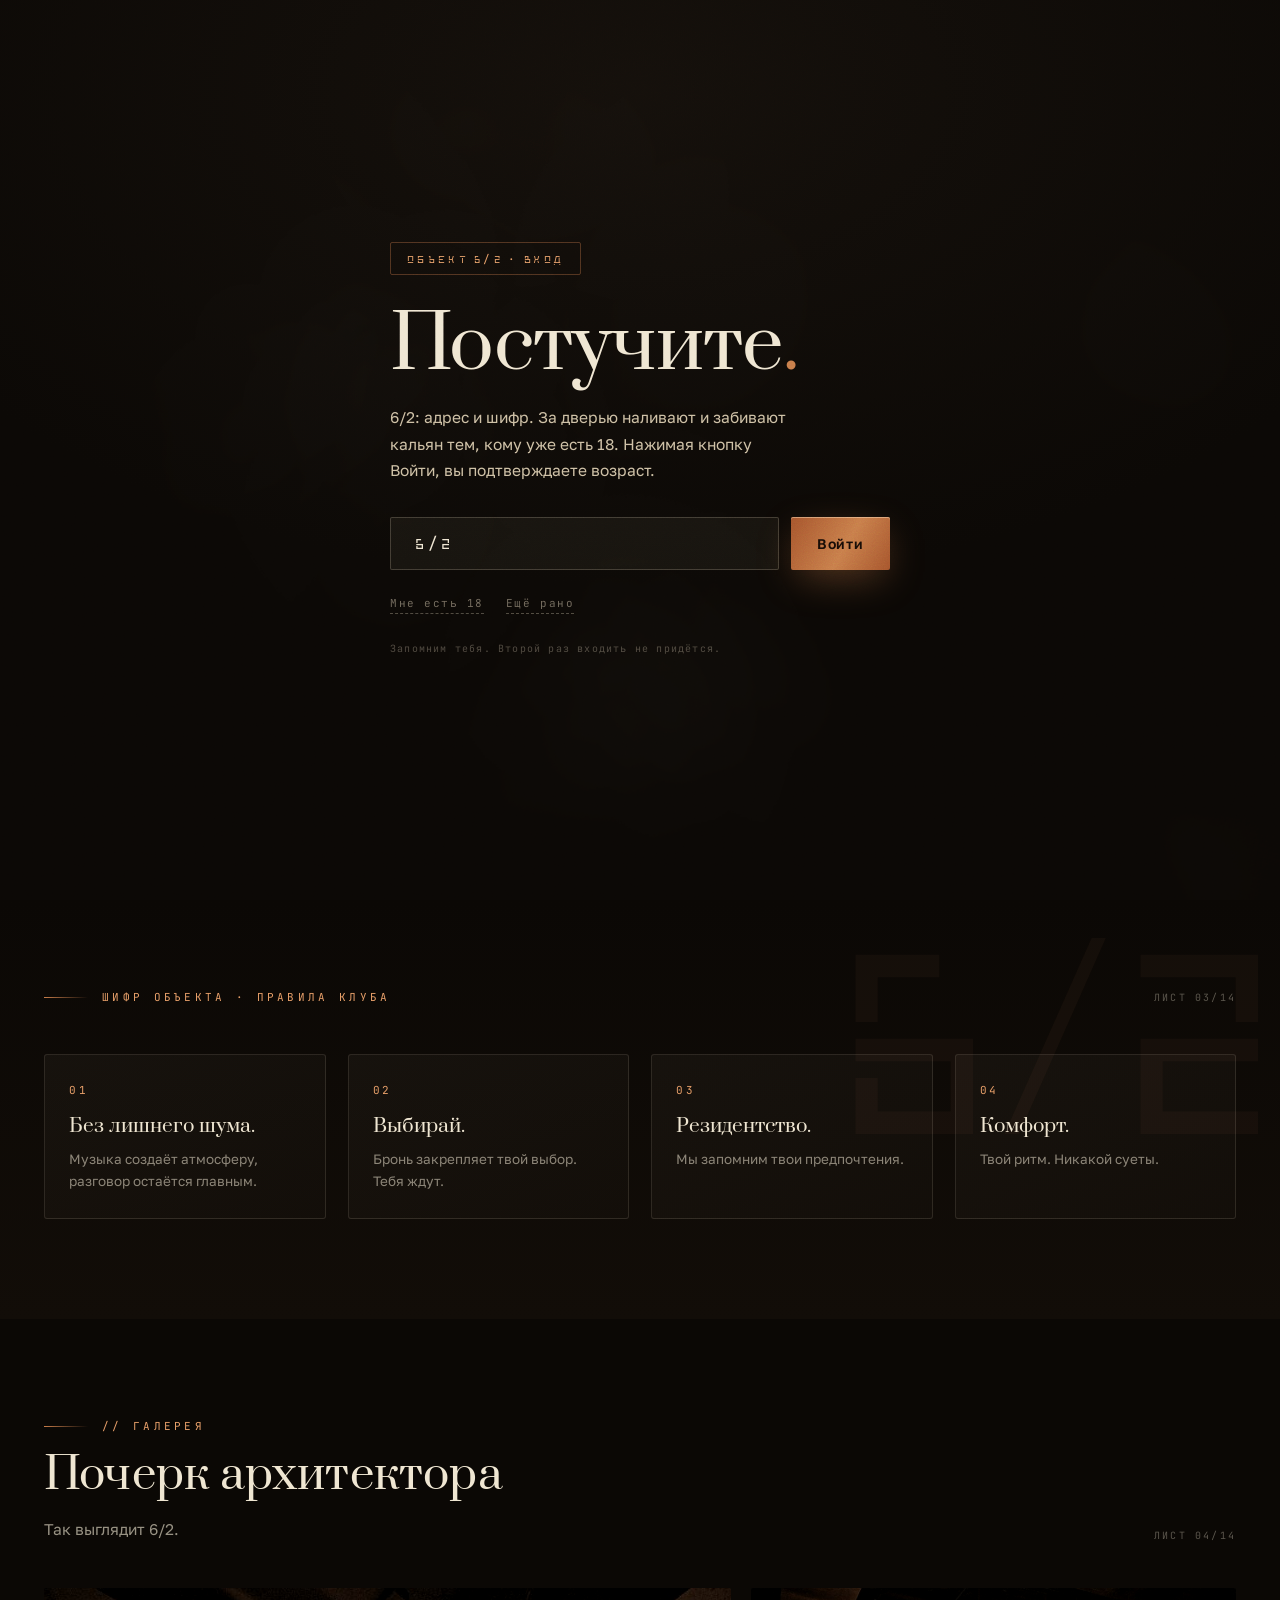
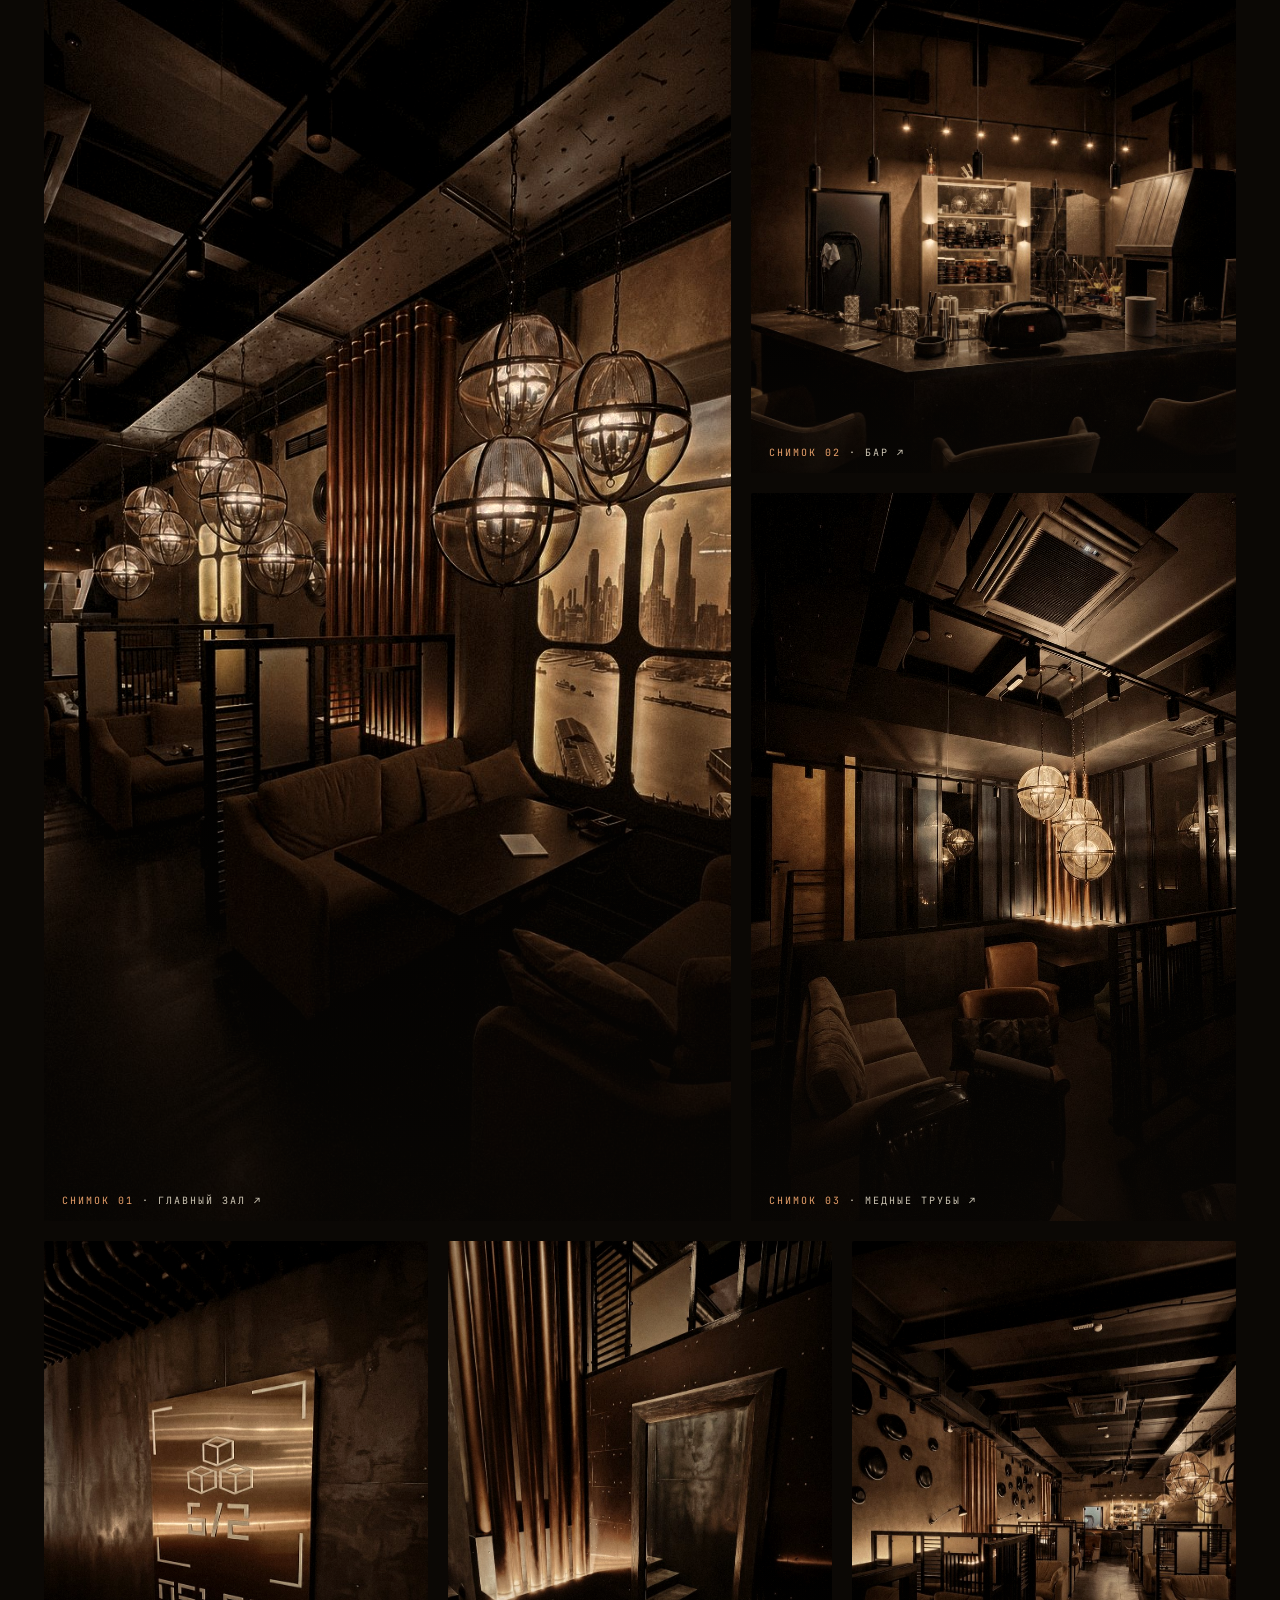
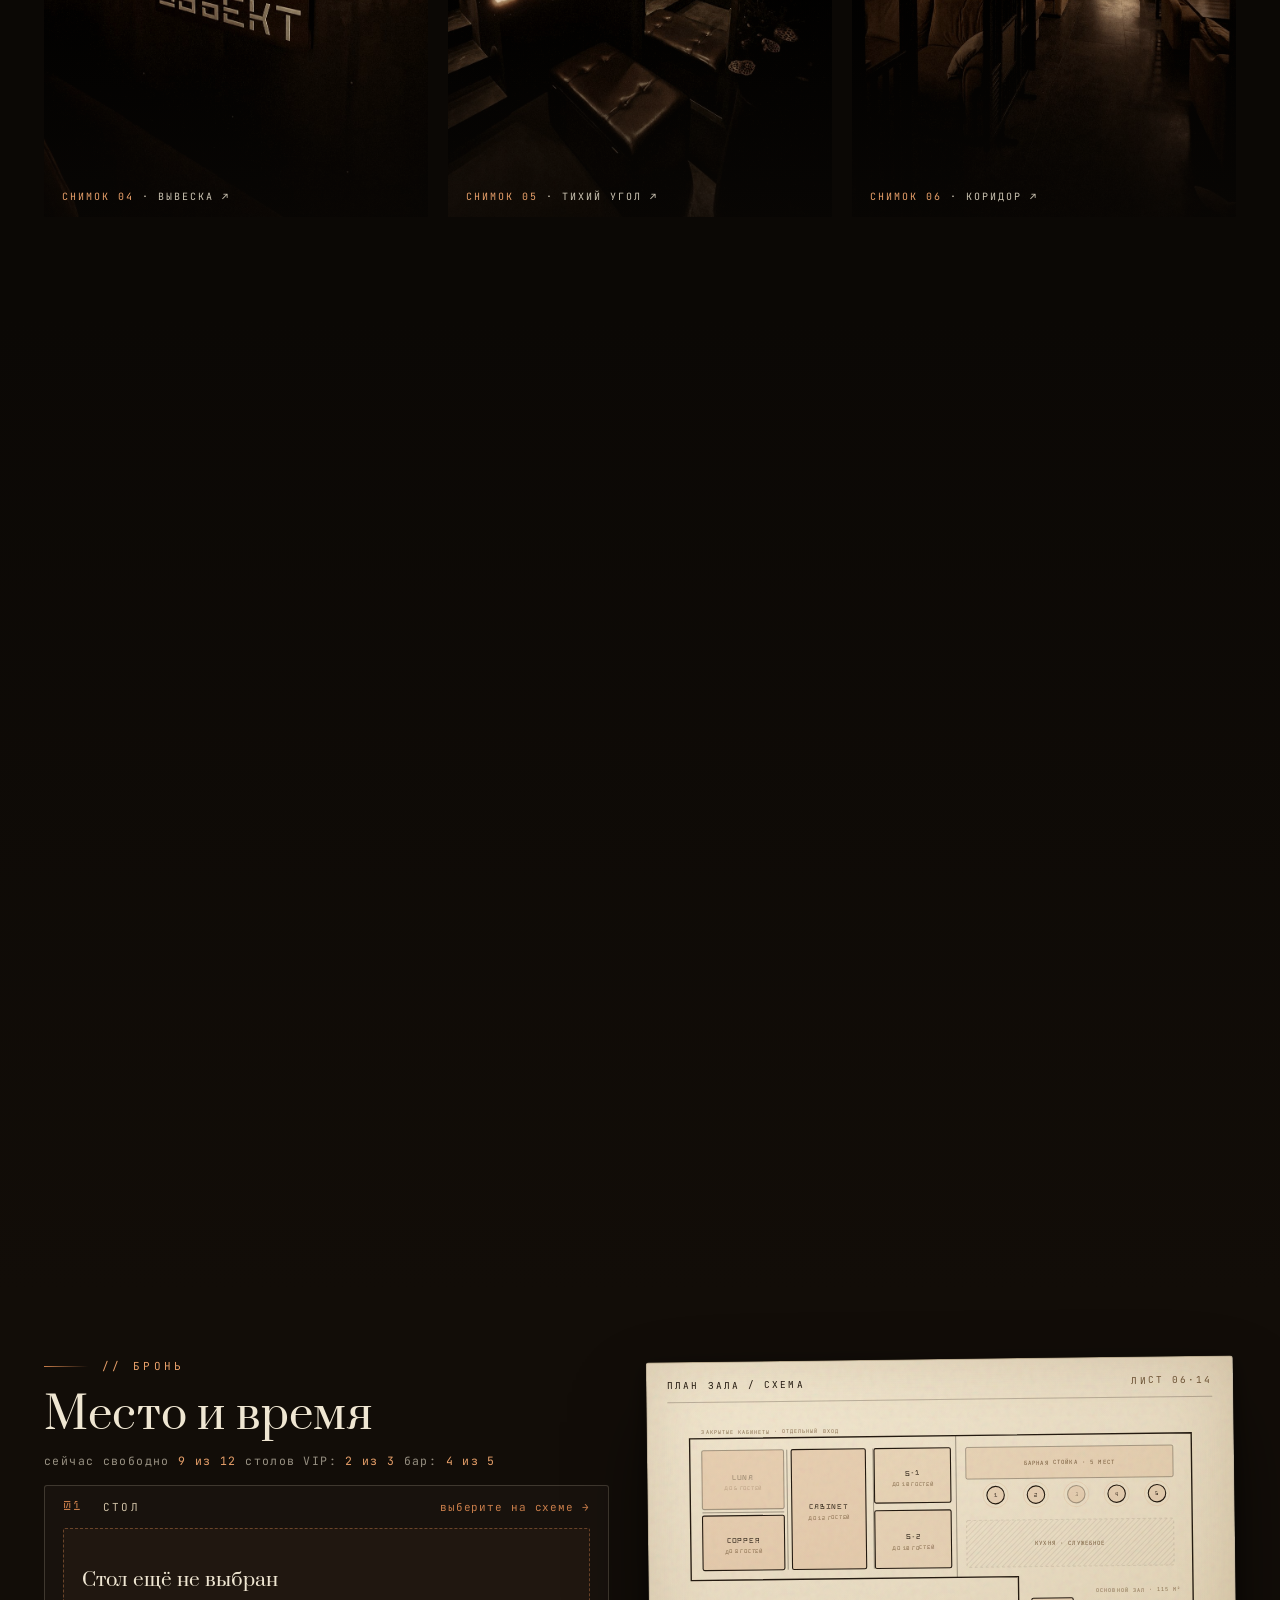
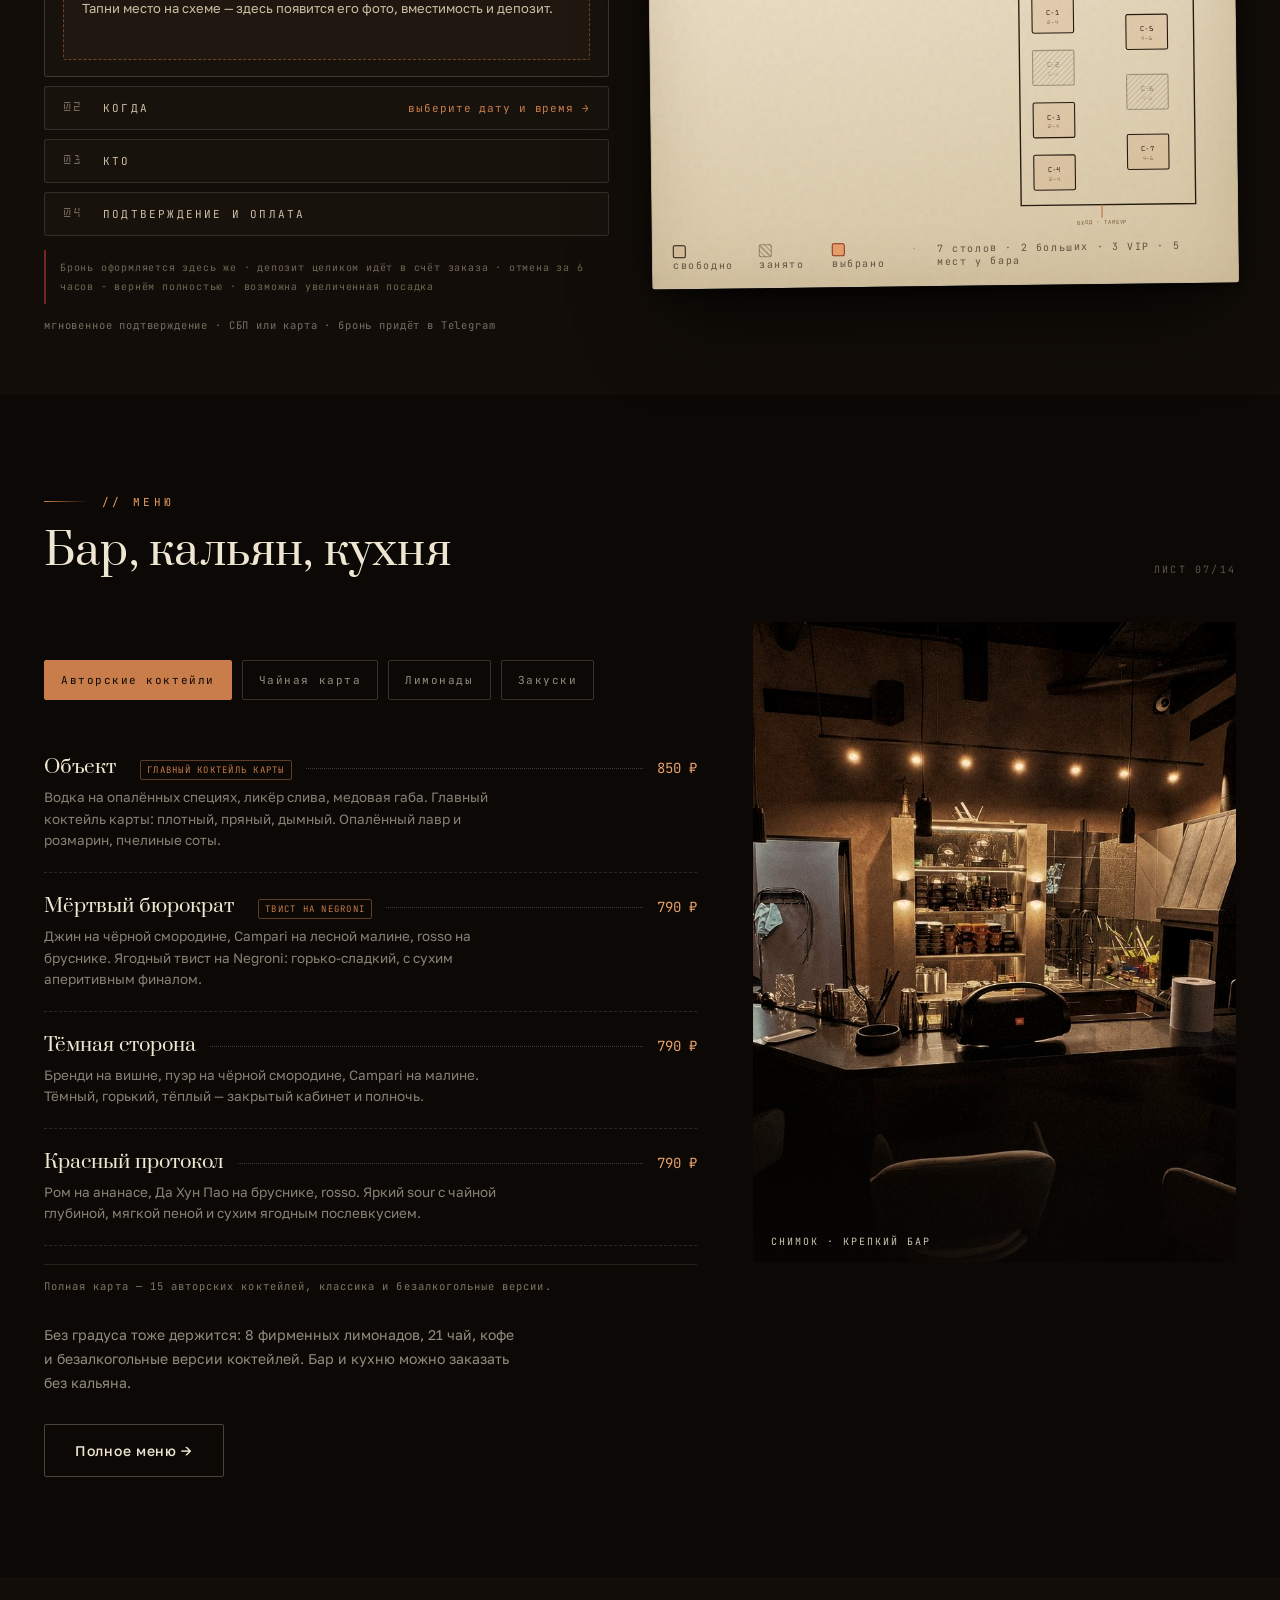
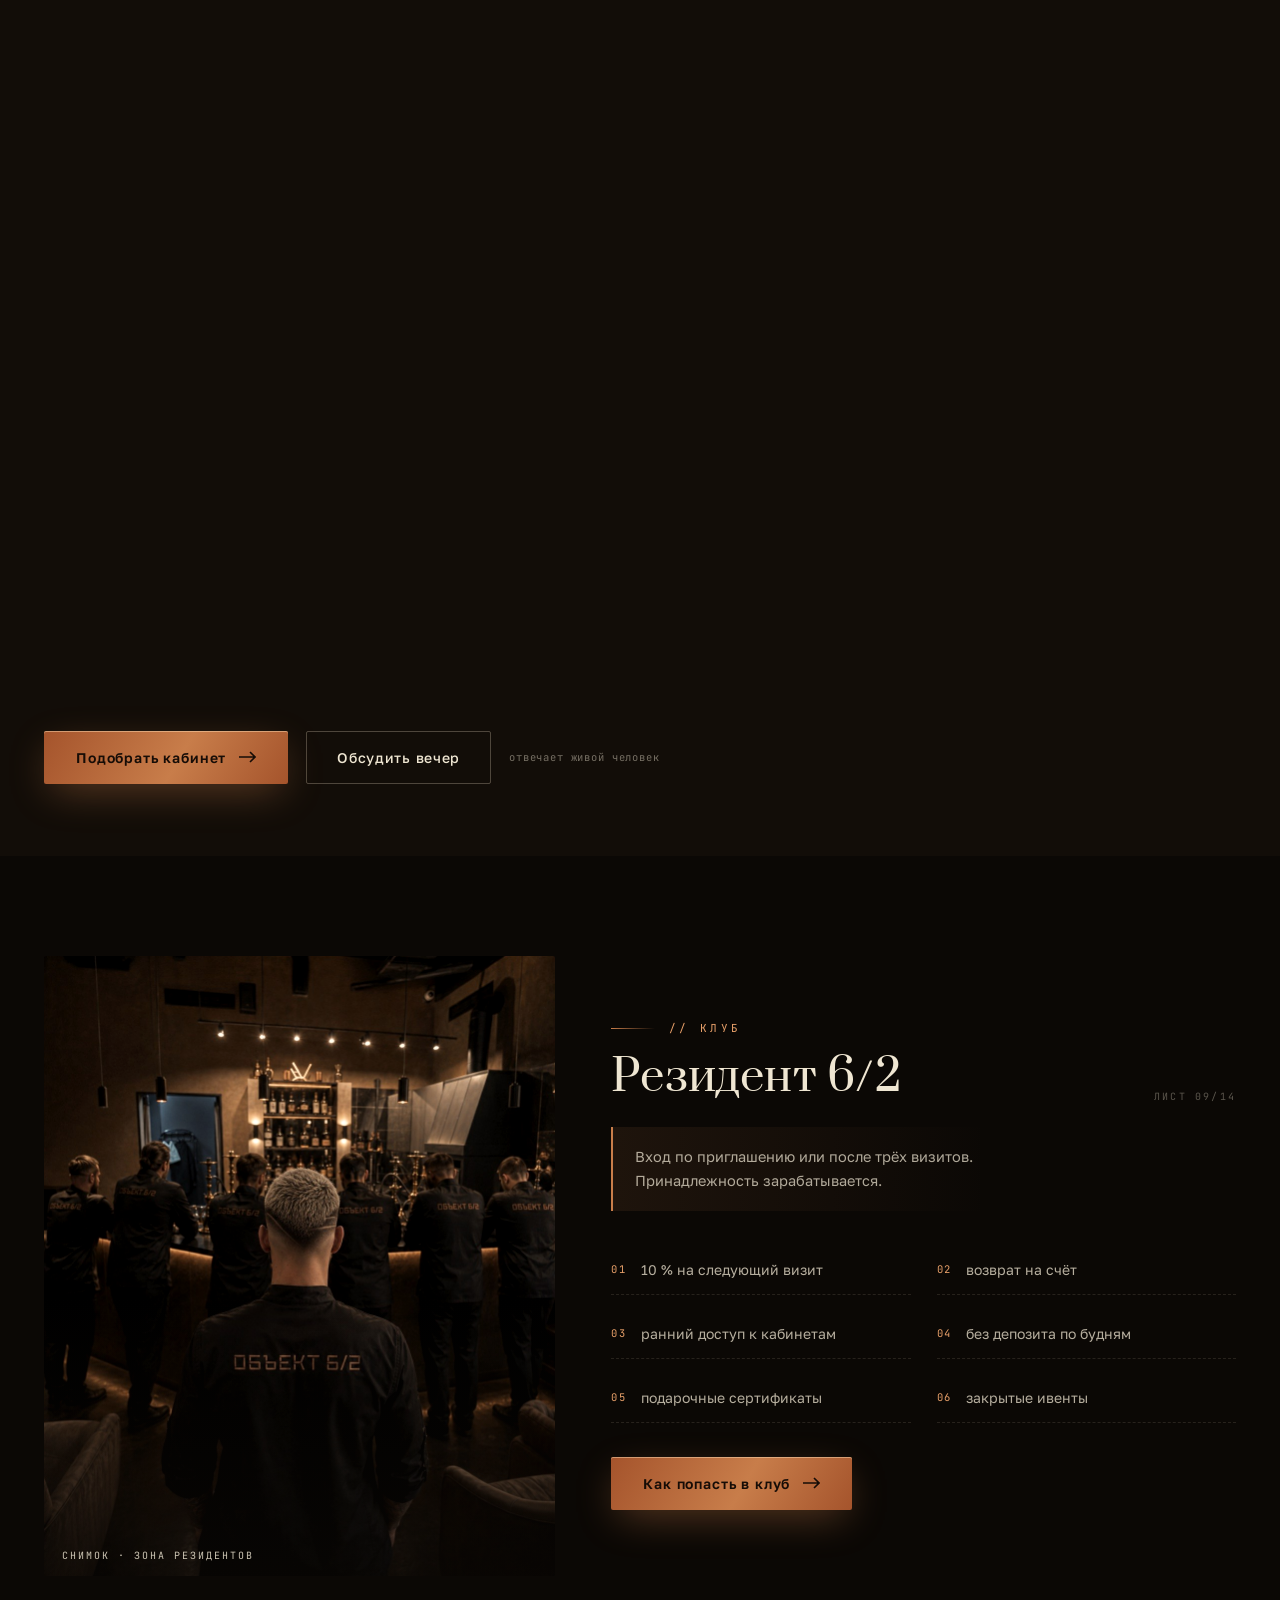
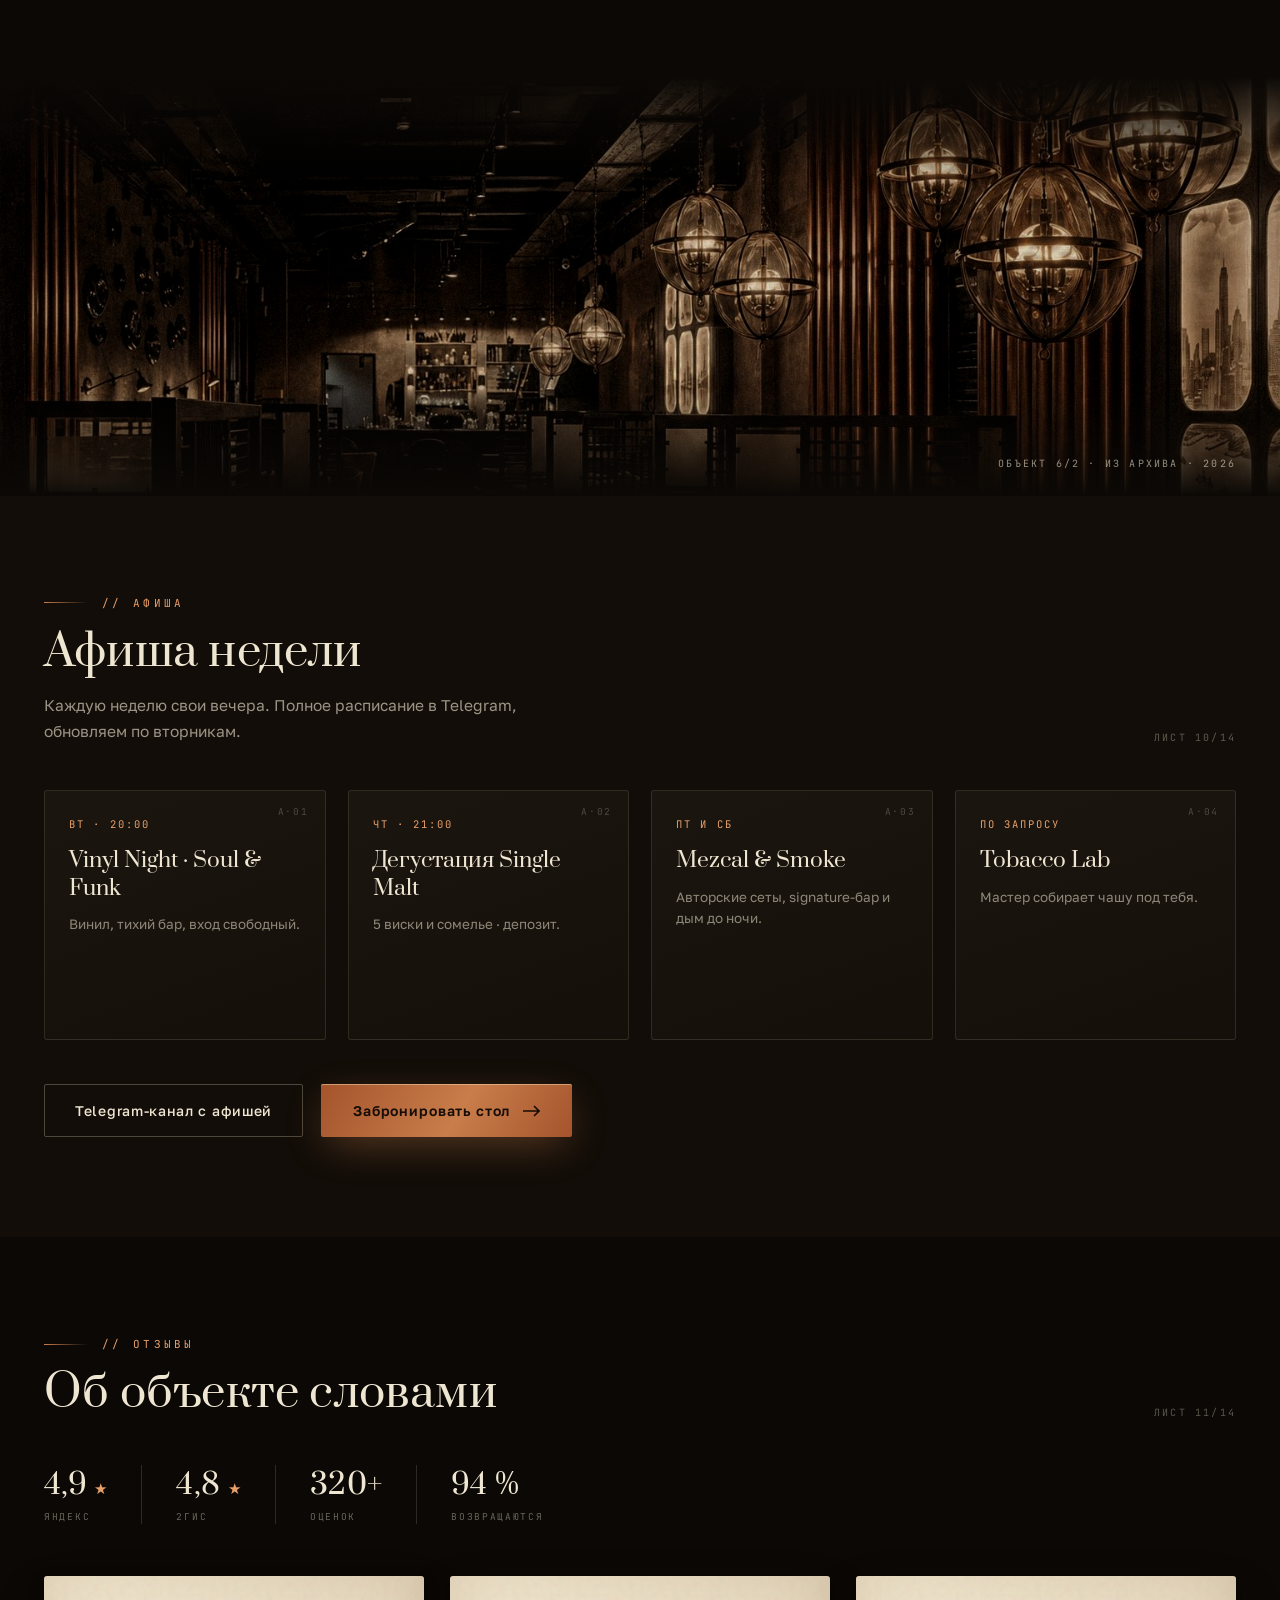
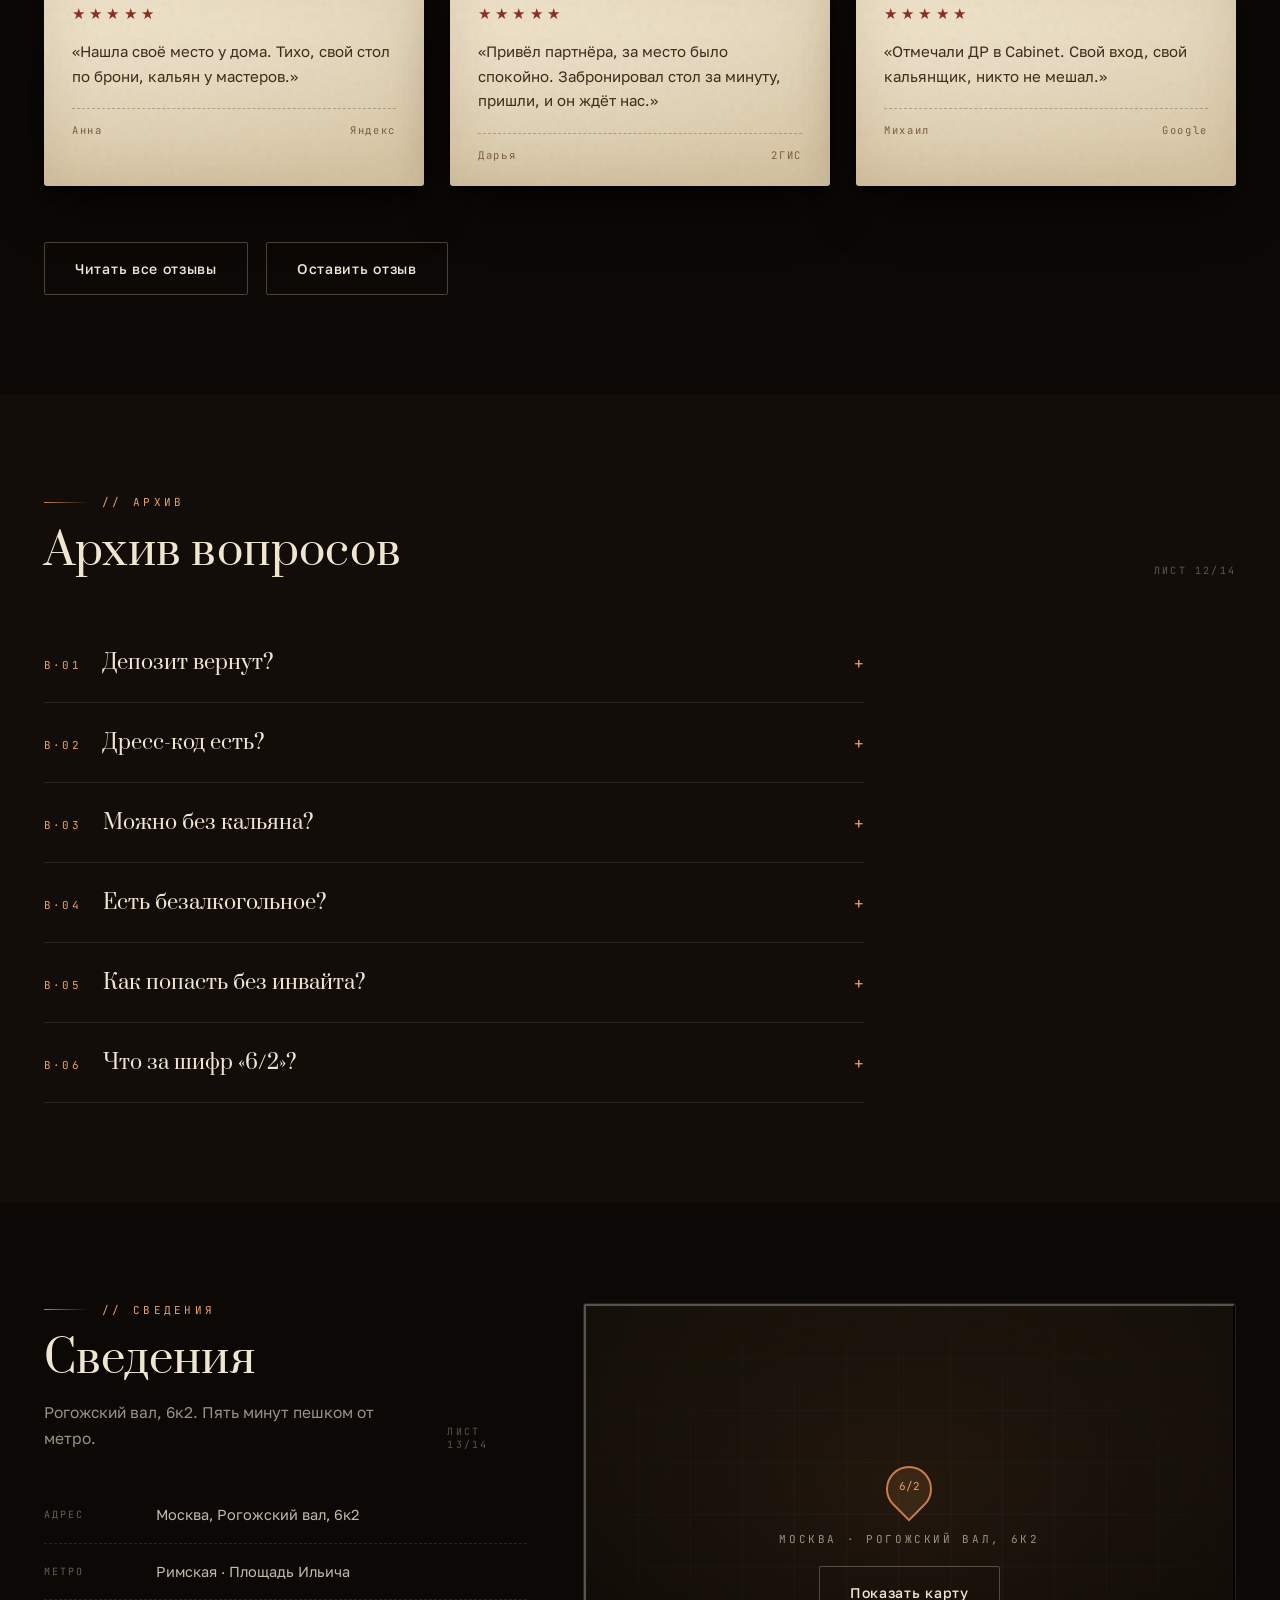
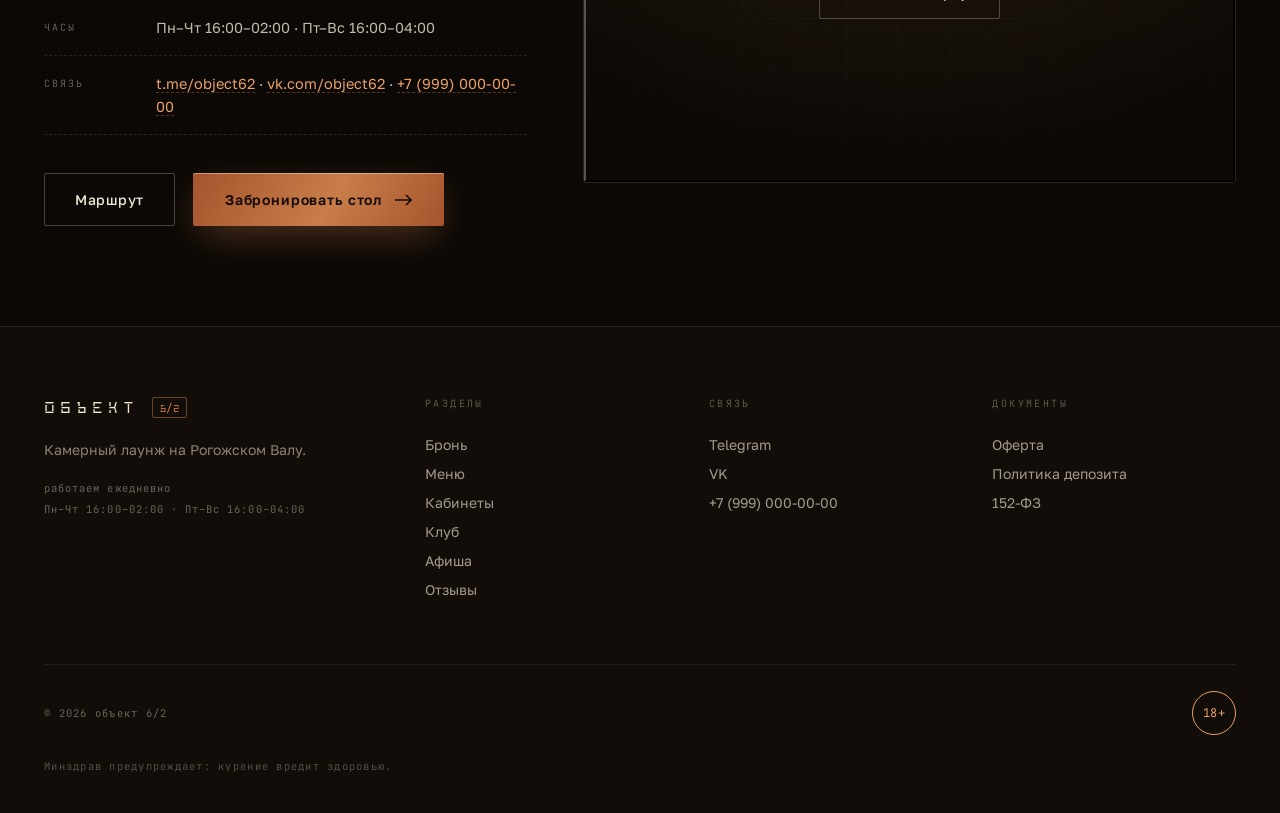
==== index.html @ 0df211db "Floor plan: bottom air, entrance between S-4/S-7, swap Cabinet and Luna" ====
<!DOCTYPE html>
<html lang="ru">
<head>
<meta charset="UTF-8">
<meta name="viewport" content="width=device-width, initial-scale=1.0">
<title>объект 6/2 · кальянный лаунж на Рогожском валу</title>
<link rel="icon" href="data:,">
<meta name="description" content="Приглушённый свет, авторский бар, дымный кальян. Москва, Рогожский вал, 6к2.">
<!-- Меню и схема зала — реальные данные (Черновик.xlsx + Планировочное решение 14.11.23). -->
<link rel="preconnect" href="https://fonts.googleapis.com">
<link rel="preconnect" href="https://fonts.gstatic.com" crossorigin>
<link href="https://fonts.googleapis.com/css2?family=Prata&family=Golos+Text:wght@400;500;600&family=JetBrains+Mono:wght@300;400;500&display=swap" rel="stylesheet">
<style>
  @font-face{
    font-family:'District';
    src:url('assets/District-Regular.ttf') format('truetype');
    font-display:swap;
  }
  :root{
    --ink:#0b0805;
    --ink-2:#120d08;
    --paper:#e9dcc3;
    --paper-dim:#cdbfa4;
    --bone:#efe6d2;
    --copper:#c87d4a;
    --copper-hot:#e8a06a;
    --wax:#8c2f23;
    --wax-bright:#b23a2a;
    --mono:'JetBrains Mono',monospace;
    --serif:'Prata',serif;
    --sans:'Golos Text',sans-serif;
  }
  *{margin:0;padding:0;box-sizing:border-box}
  html{scroll-behavior:smooth}
  html{scroll-padding-top:100px}  /* фикс-шапка не перекрывает якоря */
  html{overflow-x:hidden}
  body{
    background:var(--ink);
    color:var(--bone);
    font-family:var(--sans);
    overflow-x:hidden;
    max-width:100vw;
  }
  body.locked{overflow:hidden}
  img{display:block;max-width:100%;height:auto}
  a{color:inherit}
  section{scroll-margin-top:104px}

  /* ---------- плёнка: зерно ---------- */
  .grain{position:fixed;inset:0;z-index:80;pointer-events:none;opacity:.32;mix-blend-mode:overlay;
    background-image:url("data:image/svg+xml,%3Csvg xmlns='http://www.w3.org/2000/svg' width='240' height='240'%3E%3Cfilter id='n'%3E%3CfeTurbulence type='fractalNoise' baseFrequency='0.9' numOctaves='2'/%3E%3C/filter%3E%3Crect width='240' height='240' filter='url(%23n)' opacity='0.55'/%3E%3C/svg%3E");
    animation:grain 7s steps(10) infinite;
  }
  @keyframes grain{
    0%,100%{transform:translate(0,0)}10%{transform:translate(-3%,2%)}30%{transform:translate(2%,-4%)}
    50%{transform:translate(-4%,-2%)}70%{transform:translate(3%,3%)}90%{transform:translate(-2%,4%)}
  }
  /* пылинки в луче: канвас на весь экран, но сами пылинки живут внутри блоков */
  #dust{position:fixed;inset:0;width:100%;height:100%;z-index:11;pointer-events:none}

  /* ---------- общие атомы ---------- */
  .wrap{max-width:1280px;margin:0 auto;padding:0 44px}
  .kicker{
    display:flex;align-items:center;gap:14px;
    font-family:var(--mono);font-size:11px;letter-spacing:.3em;text-transform:uppercase;color:var(--copper-hot);
  }
  .kicker::before{content:'';width:44px;height:1px;background:linear-gradient(90deg,var(--copper),transparent);flex:none}
  .sheet-no{font-family:var(--mono);font-size:10px;letter-spacing:.22em;color:rgba(239,230,210,.35)}
  h2{
    font-family:var(--serif);font-weight:400;
    font-size:clamp(32px,3.4vw,50px);line-height:1.14;letter-spacing:.005em;
    color:var(--bone);text-wrap:balance;margin-top:18px;
  }
  .sec-sub{margin-top:16px;max-width:520px;font-size:15.5px;line-height:1.65;color:rgba(239,230,210,.62)}
  .sec-head{display:flex;align-items:flex-end;justify-content:space-between;gap:30px;margin-bottom:46px}

  .btn{
    position:relative;display:inline-flex;align-items:center;justify-content:center;gap:13px;
    background:linear-gradient(120deg,#a5542c,#c87d4a 55%,#a5542c);
    color:#160c06;text-decoration:none;border:none;cursor:pointer;
    font-family:var(--sans);font-weight:600;font-size:14px;letter-spacing:.06em;
    padding:18px 32px;border-radius:2px;
    box-shadow:0 12px 40px -8px rgba(200,125,74,.45), inset 0 1px 0 rgba(255,220,180,.5);
    transition:transform .35s cubic-bezier(.2,.9,.3,1.4), box-shadow .35s;
  }
  .btn:hover{transform:translateY(-3px);box-shadow:0 20px 52px -8px rgba(200,125,74,.6), inset 0 1px 0 rgba(255,220,180,.5)}
  .btn svg{transition:transform .35s}
  .btn:hover svg{transform:translateX(5px)}
  .btn-ghost{
    display:inline-flex;align-items:center;justify-content:center;gap:12px;
    background:transparent;color:var(--bone);text-decoration:none;cursor:pointer;
    font-family:var(--sans);font-weight:500;font-size:14px;letter-spacing:.05em;
    padding:17px 30px;border:1px solid rgba(233,220,195,.28);border-radius:2px;
    transition:border-color .3s, background .3s, transform .3s;
  }
  .btn-ghost:hover{border-color:var(--copper);background:rgba(200,125,74,.08);transform:translateY(-2px)}
  .mono-note{font-family:var(--mono);font-size:10.5px;line-height:1.8;letter-spacing:.08em;color:rgba(239,230,210,.45)}
  .mono-note em{font-style:normal;color:var(--copper-hot)}

  /* появление блоков */
  .js .io{opacity:0;transform:translateY(28px);transition:opacity .85s ease, transform .85s ease}
  .js .io.in{opacity:1;transform:none}

  /* ---------- гейт «Постучите» ---------- */
  #gate{
    position:fixed;inset:0;z-index:70;
    display:flex;align-items:center;justify-content:center;
    background:
      radial-gradient(120% 100% at 50% 0%, rgba(30,20,10,.55), transparent 60%),
      var(--ink);
    padding:24px;
    transition:opacity .8s ease, visibility .8s;
  }
  #gate.out{opacity:0;visibility:hidden}
  .g-h1{font-family:var(--serif);font-weight:400;font-size:44px;color:#241a10;margin-bottom:14px}
  .g-text{font-size:14.5px;line-height:1.65;color:#3d2d1c;max-width:360px}
  .g-form{display:flex;gap:10px;margin-top:24px}
  .g-form input{
    flex:1;min-width:0;background:rgba(255,252,244,.65);
    border:1px solid rgba(36,26,16,.35);border-radius:2px;
    font-family:var(--mono);font-size:16px;letter-spacing:.2em;color:#241a10;
    padding:14px 16px;outline:none;
  }
  .g-form input:focus{border-color:var(--wax)}
  .g-form .btn{padding:14px 26px}
  .g-alt{display:flex;gap:18px;margin-top:18px}
  .g-alt button{
    background:none;border:none;cursor:pointer;
    font-family:var(--mono);font-size:11px;letter-spacing:.14em;color:#6d5335;
    border-bottom:1px dashed rgba(109,83,53,.6);padding-bottom:2px;
  }
  .g-alt button:hover{color:var(--wax)}
  .g-note{margin-top:22px;font-family:var(--mono);font-size:10px;letter-spacing:.1em;line-height:1.8;color:#8a6d49}
  .g-deny{margin-top:14px;font-family:var(--mono);font-size:11px;letter-spacing:.08em;color:var(--copper-hot)}

  /* ---------- навигация ---------- */
  header.nav{
    position:fixed;top:0;left:0;right:0;z-index:50;
    display:flex;align-items:center;justify-content:space-between;gap:20px;
    padding:20px 44px;
    transition:background .4s, padding .4s, border-color .4s;
    border-bottom:1px solid transparent;
  }
  header.nav.scrolled{
    background:rgba(11,8,5,.9);backdrop-filter:blur(12px);-webkit-backdrop-filter:blur(12px);
    padding:14px 44px;border-bottom-color:rgba(233,220,195,.1);
  }
  .logo{display:flex;align-items:baseline;gap:13px;text-decoration:none;color:var(--bone)}
  .logo b{font-family:'District',var(--serif);font-weight:400;font-size:17px;letter-spacing:.30em;transform:translateY(1px)}
  .logo span{font-family:'District','JetBrains Mono',monospace;font-size:11px;color:var(--copper);border:1px solid rgba(200,125,74,.5);border-radius:2px;padding:3px 7px 2px}
  .nav-links{display:flex;gap:28px}
  .nav-links a{
    font-family:var(--mono);font-size:11px;letter-spacing:.16em;text-transform:uppercase;
    color:rgba(239,230,210,.6);text-decoration:none;transition:color .3s;
  }
  .nav-links a:hover{color:var(--copper-hot)}
  .nav-cta{padding:12px 22px;font-size:12.5px;flex:none}
  @media (max-width:1280px){
    .nav-links{gap:20px}
    .nav-links a{font-size:10.5px;letter-spacing:.12em}
  }

  /* ---------- герой ---------- */
  .hero{position:relative;min-height:100vh;display:flex;flex-direction:column;justify-content:center;overflow:hidden}
  .hero-bg{position:absolute;inset:0;z-index:0}
  .hero-bg img, .hero-bg video{
    width:100%;height:100%;object-fit:cover;object-position:center 30%;
    filter:brightness(.5) saturate(1.05) contrast(1.05);
    transform:scale(1.06);
  }
  /* видео-фон поверх img-фолбэка */
  .hero-bg video{position:absolute;inset:0;opacity:0;transition:opacity .8s ease}
  .hero-bg video.is-ready{opacity:1}
  @media (prefers-reduced-motion: reduce){ .hero-bg video{display:none} }
  .hero-bg::after{
    content:'';position:absolute;inset:0;
    background:
      radial-gradient(170% 120% at 28% 42%, transparent 0%, rgba(11,8,5,.55) 55%, rgba(11,8,5,.94) 100%),
      linear-gradient(180deg, rgba(11,8,5,.72) 0%, rgba(11,8,5,.2) 30%, rgba(11,8,5,.3) 62%, rgba(11,8,5,.96) 100%);
  }
  .hero-grid{
    position:relative;z-index:10;
    display:grid;grid-template-columns:minmax(0,1fr);
    align-items:center;gap:30px;
    max-width:1280px;margin:0 auto;width:100%;
    padding:150px 44px 40px;
  }
  .hero-left{max-width:680px}
  .case-line{
    display:flex;align-items:center;flex-wrap:wrap;gap:12px;
    font-family:var(--mono);font-size:11px;letter-spacing:.24em;color:var(--copper-hot);
    margin-bottom:28px;
  }
  .case-line::before{content:'';width:44px;height:1px;background:linear-gradient(90deg,var(--copper),transparent)}
  .case-line .tag{border:1px solid rgba(200,125,74,.35);padding:6px 10px 5px;white-space:nowrap}
  .case-line .blink{animation:blink 2.4s infinite}
  @keyframes blink{0%,100%{opacity:1}50%{opacity:.25}}

  h1{
    font-family:var(--serif);font-weight:400;
    font-size:clamp(46px,5vw,74px);line-height:1.12;letter-spacing:.005em;
    color:var(--bone);text-wrap:balance;
  }
  h1 .cop{color:var(--copper-hot)}
  h1 .line{display:block}
  /* Важно: у строки есть нижний запас, а сам span двигается только внутри неё.
     Так хвост «у» не режется и на старте анимации, и после неё. */
  h1 .line>span{display:block;padding-bottom:.12em;margin-bottom:-.12em}
  body.anim h1 .line>span{display:block;transform:translateY(112%);will-change:transform}

  .hero-sub{
    margin-top:28px;max-width:410px;
    font-size:15.5px;line-height:1.68;color:rgba(239,230,210,.68);
  }
  .cta-row{display:flex;align-items:center;flex-wrap:wrap;gap:18px;margin-top:40px}
  .offer-line{
    display:flex;align-items:center;gap:10px;margin-top:22px;
    font-family:var(--mono);font-size:11px;letter-spacing:.1em;color:rgba(239,230,210,.55);
  }
  .offer-line::before{content:'';width:7px;height:7px;border-radius:50%;background:var(--copper-hot);box-shadow:0 0 12px rgba(232,160,106,.8);flex:none}

  /* досье справа */
  .d-head{
    display:flex;justify-content:space-between;align-items:baseline;
    font-family:var(--mono);font-size:9.5px;letter-spacing:.22em;color:#6d5335;
    border-bottom:1px solid rgba(36,26,16,.25);padding-bottom:10px;margin-bottom:14px;
  }
  .d-head b{color:#241a10;font-weight:400}
  @keyframes leak{0%{left:-90px}18%{left:115%}100%{left:115%}}

  /* факты героя */
  .facts{
    position:relative;z-index:10;
    display:flex;flex-wrap:wrap;
    max-width:1280px;margin:0 auto;width:100%;
    padding:10px 44px 46px;
  }
  .fact{padding:0 34px;border-left:1px solid rgba(233,220,195,.16)}
  .fact:first-child{padding-left:0;border-left:none}
  .fact b{font-family:var(--serif);font-weight:400;font-size:29px;color:var(--bone);display:block;letter-spacing:.01em}
  .fact b i{font-style:normal;font-size:15px;color:var(--copper-hot)}
  .fact > span{font-family:var(--mono);font-size:9.5px;letter-spacing:.18em;color:rgba(239,230,210,.42);text-transform:uppercase}

  /* ---------- манифест: правила клуба ---------- */
  .manifest{position:relative;overflow:hidden;padding:90px 0 100px;background:linear-gradient(180deg,var(--ink) 0%,var(--ink-2) 100%)}
  .manifest .water{
    position:absolute;right:0;top:10px;
    font-family:'District',var(--serif);font-size:280px;line-height:1;color:rgba(200,125,74,.05);
    pointer-events:none;user-select:none;
  }
  .rules{display:grid;grid-template-columns:repeat(4,1fr);gap:22px;margin-top:50px}
  .rule{
    position:relative;padding:28px 24px 26px;
    border:1px solid rgba(233,220,195,.12);border-radius:3px;
    background:linear-gradient(160deg, rgba(233,220,195,.045), rgba(233,220,195,.015));
    transition:border-color .35s, transform .35s;
  }
  .rule:hover{border-color:rgba(200,125,74,.4);transform:translateY(-4px)}
  .rule i{
    font-style:normal;font-family:var(--mono);font-size:11px;letter-spacing:.24em;color:var(--copper-hot);
    display:block;margin-bottom:16px;
  }
  .rule b{font-family:var(--serif);font-weight:400;font-size:19px;color:var(--bone);display:block;margin-bottom:10px}
  .rule p{font-size:13.5px;line-height:1.6;color:rgba(239,230,210,.55)}

  /* ---------- галерея ---------- */
  .gallery{padding:100px 0}
  .g-grid{display:grid;grid-template-columns:repeat(12,1fr);gap:20px}
  .g-item{position:relative;cursor:zoom-in;overflow:hidden;border-radius:2px}
  .g-item img{
    width:100%;height:100%;object-fit:cover;
    filter:sepia(.1) contrast(1.03);
    transition:transform 1.2s cubic-bezier(.2,.8,.2,1), filter .6s;
  }
  .g-item:hover img{transform:scale(1.045);filter:sepia(0) contrast(1.05)}
  .g-item::after{
    content:'';position:absolute;inset:0;pointer-events:none;
    background:linear-gradient(180deg,transparent 55%,rgba(11,8,5,.72));
  }
  .g-item .cap{
    position:absolute;left:18px;bottom:14px;z-index:2;
    font-family:var(--mono);font-size:10px;letter-spacing:.2em;color:rgba(239,230,210,.85);
  }
  .g-item .cap b{color:var(--copper-hot);font-weight:400}
  .g-1{grid-column:span 7;grid-row:span 2;min-height:640px}
  .g-2{grid-column:span 5;min-height:310px}
  .g-3{grid-column:span 5;min-height:310px}
  .g-4,.g-5,.g-6{grid-column:span 4;min-height:340px}

  /* лайтбокс */
  #lightbox{
    position:fixed;inset:0;z-index:90;display:none;align-items:center;justify-content:center;
    background:rgba(11,8,5,.94);padding:40px;
  }
  #lightbox.open{display:flex}
  #lightbox img{max-width:min(1100px,90vw);max-height:82vh;object-fit:contain;box-shadow:0 40px 120px rgba(0,0,0,.8)}
  #lightbox .lb-cap{
    position:absolute;bottom:34px;left:50%;transform:translateX(-50%);
    font-family:var(--mono);font-size:11px;letter-spacing:.22em;color:rgba(239,230,210,.7);white-space:nowrap;
  }
  #lightbox .lb-x{
    position:absolute;top:26px;right:34px;background:none;border:none;cursor:pointer;
    font-family:var(--mono);font-size:13px;letter-spacing:.2em;color:rgba(239,230,210,.7);
  }
  #lightbox .lb-x:hover{color:var(--copper-hot)}
  .lb-nav{
    position:absolute;top:50%;transform:translateY(-50%);
    background:none;border:1px solid rgba(233,220,195,.25);border-radius:2px;cursor:pointer;
    color:var(--bone);font-family:var(--mono);font-size:16px;padding:14px 18px;
    transition:border-color .3s;
  }
  .lb-nav:hover{border-color:var(--copper)}
  .lb-prev{left:30px}.lb-next{right:30px}

  /* ---------- бронь ---------- */
  .booking{padding:66px 0 60px;background:var(--ink-2)}
  /* на планшете внутренние прокрутки (scrollIntoView) не должны уводить карточку под шапку */
  @media (max-width:1100px){ .booking{scroll-margin-top:96px} }
  .b-grid{display:grid;grid-template-columns:minmax(0,1fr) minmax(0,1.04fr);gap:40px;align-items:start}
  .b-grid>*{min-width:0}
  .b-count{
    display:inline-flex;flex-wrap:wrap;gap:8px;margin-top:20px;
    font-family:var(--mono);font-size:11.5px;letter-spacing:.12em;color:rgba(239,230,210,.6);
  }
  .b-count b{color:var(--copper-hot);font-weight:400}
  @media (max-width:640px){
    .b-count{flex-direction:column;gap:4px}   /* мобила: счётчики столбиком, без висячих хвостов */
  }
  .trust{
    margin-top:34px;padding:20px 22px;border-left:2px solid var(--wax);
    background:linear-gradient(90deg, rgba(140,47,35,.12), transparent 80%);
    font-size:14px;line-height:1.65;color:rgba(239,230,210,.7);max-width:440px;
  }
  .b-cta-row{margin-top:12px;display:flex;flex-direction:column;gap:16px;align-items:flex-start}
  .b-legend{display:flex;gap:18px;margin-top:14px;font-family:var(--mono);font-size:10px;letter-spacing:.16em;color:rgba(61,45,28,.75)}
  .b-legend .sw{display:inline-block;width:13px;height:13px;border-radius:2px;vertical-align:-2px;margin-right:7px}
  .sw-free{border:1.6px solid #241a10;background:rgba(200,125,74,.12)}
  .sw-busy{border:1.6px solid rgba(36,26,16,.35);background:repeating-linear-gradient(45deg,transparent 0 3px,rgba(36,26,16,.35) 3px 4px)}
  .sw-sel{background:var(--copper-hot);border:1.6px solid var(--wax)}
  /* карта-план как лист досье */
  .plan-card{
    position:relative;
    background:radial-gradient(140% 100% at 20% 0%, #f2e7cf 0%, #e9dcc3 45%, #d9c9a8 100%);
    max-width:100%;box-sizing:border-box;overflow:hidden;
    color:#241a10;border:1px solid rgba(36,26,16,.2);border-radius:3px;
    padding:16px 20px 16px;
    transform:rotate(-.7deg);
    box-shadow:0 40px 90px -20px rgba(0,0,0,.8), 0 6px 18px rgba(0,0,0,.45), inset 0 0 60px rgba(120,90,50,.18);
  }
  .plan-card::before{
    content:'';position:absolute;inset:0;border-radius:3px;pointer-events:none;opacity:.5;mix-blend-mode:multiply;
    background-image:url("data:image/svg+xml,%3Csvg xmlns='http://www.w3.org/2000/svg' width='160' height='160'%3E%3Cfilter id='p'%3E%3CfeTurbulence type='fractalNoise' baseFrequency='0.16' numOctaves='3'/%3E%3C/filter%3E%3Crect width='160' height='160' filter='url(%23p)' opacity='0.16'/%3E%3C/svg%3E");
  }
  .plan-card .d-head{position:relative;z-index:2}
  .plan-scroll{position:relative;z-index:2}
  .plan-card svg.plan{width:100%;height:auto;max-height:clamp(320px,52vh,520px);display:block;position:relative;z-index:2}
  .plan .spot .shape{fill:rgba(200,125,74,.12);stroke:#241a10;stroke-width:2;cursor:pointer;transition:fill .25s, stroke .25s}
  .plan .spot .ring{fill:none;stroke:#241a10;stroke-dasharray:3 6;opacity:.3;pointer-events:none}
  .plan .spot text{font-family:'District','JetBrains Mono',monospace;font-size:14px;fill:#241a10;letter-spacing:.1em;pointer-events:none}
  .plan .spot .cap{font-size:10px;fill:#7a5f3f;letter-spacing:.14em}
  .plan .spot:hover .shape{fill:rgba(200,125,74,.35)}
  .plan .spot:focus{outline:none}
  .plan .spot:focus .shape{stroke:var(--wax);stroke-width:2.5}
  .plan .spot.busy .shape{fill:url(#hatch);stroke:rgba(36,26,16,.35);cursor:not-allowed}
  .plan .spot.busy text{opacity:.42}
  .plan .spot.busy:hover .shape{fill:url(#hatch)}
  .plan .wall{fill:none;stroke:#241a10;stroke-width:2.5}
  .plan .zone{fill:rgba(36,26,16,.04);stroke:rgba(36,26,16,.4);stroke-width:1.2;stroke-dasharray:5 5}
  .plan .lbl{font-family:'JetBrains Mono',monospace;font-size:10.5px;fill:#7a5f3f;letter-spacing:.2em}
  .plan .wall-thin{stroke:rgba(36,26,16,.5);stroke-width:1.4;fill:none}
  .plan .zone-cap{font-size:9.5px;opacity:.85}
  .plan .bar-zone{fill:rgba(200,125,74,.14);stroke:rgba(36,26,16,.5);stroke-dasharray:none}
  .plan .kitchen{fill:url(#hatch);opacity:.5;stroke:rgba(36,26,16,.3)}
  .plan .spot.cab .shape{fill:rgba(200,125,74,.2)}
  .plan .spot.big .shape{fill:rgba(200,125,74,.14)}
  .plan .spot.seat .shape{fill:rgba(200,125,74,.16)}
  .plan .spot.seat text{font-size:11px}
  .plan .spot.seat .ring{stroke:rgba(200,125,74,.55);stroke-dasharray:none;opacity:.45}
  /* selected идёт после вариантов cab/big/seat, чтобы тип места не перебивал active-state */
  .plan .spot.sel .shape{fill:var(--copper-hot);stroke:var(--wax);stroke-width:3}
  .plan .spot.sel text{fill:#241a10}
  .plan .spot.sel .cap{fill:#4b2c1b}
  .plan .plan-anno text{font-family:'JetBrains Mono',monospace;font-size:10px;fill:#7a5f3f;letter-spacing:.16em}
  .b-legend-sep{opacity:.4}
  @media (max-width:720px){ .b-legend{flex-wrap:wrap;gap:12px} }

  /* ---------- меню ---------- */
  .menu-sec{padding:100px 0}
  .m-grid{display:grid;grid-template-columns:minmax(0,1.15fr) minmax(0,.85fr);gap:56px;align-items:start}
  .tabs{display:flex;flex-wrap:wrap;gap:10px;margin-top:38px}
  .tab{
    background:none;border:1px solid rgba(233,220,195,.2);border-radius:2px;cursor:pointer;
    font-family:var(--mono);font-size:11px;letter-spacing:.14em;color:rgba(239,230,210,.6);
    padding:12px 16px;transition:all .3s;
  }
  .tab:hover{border-color:rgba(200,125,74,.5);color:var(--bone)}
  .tab.on{background:var(--copper);border-color:var(--copper);color:var(--ink)}
  .panel{display:none;margin-top:34px}
  .panel.on{display:block}
  .dish{padding:20px 0;border-bottom:1px dashed rgba(233,220,195,.15)}
  .dish-top{display:flex;align-items:baseline;gap:14px}
  .dish-top b{font-family:var(--serif);font-weight:400;font-size:19px;color:var(--bone);white-space:nowrap}
  .dish-top .dots{flex:1;border-bottom:1px dotted rgba(233,220,195,.25);transform:translateY(-4px)}
  .dish-top .price{font-family:var(--mono);font-size:14px;color:var(--copper-hot);white-space:nowrap}
  .dish p{margin-top:7px;font-size:13.5px;line-height:1.6;color:rgba(239,230,210,.55);max-width:480px}
  .dish-badge{font-family:var(--mono);font-size:9px;letter-spacing:.14em;text-transform:uppercase;
    color:var(--copper);border:1px solid rgba(200,125,74,.45);border-radius:2px;padding:3px 6px;margin-left:10px;white-space:nowrap}
  .panel-note{font-family:var(--mono);font-size:10.5px;letter-spacing:.1em;color:rgba(205,191,164,.6);
    margin-top:18px;padding-top:14px;border-top:1px solid rgba(205,191,164,.14)}
  .m-append{margin-top:30px;font-size:14px;line-height:1.7;color:rgba(239,230,210,.6);max-width:470px}
  .m-photo{position:relative}
  .m-photo img{width:100%;height:640px;object-fit:cover;border-radius:2px;filter:sepia(.1) contrast(1.03)}
  .m-photo::after{content:'';position:absolute;inset:0;border-radius:2px;background:linear-gradient(180deg,transparent 60%,rgba(11,8,5,.6));pointer-events:none}
  .m-photo .cap{
    position:absolute;left:18px;bottom:14px;z-index:2;
    font-family:var(--mono);font-size:10px;letter-spacing:.2em;color:rgba(239,230,210,.85);
  }

  /* ---------- кабинеты ---------- */
  .cabinets{padding:72px 0;background:var(--ink-2)}
  .c-grid{display:grid;grid-template-columns:repeat(3,1fr);gap:24px}
  .c-card{
    position:relative;border:1px solid rgba(233,220,195,.1);border-radius:3px;overflow:hidden;
    background:linear-gradient(180deg, rgba(233,220,195,.03), transparent);
    transition:border-color .35s, transform .35s;
    display:flex;flex-direction:column;
  }
  .c-card:hover{border-color:rgba(200,125,74,.45);transform:translateY(-5px)}
  .c-card .ph{position:relative;overflow:hidden}
  .c-card .ph img{width:100%;height:270px;object-fit:cover;filter:sepia(.1) contrast(1.03);transition:transform 1.1s cubic-bezier(.2,.8,.2,1)}
  .c-card:hover .ph img{transform:scale(1.05)}
  .c-card .ph::after{content:'';position:absolute;inset:0;background:linear-gradient(180deg,transparent 55%,rgba(11,8,5,.55))}
  .c-tag{
    position:absolute;top:16px;left:16px;z-index:2;
    font-family:var(--mono);font-size:9.5px;letter-spacing:.22em;color:var(--bone);
    background:rgba(11,8,5,.65);backdrop-filter:blur(4px);border:1px solid rgba(233,220,195,.2);
    padding:7px 11px 6px;border-radius:2px;
  }
  .c-body{padding:26px 26px 28px;display:flex;flex-direction:column;flex:1}
  .c-body h3{font-family:var(--serif);font-weight:400;font-size:26px;color:var(--bone)}
  .c-line{margin-top:10px;font-family:var(--mono);font-size:11px;letter-spacing:.12em;color:var(--copper-hot)}
  .c-body p{margin-top:14px;font-size:13.5px;line-height:1.65;color:rgba(239,230,210,.55);flex:1}
  .c-body .btn-ghost{margin-top:22px;align-self:flex-start;padding:13px 24px;font-size:13px}
  .c-cta{display:flex;flex-wrap:wrap;align-items:center;gap:18px;margin-top:44px}

  /* ---------- клуб ---------- */
  .club{padding:100px 0}
  .k-grid{display:grid;grid-template-columns:minmax(0,.9fr) minmax(0,1.1fr);gap:56px;align-items:center}
  .k-photo{position:relative}
  .k-photo img{width:100%;height:620px;object-fit:cover;border-radius:2px;filter:sepia(.12) contrast(1.03)}
  .k-photo::after{content:'';position:absolute;inset:0;border-radius:2px;background:linear-gradient(180deg,transparent 55%,rgba(11,8,5,.65));pointer-events:none}
  .k-photo .cap{position:absolute;left:18px;bottom:14px;z-index:2;font-family:var(--mono);font-size:10px;letter-spacing:.2em;color:rgba(239,230,210,.85)}
  .k-cond{
    margin-top:24px;padding:18px 22px;border-left:2px solid var(--copper);
    background:linear-gradient(90deg, rgba(200,125,74,.1), transparent 80%);
    font-size:14.5px;line-height:1.65;color:rgba(239,230,210,.72);max-width:470px;
  }
  .privs{display:grid;grid-template-columns:1fr 1fr;gap:14px 26px;margin-top:34px}
  .priv{display:flex;gap:14px;align-items:flex-start;padding:14px 0;border-bottom:1px dashed rgba(233,220,195,.12)}
  .priv i{font-style:normal;font-family:var(--mono);font-size:10.5px;color:var(--copper-hot);letter-spacing:.18em;padding-top:3px}
  .priv span{font-size:14px;line-height:1.5;color:rgba(239,230,210,.75)}

  /* ---------- фотополоса ---------- */
  .strip{position:relative;height:420px;overflow:hidden}
  .strip img{width:100%;height:130%;object-fit:cover;object-position:center 36%;filter:sepia(.10) brightness(.82) contrast(1.04)}
  .strip::after{content:'';position:absolute;inset:0;background:linear-gradient(180deg,var(--ink) 0%,transparent 25%,transparent 75%,var(--ink) 100%)}
  .strip .cap{
    position:absolute;right:44px;bottom:26px;z-index:2;
    font-family:var(--mono);font-size:10px;letter-spacing:.22em;color:rgba(239,230,210,.6);
  }

  /* ---------- афиша ---------- */
  .afisha{padding:100px 0;background:var(--ink-2)}
  .a-grid{display:grid;grid-template-columns:repeat(4,1fr);gap:22px}
  .a-card{
    position:relative;padding:26px 24px 24px;min-height:250px;
    border:1px solid rgba(233,220,195,.12);border-radius:3px;
    background:linear-gradient(160deg, rgba(233,220,195,.045), rgba(233,220,195,.015));
    display:flex;flex-direction:column;
    transition:border-color .35s, transform .35s;
  }
  .a-card:hover{border-color:rgba(200,125,74,.45);transform:translateY(-4px)}
  .a-when{font-family:var(--mono);font-size:10.5px;letter-spacing:.2em;color:var(--copper-hot);text-transform:uppercase}
  .a-card b{font-family:var(--serif);font-weight:400;font-size:21px;line-height:1.3;color:var(--bone);display:block;margin-top:16px}
  .a-card p{margin-top:12px;font-size:13.5px;line-height:1.6;color:rgba(239,230,210,.55);flex:1}
  .a-card .corner{position:absolute;top:14px;right:16px;font-family:var(--mono);font-size:9.5px;letter-spacing:.18em;color:rgba(239,230,210,.25)}
  .a-cta{display:flex;flex-wrap:wrap;gap:18px;margin-top:44px}

  /* ---------- отзывы ---------- */
  .reviews{padding:100px 0}
  .r-stats{display:flex;flex-wrap:wrap;margin-bottom:52px}
  .r-grid{display:grid;grid-template-columns:repeat(3,1fr);gap:26px}
  .r-card{
    position:relative;
    background:radial-gradient(140% 100% at 20% 0%, #f2e7cf 0%, #e9dcc3 45%, #d9c9a8 100%);
    color:#241a10;border-radius:3px;
    padding:28px 28px 24px;
    box-shadow:0 26px 60px -18px rgba(0,0,0,.7), 0 5px 14px rgba(0,0,0,.4), inset 0 0 50px rgba(120,90,50,.15);
  }
  .r-card::before{
    content:'';position:absolute;inset:0;border-radius:3px;pointer-events:none;opacity:.5;mix-blend-mode:multiply;
    background-image:url("data:image/svg+xml,%3Csvg xmlns='http://www.w3.org/2000/svg' width='160' height='160'%3E%3Cfilter id='p'%3E%3CfeTurbulence type='fractalNoise' baseFrequency='0.16' numOctaves='3'/%3E%3C/filter%3E%3Crect width='160' height='160' filter='url(%23p)' opacity='0.16'/%3E%3C/svg%3E");
  }
  .r-card:nth-child(1){transform:rotate(-1.1deg)}
  .r-card:nth-child(2){transform:rotate(.8deg) translateY(14px)}
  .r-card:nth-child(3){transform:rotate(-.6deg)}
  .r-stars{color:var(--wax);font-size:15px;letter-spacing:.28em}
  .r-card blockquote{margin-top:16px;font-size:15px;line-height:1.65;color:#3d2d1c}
  .r-who{
    margin-top:20px;padding-top:14px;border-top:1px dashed rgba(61,45,28,.3);
    display:flex;justify-content:space-between;
    font-family:var(--mono);font-size:10.5px;letter-spacing:.16em;color:#7a5f3f;
  }
  .r-cta{display:flex;flex-wrap:wrap;gap:18px;margin-top:56px}

  /* ---------- FAQ ---------- */
  .faq{padding:100px 0;background:var(--ink-2)}
  .faq-list{max-width:820px}
  .q{border-bottom:1px solid rgba(233,220,195,.12)}
  .q-btn{
    width:100%;display:flex;align-items:baseline;gap:22px;text-align:left;
    background:none;border:none;cursor:pointer;color:var(--bone);
    padding:26px 0;
  }
  .q-btn i{font-style:normal;font-family:var(--mono);font-size:11px;letter-spacing:.2em;color:var(--copper-hot);flex:none}
  .q-btn b{font-family:var(--serif);font-weight:400;font-size:20px;flex:1}
  .q-btn .pm{font-family:var(--mono);font-size:16px;color:var(--copper-hot);transition:transform .35s}
  .q.open .pm{transform:rotate(45deg)}
  .q-a{max-height:0;overflow:hidden;transition:max-height .5s ease}
  .q-a p{padding:0 0 26px 47px;font-size:14.5px;line-height:1.7;color:rgba(239,230,210,.62);max-width:640px}

  /* ---------- контакты ---------- */
  .contacts{padding:100px 0}
  .ct-grid{display:grid;grid-template-columns:minmax(0,.85fr) minmax(0,1.15fr);gap:56px;align-items:start}
  .ct-rows{margin-top:36px}
  .ct-row{
    display:flex;gap:24px;padding:16px 0;border-bottom:1px dashed rgba(233,220,195,.13);
    font-size:14.5px;line-height:1.6;
  }
  .ct-row span{font-family:var(--mono);font-size:10px;letter-spacing:.2em;text-transform:uppercase;color:rgba(239,230,210,.4);width:88px;flex:none;padding-top:4px}
  .ct-row div{color:rgba(239,230,210,.8)}
  .ct-row a{color:var(--copper-hot);text-decoration:none;border-bottom:1px dashed rgba(200,125,74,.4)}
  .ct-row a:hover{border-bottom-style:solid}
  .ct-cta{display:flex;flex-wrap:wrap;gap:18px;margin-top:38px}
  /* карта click-to-load */
  .map-shell{position:relative;height:480px;border-radius:3px;overflow:hidden;border:1px solid rgba(233,220,195,.12)}
  .map-facade{
    position:absolute;inset:0;z-index:2;
    display:flex;flex-direction:column;align-items:center;justify-content:center;gap:20px;
    background:
      radial-gradient(90% 80% at 50% 40%, rgba(200,125,74,.09), transparent 70%),
      linear-gradient(180deg,#151009,#0b0805);
    cursor:pointer;
  }
  .map-facade::before{
    content:'';position:absolute;inset:0;opacity:.16;
    background-image:
      linear-gradient(rgba(233,220,195,.25) 1px, transparent 1px),
      linear-gradient(90deg, rgba(233,220,195,.25) 1px, transparent 1px);
    background-size:52px 52px;
    mask-image:radial-gradient(80% 70% at 50% 45%, #000, transparent);
    -webkit-mask-image:radial-gradient(80% 70% at 50% 45%, #000, transparent);
  }
  .map-pin{position:relative;width:46px;height:46px}
  .map-pin::before{
    content:'';position:absolute;inset:0;border:2px solid var(--copper);border-radius:50% 50% 50% 0;
    transform:rotate(-45deg);background:rgba(200,125,74,.15);
  }
  .map-pin::after{content:'6/2';position:absolute;inset:0;display:flex;align-items:center;justify-content:center;font-family:var(--mono);font-size:11px;color:var(--copper-hot);padding-bottom:6px}
  .map-facade .adr{font-family:var(--mono);font-size:11px;letter-spacing:.24em;color:rgba(239,230,210,.6);text-transform:uppercase}
  .map-facade .btn-ghost{pointer-events:none}
  .map-shell iframe{position:absolute;inset:0;width:100%;height:100%;border:0;filter:grayscale(.4) sepia(.15) contrast(1.02)}

  /* ---------- футер ---------- */
  footer{border-top:1px solid rgba(233,220,195,.1);padding:70px 0 40px;background:var(--ink-2)}
  .f-grid{display:grid;grid-template-columns:1.4fr 1fr 1fr 1fr;gap:40px}
  .f-tag{margin-top:20px;font-size:14px;line-height:1.7;color:rgba(239,230,210,.55);max-width:280px}
  .f-mode{margin-top:16px;font-family:var(--mono);font-size:10.5px;line-height:2;letter-spacing:.1em;color:rgba(239,230,210,.4)}
  .f-col h4{font-family:var(--mono);font-size:10px;letter-spacing:.24em;text-transform:uppercase;color:rgba(239,230,210,.35);font-weight:400;margin-bottom:20px}
  .f-col a{display:block;font-size:14px;color:rgba(239,230,210,.65);text-decoration:none;padding:6px 0;transition:color .3s}
  .f-col a:hover{color:var(--copper-hot)}
  .f-bottom{
    margin-top:60px;padding-top:26px;border-top:1px solid rgba(233,220,195,.08);
    display:flex;flex-wrap:wrap;align-items:center;justify-content:space-between;gap:18px;
    font-family:var(--mono);font-size:10.5px;letter-spacing:.12em;color:rgba(239,230,210,.4);
  }
  .age{
    display:inline-flex;align-items:center;justify-content:center;
    width:44px;height:44px;border:1.6px solid var(--copper-hot);border-radius:50%;
    color:var(--copper-hot);font-family:var(--mono);font-size:12px;letter-spacing:.05em;flex:none;
  }
  .f-warn{width:100%;margin-top:6px;color:rgba(239,230,210,.3)}

  /* ---------- адаптив ---------- */
  /* ===== мобильное меню ===== */
  .burger{display:none;position:relative;width:44px;height:44px;flex:none;
    background:none;border:1px solid rgba(205,191,164,.28);border-radius:3px;cursor:pointer;
    padding:0;transition:border-color .2s}
  .burger:hover{border-color:var(--copper)}
  .burger span{position:absolute;left:12px;right:12px;height:1.5px;background:var(--paper);
    transition:transform .3s ease, opacity .2s ease}
  .burger span:nth-child(1){top:15px}
  .burger span:nth-child(2){top:21px}
  .burger span:nth-child(3){top:27px}
  body.mnav-open .burger span:nth-child(1){transform:translateY(6px) rotate(45deg)}
  body.mnav-open .burger span:nth-child(2){opacity:0}
  body.mnav-open .burger span:nth-child(3){transform:translateY(-6px) rotate(-45deg)}

  .mnav{position:fixed;inset:0;z-index:45;display:flex;flex-direction:column;
    background:linear-gradient(175deg,#12100c 0%,var(--ink) 60%);
    padding:86px 24px 28px;overflow-y:auto;
    opacity:0;transform:translateY(-8px);transition:opacity .28s ease, transform .28s ease}
  .mnav[hidden]{display:none}
  .mnav.show{opacity:1;transform:none}
  .mnav-head{display:flex;align-items:center;justify-content:space-between;
    padding-bottom:14px;border-bottom:1px solid rgba(205,191,164,.16)}
  .mnav-case{font-family:'District','JetBrains Mono',monospace;font-size:11px;
    letter-spacing:.2em;color:var(--copper)}
  .mnav-x{background:none;border:none;color:var(--paper-dim);font-size:30px;line-height:1;
    padding:0 4px;cursor:pointer}
  .mnav-x:hover{color:var(--copper-hot)}
  .mnav-links{display:flex;flex-direction:column;margin-top:8px}
  .mnav-links a{display:flex;align-items:baseline;gap:14px;flex-wrap:wrap;
    padding:17px 2px;text-decoration:none;color:var(--bone);
    font-family:var(--serif);font-size:23px;font-weight:500;
    border-bottom:1px dashed rgba(205,191,164,.14);transition:color .2s}
  .mnav-links a:active,.mnav-links a:hover{color:var(--copper-hot)}
  .mnav-links i{font-family:'District','JetBrains Mono',monospace;font-style:normal;
    font-size:12px;letter-spacing:.14em;color:rgba(200,125,74,.75);min-width:26px}
  .mnav-links em{font-family:var(--mono);font-style:normal;font-size:10px;letter-spacing:.1em;
    text-transform:uppercase;color:rgba(205,191,164,.45);width:100%;padding-left:40px;margin-top:-2px}
  .mnav-foot{margin-top:auto;padding-top:26px;display:flex;flex-direction:column;gap:14px;align-items:flex-start}
  .mnav-cta{width:100%;justify-content:center;text-align:center}
  .mnav-tel{font-family:'District','JetBrains Mono',monospace;font-size:17px;letter-spacing:.1em;
    color:var(--bone);text-decoration:none}
  .mnav-note{font-family:var(--mono);font-size:10px;letter-spacing:.08em;line-height:1.8;
    color:rgba(205,191,164,.45)}
  body.mnav-open{overflow:hidden}



  /* ===== дым (из d2), поверх видео-фона. Плотность как в варианте J ===== */
  /* задний слой — только первый экран, внутри .hero-bg */
  #smokeBack{position:absolute;inset:0;width:100%;height:100%;
    pointer-events:none;z-index:2;opacity:.62}
  /* передний слой — на всю страницу: поверх секций, но под шапкой и меню */
  #smokeFront{position:fixed;inset:0;width:100%;height:100%;
    pointer-events:none;z-index:42;opacity:.40}
  /* Retina/HiDPI (MacBook, телефоны): те же слои читаются заметно слабее,
     потому что полупрозрачность размазывается по вдвое мелкому пикселю.
     Компенсируем яркость слоёв, сама графика не меняется. */
  @media (min-resolution:1.5dppx){
    #smokeBack{opacity:.82}
    #smokeFront{opacity:.56}
    #dust{opacity:1;filter:saturate(1.08) brightness(1.22)}
    #gateSmoke{opacity:.58}
  }
  @media (prefers-reduced-motion: reduce){
    #smokeBack,#smokeFront{display:none}
  }
  /* ===== гейт (из d2): минимализм + дым ===== */
  #gate{
    position:fixed;inset:0;z-index:80;
    display:flex;align-items:center;justify-content:center;
    background:radial-gradient(120% 100% at 50% 10%, rgba(28,22,16,.55), transparent 55%), var(--ink);
    padding:24px;
    transition:opacity .8s ease, visibility .8s;
  }
  #gate.out{opacity:0;visibility:hidden}
  #gateSmoke{position:absolute;inset:0;width:100%;height:100%;pointer-events:none;opacity:.4}
  .gate-in{position:relative;z-index:2;width:min(500px,100%);text-align:left}
  .g-badge{
    display:inline-flex;align-items:center;gap:12px;
    font-family:'District',var(--mono);font-size:11px;letter-spacing:.3em;color:var(--copper-hot);
    border:1px solid rgba(200,125,74,.35);border-radius:2px;padding:9px 16px 8px;
    margin-bottom:34px;text-transform:uppercase;
  }
  .g-h1{
    font-family:var(--serif);font-weight:400;font-size:clamp(46px,7vw,74px);line-height:1.02;
    letter-spacing:-.01em;color:var(--bone);margin:0;
  }
  .g-h1 b{font-weight:400;color:var(--copper)}
  .g-text{margin-top:20px;font-weight:300;font-size:15.5px;line-height:1.7;
    color:var(--paper-dim);max-width:410px}
  .g-form{display:flex;gap:12px;margin-top:34px}
  .g-form input{
    flex:1;min-width:0;background:rgba(233,220,195,.05);
    border:1px solid rgba(233,220,195,.2);border-radius:2px;
    font-family:'District',var(--mono);font-size:16px;letter-spacing:.22em;color:var(--bone);
    padding:16px 24px;outline:none;transition:border-color .3s;
  }
  .g-form input:focus{border-color:var(--copper)}
  .g-form .btn{border-radius:2px}
  .g-alt{display:flex;gap:22px;margin-top:22px;flex-wrap:wrap}
  .g-alt button{
    background:none;border:none;cursor:pointer;
    font-family:var(--mono);font-size:11px;letter-spacing:.14em;color:rgba(233,220,195,.45);
    border-bottom:1px dashed rgba(233,220,195,.3);padding:4px 0 3px;transition:color .3s;
  }
  .g-alt button:hover{color:var(--copper-hot)}
  .g-deny{margin-top:16px;font-family:var(--mono);font-size:11px;letter-spacing:.08em;color:var(--copper-hot)}
  .g-note{margin-top:26px;font-family:var(--mono);font-size:10px;letter-spacing:.12em;
    line-height:1.8;color:rgba(233,220,195,.3)}
  @media (max-width:560px){
    .g-form{flex-direction:column}
    .g-form .btn{width:100%}
    .g-badge{margin-bottom:24px}
  }

  /* ===== бегущий блик по акцентным кнопкам (из d2) ===== */
  .btn{position:relative;overflow:hidden}
  .btn::before{
    content:'';position:absolute;top:0;bottom:0;width:56px;left:-90px;
    background:linear-gradient(100deg,transparent,rgba(255,214,160,.42),transparent);
    transform:skewX(-18deg);pointer-events:none;
    animation:btnsheen 5.4s ease-in-out 2.4s infinite;
  }
  @keyframes btnsheen{0%{left:-90px}20%{left:130%}100%{left:130%}}
  .btn:hover{box-shadow:0 18px 52px -12px rgba(200,125,74,.6), inset 0 1px 0 rgba(255,220,180,.4)}
  @media (prefers-reduced-motion: reduce){ .btn::before{animation:none} }

  /* ===== «свои»: вес + медный градиент с ездящим бликом (из d2) ===== */
  h1 .cop{
    font-weight:600;
    background:linear-gradient(115deg,#8a5230 0%,var(--copper-hot) 40%,#ffd9ac 52%,var(--copper) 68%,#8a5230 100%);
    background-size:220% 100%;
    -webkit-background-clip:text;background-clip:text;color:transparent;
    animation:sheen 6s ease-in-out 2.2s infinite;
  }
  @keyframes sheen{0%,100%{background-position:0% 0}45%{background-position:100% 0}}
  @media (prefers-reduced-motion: reduce){ h1 .cop{animation:none} }

  @media (max-width:1100px){
    .wrap{padding:0 28px}
    .hero-grid{grid-template-columns:1fr;padding:130px 28px 30px;gap:60px}
    .facts{padding:10px 28px 44px}
    .fact{padding:0 22px}
    .rules{grid-template-columns:1fr 1fr}
    .g-grid{grid-template-columns:1fr 1fr;gap:16px}
    .g-1{grid-column:span 2;grid-row:span 1;min-height:440px}
    .g-2,.g-3{grid-column:span 1;min-height:280px}
    .g-4,.g-5{grid-column:span 1;min-height:280px}
    .g-6{grid-column:span 2;min-height:320px}
    .b-grid,.m-grid,.k-grid,.ct-grid{grid-template-columns:1fr;gap:50px}
    /* бронь на планшете: мастер остаётся перед схемой */
    .b-grid{gap:26px}
    .b-grid>.io{order:0}              /* сохраняем порядок: заголовок и мастер, затем схема */
    .plan-card svg.plan{max-height:none}
    .bk-act .btn{width:100%;justify-content:center}
    .bk-act .bk-pay{width:100%;justify-content:center;text-align:center}
    .bk-act .bk-edit{margin-left:0}
    .booking{padding:56px 0 50px}
    .m-photo img{height:420px}
    .k-photo img{height:440px}
    .c-grid{grid-template-columns:1fr}
    .c-card .ph img{height:220px}
    .c-body{padding:20px 20px 22px}
    .a-grid{grid-template-columns:1fr 1fr}
    .r-grid{grid-template-columns:1fr;max-width:560px}
    .r-card:nth-child(2){transform:rotate(.8deg)}
    .f-grid{grid-template-columns:1fr 1fr}
    header.nav{padding:16px 24px;gap:12px}
    header.nav.scrolled{padding:12px 24px}
    .nav-links{display:none}
    .burger{display:block}
    .nav-cta{padding:11px 16px;font-size:11.5px}
  }
  @media (max-width:640px){
    .wrap{padding:0 20px}
    .hero-grid{padding:120px 20px 20px}
    header.nav{padding:14px 18px}
    .nav-cta{display:none}
    .mnav{padding:78px 20px 24px}
    .mnav-links a{font-size:21px;padding:15px 2px}
    /* --- докрутка адаптива --- */
    .tabs .tab{padding:12px 14px;font-size:11.5px}          /* тап-таргет табов меню */
    .tabs{gap:8px;margin-top:26px}
    .dish-top{flex-wrap:wrap;gap:6px}                 /* цена не улетает от названия */
    .dish-top .dots{min-width:14px}
    .m-photo img{height:260px}
    .k-photo img{height:420px}
    .c-card .ph img{height:210px}
    .strip{height:280px}
    .fact b{font-size:24px}
    .b-legend{flex-wrap:wrap;gap:10px;font-size:9px}
    .bk-inp{font-size:16px}                            /* iOS не зумит при фокусе */
    .bk-chip{padding:11px 13px}                        /* удобнее пальцем */
    .bk-head{padding:14px 14px}
    .bk-body{padding:0 14px 16px}
    .bk-val{font-size:10px}
    .bk-srow b{text-align:right;padding-left:6px}        /* не прилипает к правому краю */
    .bk-val{padding-right:4px}                           /* значения в свёрнутых шагах */
    .b-cta-row .btn{width:100%}                          /* CTA на всю ширину на мобиле */
    /* мелкие ссылки: расширяем тап-зону невидимым паддингом, не ломая вёрстку */
    header.nav .logo{padding:10px 0;margin:-10px 0}
    .ct-row a{padding:9px 0;display:inline-block;margin:-9px 0}
    .f-col a{padding:12px 0;display:block;margin:0}
    footer .logo{padding:10px 0;margin:-10px 0;display:inline-flex}
    .bk-agree{min-height:44px;padding:8px 4px}           /* вся подпись — тап-зона */
    .bk-agree span{font-size:12.5px}
    .bk-agree input{margin-top:3px;transform:scale(1.35);transform-origin:top left}  /* тап-зона больше */
    .bk-act .btn{width:100%;justify-content:center}      /* кнопка оплаты full-width */
    .g-item{min-height:auto;aspect-ratio:4/3}
    .g-1,.g-2,.g-3,.g-4,.g-5,.g-6{min-height:auto}
    .sec-head h2{font-size:30px}
    .hero-sub{font-size:15px}
    .cta-row{flex-direction:column;align-items:stretch;gap:10px}
    .cta-row .btn,.cta-row .btn-ghost{justify-content:center;text-align:center}
    .facts{padding:6px 20px 40px}
    .fact{width:50%;padding:12px 0 0;border-left:none}
    .fact b{font-size:21px}
    .rules{grid-template-columns:1fr}
    .g-grid{grid-template-columns:1fr}
    .g-1,.g-2,.g-3,.g-4,.g-5,.g-6{grid-column:span 1;min-height:300px}
    .a-grid{grid-template-columns:1fr}
    .privs{grid-template-columns:1fr}
    .sec-head{flex-direction:column;align-items:flex-start;gap:8px}
    .g-form{flex-direction:column}
    .g-h1{font-size:36px}
    .lb-nav{display:none}
    .m-photo img{height:320px}
    .map-shell{height:380px}
    .manifest .water{font-size:170px}
  }

  /* ---------- reduced motion ---------- */
  @media (prefers-reduced-motion: reduce){
    html{scroll-behavior:auto}
    .grain{animation:none}
    .case-line .blink{animation:none}
    .js .io{opacity:1;transform:none;transition:none}
    .btn,.btn-ghost,.rule,.a-card,.c-card,.g-item img,.c-card .ph img{transition:none}
    body.anim h1 .line>span{transform:none}
  }

  /* ===== модальный слой: бронь и заявки ===== */
  .ovl{position:fixed;inset:0;z-index:200;background:rgba(6,4,2,.78);backdrop-filter:blur(6px);
    display:flex;align-items:center;justify-content:center;padding:22px;overflow-y:auto}
  .ovl[hidden]{display:none}
  .modal{position:relative;width:min(640px,100%);max-height:92vh;overflow-y:auto;
    background:radial-gradient(140% 100% at 20% 0%, #f2e7cf 0%, #e9dcc3 45%, #dccdae 100%);
    color:#241a10;border-radius:3px;padding:26px 30px 30px;
    box-shadow:0 50px 110px -20px rgba(0,0,0,.9), 0 8px 22px rgba(0,0,0,.5),
      inset 0 0 60px rgba(120,90,50,.16);
    transform:rotate(-.4deg)}
  .modal[hidden]{display:none}
  .mo-head{display:flex;justify-content:space-between;align-items:baseline;gap:14px;
    border-bottom:1px solid rgba(36,26,16,.25);padding-bottom:12px;margin-bottom:18px}
  .mo-head b{font-family:'District','JetBrains Mono',monospace;font-size:12px;letter-spacing:.22em;color:#5b4a35}
  .mo-close{border:none;background:none;color:#5b4a35;font-size:22px;line-height:1;cursor:pointer;padding:2px 6px}
  .mo-close:hover{color:var(--wax)}
  .mo-steps{display:flex;gap:8px;flex-wrap:wrap;font-family:var(--mono);font-size:9.5px;
    letter-spacing:.14em;color:#7a5f3f;margin-bottom:18px}
  .mo-steps span{border:1px dashed rgba(36,26,16,.3);border-radius:2px;padding:6px 9px}
  .mo-steps span.on{background:var(--copper);border-color:var(--copper);color:#1a1008}
  .mo-steps i{font-family:'District','JetBrains Mono',monospace;font-style:normal;margin-right:5px}
  .mo-title{font-family:var(--serif);font-weight:500;font-size:24px;margin:0 0 14px}
  .mo-sub{font-family:var(--mono);font-size:10.5px;letter-spacing:.1em;color:#7a5f3f;margin:0 0 16px;line-height:1.8}
  .mo-spot{font-family:'District','JetBrains Mono',monospace;font-size:12px;letter-spacing:.16em;
    color:#1a1008;background:rgba(200,125,74,.2);border:1px solid rgba(200,125,74,.55);
    border-radius:2px;padding:8px 12px;display:inline-block;margin-bottom:16px}
  .chips{display:flex;flex-wrap:wrap;gap:8px;margin:6px 0 18px}
  .chip{font-family:var(--mono);font-size:11px;letter-spacing:.06em;color:#3d2d1c;
    background:rgba(255,255,255,.4);border:1px solid rgba(36,26,16,.3);border-radius:2px;
    padding:9px 12px;cursor:pointer;transition:all .15s}
  .chip:hover{border-color:var(--copper)}
  .chip.on{background:var(--copper);border-color:var(--copper);color:#1a1008;font-weight:500}
  .chip:disabled{opacity:.35;cursor:not-allowed;text-decoration:line-through}
  .mo-label{display:block;font-family:var(--mono);font-size:9.5px;letter-spacing:.2em;
    text-transform:uppercase;color:#7a5f3f;margin:14px 0 6px}
  .mo-input{width:100%;font-family:var(--sans);font-size:15px;color:#1a1008;
    background:rgba(255,255,255,.5);border:1px solid rgba(36,26,16,.35);border-radius:2px;
    padding:12px 13px;outline:none;transition:border .15s}
  .mo-input:focus{border-color:var(--copper)}
  .mo-input.err{border-color:var(--wax);background:rgba(140,47,35,.07)}
  .mo-row2{display:grid;grid-template-columns:1fr 1fr;gap:0 16px}
  @media (max-width:560px){ .mo-row2{grid-template-columns:1fr} .modal{padding:20px 18px 24px} }
  .mo-actions{display:flex;gap:12px;align-items:center;margin-top:22px;flex-wrap:wrap}
  .mo-btn{font-family:var(--sans);font-weight:500;font-size:14.5px;color:#1a1008;
    background:var(--copper);border:none;border-radius:2px;padding:14px 24px;cursor:pointer;
    display:inline-flex;align-items:center;gap:9px;transition:background .2s}
  .mo-btn:hover{background:var(--copper-hot)}
  .mo-btn:disabled{opacity:.5;cursor:wait}
  .mo-btn-ghost{font-family:var(--mono);font-size:11px;letter-spacing:.1em;color:#5b4a35;
    background:none;border:1px solid rgba(36,26,16,.35);border-radius:2px;padding:13px 18px;cursor:pointer}
  .mo-btn-ghost:hover{border-color:var(--copper);color:#1a1008}
  .mo-err{font-family:var(--mono);font-size:10px;letter-spacing:.08em;color:var(--wax);
    margin-top:10px;display:none}
  .mo-err.show{display:block}
  .sum-rows{border:1px dashed rgba(36,26,16,.35);border-radius:3px;padding:6px 16px;margin:4px 0 6px}
  .sum-row{display:flex;justify-content:space-between;gap:14px;padding:9px 0;
    border-bottom:1px dashed rgba(36,26,16,.18);font-size:14px}
  .sum-row:last-child{border-bottom:none}
  .sum-row span{font-family:var(--mono);font-size:10px;letter-spacing:.14em;text-transform:uppercase;color:#7a5f3f}
  .sum-row b{font-weight:500;color:#1a1008;text-align:right}
  .sum-deposit b{font-family:'District','JetBrains Mono',monospace;font-size:16px;color:var(--wax)}
  .mo-agree{display:flex;gap:10px;align-items:flex-start;font-size:12px;color:#5b4a35;margin-top:14px;line-height:1.55}
  .mo-agree input{margin-top:3px}
  .paywait{text-align:center;padding:26px 0 10px}
  .paywait .spin{width:44px;height:44px;border:3px solid rgba(36,26,16,.2);border-top-color:var(--copper);
    border-radius:50%;margin:0 auto 18px;animation:spin 1s linear infinite}
  @keyframes spin{to{transform:rotate(360deg)}}
  .tb-badge{display:inline-flex;align-items:center;gap:8px;font-family:var(--mono);font-size:10px;
    letter-spacing:.12em;color:#5b4a35;border:1px solid rgba(36,26,16,.3);border-radius:2px;padding:7px 11px}
  .tb-badge i{width:16px;height:16px;border-radius:3px;background:#ffdd2d;display:inline-block;
    font-style:normal;color:#333;font-weight:700;font-size:11px;line-height:16px;text-align:center}
  .modal-result{text-align:center;padding-top:34px}
  .res-stamp{width:130px;height:130px;margin:0 auto 20px;border:3px solid var(--copper);border-radius:50%;
    display:flex;align-items:center;justify-content:center;flex-direction:column;transform:rotate(-8deg);
    font-family:'District','JetBrains Mono',monospace;letter-spacing:.18em;color:var(--copper);
    font-size:12px;box-shadow:inset 0 0 0 2px rgba(200,125,74,.25)}
  .res-stamp.fail{border-color:var(--wax);color:var(--wax);box-shadow:inset 0 0 0 2px rgba(140,47,35,.25)}
  .res-stamp em{font-size:30px;font-style:normal;margin-bottom:4px}

  /* ===== инлайн-мастер брони (шаги в секции, не в модалке) ===== */
  .bk{margin-top:16px}
  .bk-foot{font-family:var(--mono);font-size:10px;letter-spacing:.08em;line-height:1.9;
    color:rgba(205,191,164,.5);border-left:2px solid rgba(140,47,35,.8);
    padding:8px 0 8px 14px;margin:14px 0 0}
  .booking .sec-head{margin-bottom:14px}
  .booking .b-count{margin-top:12px}
  .bk-step{border:1px solid rgba(205,191,164,.16);border-radius:3px;margin-bottom:9px;
    background:rgba(233,220,195,.028);transition:border-color .25s,background .25s}
  .bk-step.on{border-color:rgba(200,125,74,.5);background:rgba(200,125,74,.05)}
  .bk-step.done{border-color:rgba(205,191,164,.22)}
  .bk-head{display:flex;align-items:center;gap:14px;padding:13px 18px;cursor:default}
  .bk-step.done .bk-head{cursor:pointer}
  .bk-no{font-family:'District','JetBrains Mono',monospace;font-size:13px;letter-spacing:.14em;
    color:rgba(205,191,164,.5);min-width:26px}
  .bk-step.on .bk-no{color:var(--copper-hot)}
  .bk-step.done .bk-no{color:var(--copper)}
  .bk-ttl{font-family:var(--mono);font-size:11px;letter-spacing:.2em;text-transform:uppercase;
    color:var(--paper-dim)}
  .bk-step.on .bk-ttl{color:var(--bone)}
  .bk-val{margin-left:auto;font-family:var(--mono);font-size:11px;letter-spacing:.08em;
    color:var(--copper);text-align:right}
  .bk-edit{font-family:var(--mono);font-size:9.5px;letter-spacing:.14em;color:rgba(205,191,164,.5);
    border:1px solid rgba(205,191,164,.25);border-radius:2px;padding:5px 9px;background:none;
    cursor:pointer;margin-left:12px}
  .bk-edit:hover{border-color:var(--copper);color:var(--copper-hot)}
  .bk-body{display:none;padding:0 18px 16px}
  .bk-step.on .bk-body{display:block}
  .bk-lbl{display:block;font-family:var(--mono);font-size:9.5px;letter-spacing:.2em;
    text-transform:uppercase;color:rgba(205,191,164,.55);margin:10px 0 6px}
  .bk-chips{display:flex;gap:8px;overflow-x:auto;overflow-y:hidden;padding:2px 2px 8px;
    scroll-snap-type:x proximity;scrollbar-width:thin;
    scrollbar-color:rgba(200,125,74,.5) transparent;
    -webkit-overflow-scrolling:touch}
  .bk-chips::-webkit-scrollbar{height:5px}
  .bk-chips::-webkit-scrollbar-track{background:rgba(205,191,164,.08);border-radius:3px}
  .bk-chips::-webkit-scrollbar-thumb{background:rgba(200,125,74,.55);border-radius:3px}
  .bk-chips .bk-chip{flex:none;scroll-snap-align:start}
  /* мягкое затухание справа — подсказка, что лента прокручивается */
  .bk-lane{position:relative}
  .bk-lane::after{content:'';position:absolute;right:0;top:0;bottom:8px;width:34px;
    background:linear-gradient(90deg,transparent,var(--ink-2));pointer-events:none}
  .bk-chip{font-family:var(--mono);font-size:11.5px;letter-spacing:.04em;color:var(--paper);
    background:rgba(233,220,195,.05);border:1px solid rgba(205,191,164,.22);border-radius:2px;
    padding:9px 12px;cursor:pointer;transition:all .15s;white-space:nowrap}
  .bk-chip:hover{border-color:var(--copper);color:var(--bone)}
  .bk-chip.on{background:var(--copper);border-color:var(--copper);color:#1a1008;font-weight:500}
  .bk-chip:disabled{opacity:.3;cursor:not-allowed;text-decoration:line-through}
  .bk-grid2{display:grid;grid-template-columns:1fr 1fr;gap:0 18px}
  @media (max-width:620px){ .bk-grid2{grid-template-columns:1fr} }
  .bk-inp{width:100%;font-family:var(--sans);font-size:16px;color:var(--bone);
    background:rgba(11,8,5,.5);border:1px solid rgba(205,191,164,.25);border-radius:2px;
    padding:13px 14px;outline:none;transition:border .15s}
  .bk-inp:focus{border-color:var(--copper)}
  .bk-inp.err{border-color:var(--wax);background:rgba(140,47,35,.12)}
  .bk-inp::placeholder{color:rgba(205,191,164,.35)}
  .bk-err{font-family:var(--mono);font-size:10px;letter-spacing:.08em;color:#e8836f;
    margin-top:10px;display:none}
  .bk-err.show{display:block}
  .bk-act{display:flex;gap:12px;align-items:center;margin-top:14px;flex-wrap:wrap}
  .bk-sum{border:1px dashed rgba(205,191,164,.25);border-radius:3px;padding:4px 16px;margin:6px 0 0}
  .bk-srow{display:flex;justify-content:space-between;gap:14px;padding:9px 0;
    border-bottom:1px dashed rgba(205,191,164,.13);font-size:14.5px;color:var(--bone)}
  .bk-srow:last-child{border-bottom:none}
  .bk-srow span{font-family:var(--mono);font-size:10px;letter-spacing:.16em;
    text-transform:uppercase;color:rgba(205,191,164,.55)}
  .bk-dep b{font-family:'District','JetBrains Mono',monospace;font-size:19px;color:var(--copper-hot)}
  .bk-agree{display:flex;gap:10px;align-items:flex-start;font-size:13px;color:var(--paper-dim);
    margin-top:12px;line-height:1.5}
  .bk-agree input{margin-top:4px;accent-color:var(--copper)}
  .bk-pay{display:flex;align-items:center;gap:9px;font-family:var(--mono);font-size:10px;
    letter-spacing:.12em;color:rgba(205,191,164,.6);border:1px solid rgba(205,191,164,.2);
    border-radius:2px;padding:9px 12px}
  .bk-pay i{width:17px;height:17px;border-radius:3px;background:#ffdd2d;color:#2b2b2b;
    font-style:normal;font-weight:700;font-size:12px;line-height:17px;text-align:center;flex:none}
  .bk-wait{display:none;align-items:center;gap:14px;margin-top:18px;
    font-family:var(--mono);font-size:11px;letter-spacing:.1em;color:var(--copper-hot)}
  .bk-wait.show{display:flex}
  .bk-spin{width:22px;height:22px;border:2px solid rgba(200,125,74,.25);border-top-color:var(--copper);
    border-radius:50%;animation:bkspin .9s linear infinite;flex:none}
  @keyframes bkspin{to{transform:rotate(360deg)}}
  .bk-hint{font-family:var(--mono);font-size:10.5px;letter-spacing:.06em;
    color:rgba(205,191,164,.55);line-height:1.65;margin:9px 0 0}

  /* якорный скролл не должен уводить блок под фиксированную шапку */
  #bron{scroll-margin-top:76px}
  .bk-step{scroll-margin-top:76px}

  /* ---- карточка выбранного места (шаг 01): фото + подпись + депозит ---- */
  .bk-pick{display:grid;grid-template-columns:132px minmax(0,1fr);gap:14px;
    align-items:start;padding:0 18px 16px;animation:bkPickIn .32s ease both}
  .bk-pick.is-empty{grid-template-columns:minmax(0,1fr);animation:none}
  .bk-pick-empty{min-height:132px;padding:18px;border:1px dashed rgba(200,125,74,.45);border-radius:2px;
    background:rgba(200,125,74,.05);display:flex;flex-direction:column;justify-content:center;gap:7px}
  .bk-pick-empty b{font-family:var(--serif);font-weight:400;font-size:19px;color:var(--bone);line-height:1.2}
  .bk-pick-empty span{font-family:var(--sans);font-size:13px;line-height:1.5;color:var(--paper-dim)}
  .bk-pick.is-empty .bk-pick-txt,.bk-pick.is-empty .bk-pick-x{display:none}
  .bk-pick:not(.is-empty) .bk-pick-empty{display:none}
  .bk-pick-ph[hidden]{display:none!important}
  @keyframes bkPickIn{from{opacity:0;transform:translateY(-4px)}to{opacity:1;transform:none}}
  .bk-pick-ph{width:132px;height:auto;aspect-ratio:16/10;object-fit:cover;display:block;cursor:zoom-in;
    border:1px solid rgba(200,125,74,.4);border-radius:2px;
    filter:saturate(.92) contrast(1.04) brightness(.94)}
  .bk-pick-txt{display:flex;flex-direction:column;gap:5px;min-width:0}
  .bk-pick-txt b{font-family:var(--serif);font-weight:400;font-size:19px;
    color:var(--bone);line-height:1.2}
  .bk-pick-cap{font-family:var(--mono);font-size:10px;letter-spacing:.16em;
    text-transform:uppercase;color:var(--copper-hot)}
  .bk-pick-note{font-family:var(--sans);font-size:13px;line-height:1.5;
    color:var(--paper-dim)}
  .bk-pick-dep{font-family:'District','JetBrains Mono',monospace;font-size:12px;
    letter-spacing:.1em;color:rgba(205,191,164,.72);margin-top:1px}
  .bk-pick-x{grid-column:2;justify-self:start;font-family:var(--mono);font-size:9.5px;
    letter-spacing:.14em;text-transform:uppercase;color:rgba(205,191,164,.55);
    background:none;border:none;border-bottom:1px solid rgba(205,191,164,.28);
    padding:0 0 2px;cursor:pointer;transition:color .2s,border-color .2s}
  .bk-pick-x:hover{color:var(--copper-hot);border-color:var(--copper)}
  @media (prefers-reduced-motion: reduce){.bk-pick{animation:none}}

  /* ---- витрина мест карточками: только на мобильном/планшете (≤900px),
     на десктопе выбор идёт по схеме зала ---- */
  .bk-mgrid{display:none}
  .bk-mgrid-hint{display:none;font-family:var(--mono);font-size:9.5px;letter-spacing:.12em;
    color:rgba(205,191,164,.5);margin:2px 0 10px}
  @media (max-width:900px){
    .plan-card{display:none}
    .bk-mgrid{display:grid;grid-template-columns:1fr 1fr;gap:12px;margin-top:14px}
    .bk-mgrid-hint{display:block}
  }
  @media (max-width:380px){ .bk-mgrid{grid-template-columns:1fr} }
  .bk-mcard{position:relative;display:flex;flex-direction:column;overflow:hidden;
    border:1px solid rgba(205,191,164,.16);border-radius:3px;background:rgba(200,125,74,.04);
    cursor:pointer;transition:border-color .25s, box-shadow .25s;
    text-align:left;padding:0;font-family:inherit;color:inherit}
  .bk-mcard:active{transform:scale(.985)}
  .bk-mcard:focus-visible{outline:2px solid var(--copper-hot);outline-offset:2px}
  .bk-mcard.busy{opacity:.48;cursor:not-allowed;filter:grayscale(.45)}
  .bk-mcard.sel{border-color:var(--copper-hot);box-shadow:0 0 0 1px var(--copper-hot), 0 6px 18px -8px rgba(200,125,74,.5)}
  .bk-mcard img{width:100%;aspect-ratio:4/3;object-fit:cover;display:block;
    filter:saturate(.92) contrast(1.04) brightness(.94)}
  .bk-mcard .bk-mbody{padding:9px 10px 10px;display:flex;flex-direction:column;gap:4px}
  .bk-mcard .bk-mttl{font-family:var(--serif);font-weight:400;font-size:16px;color:var(--bone);line-height:1.15}
  .bk-mcard .bk-mcap{font-family:var(--mono);font-size:9px;letter-spacing:.14em;
    text-transform:uppercase;color:var(--copper-hot)}
  .bk-mcard .bk-mdep{font-family:var(--mono);font-size:9.5px;letter-spacing:.06em;
    color:rgba(205,191,164,.72)}
  .bk-mcard .bk-mstatus{position:absolute;top:8px;left:8px;z-index:2;
    font-family:var(--mono);font-size:8.5px;letter-spacing:.14em;text-transform:uppercase;
    padding:4px 7px;border-radius:2px;backdrop-filter:blur(6px)}
  .bk-mcard .bk-mstatus.free{background:rgba(18,42,28,.72);color:#8fd6a8;border:1px solid rgba(143,214,168,.3)}
  .bk-mcard .bk-mstatus.busy{background:rgba(42,20,18,.72);color:#e8836f;border:1px solid rgba(232,131,111,.3)}
  .bk-mcard.sel .bk-mstatus{background:var(--copper-hot);color:#1a1008;border-color:var(--copper-hot)}

  /* ---- карточки-витрина мест (мобайл): крупнее тап-зоны ---- */
  @media (max-width:900px){
    .bk-mcard .bk-mbody{padding:10px 12px 12px;gap:5px}
    .bk-mcard .bk-mttl{font-size:17px}
    .bk-mcard .bk-mcap{font-size:9.5px}
    .bk-mcard .bk-mdep{font-size:10px}
    .bk-mgrid{gap:14px}
  }
  @media (prefers-reduced-motion: reduce){
    .bk-mcard{transition:none}
    .bk-mcard:active{transform:none}
  }

  /* ===== мобильный мастер брони (полноэкраный wizard, флоу Restoplace) ===== */
  .bk-mobile-cta{display:none}
  .bkw{position:fixed;inset:0;z-index:60;display:flex;flex-direction:column;
    background:linear-gradient(175deg,#151009 0%,var(--ink) 55%);
    padding-top:env(safe-area-inset-top);
    opacity:0;visibility:hidden;transition:opacity .3s ease, visibility .3s}
  .bkw.open{opacity:1;visibility:visible}
  .bkw[hidden]{display:none}
  body.bkw-open{overflow:hidden}
  .bkw-top{display:flex;align-items:center;gap:12px;padding:14px 16px 10px;flex:none}
  .bkw-back{width:44px;height:44px;flex:none;display:grid;place-items:center;
    background:none;border:1px solid rgba(205,191,164,.25);border-radius:3px;
    color:var(--paper-dim);font-size:17px;line-height:1;cursor:pointer;
    transition:border-color .2s,color .2s}
  .bkw-back:hover{border-color:var(--copper);color:var(--copper-hot)}
  .bkw-title{display:flex;flex-direction:column;gap:4px;min-width:0;flex:1}
  .bkw-title span{font-family:var(--mono);font-size:9px;letter-spacing:.24em;
    color:var(--copper-hot);text-transform:uppercase}
  .bkw-title b{font-family:var(--serif);font-weight:400;font-size:21px;color:var(--bone);line-height:1.05}
  .bkw-x{width:44px;height:44px;flex:none;display:grid;place-items:center;
    background:none;border:1px solid rgba(205,191,164,.25);border-radius:3px;
    color:var(--paper-dim);font-size:22px;line-height:1;cursor:pointer;
    transition:border-color .2s,color .2s}
  .bkw-x:hover{border-color:var(--copper);color:var(--copper-hot)}
  .bkw-prog{display:flex;gap:6px;padding:2px 16px 12px;flex:none}
  .bkw-prog i{flex:1;height:2px;border-radius:1px;background:rgba(205,191,164,.16);transition:background .3s}
  .bkw-prog i.on{background:var(--copper)}
  .bkw-body{flex:1;min-height:0;overflow-y:auto;overscroll-behavior:contain;
    -webkit-overflow-scrolling:touch;padding:2px 16px 24px}
  .bkw-step{display:none}
  .bkw-step.on{display:block;animation:bkwIn .3s ease both}
  @keyframes bkwIn{from{opacity:0;transform:translateY(12px)}to{opacity:1;transform:none}}
  .bkw-note{font-family:var(--mono);font-size:10px;letter-spacing:.06em;line-height:1.7;
    color:rgba(205,191,164,.55);margin:0 0 14px}
  /* фильтры мест */
  .bkw-filters{display:flex;gap:7px;overflow-x:auto;overflow-y:hidden;padding-bottom:10px;margin-bottom:12px;
    scrollbar-width:none;-webkit-overflow-scrolling:touch}
  .bkw-filters::-webkit-scrollbar{display:none}
  .bkw-filter{flex:none;font-family:var(--mono);font-size:10.5px;letter-spacing:.12em;text-transform:uppercase;
    color:var(--paper-dim);background:rgba(233,220,195,.05);border:1px solid rgba(205,191,164,.22);
    border-radius:2px;padding:10px 13px;cursor:pointer;transition:all .15s;white-space:nowrap}
  .bkw-filter.on{background:var(--copper);border-color:var(--copper);color:#1a1008;font-weight:500}
  /* карточка места в списке */
  .bkw-list{display:flex;flex-direction:column;gap:10px}
  .bkw-card{position:relative;display:flex;gap:12px;align-items:center;text-align:left;
    padding:10px 12px 10px 10px;border:1px solid rgba(205,191,164,.17);border-radius:3px;
    background:rgba(200,125,74,.045);cursor:pointer;transition:border-color .2s, box-shadow .2s;
    font-family:inherit;color:inherit;width:100%}
  .bkw-card:active{transform:scale(.99)}
  .bkw-card:focus-visible{outline:2px solid var(--copper-hot);outline-offset:2px}
  .bkw-card img{width:104px;height:78px;object-fit:cover;border-radius:2px;flex:none;
    filter:saturate(.92) contrast(1.04) brightness(.94)}
  .bkw-card-txt{display:flex;flex-direction:column;gap:4px;min-width:0;flex:1}
  .bkw-card-txt b{font-family:var(--serif);font-weight:400;font-size:17px;color:var(--bone);line-height:1.15}
  .bkw-card-cap{font-family:var(--mono);font-size:9px;letter-spacing:.16em;text-transform:uppercase;color:var(--copper-hot)}
  .bkw-card-dep{font-family:var(--mono);font-size:10px;letter-spacing:.04em;color:rgba(205,191,164,.75)}
  .bkw-card-mark{flex:none;font-family:var(--mono);font-size:9px;letter-spacing:.14em;text-transform:uppercase;
    padding:5px 8px;border-radius:2px;align-self:flex-start;margin-top:2px}
  .bkw-card-mark.free{background:rgba(18,42,28,.75);color:#8fd6a8;border:1px solid rgba(143,214,168,.3)}
  .bkw-card-mark.busy{background:rgba(42,20,18,.75);color:#e8836f;border:1px solid rgba(232,131,111,.3)}
  .bkw-card.sel{border-color:var(--copper-hot);box-shadow:0 0 0 1px var(--copper-hot)}
  .bkw-card.sel .bkw-card-mark{background:var(--copper-hot);color:#1a1008;border-color:var(--copper-hot)}
  .bkw-card.busy{opacity:.5;cursor:not-allowed}
  /* выбранное место чипом на следующих шагах */
  .bkw-selchip{display:flex;align-items:center;gap:12px;padding:9px 10px;margin-bottom:16px;
    border:1px solid rgba(200,125,74,.5);border-radius:3px;background:rgba(200,125,74,.09)}
  .bkw-selchip img{width:64px;height:48px;object-fit:cover;border-radius:2px;flex:none;
    filter:saturate(.92) contrast(1.04) brightness(.94)}
  .bkw-selchip-txt{display:flex;flex-direction:column;gap:2px;min-width:0;flex:1}
  .bkw-selchip-txt b{font-family:var(--serif);font-weight:400;font-size:15px;color:var(--bone);line-height:1.2}
  .bkw-selchip-txt span{font-family:var(--mono);font-size:9px;letter-spacing:.1em;color:rgba(205,191,164,.72)}
  .bkw-selchip-x{flex:none;font-family:var(--mono);font-size:9.5px;letter-spacing:.14em;text-transform:uppercase;
    color:var(--copper-hot);background:none;border:1px solid rgba(200,125,74,.45);border-radius:2px;
    padding:9px 11px;cursor:pointer}
  /* дата и время */
  .bkw-lbl{display:block;font-family:var(--mono);font-size:9.5px;letter-spacing:.2em;
    text-transform:uppercase;color:rgba(205,191,164,.55);margin:4px 0 8px}
  .bkw-dates{display:flex;gap:8px;overflow-x:auto;overflow-y:hidden;padding:2px 2px 10px;
    scroll-snap-type:x proximity;scrollbar-width:thin;
    scrollbar-color:rgba(200,125,74,.5) transparent;-webkit-overflow-scrolling:touch}
  .bkw-dates::-webkit-scrollbar{height:5px}
  .bkw-dates::-webkit-scrollbar-thumb{background:rgba(200,125,74,.55);border-radius:3px}
  .bkw-date{flex:none;scroll-snap-align:start;min-width:74px;display:flex;flex-direction:column;gap:3px;
    align-items:center;padding:10px 12px;cursor:pointer;
    font-family:var(--mono);font-size:12px;letter-spacing:.04em;color:var(--paper);
    background:rgba(233,220,195,.05);border:1px solid rgba(205,191,164,.22);border-radius:2px;transition:all .15s}
  .bkw-date i{font-style:normal;font-size:9px;letter-spacing:.16em;text-transform:uppercase;color:rgba(205,191,164,.6)}
  .bkw-date.on{background:var(--copper);border-color:var(--copper);color:#1a1008;font-weight:500}
  .bkw-date.on i{color:rgba(26,16,8,.7)}
  .bkw-times{display:grid;grid-template-columns:repeat(4,1fr);gap:8px;margin-top:6px}
  .bkw-time{font-family:var(--mono);font-size:13px;color:var(--paper);text-align:center;
    background:rgba(233,220,195,.05);border:1px solid rgba(205,191,164,.22);border-radius:2px;
    padding:13px 0;cursor:pointer;transition:all .15s}
  .bkw-time.on{background:var(--copper);border-color:var(--copper);color:#1a1008;font-weight:500}
  .bkw-time:disabled{opacity:.3;cursor:not-allowed;text-decoration:line-through}
  .bkw-times-hint{font-family:var(--mono);font-size:10px;letter-spacing:.06em;color:rgba(205,191,164,.5);
    padding:14px 0}
  /* контакты */
  .bkw-field{margin-top:14px}
  .bkw-inp{width:100%;font-family:var(--sans);font-size:16px;color:var(--bone);
    background:rgba(11,8,5,.5);border:1px solid rgba(205,191,164,.25);border-radius:2px;
    padding:14px 14px;outline:none;transition:border .15s}
  .bkw-inp:focus{border-color:var(--copper)}
  .bkw-inp.err{border-color:var(--wax);background:rgba(140,47,35,.12)}
  .bkw-inp::placeholder{color:rgba(205,191,164,.35)}
  .bkw-guests{display:flex;align-items:center;gap:10px}
  .bkw-step-btn{width:48px;height:48px;flex:none;display:grid;place-items:center;
    font-family:var(--mono);font-size:20px;color:var(--paper);
    background:rgba(233,220,195,.05);border:1px solid rgba(205,191,164,.25);border-radius:2px;
    cursor:pointer;transition:border-color .2s}
  .bkw-step-btn:hover{border-color:var(--copper)}
  .bkw-guests b{flex:1;text-align:center;font-family:var(--serif);font-weight:400;font-size:22px;
    color:var(--bone);border:1px dashed rgba(205,191,164,.2);border-radius:2px;padding:9px 0}
  .bkw-err{font-family:var(--mono);font-size:10.5px;letter-spacing:.06em;color:#e8836f;
    margin-top:12px;display:none}
  .bkw-err.show{display:block}
  /* подтверждение */
  .bkw-sum{border:1px dashed rgba(205,191,164,.28);border-radius:3px;padding:4px 16px;margin-top:4px}
  .bkw-srow{display:flex;justify-content:space-between;align-items:baseline;gap:14px;padding:10px 0;
    border-bottom:1px dashed rgba(205,191,164,.13);font-size:15px;color:var(--bone)}
  .bkw-srow:last-child{border-bottom:none}
  .bkw-srow span{font-family:var(--mono);font-size:9.5px;letter-spacing:.16em;
    text-transform:uppercase;color:rgba(205,191,164,.55);flex:none}
  .bkw-srow b{font-weight:500;text-align:right}
  .bkw-srow.dep b{font-family:'District','JetBrains Mono',monospace;font-size:20px;color:var(--copper-hot)}
  .bkw-agree{display:flex;gap:12px;align-items:flex-start;font-size:13px;line-height:1.5;
    color:var(--paper-dim);margin-top:14px;min-height:44px;padding:8px 2px}
  .bkw-agree input{margin-top:3px;transform:scale(1.4);transform-origin:top left;accent-color:var(--copper)}
  .bkw-hint{font-family:var(--mono);font-size:10px;letter-spacing:.04em;line-height:1.7;
    color:rgba(205,191,164,.55);margin-top:12px}
  /* нижняя панель действия */
  .bkw-foot{flex:none;padding:12px 16px calc(14px + env(safe-area-inset-bottom));
    background:linear-gradient(180deg, rgba(11,8,5,0) 0%, rgba(11,8,5,.94) 40%);
    display:flex;flex-direction:column;gap:9px}
  .bkw-foot-hint{font-family:var(--mono);font-size:9.5px;letter-spacing:.08em;text-align:center;
    color:rgba(205,191,164,.5)}
  .bkw-go{width:100%;padding:19px 20px;font-size:15px;letter-spacing:.04em}
  .bkw-go:disabled{opacity:.4;cursor:not-allowed;transform:none!important;box-shadow:none!important}
  .bkw-go:disabled::before{display:none}
  @media (min-width:901px){ .bkw{display:none} }
  @media (max-width:900px){
    /* инлайн-аккордеон брони и sticky живут только на десктопе */
    #bkWizard{display:none}
    .bk-mobile-cta{display:flex;flex-direction:column;gap:14px;align-items:stretch;margin-top:26px}
    .bk-mobile-cta .btn{width:100%;justify-content:center;padding:20px 24px;font-size:15px}
    .booking{padding-bottom:70px}
  }
  @media (max-width:640px){
    .bkw-times{grid-template-columns:repeat(4,1fr)}
  }
  @media (max-width:350px){
    .bkw-times{grid-template-columns:repeat(3,1fr)}
    .bkw-card img{width:88px;height:66px}
  }
  @media (prefers-reduced-motion: reduce){
    .bkw,.bkw-step.on{transition:none;animation:none}
  }

  /* ===== история архитектора ===== */
  .lore{padding:100px 0;background:linear-gradient(180deg,var(--ink) 0%,var(--ink-2) 100%);overflow:hidden}
  .lore-grid{display:grid;grid-template-columns:minmax(0,.92fr) minmax(0,1.08fr);gap:44px;align-items:center}
  .lore-photo{position:relative;overflow:hidden;border-radius:2px;transform:rotate(.8deg)}
  .lore-photo img{width:100%;height:560px;object-fit:cover;display:block;
    filter:sepia(.22) contrast(1.05) brightness(.86);
    transition:transform 1.2s cubic-bezier(.2,.8,.2,1)}
  .lore-photo:hover img{transform:scale(1.04)}
  .lore-photo::after{content:'';position:absolute;inset:0;pointer-events:none;
    background:linear-gradient(180deg,rgba(11,8,5,.25) 0%,transparent 40%,rgba(11,8,5,.78) 100%)}
  .lore-photo .cap{position:absolute;left:18px;bottom:14px;z-index:2;
    font-family:var(--mono);font-size:10px;letter-spacing:.22em;color:rgba(239,230,210,.8)}
  .lore-sheet{
    position:relative;color:#241a10;border-radius:3px;padding:30px 32px 32px;
    background:
      radial-gradient(58% 40% at 80% 10%, rgba(146,108,58,.17) 0%, transparent 70%),
      radial-gradient(46% 34% at 10% 84%, rgba(118,84,42,.22) 0%, transparent 72%),
      radial-gradient(28% 20% at 42% 32%, rgba(150,112,62,.12) 0%, transparent 70%),
      radial-gradient(22% 16% at 66% 68%, rgba(140,100,52,.14) 0%, transparent 72%),
      radial-gradient(140% 100% at 20% 0%, #f2e7cf 0%, #e7d8bc 45%, #d3c09c 100%);
    border:1px solid rgba(36,26,16,.28);transform:rotate(-.7deg);
    box-shadow:0 40px 90px -20px rgba(0,0,0,.8), 0 6px 18px rgba(0,0,0,.45), inset 0 0 60px rgba(120,90,50,.22);
  }
  .lore-sheet::before{
    content:'';position:absolute;inset:0;border-radius:3px;pointer-events:none;opacity:.75;mix-blend-mode:multiply;
    background-image:url("data:image/svg+xml,%3Csvg xmlns='http://www.w3.org/2000/svg' width='220' height='220'%3E%3Cfilter id='p'%3E%3CfeTurbulence type='fractalNoise' baseFrequency='0.11' numOctaves='4'/%3E%3C/filter%3E%3Crect width='220' height='220' filter='url(%23p)' opacity='0.28'/%3E%3C/svg%3E");
  }
  .lore-sheet::after{
    content:'';position:absolute;inset:0;border-radius:3px;pointer-events:none;
    box-shadow:inset 0 0 90px rgba(96,66,30,.34), inset 0 0 16px rgba(96,66,30,.26);
  }
  .lore-sheet>*{position:relative;z-index:2}
  .lore-p{font-size:15px;line-height:1.72;color:#3d2d1c;margin-top:16px}
  .lore-end{margin-top:22px;font-family:'District',var(--mono);font-size:15px;letter-spacing:.08em;
    line-height:1.8;color:var(--wax)}
  .lore-cta{margin-top:24px}
  @media (max-width:1100px){
    .lore-grid{grid-template-columns:1fr;gap:34px}
    .lore-photo{transform:none;max-width:640px}
    .lore-photo img{height:420px}
    .lore-sheet{transform:none}
  }
  @media (max-width:640px){
    .lore{padding:80px 0}
    .lore-photo img{height:300px}
    .lore-sheet{padding:22px 20px 24px}
    .lore-p{font-size:14.5px}
    .lore-cta{width:100%;justify-content:center}
  }

</style>
</head>
<body class="locked">

<!-- ===== 01 · гейт «Постучите» ===== -->
<div id="gate" role="dialog" aria-modal="true" aria-label="Вход. Подтверждение возраста">
  <canvas id="gateSmoke" aria-hidden="true"></canvas>
  <div class="gate-in">
    <div class="g-badge">Объект 6/2 · вход</div>
    <h2 class="g-h1">Постучите<b>.</b></h2>
    <p class="g-text">6/2: адрес и шифр. За дверью наливают и забивают кальян тем,
       кому уже есть 18. Нажимая кнопку Войти, вы подтверждаете возраст.</p>
    <form class="g-form" id="gateForm">
      <input type="text" placeholder="шифр" value="6/2" aria-label="шифр" autocomplete="off">
      <button type="submit" class="btn">Войти</button>
    </form>
    <div class="g-alt">
      <button type="button" id="yes18">Мне есть 18</button>
      <button type="button" id="no18">Ещё рано</button>
    </div>
    <div class="g-note">Запомним тебя. Второй раз входить не придётся.</div>
  </div>
</div>

<canvas id="dust" aria-hidden="true"></canvas>
<canvas id="smokeFront" aria-hidden="true"></canvas>
<div class="grain" aria-hidden="true"></div>

<!-- ===== 02 · навигация ===== -->
<header class="nav" id="nav">
  <a class="logo" href="#top"><b>ОБЪЕКТ</b><span>6/2</span></a>
  <nav class="nav-links" aria-label="Разделы">
    <a href="#bron">Бронь</a>
    <a href="#menu">Меню</a>
    <a href="#atmosfera">Атмосфера</a>
    <a href="#story">История</a>
    <a href="#cabinets">Кабинеты</a>
    <a href="#club">Клуб</a>
    <a href="#reviews">Отзывы</a>
  </nav>
  <a class="btn nav-cta" href="#bron">Забронировать</a>
  <button class="burger" id="burger" type="button" aria-label="Меню" aria-expanded="false" aria-controls="mnav">
    <span></span><span></span><span></span>
  </button>
</header>
<!-- мобильное меню -->
<div class="mnav" id="mnav" hidden>
  <div class="mnav-head">
    <span class="mnav-case">ДЕЛО № 6/2 · РАЗДЕЛЫ</span>
    <button class="mnav-x" type="button" aria-label="Закрыть меню">×</button>
  </div>
  <nav class="mnav-links" aria-label="Разделы сайта">
    <a href="#bron"><i>01</i>Бронь<em>выбрать стол</em></a>
    <a href="#menu"><i>02</i>Меню<em>бар · кальяны · кухня</em></a>
    <a href="#atmosfera"><i>03</i>Атмосфера<em>как выглядит 6/2</em></a>
    <a href="#story"><i>04</i>История<em>архив архитектора</em></a>
    <a href="#cabinets"><i>05</i>Кабинеты<em>3 закрытые комнаты</em></a>
    <a href="#club"><i>06</i>Клуб<em>резидент 6/2</em></a>
    <a href="#reviews"><i>07</i>Отзывы<em>свои говорят</em></a>
    <a href="menu.html"><i>08</i>Полное меню<em>вся карта</em></a>
  </nav>
  <div class="mnav-foot">
    <a class="btn mnav-cta" href="#bron">Забронировать стол</a>
    <a class="mnav-tel" href="tel:+74951234567">+7 (495) 123-45-67</a>
    <span class="mnav-note">Рогожский вал, 6к2 · Пн–Чт 16:00–02:00 · Пт–Вс 16:00–04:00</span>
  </div>
</div>


<main id="top">

<!-- ===== 03 · герой ===== -->
<section class="hero">
  <div class="hero-bg">
    <img src="assets/hero-bg.jpg" alt="Главный зал лаунжа 6/2">
    <video class="hero-bg-video" autoplay muted loop playsinline preload="auto"
           poster="assets/hero-bg-v2-g-poster.jpg" aria-hidden="true" tabindex="-1"></video>
    <canvas id="smokeBack" aria-hidden="true"></canvas>
  </div>
  <div class="hero-grid">
    <div class="hero-left">
      <div class="case-line hrev">
        <span class="tag">Рогожский вал, 6к2</span>
        <span class="tag">сегодня до 02:00</span>
        <span class="blink">▮</span>
      </div>
      <h1>
        <span class="line"><span>Сюда приходят</span></span>
        <span class="line"><span class="cop">не случайно.</span></span>
      </h1>
      <p class="hero-sub hrev">Приглушённый свет, авторский бар, дымный кальян. Твой вечер без суеты.</p>
      <div class="cta-row hrev">
        <a class="btn" href="#bron">Забронировать стол
          <svg width="17" height="12" viewBox="0 0 17 12" fill="none"><path d="M11 1l5 5-5 5M16 6H0" stroke="currentColor" stroke-width="1.6"/></svg>
        </a>
        <a class="btn-ghost" href="#menu">Посмотреть меню</a>
      </div>
      <div class="offer-line hrev">При первой брони комплимент от заведения.</div>
    </div>
  </div>
  <div class="facts">
    <div class="fact hrev"><b>4,9 <i>★</i></b><span title="[проверить]">Яндекс и 2ГИС</span></div>
    <div class="fact hrev"><b>12</b><span>столов по схеме зала</span></div>
    <div class="fact hrev"><b>3</b><span>персональных кабинета</span></div>
    <div class="fact hrev"><b>7</b><span>минут от метро</span></div>
  </div>
</section>

<!-- манифест: шифр объекта · правила клуба (часть блока 03) -->
<section class="manifest">
  <div class="water" aria-hidden="true">6/2</div>
  <div class="wrap">
    <div class="sec-head io">
      <div>
        <div class="kicker">шифр объекта · правила клуба</div>
      </div>
      <div class="sheet-no">ЛИСТ 03/14</div>
    </div>
    <div class="rules">
      <div class="rule io">
        <i>01</i><b>Без лишнего шума.</b>
        <p>Музыка создаёт атмосферу, разговор остаётся главным.</p>
      </div>
      <div class="rule io">
        <i>02</i><b>Выбирай.</b>
        <p>Бронь закрепляет твой выбор. Тебя ждут.</p>
      </div>
      <div class="rule io">
        <i>03</i><b>Резидентство.</b>
        <p>Мы запомним твои предпочтения.</p>
      </div>
      <div class="rule io">
        <i>04</i><b>Комфорт.</b>
        <p>Твой ритм. Никакой суеты.</p>
      </div>
    </div>
  </div>
</section>

<!-- ===== 04 · атмосфера ===== -->
<section class="gallery" id="atmosfera">
  <div class="wrap">
    <div class="sec-head io">
      <div>
        <div class="kicker">// галерея</div>
        <h2>Почерк архитектора</h2>
        <p class="sec-sub">Так выглядит 6/2.</p>
      </div>
      <div class="sheet-no">ЛИСТ 04/14</div>
    </div>
    <div class="g-grid">
      <figure class="g-item g-1 io" data-cap="СНИМОК 01 · ГЛАВНЫЙ ЗАЛ">
        <img src="assets/gal-hall.jpg" alt="Главный зал: люстры и панорамные панели">
        <figcaption class="cap"><b>СНИМОК 01</b> · ГЛАВНЫЙ ЗАЛ ↗</figcaption>
      </figure>
      <figure class="g-item g-2 io" data-cap="СНИМОК 02 · БАР">
        <img src="assets/gal-bar.jpg" alt="Барная стойка и подсвеченные полки">
        <figcaption class="cap"><b>СНИМОК 02</b> · БАР ↗</figcaption>
      </figure>
      <figure class="g-item g-3 io" data-cap="СНИМОК 03 · МЕДНЫЕ ТРУБЫ">
        <img src="assets/gal-lustra.jpg" alt="Зал: медные трубы и люстры">
        <figcaption class="cap"><b>СНИМОК 03</b> · МЕДНЫЕ ТРУБЫ ↗</figcaption>
      </figure>
      <figure class="g-item g-4 io" data-cap="СНИМОК 04 · ВЫВЕСКА">
        <img src="assets/gal-sign.jpg" alt="Светящаяся вывеска ОБЪЕКТ 6/2">
        <figcaption class="cap"><b>СНИМОК 04</b> · ВЫВЕСКА ↗</figcaption>
      </figure>
      <figure class="g-item g-5 io" data-cap="СНИМОК 05 · ТИХИЙ УГОЛ">
        <img src="assets/gal-vip.jpg" alt="Тихий угол у лестницы с медными трубами">
        <figcaption class="cap"><b>СНИМОК 05</b> · ТИХИЙ УГОЛ ↗</figcaption>
      </figure>
      <figure class="g-item g-6 io" data-cap="СНИМОК 06 · КОРИДОР">
        <img src="assets/gal-corridor.jpg" alt="Коридор зала от входа">
        <figcaption class="cap"><b>СНИМОК 06</b> · КОРИДОР ↗</figcaption>
      </figure>
    </div>
  </div>
</section>

<!-- ===== 04½ · история архитектора ===== -->
<section class="lore" id="story">
  <div class="wrap">
    <div class="sec-head io">
      <div>
        <div class="kicker">// история · легенда объекта</div>
        <h2>Он не оставлял имени.<br>Только шифры. Только объекты.</h2>
      </div>
      <div class="sheet-no">ЛИСТ 05/14</div>
    </div>
    <div class="lore-grid">
      <figure class="lore-photo io" data-cap="АРХИВ · ФРАГМЕНТ БЕЗ ДАТЫ">
        <img src="assets/arch-obj.jpg" alt="Архивный кадр: зал объекта 6/2" loading="lazy" decoding="async">
        <figcaption class="cap"><b>АРХИВ</b> · ФРАГМЕНТ БЕЗ ДАТЫ ↗</figcaption>
      </figure>
      <div class="lore-sheet io">
        <div class="d-head"><b>ФРАГМЕНТ ВОССТАНОВЛЕННОЙ ИСТОРИИ</b><span>ШИФР 6/2</span></div>
        <p class="lore-p">К нему обращались те, кому нужно было исчезнуть посреди большого города.
           Архитектор создавал такие места. Для него это были объекты. Для них это было убежище.</p>
        <p class="lore-p">В начале 1930-х его путь привёл в Нью-Йорк. Именно там он создал Объект 6/2:
           убежище, с которого всё началось. Шифр 6/2 так и не расшифровали.
           Для посвящённых он означал одно: доступ только для своих.</p>
        <p class="lore-p">Со временем Архитектор исчез, не оставив ни имён заказчиков, ни точного
           местоположения объектов. Спустя десятилетия его потомок восстановил замысел нескольких
           убежищ и собрал их в одном месте. Это продолжение той самой истории:
           здесь по-прежнему ценятся приватность, атмосфера и ощущение, что время замерло.</p>
        <p class="lore-end">Сейчас двери открыты многим.<br>Но будет ли так всегда, не знает никто.</p>
        <a class="btn lore-cta" href="#bron">Забронировать, пока открыто
          <svg width="17" height="12" viewBox="0 0 17 12" fill="none"><path d="M11 1l5 5-5 5M16 6H0" stroke="currentColor" stroke-width="1.6"/></svg>
        </a>
      </div>
    </div>
  </div>
</section>

<!-- ===== 05 · бронь ===== -->
<section class="booking" id="bron">
  <div class="wrap">
    <div class="b-grid">
      <div class="booking-flow">
        <div class="sec-head io" style="margin-bottom:0">
          <div>
            <div class="kicker">// бронь</div>
            <h2>Место и время</h2>
          </div>
        </div>
        <div class="b-count io" title="считается из схемы зала">
          <span>сейчас свободно <b id="cntTables">10 из 12</b> столов</span>
          <span>VIP: <b id="cntCabs">2 из 3</b></span>
          <span>бар: <b id="cntBar">4 из 5</b></span>
        </div>
        <!-- мобильный вход в мастер брони (десктоп сразу видит аккордеон и план) -->
        <div class="bk-mobile-cta io">
          <button class="btn" type="button" id="bkOpen">Выбрать стол и время
            <svg width="17" height="12" viewBox="0 0 17 12" fill="none"><path d="M11 1l5 5-5 5M16 6H0" stroke="currentColor" stroke-width="1.6"/></svg>
          </button>
          <span class="mono-note">бронь оформляется здесь же · депозит целиком идёт в счёт заказа</span>
        </div>
        <div class="bk io" id="bkWizard">

          <div class="bk-step done" data-bk="1">
            <div class="bk-head" data-goto="1">
              <span class="bk-no">01</span><span class="bk-ttl">Стол</span>
              <span class="bk-val" id="bkV1">выберите на схеме →</span>
            </div>
            <!-- карточка выбранного места: фото появляется после выбора на схеме -->
            <div class="bk-pick is-empty" id="bkPick">
              <div class="bk-pick-empty" id="bkPickEmpty" role="status">
                <b>Стол ещё не выбран</b>
                <span>Тапни место на схеме — здесь появится его фото, вместимость и депозит.</span>
              </div>
              <img class="bk-pick-ph" id="bkPickPh" alt="" width="520" height="325" loading="lazy" decoding="async" hidden>
              <div class="bk-pick-txt">
                <b id="bkPickTtl"></b>
                <span class="bk-pick-cap" id="bkPickCap"></span>
                <span class="bk-pick-note" id="bkPickNote"></span>
                <span class="bk-pick-dep" id="bkPickDep"></span>
              </div>
              <button class="bk-pick-x" type="button" id="bkPickX" aria-label="Сбросить выбор места">Выбрать другое</button>
            </div>
          </div>

          <div class="bk-step" data-bk="2">
            <div class="bk-head" data-goto="2">
              <span class="bk-no">02</span><span class="bk-ttl">Когда</span>
              <span class="bk-val" id="bkV2">выберите дату и время →</span>
            </div>
            <div class="bk-body">
              <label class="bk-lbl">Дата</label>
              <div class="bk-lane"><div class="bk-chips" id="bkDates"></div></div>
              <label class="bk-lbl">Время</label>
              <div class="bk-lane"><div class="bk-chips" id="bkTimes"><span class="bk-hint" style="margin:0">Сначала выберите дату</span></div></div>
              <div class="bk-err" id="bkE2">Выберите дату и время</div>
              <div class="bk-act"><button class="btn" type="button" id="bkTo3">Дальше →</button></div>
            </div>
          </div>

          <div class="bk-step" data-bk="3">
            <div class="bk-head" data-goto="3">
              <span class="bk-no">03</span><span class="bk-ttl">Кто</span>
              <span class="bk-val" id="bkV3"></span>
            </div>
            <div class="bk-body">
              <div class="bk-grid2">
                <div><label class="bk-lbl" for="bkName">Имя</label>
                  <input class="bk-inp" id="bkName" type="text" autocomplete="name" placeholder="Как к вам обращаться"></div>
                <div><label class="bk-lbl" for="bkPhone">Телефон</label>
                  <input class="bk-inp" id="bkPhone" type="tel" autocomplete="tel" inputmode="tel" placeholder="+7 900 000-00-00"></div>
              </div>
              <div class="bk-grid2">
                <div><label class="bk-lbl" for="bkGuests">Гостей</label>
                  <input class="bk-inp" id="bkGuests" type="number" min="1" max="12" value="2"></div>
                <div><label class="bk-lbl" for="bkComment">Комментарий</label>
                  <input class="bk-inp" id="bkComment" type="text" placeholder="Повод, пожелания — необязательно"></div>
              </div>
              <div class="bk-err" id="bkE3">Проверьте имя и телефон</div>
              <div class="bk-act"><button class="btn" type="button" id="bkTo4">Дальше →</button>
                <button class="bk-edit" type="button" data-goto="2">← Назад</button></div>
            </div>
          </div>

          <div class="bk-step" data-bk="4">
            <div class="bk-head" data-goto="4">
              <span class="bk-no">04</span><span class="bk-ttl">Подтверждение и оплата</span>
            </div>
            <div class="bk-body">
              <div class="bk-sum">
                <div class="bk-srow"><span>Место</span><b id="bkS1"></b></div>
                <div class="bk-srow"><span>Дата и время</span><b id="bkS2"></b></div>
                <div class="bk-srow"><span>Гость</span><b id="bkS3"></b></div>
                <div class="bk-srow"><span>Гостей</span><b id="bkS4"></b></div>
                <div class="bk-srow bk-dep"><span>Депозит</span><b id="bkS5"></b></div>
              </div>
              <p class="bk-hint">Депозит закрепляет стол и целиком идёт в счёт заказа.
                 Отмена за 6 часов - вернём полностью.</p>
              <label class="bk-agree"><input type="checkbox" id="bkAgree">
                <span>Согласен с условиями брони и обработкой персональных данных</span></label>
              <div class="bk-err" id="bkE4">Подтвердите согласие с условиями</div>
              <div class="bk-act">
                <button class="btn" type="button" id="bkPay">Оплатить депозит</button>
                <span class="bk-pay"><i>Т</i> Оплата через Т-Банк · СБП или карта</span>
                <button class="bk-edit" type="button" data-goto="3">← Назад</button>
              </div>
              <div class="bk-wait" id="bkWait"><span class="bk-spin"></span>
                Переходим на защищённую страницу Т-Банк…</div>
            </div>
          </div>
        </div>
        <p class="bk-foot io">Бронь оформляется здесь же · депозит целиком идёт в счёт заказа ·
          отмена за 6 часов - вернём полностью · возможна увеличенная посадка</p>
        <div class="b-cta-row io">
          <div class="mono-note">мгновенное подтверждение · СБП или карта · бронь придёт в Telegram</div>
        </div>
      </div>
      <div class="io plan-col">
        <div class="plan-card">
          <div class="d-head"><b>ПЛАН ЗАЛА / СХЕМА</b><span>ЛИСТ 06·14</span></div>
          <div class="plan-scroll">
          <svg class="plan" viewBox="0 0 1000 760" role="group" aria-label="Схема зала: выберите стол, кабинет или место у бара">
              <defs>
                <pattern id="hatch" width="7" height="7" patternTransform="rotate(45)" patternUnits="userSpaceOnUse">
                  <line x1="0" y1="0" x2="0" y2="7" stroke="#241a10" stroke-width="1.3" opacity=".4"/>
                </pattern>
              </defs>
              <path class="wall" d="M40 40 H960 V720 H640 V300 H40 Z"/>
              <line class="wall-thin" x1="218" y1="62"  x2="218" y2="282"/>
              <line class="wall-thin" x1="376" y1="62"  x2="376" y2="282"/>
              <line class="wall-thin" x1="62"  y1="176" x2="212" y2="176"/>
              <line class="wall-thin" x1="528" y1="40"  x2="528" y2="300"/>
              <text class="lbl zone-cap" x="62" y="32">ЗАКРЫТЫЕ КАБИНЕТЫ · ОТДЕЛЬНЫЙ ВХОД</text>
              <text class="lbl zone-cap" x="938" y="330" text-anchor="end">ОСНОВНОЙ ЗАЛ · 115 М²</text>
              <rect class="zone bar-zone" x="546" y="62" width="380" height="58" rx="3"/>
              <text class="lbl" x="736" y="95" text-anchor="middle">БАРНАЯ СТОЙКА · 5 МЕСТ</text>
              <rect class="zone kitchen" x="546" y="196" width="380" height="86" rx="3"/>
              <text class="lbl" x="736" y="243" text-anchor="middle">КУХНЯ · СЛУЖЕБНОЕ</text>
              <g class="plan-anno">
                <line x1="788" y1="720" x2="788" y2="744" stroke="#c87d4a" stroke-width="2.4"/>
                <text x="788" y="756" text-anchor="middle">ВХОД · ТАМБУР</text>
              </g>
              <g class="spot cab" data-id="vip-1" data-photo="assets/spots/cab-cabinet.jpg" data-title="Кабинет Cabinet" data-note="Chesterfield, отдельный вход, винный шкаф, караоке" data-label="кабинет Cabinet" data-cap="до 12 гостей" tabindex="0" role="button" aria-label="Кабинет Cabinet, до 12 гостей, свободен">
                <rect class="shape" x="226" y="62" width="136" height="220" rx="3"/>
                <text x="294" y="172" text-anchor="middle">CABINET</text>
                <text class="cap" x="294" y="191" text-anchor="middle">ДО 12 ГОСТЕЙ</text>
              </g>
              <g class="spot cab" data-id="vip-2" data-photo="assets/spots/cab-copper.jpg" data-title="Кабинет Copper" data-note="Медь и бархат, свой мини-бар, отдельный вход" data-label="кабинет Copper" data-cap="до 8 гостей" tabindex="0" role="button" aria-label="Кабинет Copper, до 8 гостей, свободен">
                <rect class="shape" x="62" y="182" width="150" height="100" rx="3"/>
                <text x="137" y="232" text-anchor="middle">COPPER</text>
                <text class="cap" x="137" y="251" text-anchor="middle">ДО 8 ГОСТЕЙ</text>
              </g>
              <g class="spot cab busy" data-id="vip-3" data-photo="assets/spots/cab-luna.jpg" data-title="Кабинет Luna" data-note="Самая камерная, для свидания или узкого круга" data-label="кабинет Luna" data-cap="до 6 гостей" role="button" aria-label="Кабинет Luna, до 6 гостей, занят">
                <rect class="shape" x="62" y="62" width="150" height="108" rx="3"/>
                <text x="137" y="116" text-anchor="middle">LUNA</text>
                <text class="cap" x="137" y="135" text-anchor="middle">ДО 6 ГОСТЕЙ</text>
              </g>
              <g class="spot table big" data-id="big-1" data-photo="assets/spots/big.jpg" data-title="Большой стол Б-1" data-note="Длинный стол под компанию, у окна основного зала" data-label="большой стол Б-1" data-cap="до 10 гостей" tabindex="0" role="button" aria-label="Большой стол Б-1, до 10 гостей, свободен">
                <rect class="shape" x="378" y="62" width="140" height="100" rx="3"/>
                <text x="448" y="112" text-anchor="middle">Б-1</text>
                <text class="cap" x="448" y="131" text-anchor="middle">ДО 10 ГОСТЕЙ</text>
              </g>
              <g class="spot table big" data-id="big-2" data-photo="assets/spots/big.jpg" data-title="Большой стол Б-2" data-note="Длинный стол под компанию, ближе к бару" data-label="большой стол Б-2" data-cap="до 10 гостей" tabindex="0" role="button" aria-label="Большой стол Б-2, до 10 гостей, свободен">
                <rect class="shape" x="378" y="176" width="140" height="106" rx="3"/>
                <text x="448" y="229" text-anchor="middle">Б-2</text>
                <text class="cap" x="448" y="248" text-anchor="middle">ДО 10 ГОСТЕЙ</text>
              </g>
              <g class="spot seat" data-id="bar-1" data-photo="assets/spots/seat.jpg" data-title="Место у бара 1" data-note="За стойкой, разговор с барменом и вид на пролив" data-label="место у бара Б-1" data-cap="1 гость" tabindex="0" role="button" aria-label="Место у бара Б-1, свободно">
                <circle class="ring" cx="600" cy="150" r="23"/>
                <circle class="shape" cx="600" cy="150" r="16"/>
                <text x="600" y="154" text-anchor="middle">1</text>
              </g>
              <g class="spot seat" data-id="bar-2" data-photo="assets/spots/seat.jpg" data-title="Место у бара 2" data-note="За стойкой, разговор с барменом и вид на пролив" data-label="место у бара Б-2" data-cap="1 гость" tabindex="0" role="button" aria-label="Место у бара Б-2, свободно">
                <circle class="ring" cx="674" cy="150" r="23"/>
                <circle class="shape" cx="674" cy="150" r="16"/>
                <text x="674" y="154" text-anchor="middle">2</text>
              </g>
              <g class="spot seat busy" data-id="bar-3" data-photo="assets/spots/seat.jpg" data-title="Место у бара 3" data-note="За стойкой, разговор с барменом и вид на пролив" data-label="место у бара Б-3" data-cap="1 гость" role="button" aria-label="Место у бара Б-3, занято">
                <circle class="ring" cx="748" cy="150" r="23"/>
                <circle class="shape" cx="748" cy="150" r="16"/>
                <text x="748" y="154" text-anchor="middle">3</text>
              </g>
              <g class="spot seat" data-id="bar-4" data-photo="assets/spots/seat.jpg" data-title="Место у бара 4" data-note="За стойкой, разговор с барменом и вид на пролив" data-label="место у бара Б-4" data-cap="1 гость" tabindex="0" role="button" aria-label="Место у бара Б-4, свободно">
                <circle class="ring" cx="822" cy="150" r="23"/>
                <circle class="shape" cx="822" cy="150" r="16"/>
                <text x="822" y="154" text-anchor="middle">4</text>
              </g>
              <g class="spot seat" data-id="bar-5" data-photo="assets/spots/seat.jpg" data-title="Место у бара 5" data-note="За стойкой, разговор с барменом и вид на пролив" data-label="место у бара Б-5" data-cap="1 гость" tabindex="0" role="button" aria-label="Место у бара Б-5, свободно">
                <circle class="ring" cx="896" cy="150" r="23"/>
                <circle class="shape" cx="896" cy="150" r="16"/>
                <text x="896" y="154" text-anchor="middle">5</text>
              </g>
              <g class="spot table" data-id="t-1" data-photo="assets/spots/table.jpg" data-title="Стол С-1" data-note="Столик у стены, полукруглый диван" data-label="стол С-1" data-cap="2–4 гостей" tabindex="0" role="button" aria-label="Стол С-1, 2–4 гостей, свободен">
                <rect class="shape" x="664" y="340" width="76" height="64" rx="3"/>
                <text x="702" y="371" text-anchor="middle">С-1</text>
                <text class="cap" x="702" y="387" text-anchor="middle">2–4</text>
              </g>
              <g class="spot table busy" data-id="t-2" data-photo="assets/spots/table.jpg" data-title="Стол С-2" data-note="Столик у стены, полукруглый диван" data-label="стол С-2" data-cap="2–4 гостей" role="button" aria-label="Стол С-2, 2–4 гостей, занят">
                <rect class="shape" x="664" y="436" width="76" height="64" rx="3"/>
                <text x="702" y="467" text-anchor="middle">С-2</text>
                <text class="cap" x="702" y="483" text-anchor="middle">2–4</text>
              </g>
              <g class="spot table" data-id="t-3" data-photo="assets/spots/table.jpg" data-title="Стол С-3" data-note="Столик у стены, полукруглый диван" data-label="стол С-3" data-cap="2–4 гостей" tabindex="0" role="button" aria-label="Стол С-3, 2–4 гостей, свободен">
                <rect class="shape" x="664" y="532" width="76" height="64" rx="3"/>
                <text x="702" y="563" text-anchor="middle">С-3</text>
                <text class="cap" x="702" y="579" text-anchor="middle">2–4</text>
              </g>
              <g class="spot table" data-id="t-4" data-photo="assets/spots/table.jpg" data-title="Стол С-4" data-note="Столик у стены, полукруглый диван" data-label="стол С-4" data-cap="2–4 гостей" tabindex="0" role="button" aria-label="Стол С-4, 2–4 гостей, свободен">
                <rect class="shape" x="664" y="628" width="76" height="64" rx="3"/>
                <text x="702" y="659" text-anchor="middle">С-4</text>
                <text class="cap" x="702" y="675" text-anchor="middle">2–4</text>
              </g>
              <g class="spot table" data-id="t-5" data-photo="assets/spots/table-l.jpg" data-title="Стол С-5" data-note="Под люстрой, в центре зала" data-label="стол С-5" data-cap="4–6 гостей" tabindex="0" role="button" aria-label="Стол С-5, 4–6 гостей, свободен">
                <rect class="shape" x="836" y="372" width="76" height="64" rx="3"/>
                <text x="874" y="403" text-anchor="middle">С-5</text>
                <text class="cap" x="874" y="419" text-anchor="middle">4–6</text>
              </g>
              <g class="spot table busy" data-id="t-6" data-photo="assets/spots/table-l.jpg" data-title="Стол С-6" data-note="Под люстрой, в центре зала" data-label="стол С-6" data-cap="4–6 гостей" role="button" aria-label="Стол С-6, 4–6 гостей, занят">
                <rect class="shape" x="836" y="482" width="76" height="64" rx="3"/>
                <text x="874" y="513" text-anchor="middle">С-6</text>
                <text class="cap" x="874" y="529" text-anchor="middle">4–6</text>
              </g>
              <g class="spot table" data-id="t-7" data-photo="assets/spots/table-l.jpg" data-title="Стол С-7" data-note="Под люстрой, в центре зала" data-label="стол С-7" data-cap="4–6 гостей" tabindex="0" role="button" aria-label="Стол С-7, 4–6 гостей, свободен">
                <rect class="shape" x="836" y="592" width="76" height="64" rx="3"/>
                <text x="874" y="623" text-anchor="middle">С-7</text>
                <text class="cap" x="874" y="639" text-anchor="middle">4–6</text>
              </g>
            </svg>
          </div>
          <div class="b-legend">
            <span><i class="sw sw-free"></i>свободно</span>
            <span><i class="sw sw-busy"></i>занято</span>
            <span><i class="sw sw-sel"></i>выбрано</span>
            <span class="b-legend-sep">·</span>
            <span>7 столов · 2 больших · 3 VIP · 5 мест у бара</span>
          </div>
        </div>
        <!-- на мобильном: список мест карточками с фото вместо схемы; тап открывает мастер брони -->
        <div class="bk-mgrid-hint">тапни по месту — покажем фото и депозит</div>
        <div class="bk-mgrid" id="bkMgrid" aria-label="Список мест: выберите стол, кабинет или место у бара"></div>
      </div>
    </div>
  </div>
  <!-- мобильный полноэкранный мастер брони (флоу Restoplace): место → когда → кто → подтверждение -->
  <div class="bkw" id="bkw" role="dialog" aria-modal="true" aria-label="Бронирование стола" hidden>
    <div class="bkw-top">
      <button class="bkw-back" type="button" id="bkwBack" aria-label="Назад">←</button>
      <div class="bkw-title"><span id="bkwKicker">ШАГ 01/04 · МЕСТО</span><b id="bkwTitle">Куда вас посадить</b></div>
      <button class="bkw-x" type="button" id="bkwX" aria-label="Закрыть бронирование">×</button>
    </div>
    <div class="bkw-prog" aria-hidden="true"><i class="on"></i><i></i><i></i><i></i></div>
    <div class="bkw-body" id="bkwBody">

      <div class="bkw-step on" data-bkw="1">
        <p class="bkw-note">12 столов · 3 кабинета · 5 мест у бара. Занятые места обновляются администратором.</p>
        <div class="bkw-filters" id="bkwFilters">
          <button class="bkw-filter on" type="button" data-f="all">Все</button>
          <button class="bkw-filter" type="button" data-f="table">Столы</button>
          <button class="bkw-filter" type="button" data-f="big">Большие</button>
          <button class="bkw-filter" type="button" data-f="cab">Кабинеты</button>
          <button class="bkw-filter" type="button" data-f="seat">У бара</button>
        </div>
        <div class="bkw-list" id="bkwList"></div>
      </div>

      <div class="bkw-step" data-bkw="2">
        <div class="bkw-selchip" id="bkwSelchip">
          <img id="bkwSelPh" alt="" width="64" height="48" loading="lazy" decoding="async">
          <div class="bkw-selchip-txt"><b id="bkwSelTtl"></b><span id="bkwSelSub"></span></div>
          <button class="bkw-selchip-x" type="button" id="bkwSelX">Изменить</button>
        </div>
        <label class="bkw-lbl">Дата</label>
        <div class="bkw-dates" id="bkwDates"></div>
        <label class="bkw-lbl">Время</label>
        <div class="bkw-times" id="bkwTimes"><span class="bkw-times-hint">Сначала выберите дату</span></div>
        <div class="bkw-err" id="bkwE2">Выберите дату и время</div>
      </div>

      <div class="bkw-step" data-bkw="3">
        <div class="bkw-selchip" id="bkwSelchip3">
          <img id="bkwSelPh3" alt="" width="64" height="48" loading="lazy" decoding="async">
          <div class="bkw-selchip-txt"><b id="bkwSelTtl3"></b><span id="bkwSelSub3"></span></div>
          <button class="bkw-selchip-x" type="button" id="bkwSelX3">Изменить</button>
        </div>
        <div class="bkw-field">
          <label class="bkw-lbl" for="bkwName">Имя</label>
          <input class="bkw-inp" id="bkwName" type="text" autocomplete="name" placeholder="Как к вам обращаться">
        </div>
        <div class="bkw-field">
          <label class="bkw-lbl" for="bkwPhone">Телефон</label>
          <input class="bkw-inp" id="bkwPhone" type="tel" autocomplete="tel" inputmode="tel" placeholder="+7 900 000-00-00">
        </div>
        <div class="bkw-field">
          <label class="bkw-lbl">Гостей</label>
          <div class="bkw-guests">
            <button class="bkw-step-btn" type="button" id="bkwGminus" aria-label="Меньше гостей">−</button>
            <b id="bkwGval">2</b>
            <button class="bkw-step-btn" type="button" id="bkwGplus" aria-label="Больше гостей">+</button>
          </div>
        </div>
        <div class="bkw-field">
          <label class="bkw-lbl" for="bkwComment">Комментарий · необязательно</label>
          <input class="bkw-inp" id="bkwComment" type="text" placeholder="Повод, пожелания">
        </div>
        <div class="bkw-err" id="bkwE3">Проверьте имя и телефон</div>
      </div>

      <div class="bkw-step" data-bkw="4">
        <p class="bkw-note">Проверьте детали. Депозит закрепляет стол и целиком идёт в счёт заказа.</p>
        <div class="bkw-sum">
          <div class="bkw-srow"><span>Место</span><b id="bkwS1"></b></div>
          <div class="bkw-srow"><span>Дата и время</span><b id="bkwS2"></b></div>
          <div class="bkw-srow"><span>Гость</span><b id="bkwS3"></b></div>
          <div class="bkw-srow"><span>Гостей</span><b id="bkwS4"></b></div>
          <div class="bkw-srow dep"><span>Депозит</span><b id="bkwS5"></b></div>
        </div>
        <label class="bk-agree bkw-agree"><input type="checkbox" id="bkwAgree">
          <span>Согласен с условиями брони и обработкой персональных данных</span></label>
        <div class="bkw-err" id="bkwE4">Подтвердите согласие с условиями</div>
        <p class="bkw-hint">Оплата через Т-Банк · СБП или карта. Отмена за 6 часов: вернём депозит полностью.</p>
      </div>

    </div>
    <div class="bkw-foot">
      <div class="bkw-foot-hint" id="bkwFootHint" hidden></div>
      <button class="btn bkw-go" type="button" id="bkwGo" disabled>Дальше</button>
    </div>
  </div>
</section>

<!-- ===== 06 · меню ===== -->
<section class="menu-sec" id="menu">
  <div class="wrap">
    <div class="sec-head io">
      <div>
        <div class="kicker">// меню</div>
        <h2>Бар, кальян, кухня</h2>
      </div>
      <div class="sheet-no">ЛИСТ 07/14</div>
    </div>
    <div class="m-grid">
      <div>
        <div class="tabs io" role="tablist" aria-label="Разделы меню">
          <button class="tab on" role="tab" aria-selected="true" data-p="p-bar">Авторские коктейли</button>
          <button class="tab" role="tab" aria-selected="false" data-p="p-tea">Чайная карта</button>
          <button class="tab" role="tab" aria-selected="false" data-p="p-soft">Лимонады</button>
          <button class="tab" role="tab" aria-selected="false" data-p="p-kitchen">Закуски</button>
        </div>
        <div class="panel on io" id="p-bar" role="tabpanel">
          <div class="dish">
            <div class="dish-top"><b>Объект</b><span class="dish-badge">главный коктейль карты</span><span class="dots"></span><span class="price">850 ₽</span></div>
            <p>Водка на опалённых специях, ликёр слива, медовая габа. Главный коктейль карты: плотный, пряный, дымный. Опалённый лавр и розмарин, пчелиные соты.</p>
          </div>
          <div class="dish">
            <div class="dish-top"><b>Мёртвый бюрократ</b><span class="dish-badge">твист на Negroni</span><span class="dots"></span><span class="price">790 ₽</span></div>
            <p>Джин на чёрной смородине, Campari на лесной малине, rosso на бруснике. Ягодный твист на Negroni: горько-сладкий, с сухим аперитивным финалом.</p>
          </div>
          <div class="dish">
            <div class="dish-top"><b>Тёмная сторона</b><span class="dots"></span><span class="price">790 ₽</span></div>
            <p>Бренди на вишне, пуэр на чёрной смородине, Campari на малине. Тёмный, горький, тёплый — закрытый кабинет и полночь.</p>
          </div>
          <div class="dish">
            <div class="dish-top"><b>Красный протокол</b><span class="dots"></span><span class="price">790 ₽</span></div>
            <p>Ром на ананасе, Да Хун Пао на бруснике, rosso. Яркий sour с чайной глубиной, мягкой пеной и сухим ягодным послевкусием.</p>
          </div>
          <p class="panel-note">Полная карта — 15 авторских коктейлей, классика и безалкогольные версии.</p>
        </div>
        <div class="panel" id="p-tea" role="tabpanel">
          <div class="dish">
            <div class="dish-top"><b>Габа Медовая</b><span class="dots"></span><span class="price">750 ₽</span></div>
            <p>Мягкая, обволакивающая. Перезаваривается несколько раз.</p>
          </div>
          <div class="dish">
            <div class="dish-top"><b>Да Хун Пао</b><span class="dots"></span><span class="price">690 ₽</span></div>
            <p>Тёмный утёсный чай — плотный, минеральный, с долгим финишем.</p>
          </div>
          <div class="dish">
            <div class="dish-top"><b>Шен Пуэр Лин Цань</b><span class="dots"></span><span class="price">690 ₽</span></div>
            <p>Живой, свежий, с горчинкой и лёгкой сладостью в конце.</p>
          </div>
          <p class="panel-note">14 китайских чаёв и 7 фирменных купажей на 800 мл — в расширенном меню.</p>
        </div>
        <div class="panel" id="p-soft" role="tabpanel">
          <div class="dish">
            <div class="dish-top"><b>Жасмин | Ананас</b><span class="dots"></span><span class="price">650 ₽</span></div>
            <p>Жасминовый чай, ананас, лимонная цедра. 800 мл на компанию.</p>
          </div>
          <div class="dish">
            <div class="dish-top"><b>Брусника | Да Хун Пао</b><span class="dots"></span><span class="price">650 ₽</span></div>
            <p>Брусника, годжи, чайная роза и утёсный чай.</p>
          </div>
          <div class="dish">
            <div class="dish-top"><b>Кафирский лайм | Медовая габа</b><span class="dots"></span><span class="price">650 ₽</span></div>
            <p>Мёд, кафирский лайм, лимонная вербена.</p>
          </div>
          <p class="panel-note">Фирменные лимонады варим сами. Все 8 вкусов — в расширенном меню.</p>
        </div>
        <div class="panel" id="p-kitchen" role="tabpanel">
          <div class="dish">
            <div class="dish-top"><b>Мясная тарелка</b><span class="dots"></span><span class="price">1 190 ₽</span></div>
            <p>К бару и к долгому разговору.</p>
          </div>
          <div class="dish">
            <div class="dish-top"><b>Паштет куриный с ягодным конфитюром</b><span class="dots"></span><span class="price">590 ₽</span></div>
            <p>Подаём с гренками.</p>
          </div>
          <div class="dish">
            <div class="dish-top"><b>Оливки в чесночном масле</b><span class="dots"></span><span class="price">490 ₽</span></div>
            <p>Сицилийские, тимьян, розмарин, лимонная цедра.</p>
          </div>
          <div class="dish">
            <div class="dish-top"><b>Круассаны</b><span class="dots"></span><span class="price">490 ₽</span></div>
            <p>Индейка, ростбиф или лосось.</p>
          </div>
          <p class="panel-note">Закуски к бару и кальяну. Кухню можно заказать без кальяна.</p>
        </div>
        <p class="m-append io">Без градуса тоже держится: 8 фирменных лимонадов, 21 чай, кофе и безалкогольные версии коктейлей. Бар и кухню можно заказать без кальяна.</p>
        <div class="io" style="margin-top:30px">
          <a class="btn-ghost" href="menu.html">Полное меню →</a>
        </div>
      </div>
      <div class="m-photo io">
        <img src="assets/menu-bar.jpg" alt="Бар 6/2: бутылки и стойка">
        <div class="cap">СНИМОК · КРЕПКИЙ БАР</div>
      </div>
    </div>
  </div>
</section>

<!-- ===== 07 · кабинеты ===== -->
<section class="cabinets" id="cabinets">
  <div class="wrap">
    <div class="sec-head io">
      <div>
        <div class="kicker">// событийники</div>
        <h2>Закрытые кабинеты</h2>
      </div>
      <div class="sheet-no">ЛИСТ 08/14</div>
    </div>
    <div class="c-grid">
      <article class="c-card io" data-spot="vip-1">
        <div class="ph">
          <div class="c-tag">ДО 12 ГОСТЕЙ</div>
          <img src="assets/cab-cabinet.jpg" alt="Кабинет Cabinet">
        </div>
        <div class="c-body">
          <h3>Cabinet</h3>
          <div class="c-line">до 12 гостей · депозит от 15 000 ₽</div>
          <p>Chesterfield, отдельный вход, винный шкаф, караоке.</p>
          <a class="btn-ghost" href="#bron">Забронировать</a>
        </div>
      </article>
      <article class="c-card io" data-spot="vip-2">
        <div class="ph">
          <div class="c-tag">ДО 8 ГОСТЕЙ</div>
          <img src="assets/cab-copper.jpg" alt="Кабинет Copper">
        </div>
        <div class="c-body">
          <h3>Copper</h3>
          <div class="c-line">до 8 гостей · депозит от 10 000 ₽</div>
          <p>Медь и бархат, свой мини-бар, отдельный вход.</p>
          <a class="btn-ghost" href="#bron">Забронировать</a>
        </div>
      </article>
      <article class="c-card io" data-spot="vip-3">
        <div class="ph">
          <div class="c-tag">ДО 6 ГОСТЕЙ</div>
          <img src="assets/cab-luna.jpg" alt="Кабинет Luna">
        </div>
        <div class="c-body">
          <h3>Luna</h3>
          <div class="c-line">до 6 гостей · депозит от 8 000 ₽</div>
          <p>Самая камерная, для свидания или узкого круга.</p>
          <a class="btn-ghost" href="#bron">Забронировать</a>
        </div>
      </article>
    </div>
    <div class="c-cta io">
      <a class="btn" href="#bron">Подобрать кабинет
        <svg width="17" height="12" viewBox="0 0 17 12" fill="none"><path d="M11 1l5 5-5 5M16 6H0" stroke="currentColor" stroke-width="1.6"/></svg>
      </a>
      <button class="btn-ghost" type="button" data-req="Обсудить вечер">Обсудить вечер</button>
      <span class="mono-note">отвечает живой человек</span>
    </div>
  </div>
</section>

<!-- ===== 08 · клуб ===== -->
<section class="club" id="club">
  <div class="wrap">
    <div class="k-grid">
      <div class="k-photo io">
        <img src="assets/rezident-object.jpg" alt="Гостевая зона клуба Резидент 6/2">
        <div class="cap">СНИМОК · ЗОНА РЕЗИДЕНТОВ</div>
      </div>
      <div>
        <div class="sec-head io" style="margin-bottom:0">
          <div>
            <div class="kicker">// клуб</div>
            <h2>Резидент 6/2</h2>
          </div>
          <div class="sheet-no">ЛИСТ 09/14</div>
        </div>
        <div class="k-cond io">Вход по приглашению или после трёх визитов. Принадлежность зарабатывается.</div>
        <div class="privs io">
          <div class="priv"><i>01</i><span>10 % на следующий визит</span></div>
          <div class="priv"><i>02</i><span>возврат на счёт</span></div>
          <div class="priv"><i>03</i><span>ранний доступ к кабинетам</span></div>
          <div class="priv"><i>04</i><span>без депозита по будням</span></div>
          <div class="priv"><i>05</i><span>подарочные сертификаты</span></div>
          <div class="priv"><i>06</i><span>закрытые ивенты</span></div>
        </div>
        <div class="io" style="margin-top:34px">
          <a class="btn" href="#faq">Как попасть в клуб
            <svg width="17" height="12" viewBox="0 0 17 12" fill="none"><path d="M11 1l5 5-5 5M16 6H0" stroke="currentColor" stroke-width="1.6"/></svg>
          </a>
        </div>
      </div>
    </div>
  </div>
</section>

<!-- фотополоса -->
<div class="strip">
  <img src="assets/strip-hall.jpg" alt="Панорама зала 6/2">
  <div class="cap">ОБЪЕКТ 6/2 · ИЗ АРХИВА · 2026</div>
</div>

<!-- ===== 09 · афиша ===== -->
<section class="afisha" id="afisha">
  <div class="wrap">
    <div class="sec-head io">
      <div>
        <div class="kicker">// афиша</div>
        <h2>Афиша недели</h2>
        <p class="sec-sub">Каждую неделю свои вечера. Полное расписание в Telegram, обновляем по вторникам.</p>
      </div>
      <div class="sheet-no">ЛИСТ 10/14</div>
    </div>
    <div class="a-grid">
      <article class="a-card io">
        <span class="corner">A·01</span>
        <div class="a-when">Вт · 20:00</div>
        <b>Vinyl Night · Soul &amp; Funk</b>
        <p>Винил, тихий бар, вход свободный.</p>
      </article>
      <article class="a-card io">
        <span class="corner">A·02</span>
        <div class="a-when">Чт · 21:00</div>
        <b>Дегустация Single Malt</b>
        <p>5 виски и сомелье · депозит.</p>
      </article>
      <article class="a-card io">
        <span class="corner">A·03</span>
        <div class="a-when">Пт и Сб</div>
        <b>Mezcal &amp; Smoke</b>
        <p>Авторские сеты, signature-бар и дым до ночи.</p>
      </article>
      <article class="a-card io">
        <span class="corner">A·04</span>
        <div class="a-when">По запросу</div>
        <b>Tobacco Lab</b>
        <p>Мастер собирает чашу под тебя.</p>
      </article>
    </div>
    <div class="a-cta io">
      <a class="btn-ghost" href="https://t.me/object62" target="_blank" rel="noopener">Telegram-канал с афишей</a>
      <a class="btn" href="#bron">Забронировать стол
        <svg width="17" height="12" viewBox="0 0 17 12" fill="none"><path d="M11 1l5 5-5 5M16 6H0" stroke="currentColor" stroke-width="1.6"/></svg>
      </a>
    </div>
  </div>
</section>

<!-- ===== 10 · отзывы ===== -->
<section class="reviews" id="reviews">
  <div class="wrap">
    <div class="sec-head io">
      <div>
        <div class="kicker">// отзывы</div>
        <h2>Об объекте словами</h2>
      </div>
      <div class="sheet-no">ЛИСТ 11/14</div>
    </div>
    <div class="r-stats io">
      <div class="fact"><b>4,9 <i>★</i></b><span title="[проверить]">Яндекс</span></div>
      <div class="fact"><b>4,8 <i>★</i></b><span title="[проверить]">2ГИС</span></div>
      <div class="fact"><b title="[проверить]">320+</b><span>оценок</span></div>
      <div class="fact"><b title="[проверить]">94 %</b><span>возвращаются</span></div>
    </div>
    <div class="r-grid">
      <article class="r-card io">
        <div class="r-stars">★★★★★</div>
        <blockquote>«Нашла своё место у дома. Тихо, свой стол по брони, кальян у мастеров.»</blockquote>
        <div class="r-who"><span>Анна</span><span>Яндекс</span></div>
      </article>
      <article class="r-card io">
        <div class="r-stars">★★★★★</div>
        <blockquote>«Привёл партнёра, за место было спокойно. Забронировал стол за минуту, пришли, и он ждёт нас.»</blockquote>
        <div class="r-who"><span>Дарья</span><span>2ГИС</span></div>
      </article>
      <article class="r-card io">
        <div class="r-stars">★★★★★</div>
        <blockquote>«Отмечали ДР в Cabinet. Свой вход, свой кальянщик, никто не мешал.»</blockquote>
        <div class="r-who"><span>Михаил</span><span>Google</span></div>
      </article>
    </div>
    <div class="r-cta io">
      <a class="btn-ghost" href="#contacts" title="[проверить: ссылка на площадки с отзывами]">Читать все отзывы</a>
      <button class="btn-ghost" type="button" data-req="Оставить отзыв">Оставить отзыв</button>
    </div>
  </div>
</section>

<!-- ===== 11 · FAQ ===== -->
<section class="faq" id="faq">
  <div class="wrap">
    <div class="sec-head io">
      <div>
        <div class="kicker">// архив</div>
        <h2>Архив вопросов</h2>
      </div>
      <div class="sheet-no">ЛИСТ 12/14</div>
    </div>
    <div class="faq-list io">
      <div class="q">
        <button class="q-btn" aria-expanded="false"><i>В·01</i><b>Депозит вернут?</b><span class="pm">+</span></button>
        <div class="q-a"><p>Да. Отмена за 24 часа до визита: 100 % на карту. Депозит целиком идёт в счёт заказа.</p></div>
      </div>
      <div class="q">
        <button class="q-btn" aria-expanded="false"><i>В·02</i><b>Дресс-код есть?</b><span class="pm">+</span></button>
        <div class="q-a"><p>Жёсткого нет. Приходи, в чём тебе спокойно.</p></div>
      </div>
      <div class="q">
        <button class="q-btn" aria-expanded="false"><i>В·03</i><b>Можно без кальяна?</b><span class="pm">+</span></button>
        <div class="q-a"><p>Да. Можно прийти только за баром и кухней.</p></div>
      </div>
      <div class="q">
        <button class="q-btn" aria-expanded="false"><i>В·04</i><b>Есть безалкогольное?</b><span class="pm">+</span></button>
        <div class="q-a"><p>Есть. Моктейли, декаф, чайная карта. Вечер держится и без градуса.</p></div>
      </div>
      <div class="q">
        <button class="q-btn" aria-expanded="false"><i>В·05</i><b>Как попасть без инвайта?</b><span class="pm">+</span></button>
        <div class="q-a"><p>Просто забронируй стол. Клуб «Свои» открывается после трёх визитов или по приглашению участника.</p></div>
      </div>
      <div class="q">
        <button class="q-btn" aria-expanded="false"><i>В·06</i><b>Что за шифр «6/2»?</b><span class="pm">+</span></button>
        <div class="q-a"><p>Это адрес (Рогожский вал, 6к2) и пароль. Назвал на входе, и ты свой.</p></div>
      </div>
    </div>
  </div>
</section>

<!-- ===== 12 · контакты ===== -->
<section class="contacts" id="contacts">
  <div class="wrap">
    <div class="ct-grid">
      <div>
        <div class="sec-head io" style="margin-bottom:0">
          <div>
            <div class="kicker">// сведения</div>
            <h2>Сведения</h2>
            <p class="sec-sub">Рогожский вал, 6к2. Пять минут пешком от метро.</p>
          </div>
          <div class="sheet-no">ЛИСТ 13/14</div>
        </div>
        <div class="ct-rows io">
          <div class="ct-row"><span>Адрес</span><div>Москва, Рогожский вал, 6к2</div></div>
          <div class="ct-row"><span>Метро</span><div>Римская · Площадь Ильича</div></div>
          <div class="ct-row"><span>Часы</span><div>Пн–Чт 16:00–02:00 · Пт–Вс 16:00–04:00</div></div>
          <div class="ct-row"><span>Связь</span><div>
            <a href="https://t.me/object62" target="_blank" rel="noopener">t.me/object62</a> ·
            <a href="https://vk.com/object62" target="_blank" rel="noopener">vk.com/object62</a> ·
            <a href="tel:+79990000000" title="[проверить]">+7 (999) 000-00-00</a>
          </div></div>
        </div>
        <div class="ct-cta io">
          <a class="btn-ghost" href="https://yandex.ru/maps/?text=%D0%9C%D0%BE%D1%81%D0%BA%D0%B2%D0%B0%2C%20%D0%A0%D0%BE%D0%B3%D0%BE%D0%B6%D1%81%D0%BA%D0%B8%D0%B9%20%D0%B2%D0%B0%D0%BB%2C%206%D0%BA2" target="_blank" rel="noopener">Маршрут</a>
          <a class="btn" href="#bron">Забронировать стол
            <svg width="17" height="12" viewBox="0 0 17 12" fill="none"><path d="M11 1l5 5-5 5M16 6H0" stroke="currentColor" stroke-width="1.6"/></svg>
          </a>
        </div>
      </div>
      <div class="io">
        <div class="map-shell" id="mapShell">
          <button class="map-facade" id="mapFacade" type="button" aria-label="Показать карту">
            <div class="map-pin" aria-hidden="true"></div>
            <div class="adr">Москва · Рогожский вал, 6к2</div>
            <span class="btn-ghost">Показать карту</span>
          </button>
        </div>
      </div>
    </div>
  </div>
</section>

</main>

<!-- ===== 13 · футер ===== -->
<footer>
  <div class="wrap">
    <div class="f-grid">
      <div>
        <a class="logo" href="#top"><b>ОБЪЕКТ</b><span>6/2</span></a>
        <p class="f-tag">Камерный лаунж на Рогожском Валу.</p>
        <div class="f-mode">работаем ежедневно<br>Пн–Чт 16:00–02:00 · Пт–Вс 16:00–04:00</div>
      </div>
      <div class="f-col">
        <h4>Разделы</h4>
        <a href="#bron">Бронь</a>
        <a href="#menu">Меню</a>
        <a href="#cabinets">Кабинеты</a>
        <a href="#club">Клуб</a>
        <a href="#afisha">Афиша</a>
        <a href="#reviews">Отзывы</a>
      </div>
      <div class="f-col">
        <h4>Связь</h4>
        <a href="https://t.me/object62" target="_blank" rel="noopener">Telegram</a>
        <a href="https://vk.com/object62" target="_blank" rel="noopener">VK</a>
        <a href="tel:+79990000000" title="[проверить]">+7 (999) 000-00-00</a>
      </div>
      <div class="f-col">
        <h4>Документы</h4>
        <a href="#" title="[проверить: документ]">Оферта</a>
        <a href="#" title="[проверить: документ]">Политика депозита</a>
        <a href="#" title="[проверить: документ]">152-ФЗ</a>
      </div>
    </div>
    <div class="f-bottom">
      <span>© 2026 объект 6/2</span>
      <span class="age">18+</span>
      <span class="f-warn">Минздрав предупреждает: курение вредит здоровью.</span>
    </div>
  </div>
</footer>

<!-- лайтбокс -->
<div id="lightbox" role="dialog" aria-modal="true" aria-label="Просмотр фото">
  <button class="lb-x" type="button">ЗАКРЫТЬ ✕</button>
  <button class="lb-nav lb-prev" type="button" aria-label="Предыдущий снимок">←</button>
  <img src="" alt="Снимок интерьера">
  <button class="lb-nav lb-next" type="button" aria-label="Следующий снимок">→</button>
  <div class="lb-cap"></div>
</div>

<script type="application/ld+json">
{
  "@context": "https://schema.org",
  "@type": "FAQPage",
  "mainEntity": [
    {
      "@type": "Question",
      "name": "Депозит вернут?",
      "acceptedAnswer": {"@type": "Answer", "text": "Да. Отмена за 24 часа до визита: 100 % на карту. Депозит целиком идёт в счёт заказа."}
    },
    {
      "@type": "Question",
      "name": "Дресс-код есть?",
      "acceptedAnswer": {"@type": "Answer", "text": "Жёсткого нет. Приходи, в чём тебе спокойно."}
    },
    {
      "@type": "Question",
      "name": "Можно без кальяна?",
      "acceptedAnswer": {"@type": "Answer", "text": "Да. Можно прийти только за баром и кухней."}
    },
    {
      "@type": "Question",
      "name": "Есть безалкогольное?",
      "acceptedAnswer": {"@type": "Answer", "text": "Есть. Моктейли, декаф, чайная карта. Вечер держится и без градуса."}
    },
    {
      "@type": "Question",
      "name": "Как попасть без инвайта?",
      "acceptedAnswer": {"@type": "Answer", "text": "Просто забронируй стол. Клуб «Свои» открывается после трёх визитов или по приглашению участника."}
    },
    {
      "@type": "Question",
      "name": "Что за шифр «6/2»?",
      "acceptedAnswer": {"@type": "Answer", "text": "Это адрес (Рогожский вал, 6к2) и пароль. Назвал на входе, и ты свой."}
    }
  ]
}
</script>

<script src="https://cdnjs.cloudflare.com/ajax/libs/gsap/3.12.5/gsap.min.js"></script>
<script>
document.documentElement.classList.add('js');
const RM = matchMedia('(prefers-reduced-motion: reduce)').matches;

/* ---------- гейт ---------- */
const gate = document.getElementById('gate');
const noGate = new URLSearchParams(location.search).has('nogate') || localStorage.getItem('o62gate') === '1';
let heroStarted = false;

function openDoor(remember){
  if(remember) localStorage.setItem('o62gate','1');
  document.body.classList.remove('locked');
  gate.classList.add('out');
  setTimeout(()=>gate.remove(), 850);
  startHero();
}
if(noGate){
  gate.remove();
  document.body.classList.remove('locked');
}else{
  document.getElementById('gateForm').addEventListener('submit', e=>{e.preventDefault();openDoor(true)});
  document.getElementById('yes18').addEventListener('click', ()=>openDoor(true));
  document.getElementById('no18').addEventListener('click', ()=>{ location.href = 'https://ya.ru'; });
}

/* ---------- герой: вход (GSAP) ---------- */
function startHero(){
  if(heroStarted) return; heroStarted = true;
  if(!window.gsap || RM) return;
  document.body.classList.add('anim');
  const tl = gsap.timeline({defaults:{ease:'power3.out'}});
  tl.from('.hero-bg img, .hero-bg video',{scale:1.14,duration:2.2,ease:'power2.out'},0)
    .from('header.nav',{y:-26,opacity:0,duration:.9},.2)
    .to('h1 .line>span',{y:0,duration:1.05,stagger:.13,ease:'power4.out'},.5)
    .from('.hrev',{opacity:0,y:22,duration:.75,stagger:.09},.55)
    ;
}
if(noGate) startHero();

/* мягкий параллакс фона за курсором */
if(window.gsap && !RM && matchMedia('(pointer:fine)').matches){
  addEventListener('mousemove', e=>{
    const nx = e.clientX/innerWidth - .5, ny = e.clientY/innerHeight - .5;
    gsap.to('.hero-bg img, .hero-bg video',{x:nx*-14,y:ny*-8,duration:1.4,ease:'power2.out'});
  });
}

/* ---------- пылинки в луче света (один rAF, пауза при скрытой вкладке) ----
   Визуал и характер движения — из эталона predfinal-j: тёплые светящиеся
   спрайты, аддитивное смешение "lighter", пульс яркости возле фокуса луча,
   медленный подъём с синусным дрейфом. В эталоне скорость зависела от
   кадров/сек (на 120 Гц вдвое быстрее, на 30 вдвое медленнее) — здесь она
   нормализована по времени и взята посередине: заметно живые, но не суетливые.
   Частицы привязаны к блокам (секциям страницы), а не к экрану. */
(function(){
  if(RM) return;
  const cv = document.getElementById('dust'), cx = cv.getContext('2d');
  let W,H,dpr=1;
  /* спрайт-точка со свечением: рисуется один раз, дальше только drawImage */
  const SP=64, sp=document.createElement('canvas'); sp.width=sp.height=SP;
  (function(){
    const sg=sp.getContext('2d'), gr=sg.createRadialGradient(SP/2,SP/2,0,SP/2,SP/2,SP/2);
    gr.addColorStop(0,'rgba(255,226,184,1)');
    gr.addColorStop(.28,'rgba(240,196,144,.72)');
    gr.addColorStop(.6,'rgba(226,168,110,.20)');
    gr.addColorStop(1,'rgba(226,168,110,0)');
    sg.fillStyle=gr; sg.fillRect(0,0,SP,SP);
  })();
  function resize(){
    dpr = Math.min(2, window.devicePixelRatio || 1);
    W = innerWidth; H = innerHeight;
    cv.width = Math.round(W*dpr); cv.height = Math.round(H*dpr);
    cx.setTransform(dpr,0,0,dpr,0,0);
  }
  resize(); addEventListener('resize',resize);

  /* блоки-источники: секции страницы, пыль распределена по их высоте */
  const blocks = Array.from(document.querySelectorAll('main section'));
  const rects = new Map();
  let rectsDirty = true;
  function measure(){
    const sy = scrollY;
    for(const b of blocks){
      const r = b.getBoundingClientRect();
      rects.set(b, {t: r.top + sy, b: r.bottom + sy, l: r.left, r: r.right, h: Math.max(1, r.height)});
    }
    rectsDirty = false;
  }
  measure();
  addEventListener('resize', ()=>{rectsDirty = true});
  addEventListener('load', ()=>{rectsDirty = true});
  setInterval(()=>{rectsDirty = true}, 4000);

  const N = 96, parts = [];
  const rnd = (a,b)=> a + Math.random()*(b-a);

  function spawn(p, near){
    /* near=true: выбираем блок рядом с вьюпортом, чтобы пыль не тратилась впустую */
    let pool = blocks;
    if(near){
      const sy = scrollY;
      const vis = blocks.filter(b=>{
        const rc = rects.get(b);
        return rc && rc.b > sy - H*.6 && rc.t < sy + H*1.6;
      });
      if(vis.length) pool = vis;
    }
    /* блок взвешенно пропорционально высоте: плотность пыли по странице равномерная */
    const tot = pool.reduce((s,c)=>{const rc=rects.get(c); return s + (rc ? Math.max(0,rc.b-rc.t) : 0);},0);
    let pick = Math.random()*tot, b = pool[pool.length-1];
    for(const cand of pool){ const rc=rects.get(cand); pick -= rc ? Math.max(0,rc.b-rc.t) : 0; if(pick<=0){b=cand;break;} }
    p.b = b;
    p.u = Math.random();                    /* позиция внутри блока по горизонтали, 0..1 */
    p.v = Math.random();                    /* позиция внутри блока по вертикали, 0..1 */
    p.r = .62 + Math.random()*1.05;         /* радиус ядра, как в эталоне */
    p.s = rnd(.000025, .000075);            /* доля высоты блока в мс: середина скоростей */
    p.ph = Math.random()*6.28;
    p.a = Math.random()*.30+.28;            /* базовая яркость */
  }
  for(let i=0;i<N;i++){ const p={}; spawn(p,false); parts.push(p); }

  let last = performance.now();
  function tick(t){
    if(!document.hidden){
      const dt = Math.min(64, t - last); last = t;
      if(rectsDirty) measure();
      const sy = scrollY;
      cx.clearRect(0,0,W,H);
      cx.globalCompositeOperation='lighter';
      for(const p of parts){
        p.v -= p.s*dt;                                   /* подъём с поправкой на время кадра */
        p.u += Math.sin(t*.0004+p.ph)*.00012*dt/16;      /* синусный дрейф, как в эталоне */
        if(p.v < -.02){ spawn(p, true); p.v = 1.02; }    /* ушла выше блока — рождается снизу */
        const rc = rects.get(p.b);
        if(!rc) continue;
        const x = rc.l + p.u*(rc.r - rc.l);
        const y = rc.t + p.v*rc.h - sy;
        if(y < -12 || y > H+12) continue;                /* вне вьюпорта не рисуем */
        /* «луч света» как в эталоне, но локальный: в верхней трети каждого блока */
        const glow = Math.max(0, 1-Math.hypot(p.u-.32, p.v-.4)*1.7);
        const d = p.r*3.7;
        cx.globalAlpha = Math.min(1, p.a*(.75+.25*glow));
        cx.drawImage(sp, x-d/2, y-d/2, d, d);
      }
      cx.globalAlpha=1;
    } else last = t;
    requestAnimationFrame(tick);
  }
  requestAnimationFrame(tick);
})();

/* ---------- появление секций ---------- */
const ioEls = Array.from(document.querySelectorAll('.io'));
let pending = new Set(ioEls);
const io = new IntersectionObserver(es=>{
  es.forEach(e=>{ if(e.isIntersecting) reveal(e.target); });
},{threshold:.12, rootMargin:'0px 0px -6% 0px'});
function reveal(el){ el.classList.add('in'); io.unobserve(el); pending.delete(el); }
ioEls.forEach(el=>io.observe(el));
/* страховка: IO иногда пропускает элементы при быстром флике на iOS/Android —
   блок оставался невидимым, но кликабельным («тап по пустоте выбирает кабинет»).
   Принудительно раскрываем всё, что уже во вьюпорте. */
function sweep(){
  sweepRaf = false;
  if(!pending.size) return;
  const vh = innerHeight;
  for(const el of [...pending]){
    const r = el.getBoundingClientRect();
    if(r.height > 0 && r.bottom > vh*.05 && r.top < vh*.97) reveal(el);
  }
}
let sweepRaf = false;
addEventListener('scroll', ()=>{ if(!sweepRaf && pending.size){ sweepRaf = true; requestAnimationFrame(sweep); } }, {passive:true});
/* тап по ещё невидимому блоку раскрывает его на месте */
addEventListener('pointerdown', e=>{
  const el = e.target.closest && e.target.closest('.io:not(.in)');
  if(el) reveal(el);
}, true);
/* контрольный sweep первые секунды после загрузки */
let sweepN = 0;
const sweepIv = setInterval(()=>{ sweep(); if(!pending.size || ++sweepN > 16) clearInterval(sweepIv); }, 500);
setTimeout(sweep, 900);

/* ================= ДЫМ (портировано из d2-copper-smoke) =================
   Спрайты клубов рисуются процедурно в offscreen-канвас, частицы дрейфуют
   с вращением. Все слои гоняет ОДИН rAF; пауза при скрытой вкладке. */
(function(){
  var RMq = matchMedia('(prefers-reduced-motion: reduce)').matches;
  if (RMq) return;

  function makePuff(size, warm){
    var c = document.createElement('canvas'); c.width = c.height = size;
    var g = c.getContext('2d');
    var n = 5 + Math.floor(Math.random()*4);
    for (var i=0;i<n;i++){
      var r = size*(.16+Math.random()*.2);
      var x = size/2 + (Math.random()-.5)*size*.4;
      var y = size/2 + (Math.random()-.5)*size*.4;
      var gr = g.createRadialGradient(x,y,0,x,y,r);
      var tone = warm ? '230,202,170' : '210,202,190';
      gr.addColorStop(0, 'rgba('+tone+',.16)');
      gr.addColorStop(.55,'rgba('+tone+',.062)');
      gr.addColorStop(1, 'rgba('+tone+',0)');
      g.fillStyle = gr; g.fillRect(0,0,size,size);
    }
    return c;
  }

  var layers = [];
  function smokeLayer(id, opts){
    var cv = document.getElementById(id);
    if (!cv) return;
    var g = cv.getContext('2d');
    var puffs = [makePuff(256,false), makePuff(256,false), makePuff(256,true), makePuff(256,false)];
    var W, H, dpr = 1, P = [];
    /* backing store под плотность экрана: на Retina иначе всё блёкло */
    function rs(){
      dpr = Math.min(2, window.devicePixelRatio || 1);
      W = cv.clientWidth || innerWidth;
      H = cv.clientHeight || innerHeight;
      cv.width = Math.round(W*dpr); cv.height = Math.round(H*dpr);
      g.setTransform(dpr,0,0,dpr,0,0);
    }
    rs(); addEventListener('resize', rs, {passive:true});
    function spawn(init){
      var side = Math.random();
      return { x: opts.emitX(side), y: init ? Math.random()*H : H + 80 + Math.random()*120,
        vx:(Math.random()-.5)*.14, vy:-(.22+Math.random()*.4)*opts.speed,
        r:(60+Math.random()*150)*opts.scale, grow:.10+Math.random()*.12,
        rot:Math.random()*6.28, vr:(Math.random()-.5)*.0035,
        a:0, amax:(.24+Math.random()*.36)*opts.alpha,
        life:0, span:700+Math.random()*500,
        img:puffs[Math.floor(Math.random()*puffs.length)], ph:Math.random()*6.28 };
    }
    /* на узких экранах режем плотность */
    var cnt = Math.max(5, Math.round(opts.count * Math.min(1, innerWidth/1440)));
    for (var i=0;i<cnt;i++) P.push(spawn(true));
    layers.push({cv:cv, g:g, P:P, spawn:spawn, W:function(){return W}, H:function(){return H}});
  }
  var mx = .5;
  addEventListener('mousemove', function(e){ mx = e.clientX/innerWidth; }, {passive:true});

  /* задний слой — плотный, тянет из правой части кадра (там, где люстры) */
  smokeLayer('smokeBack', {count:24, alpha:.55, scale:1.5, speed:1,
    emitX:function(s){ return s<.62 ? innerWidth*(.55+Math.random()*.45) : innerWidth*Math.random(); }});
  /* передний слой — редкие крупные клубы */
  /* передний слой тянется через всю страницу (fixed): реже, крупнее, медленнее */
  smokeLayer('smokeFront',{count:13, alpha:.42, scale:2.8, speed:1.15,
    emitX:function(){ return innerWidth*Math.random(); }});
  /* дым в гейте */
  smokeLayer('gateSmoke', {count:12, alpha:.34, scale:2, speed:.8,
    emitX:function(){ return innerWidth*Math.random(); }});

  (function frame(t){
    if (!document.hidden){
      for (var li=0; li<layers.length; li++){
        var L = layers[li];
        if (!L.cv.isConnected) continue;
        var g = L.g, W = L.W(), H = L.H();
        g.clearRect(0,0,W,H);
        g.globalCompositeOperation = 'lighter';
        for (var i=0;i<L.P.length;i++){
          var p = L.P[i];
          p.life++;
          p.x += p.vx + Math.sin(t*.00045 + p.ph)*.22 + (mx-.5)*.5;
          p.y += p.vy; p.r += p.grow; p.rot += p.vr;
          var k = p.life/p.span;
          p.a = k<.18 ? p.amax*(k/.18) : p.amax*Math.max(0, 1-(k-.18)/.82);
          if (p.y < -p.r || k >= 1){ L.P[i] = L.spawn(false); continue; }
          g.save();
          g.translate(p.x, p.y); g.rotate(p.rot);
          g.globalAlpha = p.a;
          g.drawImage(p.img, -p.r, -p.r, p.r*2, p.r*2);
          g.restore();
        }
      }
    }
    requestAnimationFrame(frame);
  })(0);
})();

/* ---------- мобильное меню ---------- */
(function(){
  var burger = document.getElementById('burger');
  var mnav = document.getElementById('mnav');
  if (!burger || !mnav) return;
  var closeBtn = mnav.querySelector('.mnav-x');

  function open(){
    mnav.hidden = false;
    requestAnimationFrame(function(){ mnav.classList.add('show'); });
    document.body.classList.add('mnav-open');
    burger.setAttribute('aria-expanded', 'true');
    var f = mnav.querySelector('.mnav-links a');
    if (f) setTimeout(function(){ f.focus(); }, 80);
  }
  function close(){
    mnav.classList.remove('show');
    document.body.classList.remove('mnav-open');
    burger.setAttribute('aria-expanded', 'false');
    setTimeout(function(){ mnav.hidden = true; }, 260);
    burger.focus();
  }
  function toggle(){ mnav.hidden ? open() : close(); }

  burger.addEventListener('click', toggle);
  closeBtn.addEventListener('click', close);
  /* клик по разделу — закрыть и проскроллить */
  mnav.querySelectorAll('.mnav-links a, .mnav-cta').forEach(function(a){
    a.addEventListener('click', function(){ close(); });
  });
  document.addEventListener('keydown', function(e){
    if (e.key === 'Escape' && !mnav.hidden) close();
  });
  /* если растянули окно до десктопа — закрыть */
  addEventListener('resize', function(){
    if (innerWidth > 1100 && !mnav.hidden) close();
  }, { passive: true });
})();

/* ---------- навигация: подложка при скролле ---------- */
const nav = document.getElementById('nav');
addEventListener('scroll', ()=>{ nav.classList.toggle('scrolled', scrollY>40); }, {passive:true});

/* ---------- схема зала: выбор места (мастер брони слушает .sel) ---------- */
let selected = null;
document.querySelectorAll('.plan .spot').forEach(spot=>{
  const choose = ()=>{
    if(spot.classList.contains('busy')) return;
    if(selected === spot){ spot.classList.remove('sel'); selected = null; return; }
    if(selected) selected.classList.remove('sel');
    selected = spot; spot.classList.add('sel');
  };
  spot.addEventListener('click', choose);
  spot.addEventListener('keydown', e=>{ if(e.key==='Enter'||e.key===' '){e.preventDefault();choose();} });
});
/* живые счётчики из схемы */
(function(){
  const free = els => [...els].filter(s=>!s.classList.contains('busy')).length;
  /* столы = обычные + большие + VIP (12 всего); бар считаем отдельно */
  const tables = document.querySelectorAll('.plan .spot.table, .plan .spot.cab');
  const cabs   = document.querySelectorAll('.plan .spot.cab');
  const seats  = document.querySelectorAll('.plan .spot.seat');
  const set = (id, a, b) => { const el = document.getElementById(id); if(el) el.textContent = a + ' из ' + b; };
  set('cntTables', free(tables), tables.length);
  set('cntCabs',   free(cabs),   cabs.length);
  set('cntBar',    free(seats),  seats.length);
})();

/* ---------- табы меню ---------- */
document.querySelectorAll('.tab').forEach(tab=>{
  tab.addEventListener('click', ()=>{
    document.querySelectorAll('.tab').forEach(t=>{t.classList.remove('on');t.setAttribute('aria-selected','false')});
    document.querySelectorAll('.panel').forEach(p=>p.classList.remove('on'));
    tab.classList.add('on'); tab.setAttribute('aria-selected','true');
    document.getElementById(tab.dataset.p).classList.add('on');
  });
});

/* ---------- FAQ ---------- */
document.querySelectorAll('.q-btn').forEach(btn=>{
  btn.addEventListener('click', ()=>{
    const q = btn.parentElement, a = q.querySelector('.q-a'), open = q.classList.contains('open');
    document.querySelectorAll('.q.open').forEach(o=>{ o.classList.remove('open'); o.querySelector('.q-a').style.maxHeight = 0; o.querySelector('.q-btn').setAttribute('aria-expanded','false'); });
    if(!open){ q.classList.add('open'); a.style.maxHeight = a.scrollHeight + 'px'; btn.setAttribute('aria-expanded','true'); }
  });
});

/* ---------- лайтбокс ---------- */
const lb = document.getElementById('lightbox'), lbImg = lb.querySelector('img'), lbCap = lb.querySelector('.lb-cap');
let shots = [...document.querySelectorAll('.g-item')];
const galleryShots = shots.slice();
let cur = 0;
function showShot(i){
  cur = (i + shots.length) % shots.length;
  const el = shots[cur];
  lbImg.src = el.dataset.full || el.querySelector('img').src;
  lbCap.textContent = el.dataset.cap;
}
function closeLb(){
  lb.classList.remove('open');
  /* зум фото брони подменяет shots одним снимком — галерею надо вернуть */
  shots = galleryShots.slice();
}
shots.forEach((el,i)=> el.addEventListener('click', ()=>{ showShot(i); lb.classList.add('open'); }));
lb.querySelector('.lb-x').addEventListener('click', closeLb);
lb.querySelector('.lb-prev').addEventListener('click', e=>{e.stopPropagation();showShot(cur-1)});
lb.querySelector('.lb-next').addEventListener('click', e=>{e.stopPropagation();showShot(cur+1)});
lb.addEventListener('click', e=>{ if(e.target===lb) closeLb(); });
addEventListener('keydown', e=>{
  if(!lb.classList.contains('open')) return;
  if(e.key==='Escape') closeLb();
  if(e.key==='ArrowLeft') showShot(cur-1);
  if(e.key==='ArrowRight') showShot(cur+1);
});

/* ---------- карта click-to-load ---------- */
document.getElementById('mapFacade').addEventListener('click', function(){
  const shell = document.getElementById('mapShell');
  const f = document.createElement('iframe');
  f.src = 'https://yandex.ru/map-widget/v1/?text=' + encodeURIComponent('Москва, Рогожский вал, 6к2') + '&z=16';
  f.loading = 'lazy';
  f.title = 'Карта: Москва, Рогожский вал, 6к2';
  shell.appendChild(f);
  this.remove();
});
</script>

<!-- ================= ВИДЕО-ФОН HERO =================
     v2-g «Дыхание+»: свет медленно пульсирует в глубине кадра, поверх — плотный дым.
     Кадр сдвинут вправо-вниз, скрим расширен — свечение читается.
     Мобильные (<=768px) получают 720p. -->
<script>
(function(){
  var video = document.querySelector('.hero-bg video');
  if(!video) return;
  if(matchMedia('(prefers-reduced-motion: reduce)').matches){ video.remove(); return; }
  var mobile = Math.min(screen.width, window.innerWidth) <= 768;
  var base = 'assets/hero-bg-v2-g' + (mobile ? '-720' : '');
  [['webm','video/webm'],['mp4','video/mp4']].forEach(function(f){
    var s = document.createElement('source');
    s.src = base + '.' + f[0]; s.type = f[1];
    video.appendChild(s);
  });
  video.addEventListener('canplay', function(){ video.classList.add('is-ready'); });
  video.load();
  var p = video.play(); if(p && p.catch) p.catch(function(){});
})();
</script>

<!-- ================= МОДАЛЬНЫЙ СЛОЙ: БРОНЬ + ЗАЯВКИ ================= -->
<div class="ovl" id="ovl" hidden>

  <!-- заявка -->
  <div class="modal" id="reqModal" role="dialog" aria-modal="true" aria-label="Оставить заявку" hidden>
    <div class="mo-head"><b>ДЕЛО № 6/2 · ЗАЯВКА</b>
      <button class="mo-close" type="button" data-close aria-label="Закрыть">×</button></div>
    <div data-step="form">
      <h3 class="mo-title" id="reqTitle">Обсудить вечер</h3>
      <p class="mo-sub">Оставьте контакты — отвечает живой человек, обычно в течение 15 минут.</p>
      <div class="mo-row2">
        <div><label class="mo-label" for="rName">Имя</label>
          <input class="mo-input" id="rName" type="text" placeholder="Как к вам обращаться"></div>
        <div><label class="mo-label" for="rPhone">Телефон или Telegram</label>
          <input class="mo-input" id="rPhone" type="text" placeholder="+7 · или @ник"></div>
      </div>
      <label class="mo-label" for="rComment">Что обсудим</label>
      <input class="mo-input" id="rComment" type="text" placeholder="Дата, компания, повод — пара слов">
      <div class="mo-err" id="errR">Оставьте имя и контакт</div>
      <div class="mo-actions">
        <button class="mo-btn" type="button" id="reqSend">Отправить заявку</button>
        <button class="mo-btn-ghost" type="button" data-close>Позже</button>
      </div>
    </div>
    <div data-step="done" hidden class="modal-result" style="padding-top:10px">
      <div class="res-stamp"><em>✓</em>ПРИНЯТО</div>
      <h3 class="mo-title">Заявка в деле</h3>
      <p class="mo-sub">Свяжемся в ближайшее время. Быстрее — в Telegram:
        <a href="https://t.me/object62" target="_blank" rel="noopener" style="color:var(--wax)">@object62</a></p>
      <div class="mo-actions" style="justify-content:center">
        <button class="mo-btn" type="button" data-close>Готово</button>
      </div>
    </div>
  </div>

  <!-- результат оплаты -->
  <div class="modal modal-result" id="payOk" role="alertdialog" aria-modal="true" hidden>
    <div class="res-stamp"><em>✓</em>ПОДТВЕРЖДЕНО</div>
    <h3 class="mo-title">Бронь оплачена</h3>
    <p class="mo-sub" id="okText">Депозит получен, стол закреплён за вами.<br>
      Подтверждение придёт в SMS и Telegram. Ждём вас!</p>
    <p class="mo-sub" style="opacity:.75">При первой брони — комплимент от заведения.</p>
    <div class="mo-actions" style="justify-content:center">
      <button class="mo-btn" type="button" data-close>Отлично</button>
    </div>
  </div>

  <div class="modal modal-result" id="payFail" role="alertdialog" aria-modal="true" hidden>
    <div class="res-stamp fail"><em>✕</em>НЕ ПРОШЛО</div>
    <h3 class="mo-title">Оплата не прошла</h3>
    <p class="mo-sub">Банк отклонил операцию или окно оплаты было закрыто.<br>
      Стол пока не закреплён — попробуйте ещё раз.</p>
    <div class="mo-actions" style="justify-content:center">
      <button class="mo-btn" type="button" id="retryPay">Повторить оплату</button>
      <button class="mo-btn-ghost" type="button" data-close>Закрыть</button>
    </div>
  </div>
</div>

<script>
/* ================= БРОНЬ: инлайн-мастер + оплата Т-Банк + iiko =================
   По NN/g многошаговый процесс живёт на странице, а не в модалке. Модальными
   остались только короткие уведомления: результат оплаты и заявка.
   Демо: BOOKING_CFG.mode='demo'. Боевой режим и iiko — server/README-BOOKING.md */
var BOOKING_CFG = {
  mode: 'demo',
  payInitUrl: '/api/pay/init',
  deposits: { table: 2000, big: 4000, cab: 5000, seat: 1000 },
  /* депозит конкретного места, если он отличается от типового (кабинеты) */
  depositBySpot: { 'vip-1': 15000, 'vip-2': 10000, 'vip-3': 8000 },
  durationMinutes: 180
};
(function(){
  var ovl = document.getElementById('ovl');
  var modals = { req: document.getElementById('reqModal'),
                 ok: document.getElementById('payOk'), fail: document.getElementById('payFail') };
  var lastFocus = null;
  function openModal(which){
    lastFocus = document.activeElement;
    ovl.hidden = false;
    Object.keys(modals).forEach(function(k){ modals[k].hidden = (k !== which); });
    document.body.style.overflow = 'hidden';
    var f = modals[which].querySelector('input, button.mo-btn');
    if (f) setTimeout(function(){ f.focus(); }, 60);
  }
  function closeAll(){
    ovl.hidden = true; document.body.style.overflow = '';
    if (lastFocus) lastFocus.focus();
  }
  ovl.addEventListener('click', function(e){ if (e.target === ovl) closeAll(); });
  document.addEventListener('keydown', function(e){ if (e.key === 'Escape' && !ovl.hidden) closeAll(); });
  ovl.querySelectorAll('[data-close]').forEach(function(b){ b.addEventListener('click', closeAll); });

  var B = { spot:null, spotLabel:'', spotKind:'table', cap:'', date:null, time:null,
            name:'', phone:'', guests:2, comment:'' };
  var wiz = document.getElementById('bkWizard');
  if (!wiz) return;
  var steps = wiz.querySelectorAll('.bk-step');
  var maxReached = 1;

  function dep(kind){
    var byId = BOOKING_CFG.depositBySpot || {};
    if (B.spot && byId[B.spot]) return byId[B.spot];
    return BOOKING_CFG.deposits[kind] || BOOKING_CFG.deposits.table;
  }
  function money(v){ return v.toLocaleString('ru-RU').replace(/\u00a0/g, ' ') + ' ₽'; }
  function kindOf(el){
    if (el.classList.contains('cab')) return 'cab';
    if (el.classList.contains('big')) return 'big';
    if (el.classList.contains('seat')) return 'seat';
    return 'table';
  }
  function err(id, show){ var el = document.getElementById(id); if (el) el.classList.toggle('show', !!show); }

  /* ---- депозит места до выбора (для карточек сетки) ---- */
  function depFor(el){
    var byId = BOOKING_CFG.depositBySpot || {};
    if (byId[el.dataset.id]) return byId[el.dataset.id];
    return BOOKING_CFG.deposits[kindOf(el)] || BOOKING_CFG.deposits.table;
  }

  /* ---- mobile: синхронизация выбора между схемой и витриной ---- */
  function syncGridSel(id){
    document.querySelectorAll('#bkMgrid .bk-mcard').forEach(function(c){
      c.classList.toggle('sel', !!id && c.dataset.id === id);
    });
  }

  /* ---- мобильная витрина мест: тап открывает полноэкранный мастер ---- */
  (function buildMobileGrid(){
    var grid = document.getElementById('bkMgrid');
    if (!grid) return;
    document.querySelectorAll('.plan .spot').forEach(function(el){
      var card = document.createElement('button');
      card.type = 'button';
      card.className = 'bk-mcard' + (el.classList.contains('busy') ? ' busy' : '');
      card.dataset.id = el.dataset.id;
      card.setAttribute('aria-label', el.getAttribute('aria-label') || '');
      var status = el.classList.contains('busy') ? 'занято' : 'свободно';
      card.innerHTML =
        '<span class="bk-mstatus ' + (el.classList.contains('busy') ? 'busy' : 'free') + '">' + status + '</span>' +
        '<img src="' + (el.dataset.photo || '') + '" alt="" loading="lazy" decoding="async">' +
        '<span class="bk-mbody">' +
          '<span class="bk-mttl">' + (el.dataset.title || el.dataset.label || '') + '</span>' +
          '<span class="bk-mcap">' + (el.dataset.cap || '') + '</span>' +
          '<span class="bk-mdep">депозит ' + money(depFor(el)) + '</span>' +
        '</span>';
      card.addEventListener('click', function(){
        if (el.classList.contains('busy')) return;
        if (window.matchMedia('(max-width: 900px)').matches) openWizard(el.dataset.id);
        else el.dispatchEvent(new Event('click', {bubbles:true}));
      });
      grid.appendChild(card);
    });
  })();

  function goto(n){
    if (n > maxReached) return;
    steps.forEach(function(s){
      var k = Number(s.dataset.bk);
      s.classList.toggle('on', k === n);
      s.classList.toggle('done', k !== n && k <= maxReached);
    });
    /* активный шаг всегда на экране: мягко докручиваем, если он ушёл за край */
    var cur = wiz.querySelector('.bk-step.on');
    if (cur) cur.scrollIntoView({behavior: RM ? 'auto' : 'smooth', block:'nearest'});
  }
  wiz.addEventListener('click', function(e){
    var t = e.target.closest('[data-goto]');
    if (t) goto(Number(t.dataset.goto));
  });

  /* ---- шаг 1: место со схемы ---- */
  var pickBox = document.getElementById('bkPick');
  function fillPick(el){
    if (!pickBox) return;
    var ph = el.dataset.photo || '';
    var img = document.getElementById('bkPickPh');
    if (ph){ img.src = ph; img.alt = el.dataset.title || B.spotLabel; img.hidden = false; }
    else { img.removeAttribute('src'); img.hidden = true; }
    document.getElementById('bkPickTtl').textContent  = el.dataset.title || B.spotLabel;
    document.getElementById('bkPickCap').textContent  = B.cap;
    document.getElementById('bkPickNote').textContent = el.dataset.note || '';
    document.getElementById('bkPickDep').textContent  = 'депозит ' + money(dep(B.spotKind));
    pickBox.hidden = false;
    pickBox.classList.remove('is-empty');
  }
  function clearPick(){
    if (pickBox){
      pickBox.hidden = false;
      pickBox.classList.add('is-empty');
      var img = document.getElementById('bkPickPh');
      if (img){ img.removeAttribute('src'); img.hidden = true; }
    }
    document.getElementById('bkV1').textContent = 'выберите на схеме →';
    B.spot = null; maxReached = 1; goto(1);
  }
  /* ---- зум фото выбранного места: листаем только его снимки ---- */
  var bkPickPh = document.getElementById('bkPickPh');
  if (bkPickPh){
    bkPickPh.addEventListener('click', function(){
      if (!B.spot || bkPickPh.hidden) return;
      var active = document.querySelector('.plan .spot.sel');
      var cap = active ? (active.dataset.title || B.spotLabel) : B.spotLabel;
      var fake = { dataset: { full: bkPickPh.currentSrc || bkPickPh.src, cap: cap } };
      shots = [fake];
      showShot(0);
      lb.classList.add('open');
    });
  }
  var pickX = document.getElementById('bkPickX');
  if (pickX) pickX.addEventListener('click', function(){
    var cur = document.querySelector('.plan .spot.sel');
    if (cur) cur.classList.remove('sel');
    clearPick();
    syncGridSel(null);
    var plan = document.querySelector('.plan-card');
    if (plan && !window.matchMedia('(max-width: 900px)').matches) plan.scrollIntoView({behavior:'smooth', block:'center'});
  });

  function onSpot(el){
    B.spot = el.dataset.id; B.spotLabel = el.dataset.title || el.dataset.label;
    B.cap = el.dataset.cap || ''; B.spotKind = kindOf(el);
    document.getElementById('bkV1').textContent = B.spotLabel + (B.cap ? ' · ' + B.cap : '');
    fillPick(el);
    syncGridSel(B.spot);
    buildDates();
    /* десктоп: сразу открываем шаг «Когда» (мобильный флоу живёт в wizard'е) */
    if (maxReached < 2) { maxReached = 2; goto(2); }
  }
  var planObserver = document.querySelector('.plan');
  if (planObserver){
    planObserver.addEventListener('click', function(e){
      var g = e.target.closest('.spot');
      if (!g || g.classList.contains('busy')) return;
      setTimeout(function(){ if (g.classList.contains('sel')) onSpot(g);
        else { clearPick(); syncGridSel(null); } }, 10);
    });
    planObserver.addEventListener('keydown', function(e){
      if (e.key !== 'Enter' && e.key !== ' ') return;
      var g = e.target.closest('.spot');
      if (g) setTimeout(function(){ if (g.classList.contains('sel')) onSpot(g); }, 10);
    });
  }

  /* ---- шаг 2: дата и время ---- */
  var MONTHS = ['янв','фев','мар','апр','мая','июн','июл','авг','сен','окт','ноя','дек'];
  var DAYS = ['вс','пн','вт','ср','чт','пт','сб'];
  /* локальный ISO (toISOString режет по UTC: ночью дата уезжала на вчера) */
  function isoLocal(d){
    var p = function(n){ return (n < 10 ? '0' : '') + n; };
    return d.getFullYear() + '-' + p(d.getMonth() + 1) + '-' + p(d.getDate());
  }
  function buildDates(){
    var box = document.getElementById('bkDates');
    if (box.children.length) return;
    for (var i = 0; i < 14; i++){
      var d = new Date(); d.setDate(d.getDate() + i);
      var label = i === 0 ? 'Сегодня' : i === 1 ? 'Завтра'
        : DAYS[d.getDay()] + ' ' + d.getDate() + ' ' + MONTHS[d.getMonth()];
      var b = document.createElement('button');
      b.type = 'button'; b.className = 'bk-chip'; b.textContent = label;
      b.dataset.iso = isoLocal(d); b.dataset.human = label;
      b.addEventListener('click', function(){
        box.querySelectorAll('.bk-chip').forEach(function(c){ c.classList.remove('on'); });
        this.classList.add('on');
        B.date = { iso: this.dataset.iso, human: this.dataset.human };
        buildTimes();
      });
      box.appendChild(b);
    }
  }
  function buildTimes(){
    var box = document.getElementById('bkTimes'); box.innerHTML = ''; B.time = null;
    var isToday = B.date && B.date.iso === isoLocal(new Date());
    var nowMin = new Date().getHours()*60 + new Date().getMinutes();
    for (var m = 16*60; m <= 25*60+30; m += 30){
      var hh = Math.floor(m/60) % 24, mm = m % 60;
      var t = (hh < 10 ? '0' : '') + hh + ':' + (mm === 0 ? '00' : mm);
      var b = document.createElement('button');
      b.type = 'button'; b.className = 'bk-chip'; b.textContent = t; b.dataset.t = t;
      if (isToday && m < nowMin + 60) b.disabled = true;
      b.addEventListener('click', function(){
        box.querySelectorAll('.bk-chip').forEach(function(c){ c.classList.remove('on'); });
        this.classList.add('on'); B.time = this.dataset.t;
      });
      box.appendChild(b);
    }
  }
  document.getElementById('bkTo3').addEventListener('click', function(){
    if (!B.date || !B.time){ err('bkE2', 1); return; }
    err('bkE2', 0);
    document.getElementById('bkV2').textContent = B.date.human + ', ' + B.time;
    maxReached = Math.max(maxReached, 3); goto(3);
  });

  /* ---- шаг 3: контакты ---- */
  document.getElementById('bkTo4').addEventListener('click', function(){
    B.name = document.getElementById('bkName').value.trim();
    B.phone = document.getElementById('bkPhone').value.trim();
    B.guests = Math.max(1, Math.min(12, Number(document.getElementById('bkGuests').value) || 1));
    B.comment = document.getElementById('bkComment').value.trim();
    var phoneOk = /^([+]?[0-9][\s\-()0-9]{9,16})$/.test(B.phone);
    document.getElementById('bkName').classList.toggle('err', B.name.length < 2);
    document.getElementById('bkPhone').classList.toggle('err', !phoneOk);
    if (B.name.length < 2 || !phoneOk){ err('bkE3', 1); return; }
    err('bkE3', 0);
    document.getElementById('bkV3').textContent = B.name + ' · ' + B.phone;
    document.getElementById('bkS1').textContent = B.spotLabel + ' (' + B.cap + ')';
    document.getElementById('bkS2').textContent = B.date.human + ', ' + B.time;
    document.getElementById('bkS3').textContent = B.name + ' · ' + B.phone;
    document.getElementById('bkS4').textContent = B.guests;
    document.getElementById('bkS5').textContent = money(dep(B.spotKind));
    maxReached = Math.max(maxReached, 4); goto(4);
  });

  /* ---- шаг 4: оплата ---- */
  function orderPayload(){
    return {
      orderId: '62-' + Date.now(),
      amount: dep(B.spotKind) * 100,
      description: 'Депозит: ' + B.spotLabel + ', ' + B.date.human + ' ' + B.time,
      customer: { name: B.name, phone: B.phone },
      booking: { spotId: B.spot, spotLabel: B.spotLabel, kind: B.spotKind,
                 dateISO: B.date.iso, time: B.time,
                 durationMinutes: BOOKING_CFG.durationMinutes,
                 guests: B.guests, comment: B.comment },
      successUrl: location.origin + location.pathname + '?payment=success',
      failUrl: location.origin + location.pathname + '?payment=fail'
    };
  }
  document.getElementById('bkPay').addEventListener('click', function(){
    if (!document.getElementById('bkAgree').checked){ err('bkE4', 1); return; }
    err('bkE4', 0);
    var p = orderPayload();
    try { localStorage.setItem('o62booking', JSON.stringify(p)); } catch(e){}
    document.getElementById('bkWait').classList.add('show');
    this.disabled = true;
    if (BOOKING_CFG.mode === 'demo'){
      setTimeout(function(){
        document.getElementById('bkWait').classList.remove('show');
        document.getElementById('bkPay').disabled = false;
        openModal('ok');
      }, 1500);
      return;
    }
    fetch(BOOKING_CFG.payInitUrl, { method:'POST',
      headers:{'Content-Type':'application/json'}, body: JSON.stringify(p) })
      .then(function(r){ return r.json(); })
      .then(function(res){
        if (res && res.paymentUrl) location.href = res.paymentUrl;
        else { document.getElementById('bkWait').classList.remove('show');
               document.getElementById('bkPay').disabled = false; openModal('fail'); }
      })
      .catch(function(){ document.getElementById('bkWait').classList.remove('show');
        document.getElementById('bkPay').disabled = false; openModal('fail'); });
  });

  /* ---- возврат с эквайринга ---- */
  var pay = new URLSearchParams(location.search).get('payment');
  if (pay === 'success' || pay === 'fail'){
    openModal(pay === 'success' ? 'ok' : 'fail');
    history.replaceState(null, '', location.pathname + location.hash);
  }
  document.getElementById('retryPay').addEventListener('click', function(){
    closeAll();
    document.getElementById('bron').scrollIntoView({ behavior:'smooth', block:'start' });
    goto(4);
  });

  /* ---- заявки ---- */
  document.querySelectorAll('[data-req]').forEach(function(b){
    b.addEventListener('click', function(){
      document.getElementById('reqTitle').textContent = b.dataset.req;
      modals.req.querySelector('[data-step="form"]').hidden = false;
      modals.req.querySelector('[data-step="done"]').hidden = true;
      openModal('req');
    });
  });
  document.getElementById('reqSend').addEventListener('click', function(){
    var n = document.getElementById('rName').value.trim();
    var c = document.getElementById('rPhone').value.trim();
    document.getElementById('rName').classList.toggle('err', n.length < 2);
    document.getElementById('rPhone').classList.toggle('err', c.length < 5);
    if (n.length < 2 || c.length < 5){ err('errR', 1); return; }
    err('errR', 0);
    try {
      var reqs = JSON.parse(localStorage.getItem('o62requests') || '[]');
      reqs.push({ topic: document.getElementById('reqTitle').textContent, name:n, contact:c,
                  comment: document.getElementById('rComment').value.trim(), ts: Date.now() });
      localStorage.setItem('o62requests', JSON.stringify(reqs));
    } catch(e){}
    modals.req.querySelector('[data-step="form"]').hidden = true;
    modals.req.querySelector('[data-step="done"]').hidden = false;
  });

  /* ================================================================
     МОБИЛЬНЫЙ WIZARD БРОНИ (полный экран, флоу Restoplace)
     шаги: место → когда → кто → подтверждение и оплата.
     Состояние общее с десктопным аккордеоном (объект B).
     ================================================================ */
  var bkw = document.getElementById('bkw');
  var wstep = 1;
  var wLastFocus = null;
  var WSTEP_META = {
    1: { kicker: 'ШАГ 01/04 · МЕСТО',  title: 'Куда вас посадить',  go: 'Дальше' },
    2: { kicker: 'ШАГ 02/04 · КОГДА',  title: 'Дата и время',       go: 'Дальше' },
    3: { kicker: 'ШАГ 03/04 · ГОСТИ',  title: 'Кто придёт',         go: 'Дальше' },
    4: { kicker: 'ШАГ 04/04 · ОПЛАТА', title: 'Проверьте и оплатите', go: '' }
  };

  function spotById(id){ return document.querySelector('.plan .spot[data-id="' + id + '"]'); }

  /* ---- шаг 1: список мест ---- */
  var bkwListBuilt = false;
  function buildWizardList(filter){
    var list = document.getElementById('bkwList');
    list.innerHTML = '';
    document.querySelectorAll('.plan .spot').forEach(function(el){
      var kind = kindOf(el);
      if (filter && filter !== 'all' && kind !== filter) return;
      var busy = el.classList.contains('busy');
      var card = document.createElement('button');
      card.type = 'button';
      card.className = 'bkw-card' + (busy ? ' busy' : '') + (B.spot === el.dataset.id ? ' sel' : '');
      card.dataset.id = el.dataset.id;
      card.setAttribute('aria-label', el.getAttribute('aria-label') || '');
      card.innerHTML =
        '<img src="' + (el.dataset.photo || '') + '" alt="" loading="lazy" decoding="async">' +
        '<span class="bkw-card-txt">' +
          '<b>' + (el.dataset.title || el.dataset.label || '') + '</b>' +
          '<span class="bkw-card-cap">' + (el.dataset.cap || '') + '</span>' +
          '<span class="bkw-card-dep">депозит ' + money(depFor(el)) + '</span>' +
        '</span>' +
        '<span class="bkw-card-mark ' + (busy ? 'busy' : 'free') + '">' + (busy ? 'занято' : 'свободно') + '</span>';
      card.addEventListener('click', function(){
        if (busy) return;
        selectWizardSpot(el.dataset.id);
      });
      list.appendChild(card);
    });
    updateWizardGo();
  }
  function selectWizardSpot(id){
    var el = spotById(id);
    if (!el) return;
    B.spot = el.dataset.id; B.spotLabel = el.dataset.title || el.dataset.label;
    B.cap = el.dataset.cap || ''; B.spotKind = kindOf(el);
    buildDates(); /* даты десктопного мастера заодно */
    document.querySelectorAll('#bkwList .bkw-card').forEach(function(c){
      c.classList.toggle('sel', c.dataset.id === id);
    });
    syncGridSel(id);
    /* лёгкая задержка, чтобы выбор был виден, и сразу следующий шаг */
    setTimeout(function(){ gotoWizardStep(2); }, 220);
  }
  document.getElementById('bkwFilters').addEventListener('click', function(e){
    var f = e.target.closest('.bkw-filter');
    if (!f) return;
    document.querySelectorAll('.bkw-filter').forEach(function(x){ x.classList.remove('on'); });
    f.classList.add('on');
    buildWizardList(f.dataset.f);
  });

  /* ---- шаг 2: дата и время ---- */
  var bkwDatesBuilt = false;
  function buildWizardDates(){
    var box = document.getElementById('bkwDates');
    box.innerHTML = '';
    for (var i = 0; i < 14; i++){
      var d = new Date(); d.setDate(d.getDate() + i);
      var iso = isoLocal(d);
      var b = document.createElement('button');
      b.type = 'button'; b.className = 'bkw-date' + (B.date && B.date.iso === iso ? ' on' : '');
      b.dataset.iso = iso;
      if (i === 0){ b.dataset.human = 'Сегодня'; b.innerHTML = 'Сегодня<i>' + DAYS[d.getDay()] + '</i>'; }
      else if (i === 1){ b.dataset.human = 'Завтра'; b.innerHTML = 'Завтра<i>' + DAYS[d.getDay()] + '</i>'; }
      else {
        b.dataset.human = DAYS[d.getDay()] + ' ' + d.getDate() + ' ' + MONTHS[d.getMonth()];
        b.innerHTML = d.getDate() + ' ' + MONTHS[d.getMonth()] + '<i>' + DAYS[d.getDay()] + '</i>';
      }
      b.addEventListener('click', function(){
        box.querySelectorAll('.bkw-date').forEach(function(c){ c.classList.remove('on'); });
        this.classList.add('on');
        B.date = { iso: this.dataset.iso, human: this.dataset.human };
        B.time = null;
        buildWizardTimes();
        updateWizardGo();
      });
      box.appendChild(b);
    }
    bkwDatesBuilt = true;
  }
  function buildWizardTimes(){
    var box = document.getElementById('bkwTimes');
    box.innerHTML = '';
    if (!B.date){ box.innerHTML = '<span class="bkw-times-hint">Сначала выберите дату</span>'; return; }
    var isToday = B.date.iso === isoLocal(new Date());
    var nowMin = new Date().getHours()*60 + new Date().getMinutes();
    for (var m = 16*60; m <= 25*60+30; m += 30){
      var hh = Math.floor(m/60) % 24, mm = m % 60;
      var t = (hh < 10 ? '0' : '') + hh + ':' + (mm === 0 ? '00' : mm);
      var b = document.createElement('button');
      b.type = 'button'; b.className = 'bkw-time' + (B.time === t ? ' on' : '');
      b.textContent = t; b.dataset.t = t;
      if (isToday && m < nowMin + 60) b.disabled = true;
      b.addEventListener('click', function(){
        box.querySelectorAll('.bkw-time').forEach(function(c){ c.classList.remove('on'); });
        this.classList.add('on'); B.time = this.dataset.t;
        updateWizardGo();
      });
      box.appendChild(b);
    }
  }

  /* ---- чип выбранного места на шагах 2-3 ---- */
  function fillSelchips(){
    var el = B.spot ? spotById(B.spot) : null;
    [['bkwSelchip','bkwSelPh','bkwSelTtl','bkwSelSub','bkwSelX'],
     ['bkwSelchip3','bkwSelPh3','bkwSelTtl3','bkwSelSub3','bkwSelX3']].forEach(function(ids){
      var chip = document.getElementById(ids[0]);
      if (!chip) return;
      if (!el){ chip.hidden = true; return; }
      chip.hidden = false;
      document.getElementById(ids[1]).src = el.dataset.photo || '';
      document.getElementById(ids[2]).textContent = el.dataset.title || el.dataset.label || '';
      document.getElementById(ids[3]).textContent = (el.dataset.cap || '') + ' · депозит ' + money(depFor(el));
    });
  }
  ['bkwSelX','bkwSelX3'].forEach(function(id){
    document.getElementById(id).addEventListener('click', function(){ gotoWizardStep(1); });
  });

  /* ---- гости: степпер ---- */
  function renderGuests(){ document.getElementById('bkwGval').textContent = B.guests; }
  document.getElementById('bkwGminus').addEventListener('click', function(){
    if (B.guests > 1) B.guests--; renderGuests();
  });
  document.getElementById('bkwGplus').addEventListener('click', function(){
    if (B.guests < 12) B.guests++; renderGuests();
  });

  /* ---- состояние кнопки «Дальше» + подсказки ---- */
  function updateWizardGo(){
    var go = document.getElementById('bkwGo');
    var hint = document.getElementById('bkwFootHint');
    var disabled = false, label = WSTEP_META[wstep].go, hintText = '';
    if (wstep === 1){
      disabled = !B.spot;
      hintText = disabled ? 'выберите свободное место' : ('выбрано: ' + B.spotLabel);
    } else if (wstep === 2){
      disabled = !(B.date && B.time);
      hintText = disabled ? 'выберите дату и время' : (B.date.human + ' · ' + B.time);
    } else if (wstep === 3){
      disabled = false;
      hintText = 'имя и телефон нужны для подтверждения';
    } else if (wstep === 4){
      label = 'Оплатить депозит ' + money(dep(B.spotKind));
      hintText = 'оплата через Т-Банк · СБП или карта';
    }
    go.disabled = disabled;
    go.textContent = label;
    hint.hidden = !hintText;
    hint.textContent = hintText;
  }

  /* ---- переходы ---- */
  function gotoWizardStep(n){
    wstep = Math.max(1, Math.min(4, n));
    document.querySelectorAll('#bkw .bkw-step').forEach(function(s){
      s.classList.toggle('on', Number(s.dataset.bkw) === wstep);
    });
    document.querySelectorAll('#bkw .bkw-prog i').forEach(function(seg, i){
      seg.classList.toggle('on', i < wstep);
    });
    document.getElementById('bkwKicker').textContent = WSTEP_META[wstep].kicker;
    document.getElementById('bkwTitle').textContent = WSTEP_META[wstep].title;
    if (wstep === 2){ if (!bkwDatesBuilt) buildWizardDates(); else buildWizardTimes(); fillSelchips(); }
    if (wstep === 3){ fillSelchips(); renderGuests(); }
    if (wstep === 4){ fillSummaryWizard(); }
    document.getElementById('bkwBody').scrollTop = 0;
    updateWizardGo();
  }

  function fillSummaryWizard(){
    document.getElementById('bkwS1').textContent = B.spotLabel + (B.cap ? ' (' + B.cap + ')' : '');
    document.getElementById('bkwS2').textContent = B.date ? B.date.human + ', ' + B.time : '';
    document.getElementById('bkwS3').textContent = B.name + ' · ' + B.phone;
    document.getElementById('bkwS4').textContent = B.guests;
    document.getElementById('bkwS5').textContent = money(dep(B.spotKind));
    document.getElementById('bkwS1').closest('.bkw-sum').scrollIntoView({block:'nearest'});
  }

  function validateWizardContacts(){
    B.name = document.getElementById('bkwName').value.trim();
    B.phone = document.getElementById('bkwPhone').value.trim();
    B.comment = document.getElementById('bkwComment').value.trim();
    var phoneOk = /^([+]?[0-9][\s\-()0-9]{9,16})$/.test(B.phone);
    document.getElementById('bkwName').classList.toggle('err', B.name.length < 2);
    document.getElementById('bkwPhone').classList.toggle('err', !phoneOk);
    return B.name.length >= 2 && phoneOk;
  }

  document.getElementById('bkwGo').addEventListener('click', function(){
    if (wstep === 1){ if (B.spot) gotoWizardStep(2); return; }
    if (wstep === 2){
      if (!B.date || !B.time){ err('bkwE2', 1); return; }
      err('bkwE2', 0); gotoWizardStep(3); return;
    }
    if (wstep === 3){
      if (!validateWizardContacts()){ err('bkwE3', 1); return; }
      err('bkwE3', 0); gotoWizardStep(4); return;
    }
    if (wstep === 4){
      if (!document.getElementById('bkwAgree').checked){ err('bkwE4', 1); return; }
      err('bkwE4', 0);
      var go = document.getElementById('bkwGo');
      var p = orderPayload();
      try { localStorage.setItem('o62booking', JSON.stringify(p)); } catch(e){}
      go.disabled = true; go.textContent = 'Переходим к оплате…';
      if (BOOKING_CFG.mode === 'demo'){
        setTimeout(function(){
          go.disabled = false; updateWizardGo();
          openModal('ok');
        }, 1500);
        return;
      }
      fetch(BOOKING_CFG.payInitUrl, { method:'POST',
        headers:{'Content-Type':'application/json'}, body: JSON.stringify(p) })
        .then(function(r){ return r.json(); })
        .then(function(res){
          if (res && res.paymentUrl) location.href = res.paymentUrl;
          else { go.disabled = false; updateWizardGo(); openModal('fail'); }
        })
        .catch(function(){ go.disabled = false; updateWizardGo(); openModal('fail'); });
    }
  });

  document.getElementById('bkwBack').addEventListener('click', function(){
    if (wstep === 1) closeWizard(); else gotoWizardStep(wstep - 1);
  });

  function openWizard(preSpotId){
    if (!bkw) return;
    wLastFocus = document.activeElement;
    bkw.hidden = false;
    requestAnimationFrame(function(){ bkw.classList.add('open'); });
    document.body.classList.add('bkw-open');
    if (!bkwListBuilt){ buildWizardList('all'); bkwListBuilt = true; }
    if (preSpotId && !spotById(preSpotId)?.classList.contains('busy')){
      var el = spotById(preSpotId);
      B.spot = el.dataset.id; B.spotLabel = el.dataset.title || el.dataset.label;
      B.cap = el.dataset.cap || ''; B.spotKind = kindOf(el);
      document.querySelectorAll('#bkwList .bkw-card').forEach(function(c){
        c.classList.toggle('sel', c.dataset.id === B.spot);
      });
      gotoWizardStep(2);
    } else if (!B.spot){
      gotoWizardStep(1);
    } else {
      gotoWizardStep(wstep);
    }
  }
  function closeWizard(){
    if (!bkw || bkw.hidden) return;
    bkw.classList.remove('open');
    document.body.classList.remove('bkw-open');
    setTimeout(function(){ bkw.hidden = true; }, 300);
    if (wLastFocus && wLastFocus.focus) wLastFocus.focus();
  }
  document.getElementById('bkwX').addEventListener('click', closeWizard);
  document.addEventListener('keydown', function(e){
    if (e.key === 'Escape' && !bkw.hidden) closeWizard();
  });
  var bkOpenBtn = document.getElementById('bkOpen');
  if (bkOpenBtn) bkOpenBtn.addEventListener('click', function(){ openWizard(); });

  /* на мобильном любой якорь «бронь» открывает wizard вместо скролла;
     внутри карточки кабинета — сразу с этим кабинетом выбранным */
  document.querySelectorAll('a[href="#bron"]').forEach(function(a){
    a.addEventListener('click', function(e){
      if (!window.matchMedia('(max-width: 900px)').matches) return;
      e.preventDefault();
      var holder = a.closest('[data-spot]');
      openWizard(holder ? holder.dataset.spot : (B.spot || null));
    });
  });
})();
</script>

</body>
</html>
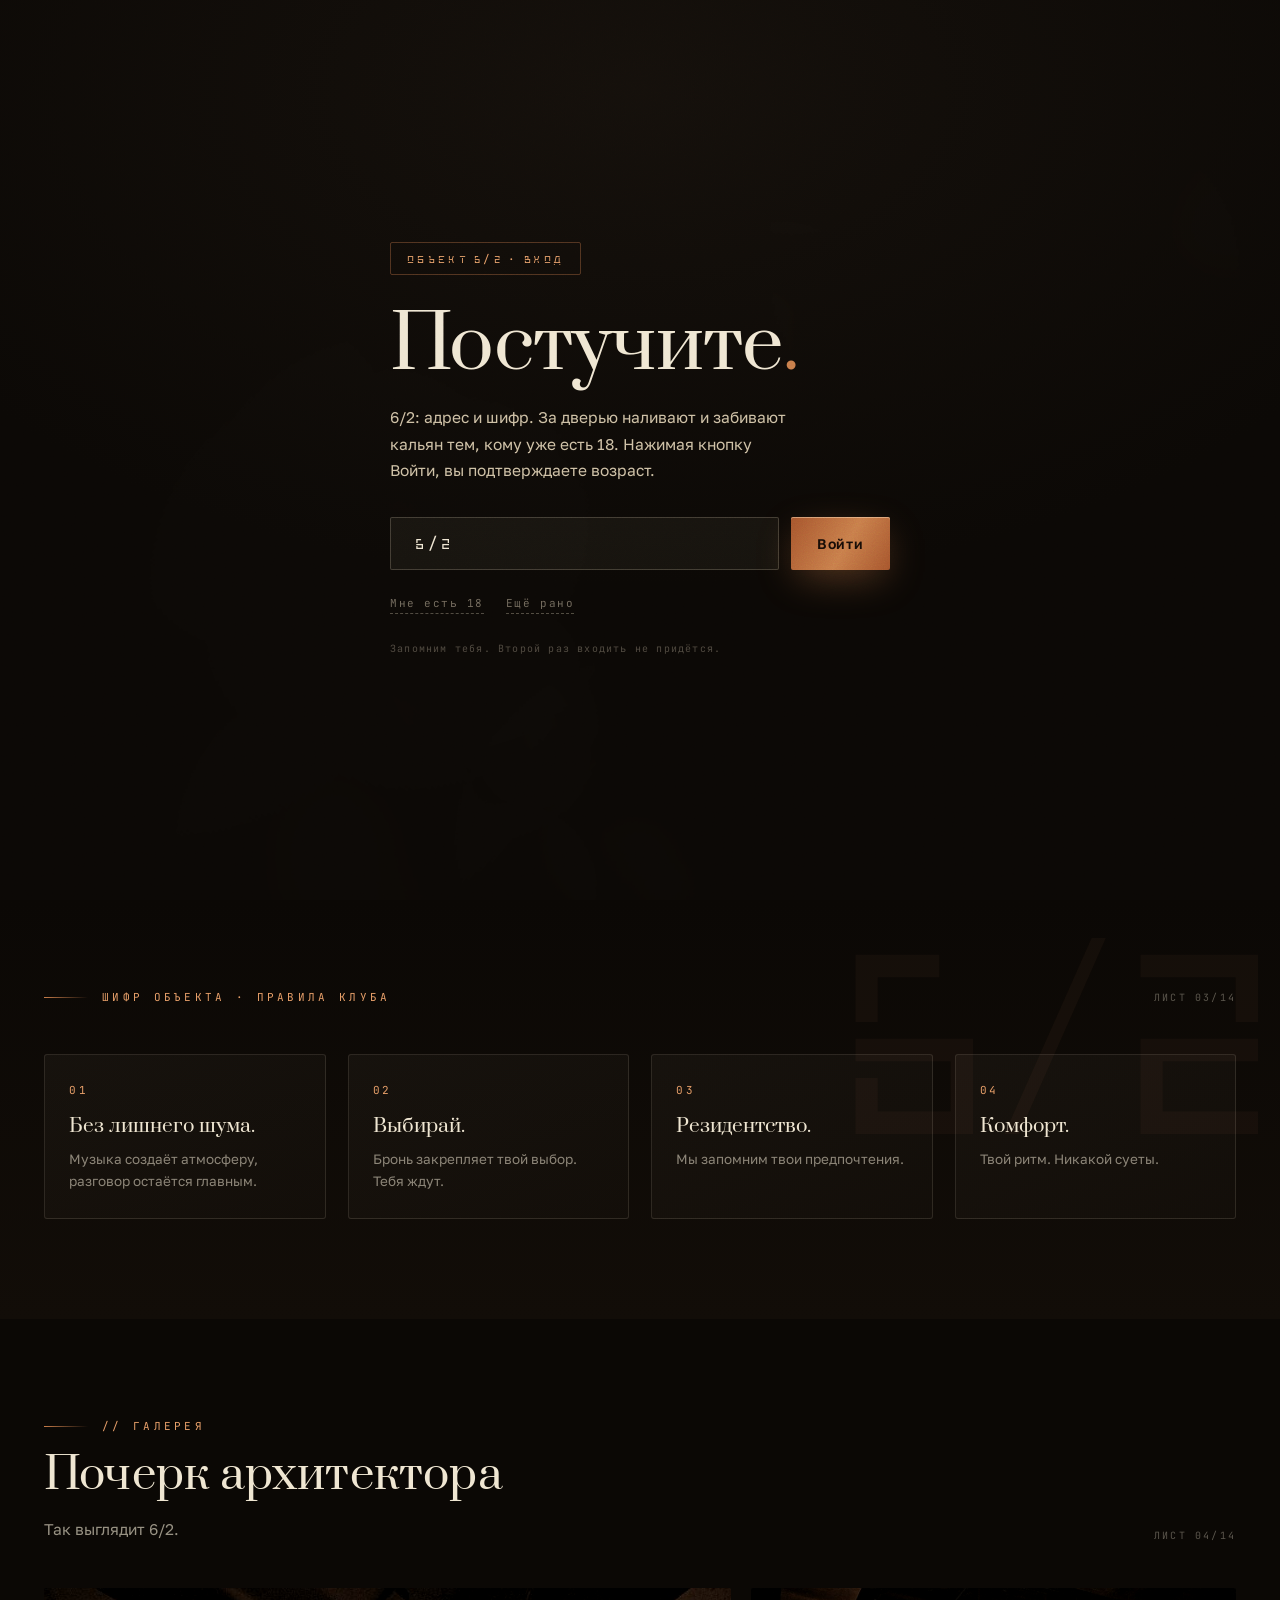
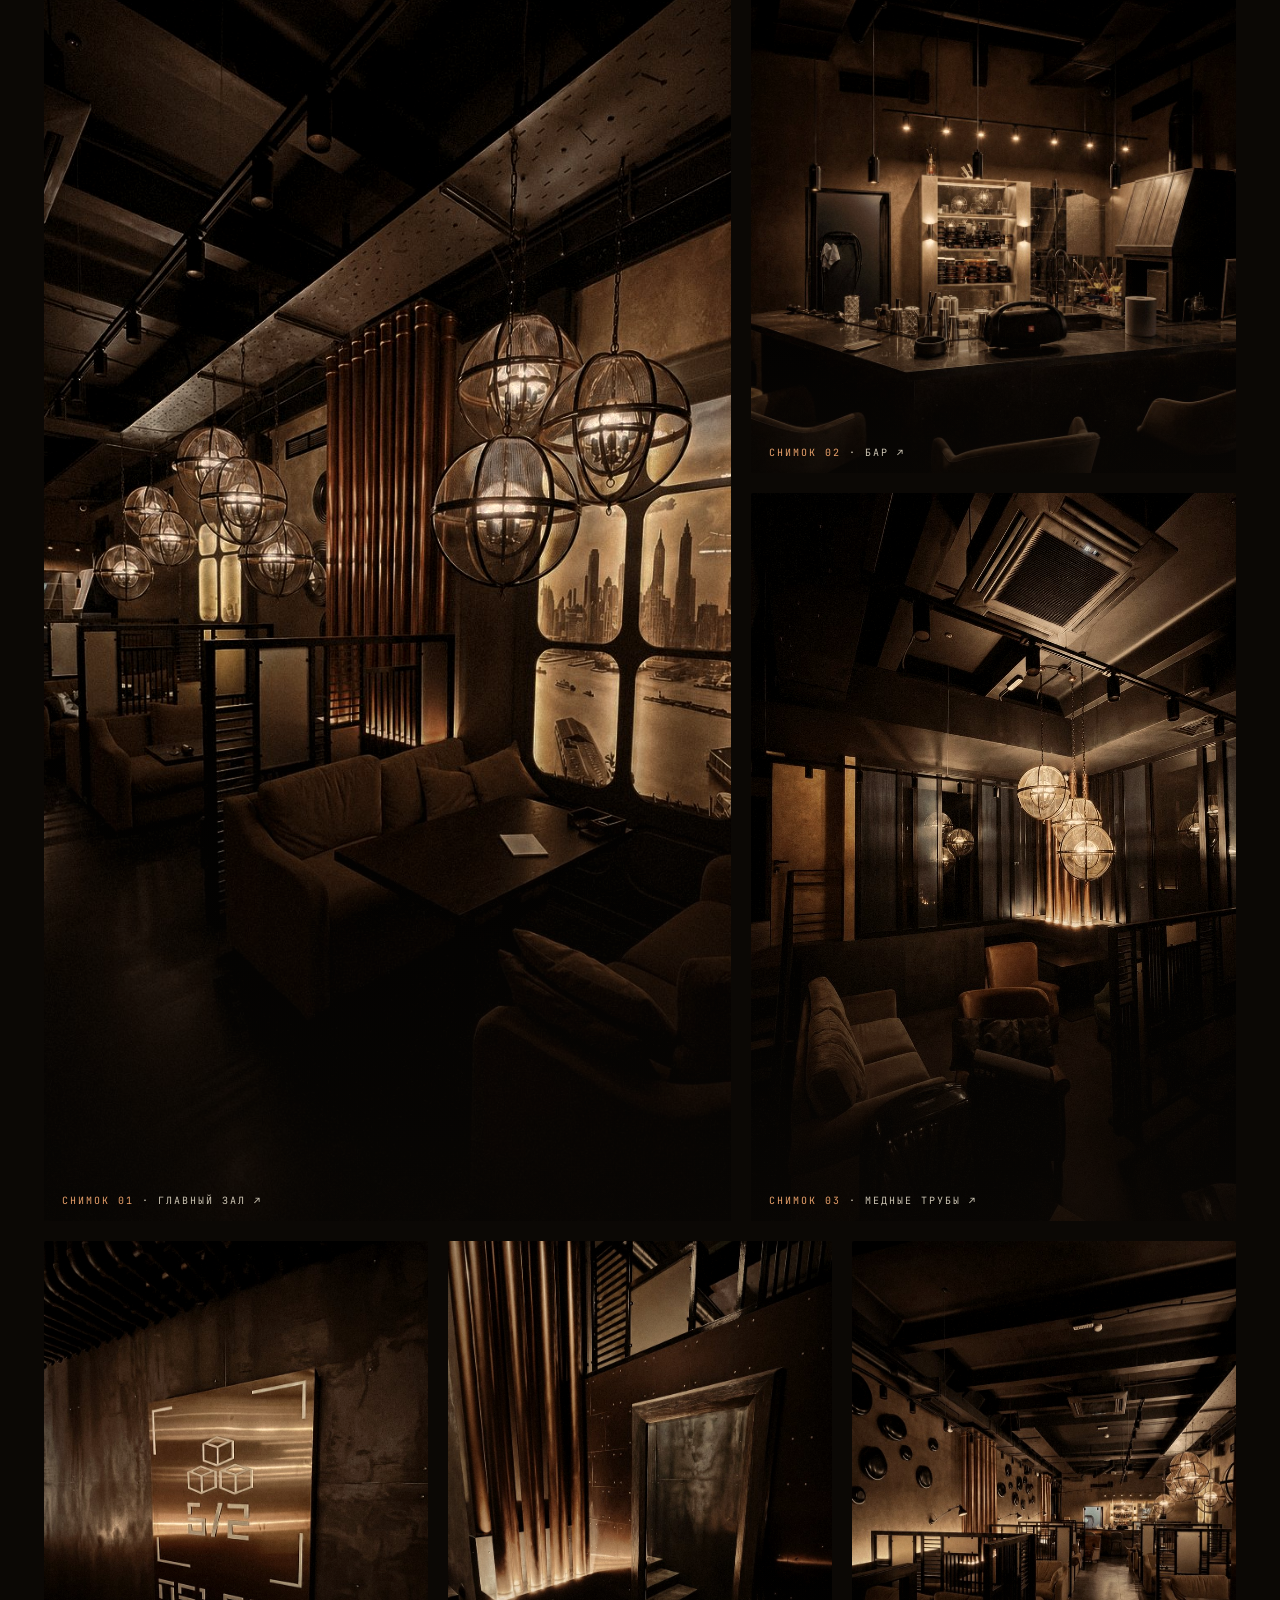
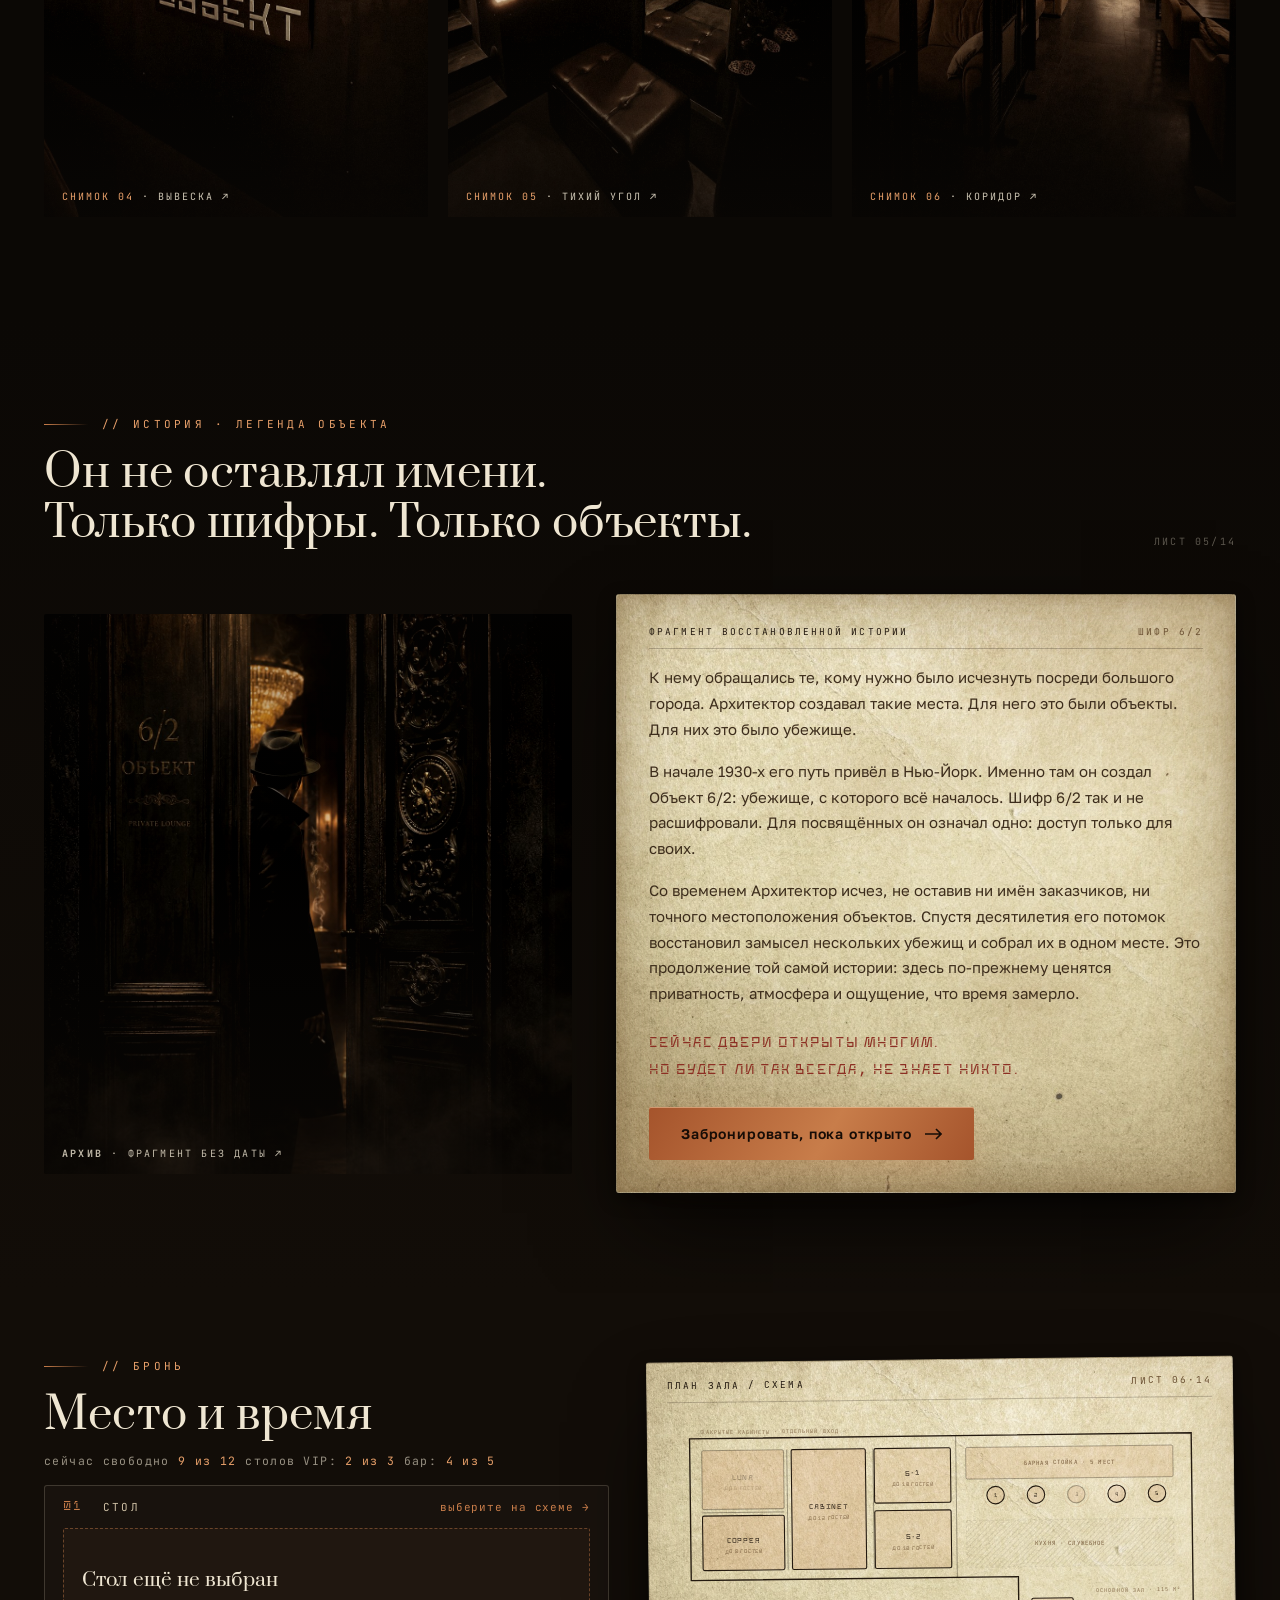
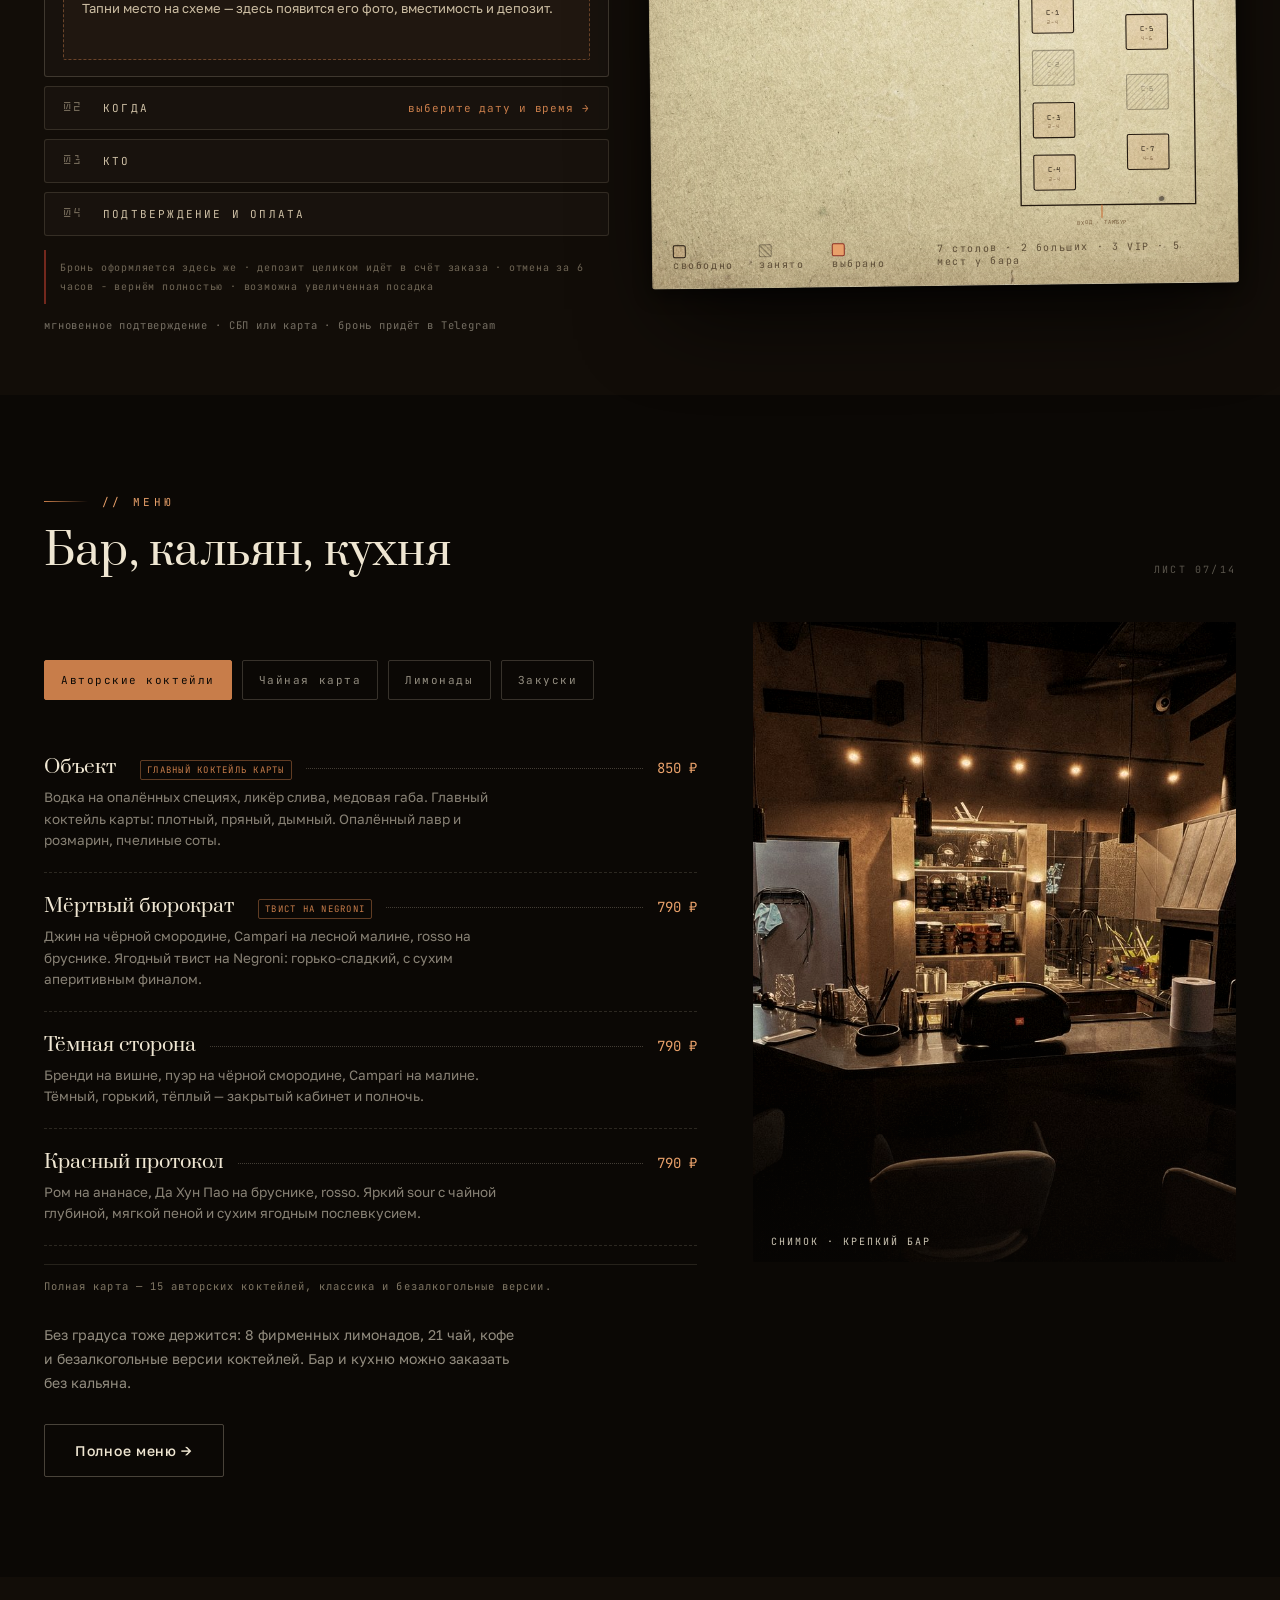
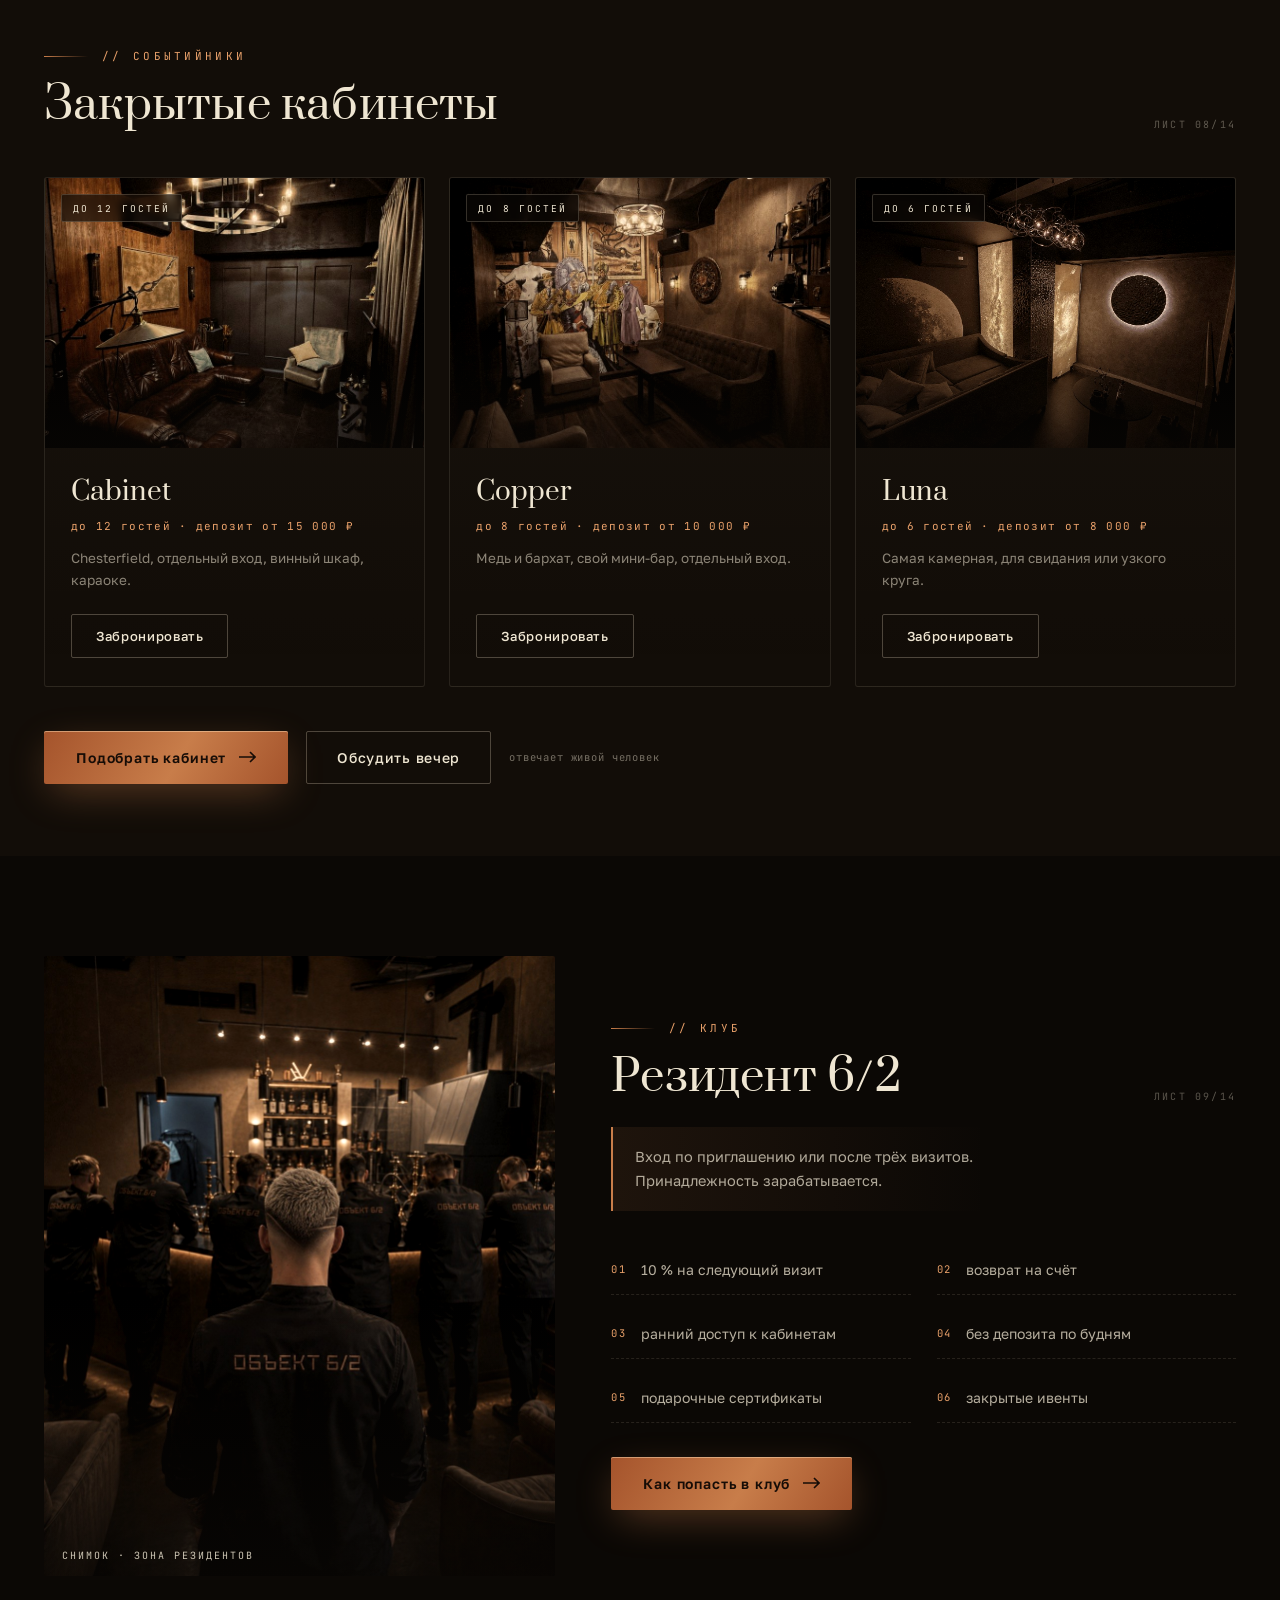
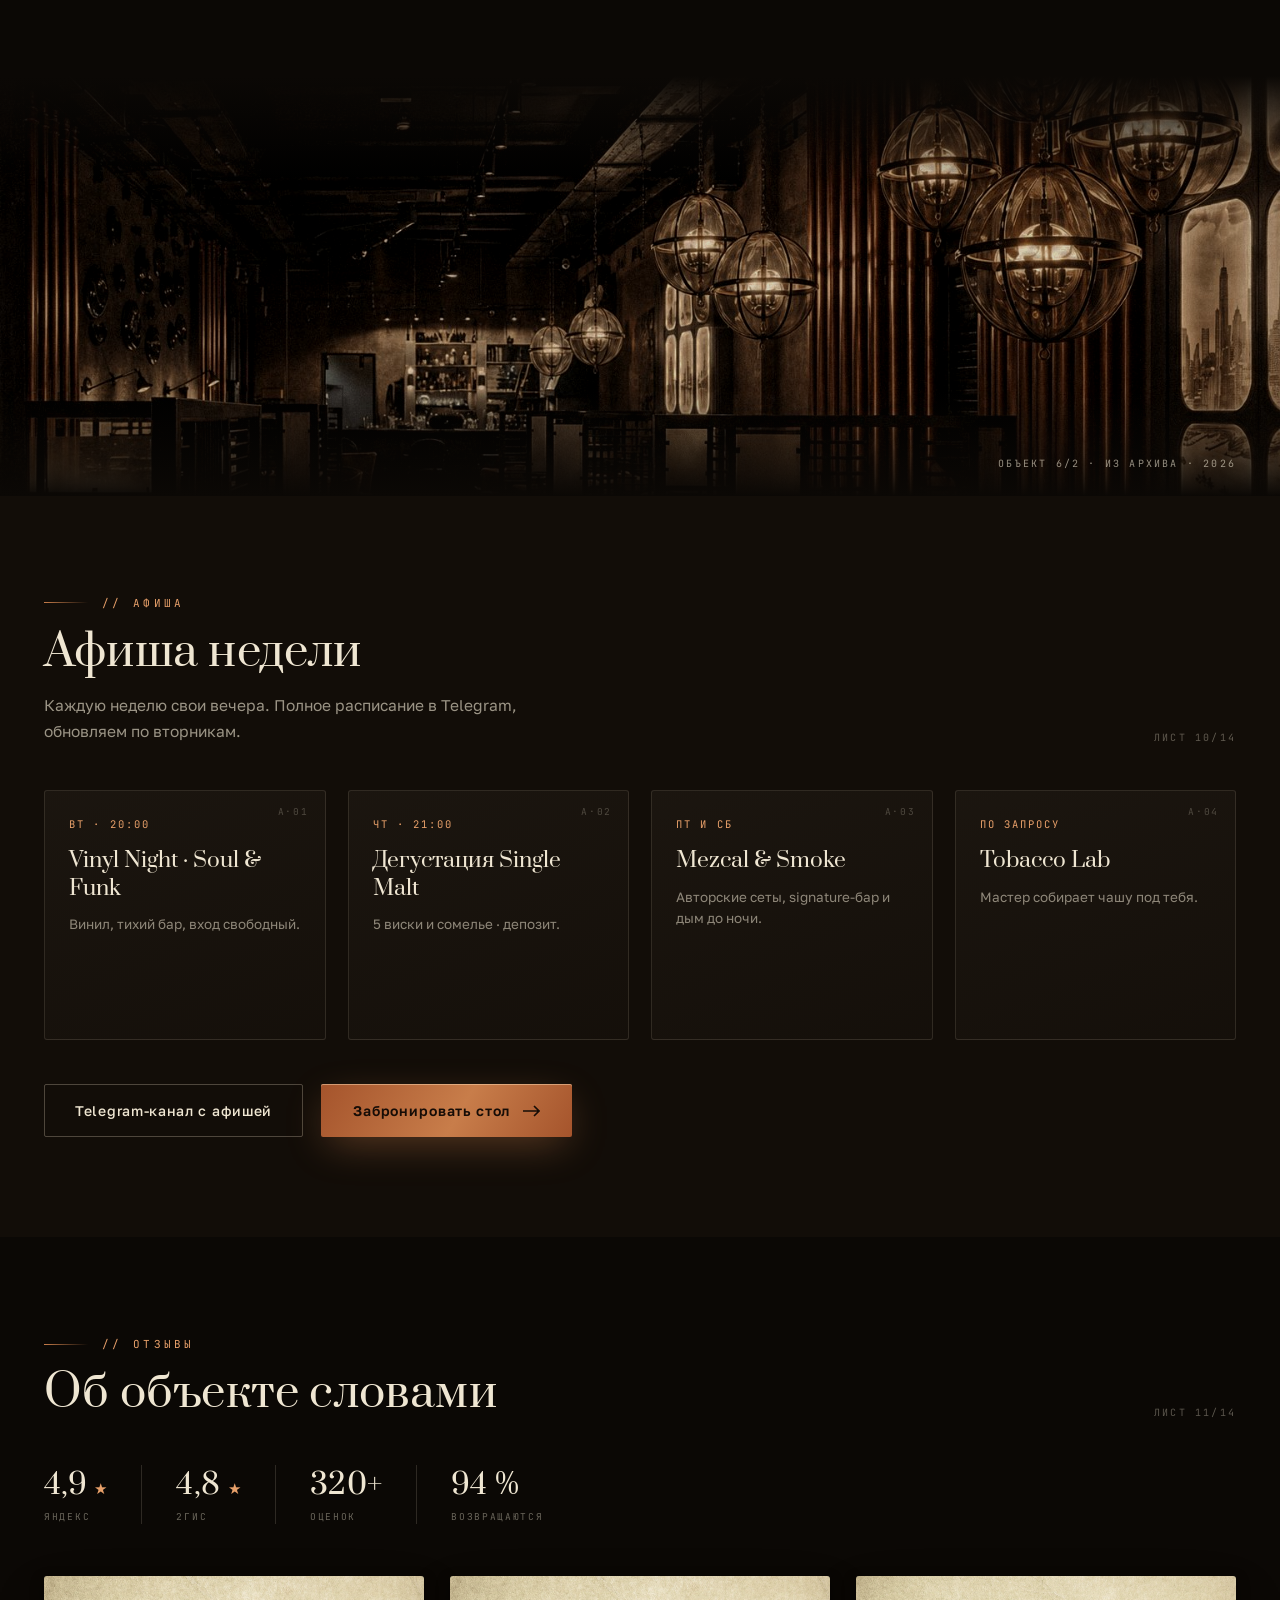
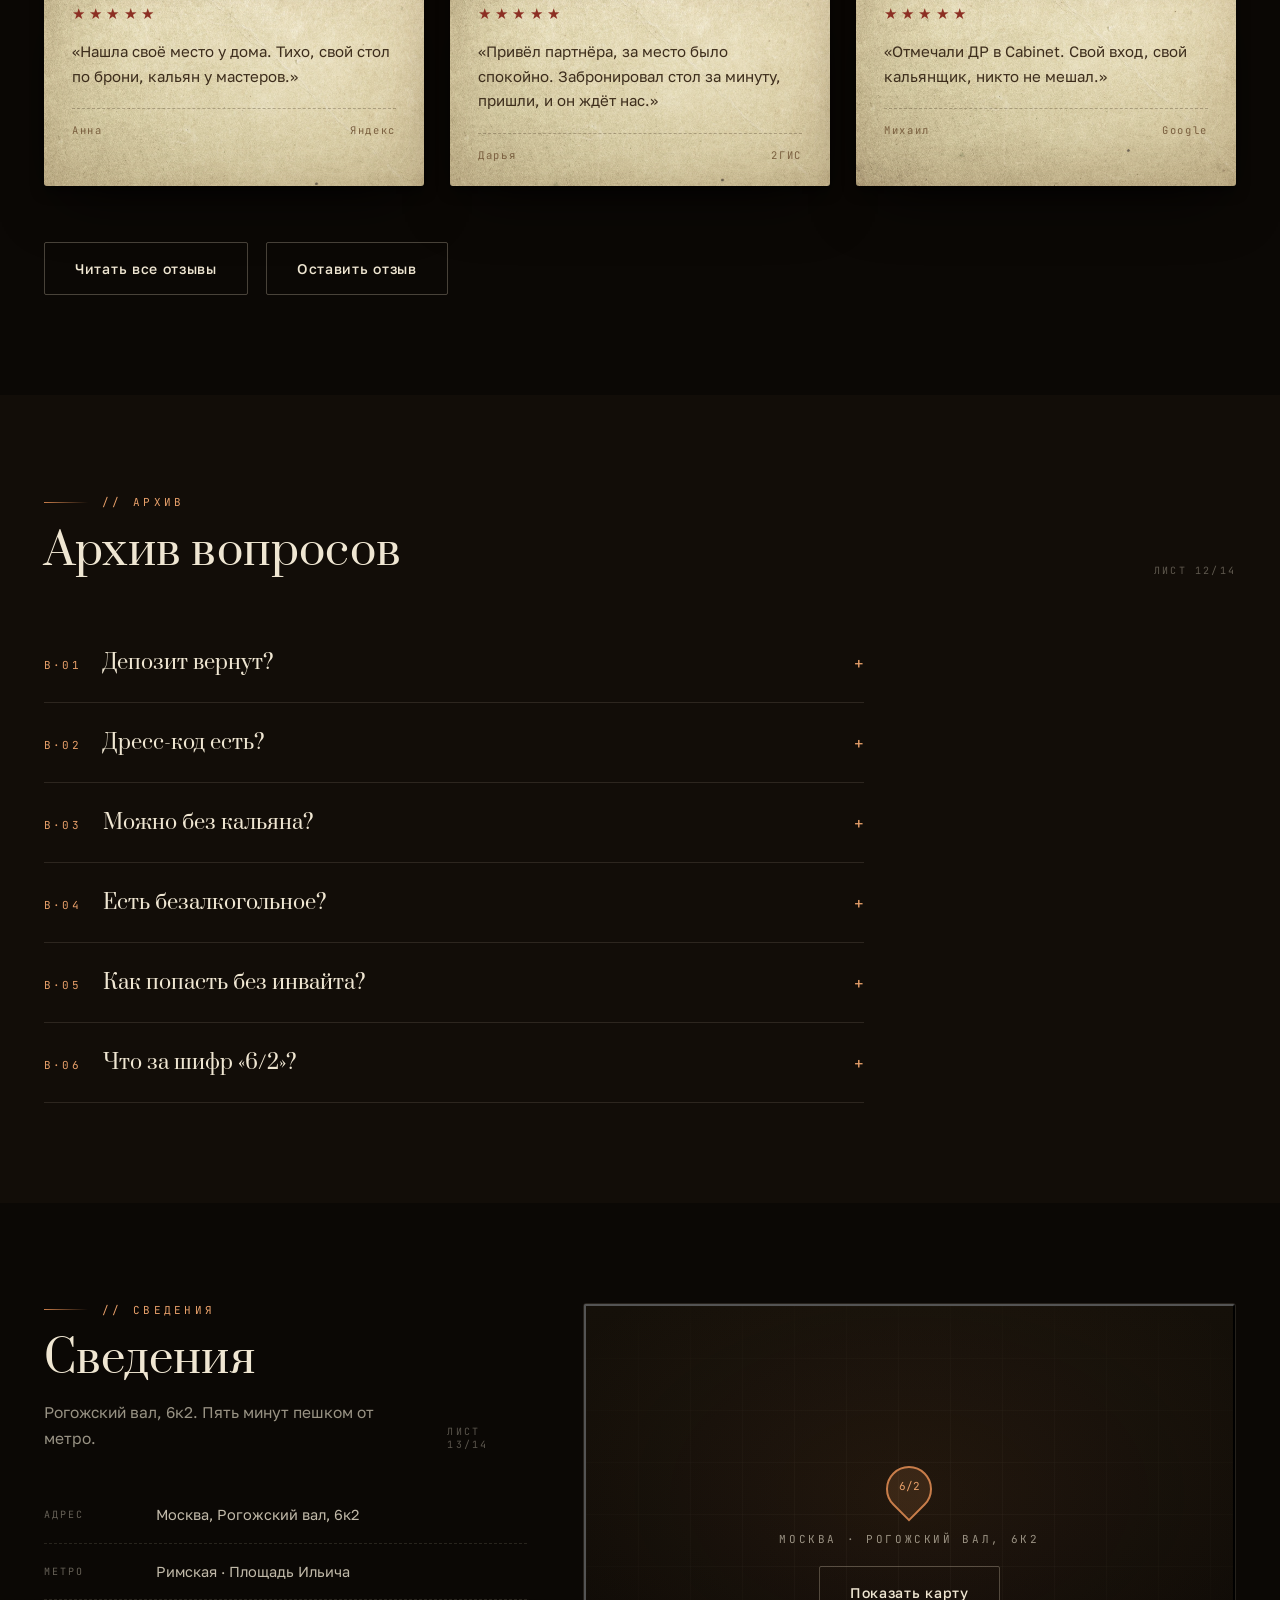
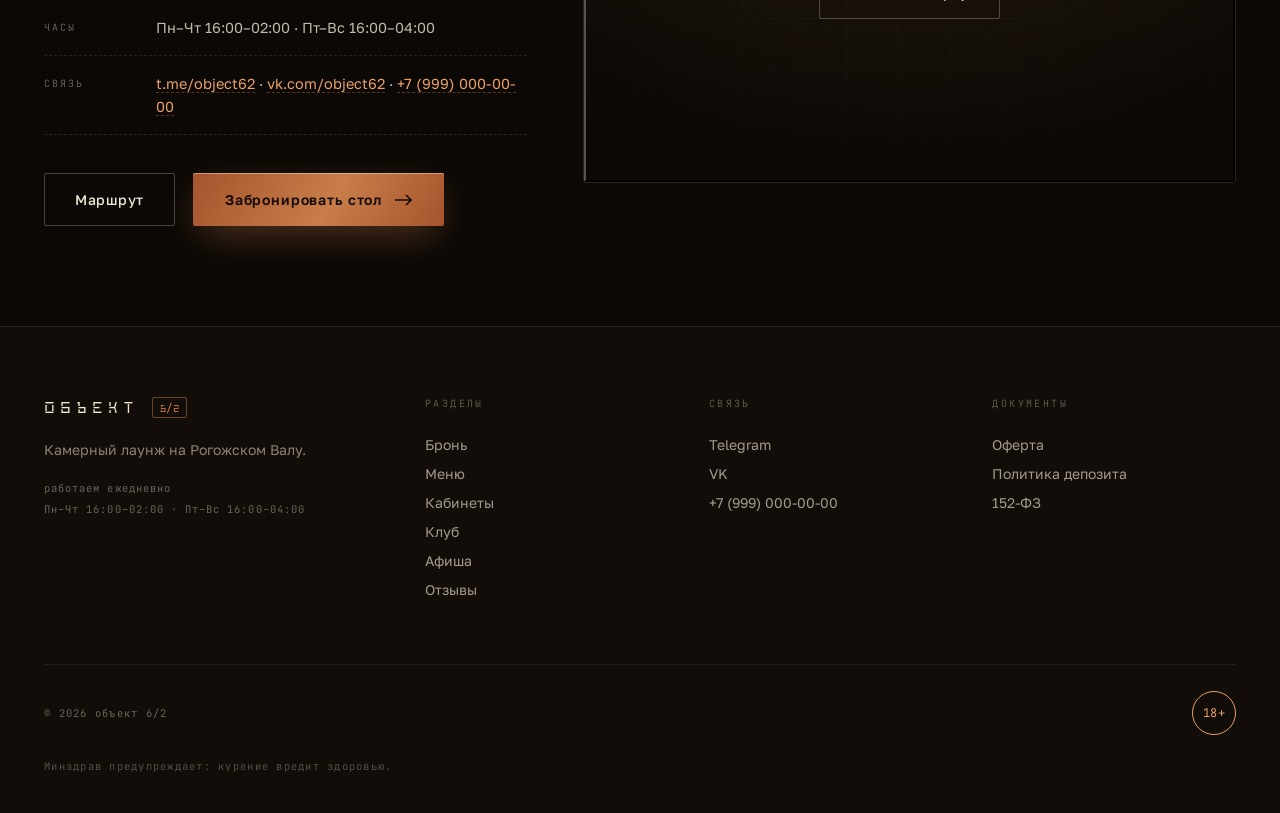
==== commit 0d60881f: "Real vintage paper texture for lore sheet, plan card, review cards" ====
--- a/index.html
+++ b/index.html
@@ -340,16 +340,15 @@
   /* карта-план как лист досье */
   .plan-card{
     position:relative;
-    background:radial-gradient(140% 100% at 20% 0%, #f2e7cf 0%, #e9dcc3 45%, #d9c9a8 100%);
+    background:
+      linear-gradient(155deg, rgba(242,231,207,.34) 0%, rgba(216,200,168,.46) 100%),
+      url("assets/paper.jpg") 24% 28%/cover,
+      #e9dcc3;
     max-width:100%;box-sizing:border-box;overflow:hidden;
     color:#241a10;border:1px solid rgba(36,26,16,.2);border-radius:3px;
     padding:16px 20px 16px;
     transform:rotate(-.7deg);
     box-shadow:0 40px 90px -20px rgba(0,0,0,.8), 0 6px 18px rgba(0,0,0,.45), inset 0 0 60px rgba(120,90,50,.18);
-  }
-  .plan-card::before{
-    content:'';position:absolute;inset:0;border-radius:3px;pointer-events:none;opacity:.5;mix-blend-mode:multiply;
-    background-image:url("data:image/svg+xml,%3Csvg xmlns='http://www.w3.org/2000/svg' width='160' height='160'%3E%3Cfilter id='p'%3E%3CfeTurbulence type='fractalNoise' baseFrequency='0.16' numOctaves='3'/%3E%3C/filter%3E%3Crect width='160' height='160' filter='url(%23p)' opacity='0.16'/%3E%3C/svg%3E");
   }
   .plan-card .d-head{position:relative;z-index:2}
   .plan-scroll{position:relative;z-index:2}
@@ -492,18 +491,17 @@
   .r-grid{display:grid;grid-template-columns:repeat(3,1fr);gap:26px}
   .r-card{
     position:relative;
-    background:radial-gradient(140% 100% at 20% 0%, #f2e7cf 0%, #e9dcc3 45%, #d9c9a8 100%);
+    background:
+      linear-gradient(155deg, rgba(242,231,207,.34) 0%, rgba(216,200,168,.46) 100%),
+      url("assets/paper.jpg") var(--paper-pos,50% 50%)/cover,
+      #e9dcc3;
     color:#241a10;border-radius:3px;
     padding:28px 28px 24px;
     box-shadow:0 26px 60px -18px rgba(0,0,0,.7), 0 5px 14px rgba(0,0,0,.4), inset 0 0 50px rgba(120,90,50,.15);
   }
-  .r-card::before{
-    content:'';position:absolute;inset:0;border-radius:3px;pointer-events:none;opacity:.5;mix-blend-mode:multiply;
-    background-image:url("data:image/svg+xml,%3Csvg xmlns='http://www.w3.org/2000/svg' width='160' height='160'%3E%3Cfilter id='p'%3E%3CfeTurbulence type='fractalNoise' baseFrequency='0.16' numOctaves='3'/%3E%3C/filter%3E%3Crect width='160' height='160' filter='url(%23p)' opacity='0.16'/%3E%3C/svg%3E");
-  }
-  .r-card:nth-child(1){transform:rotate(-1.1deg)}
-  .r-card:nth-child(2){transform:rotate(.8deg) translateY(14px)}
-  .r-card:nth-child(3){transform:rotate(-.6deg)}
+  .r-card:nth-child(1){--paper-pos:10% 18%;transform:rotate(-1.1deg)}
+  .r-card:nth-child(2){--paper-pos:90% 26%;transform:rotate(.8deg) translateY(14px)}
+  .r-card:nth-child(3){--paper-pos:38% 88%;transform:rotate(-.6deg)}
   .r-stars{color:var(--wax);font-size:15px;letter-spacing:.28em}
   .r-card blockquote{margin-top:16px;font-size:15px;line-height:1.65;color:#3d2d1c}
   .r-who{
@@ -1255,13 +1253,11 @@
       radial-gradient(46% 34% at 10% 84%, rgba(118,84,42,.22) 0%, transparent 72%),
       radial-gradient(28% 20% at 42% 32%, rgba(150,112,62,.12) 0%, transparent 70%),
       radial-gradient(22% 16% at 66% 68%, rgba(140,100,52,.14) 0%, transparent 72%),
-      radial-gradient(140% 100% at 20% 0%, #f2e7cf 0%, #e7d8bc 45%, #d3c09c 100%);
+      linear-gradient(160deg, rgba(242,231,207,.30) 0%, rgba(211,192,156,.40) 100%),
+      url("assets/paper.jpg") 72% 42%/cover,
+      #e7d8bc;
     border:1px solid rgba(36,26,16,.28);transform:rotate(-.7deg);
     box-shadow:0 40px 90px -20px rgba(0,0,0,.8), 0 6px 18px rgba(0,0,0,.45), inset 0 0 60px rgba(120,90,50,.22);
-  }
-  .lore-sheet::before{
-    content:'';position:absolute;inset:0;border-radius:3px;pointer-events:none;opacity:.75;mix-blend-mode:multiply;
-    background-image:url("data:image/svg+xml,%3Csvg xmlns='http://www.w3.org/2000/svg' width='220' height='220'%3E%3Cfilter id='p'%3E%3CfeTurbulence type='fractalNoise' baseFrequency='0.11' numOctaves='4'/%3E%3C/filter%3E%3Crect width='220' height='220' filter='url(%23p)' opacity='0.28'/%3E%3C/svg%3E");
   }
   .lore-sheet::after{
     content:'';position:absolute;inset:0;border-radius:3px;pointer-events:none;
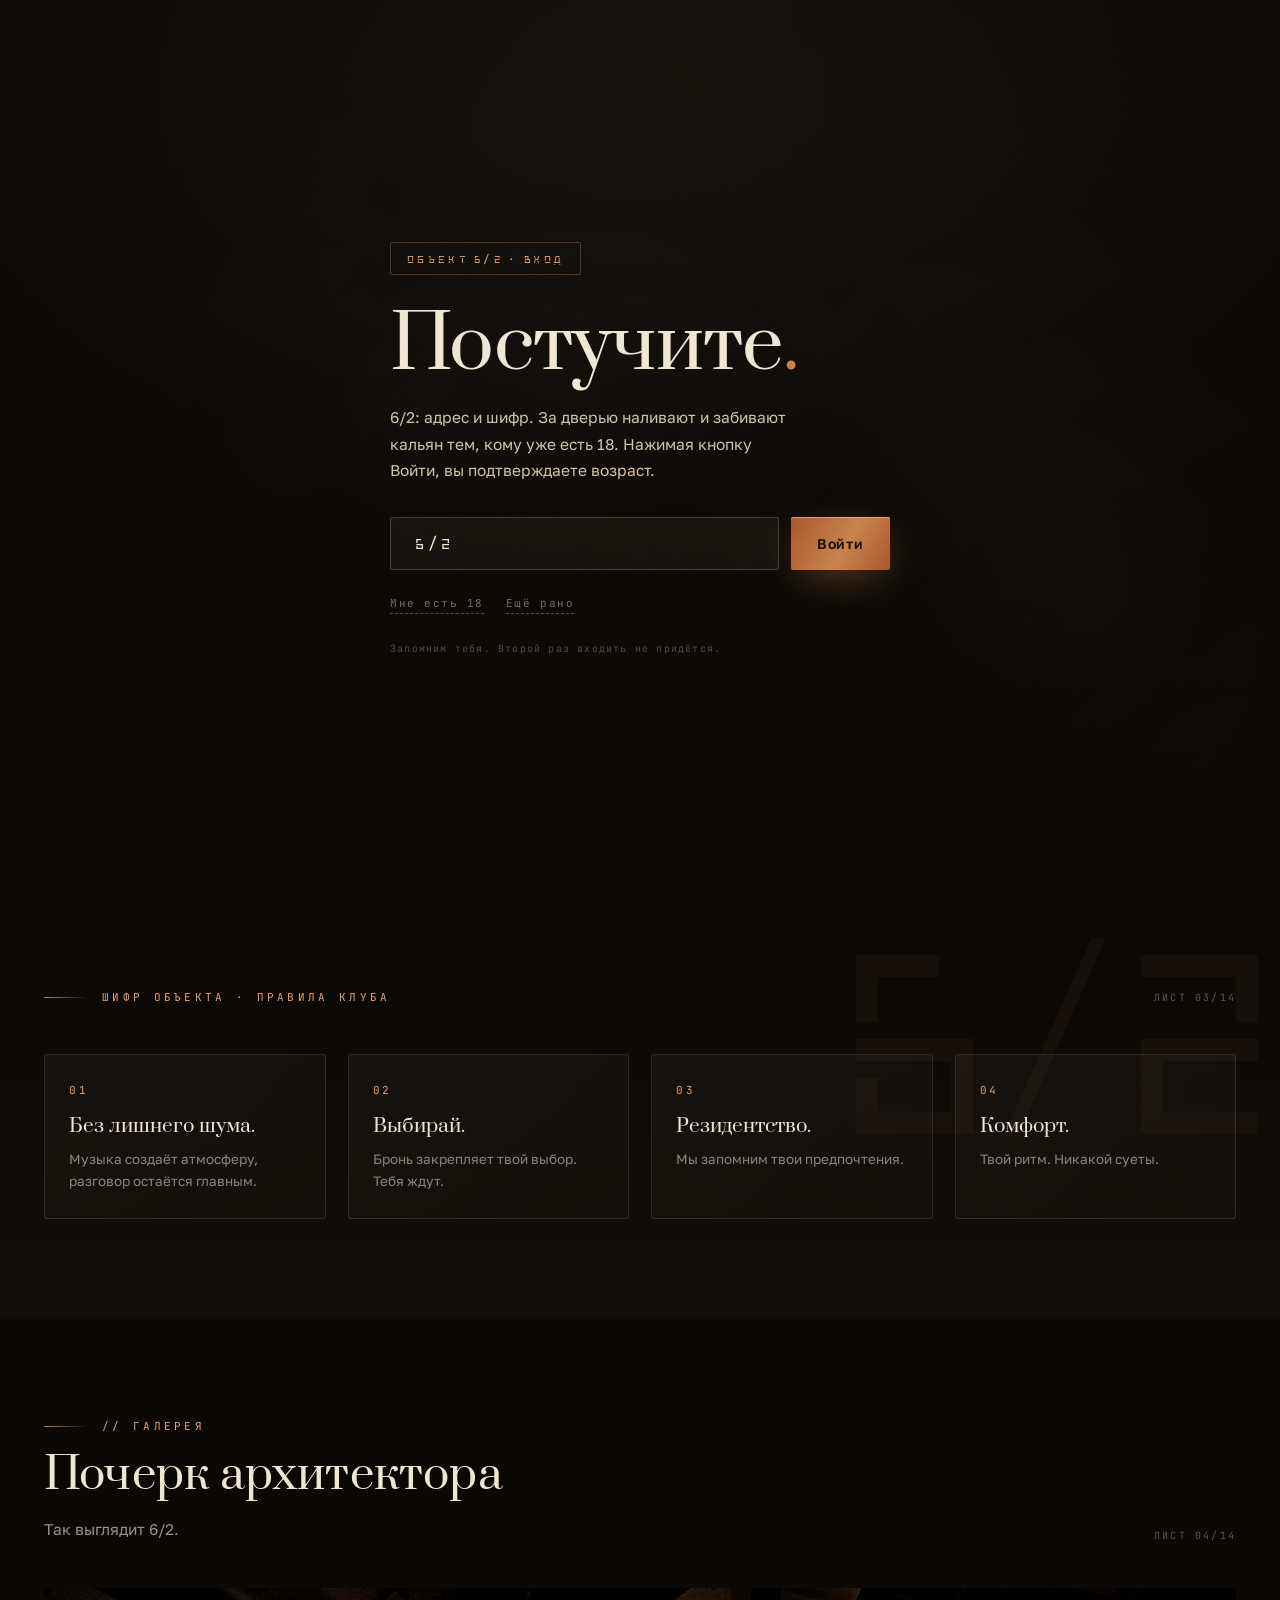
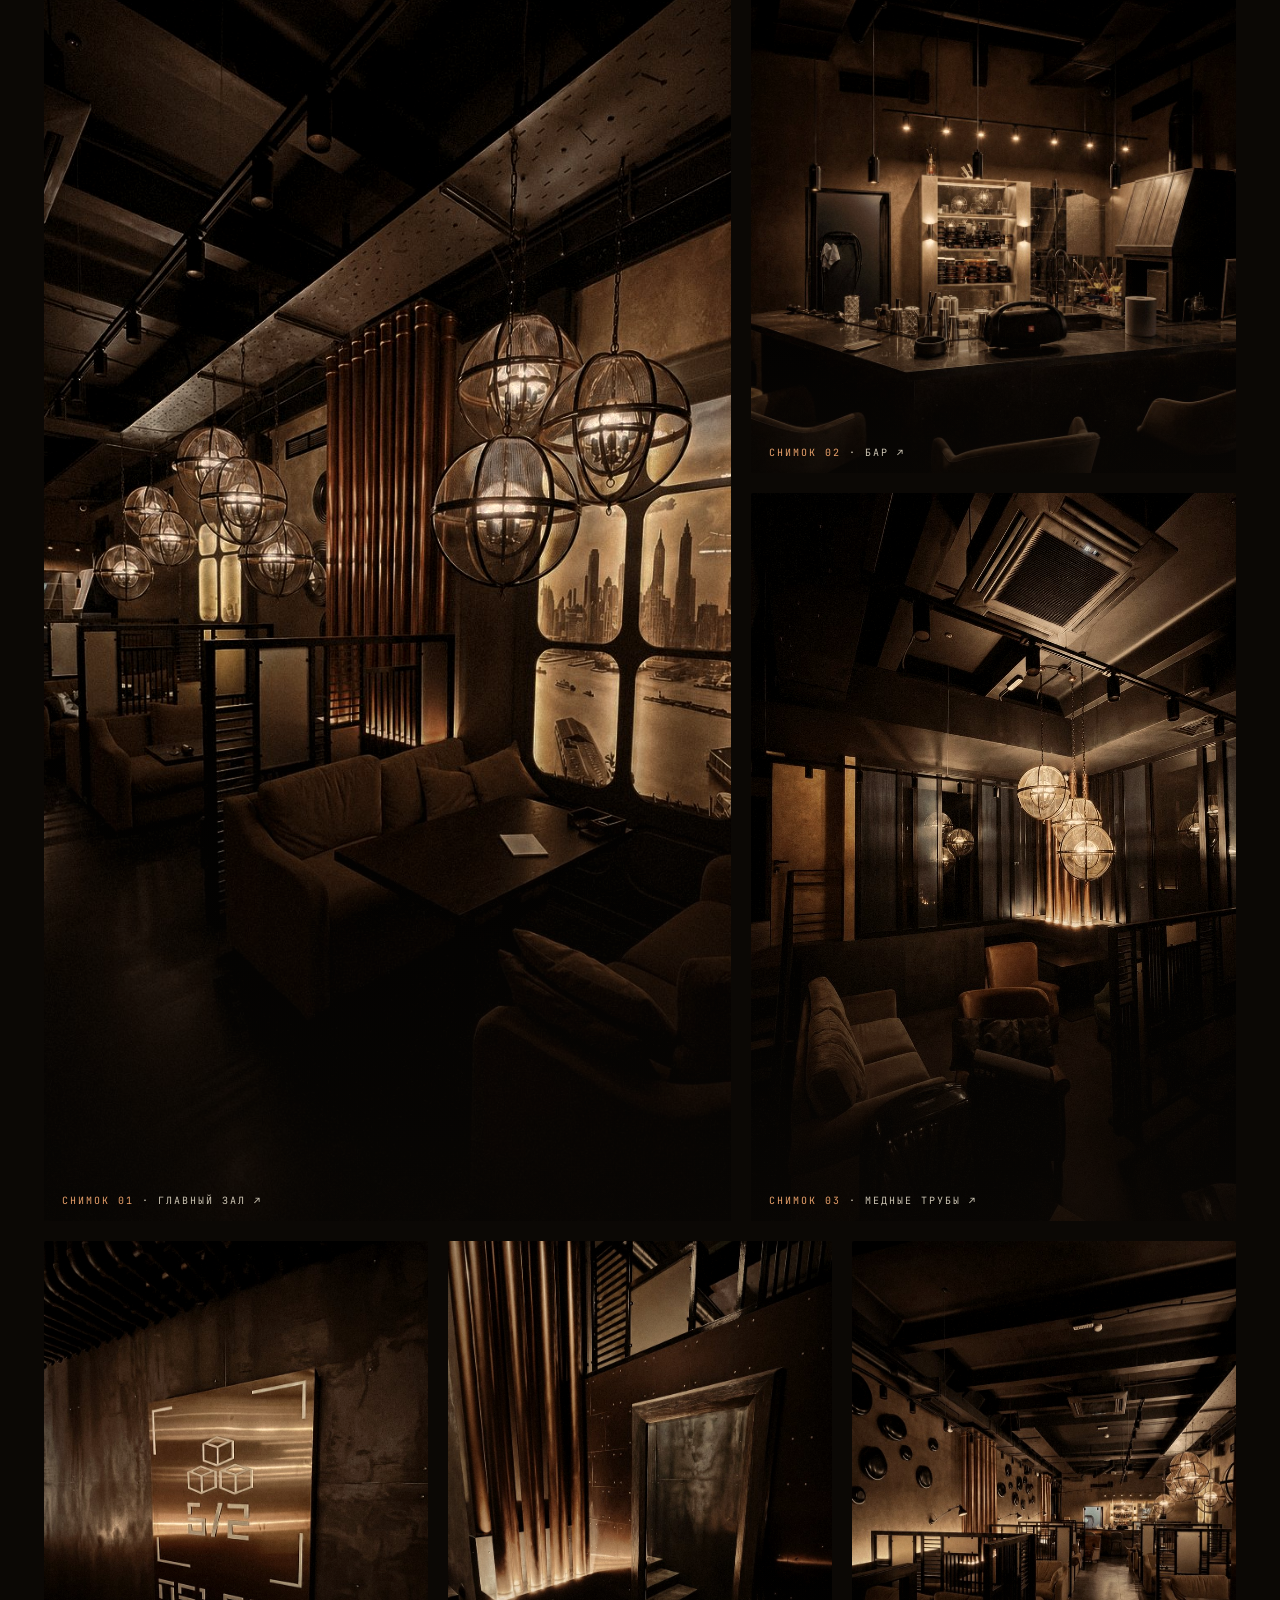
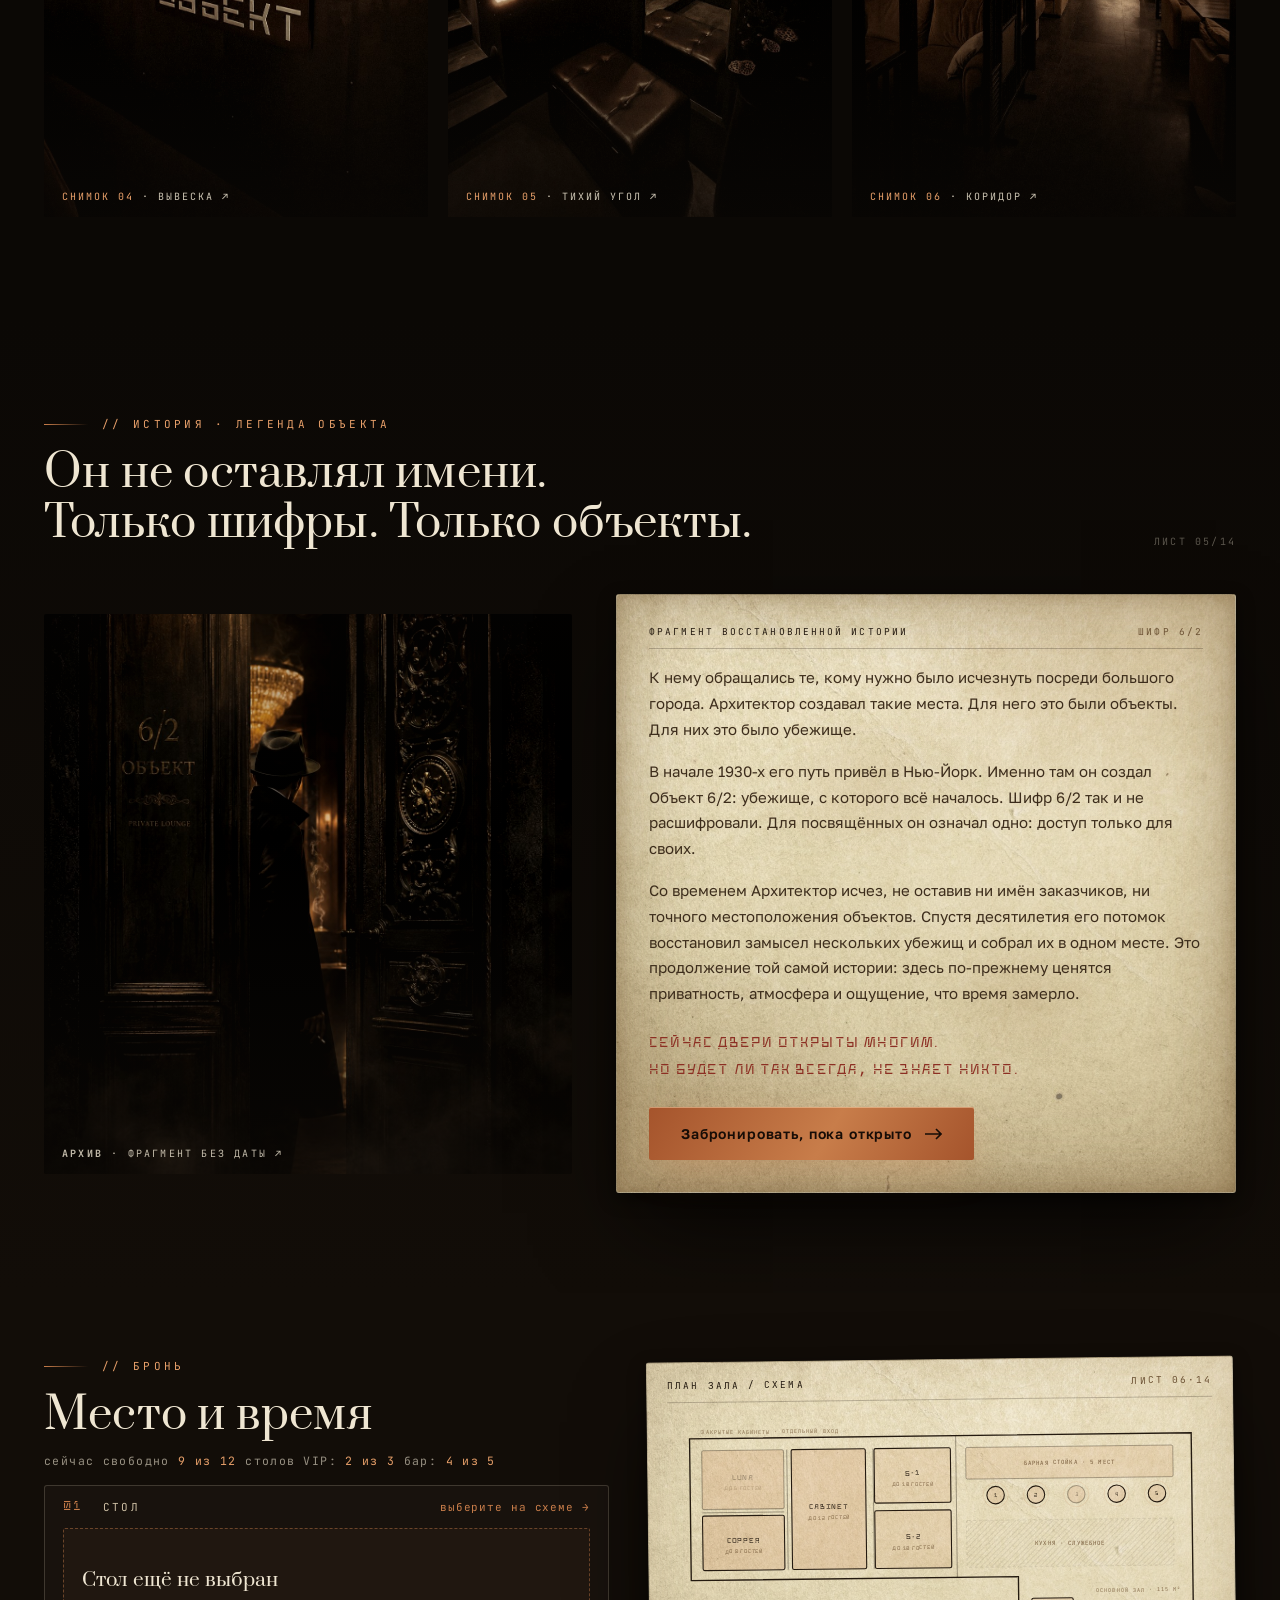
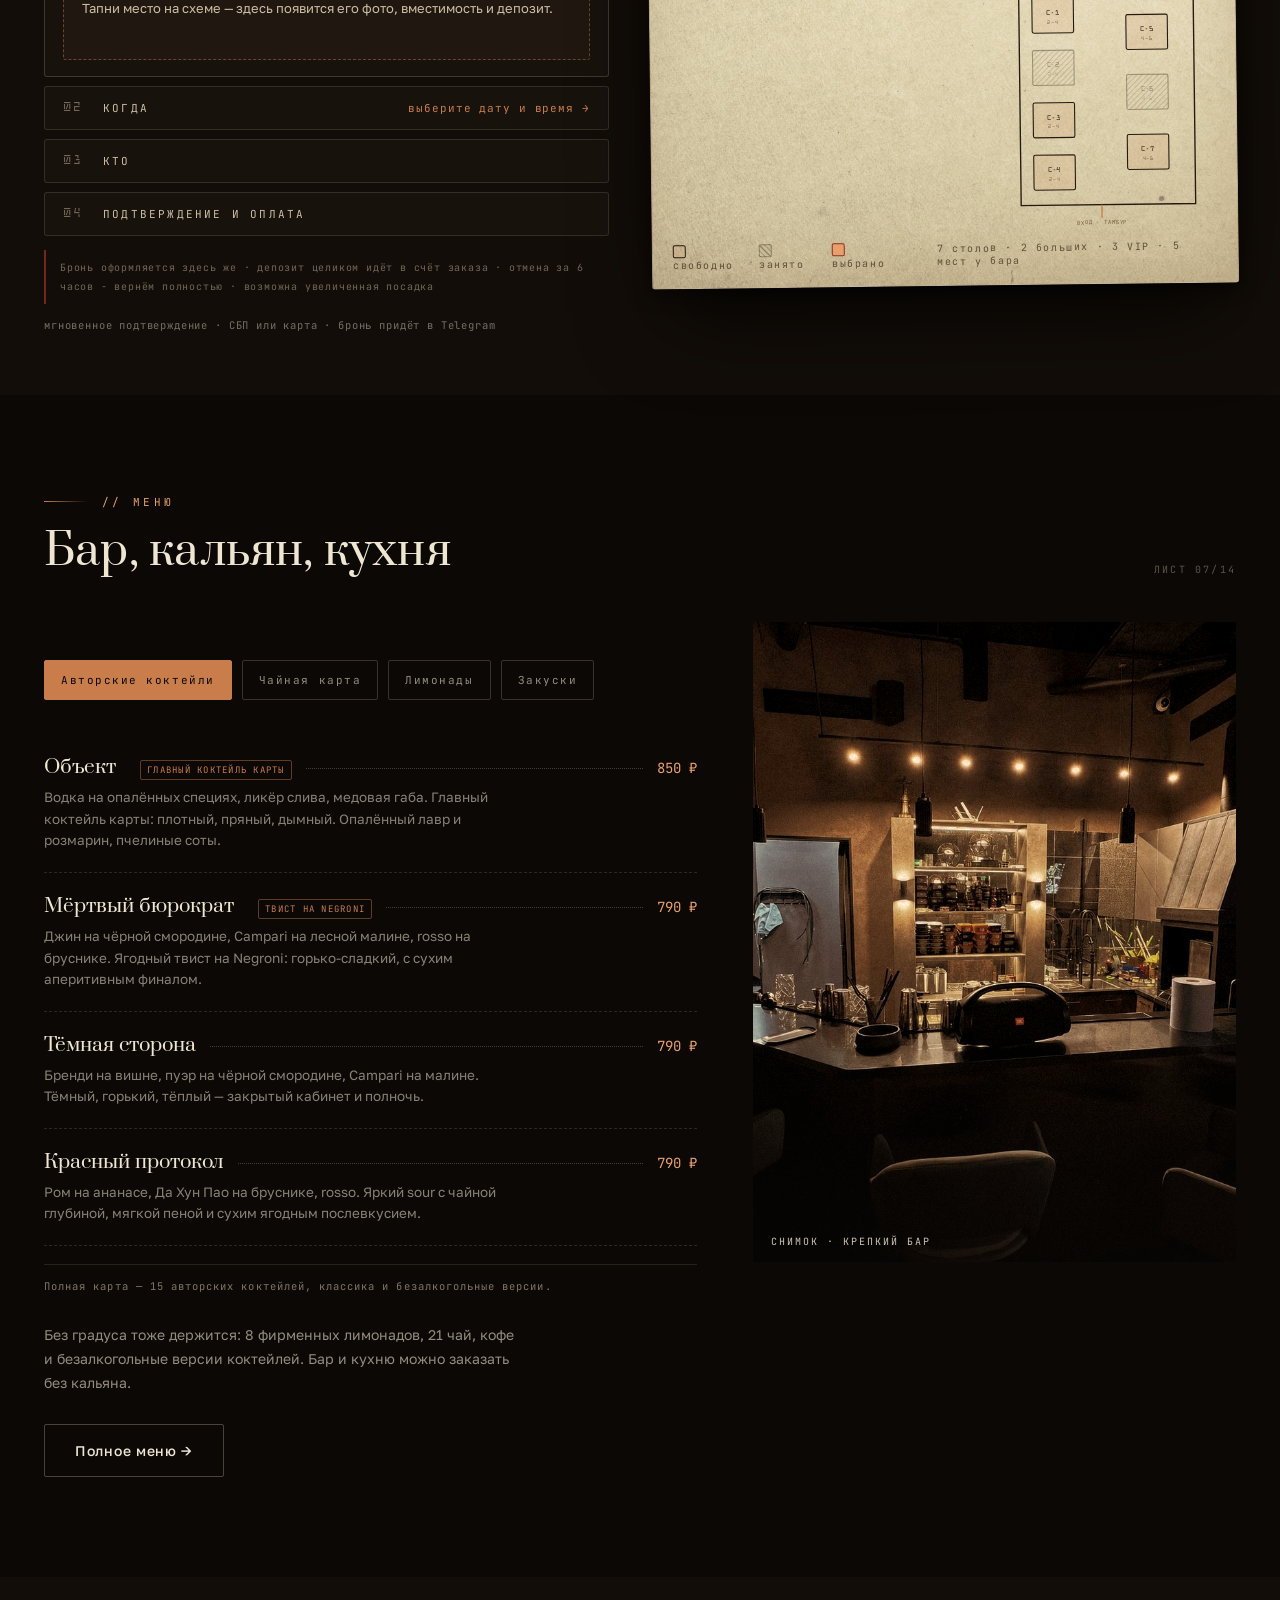
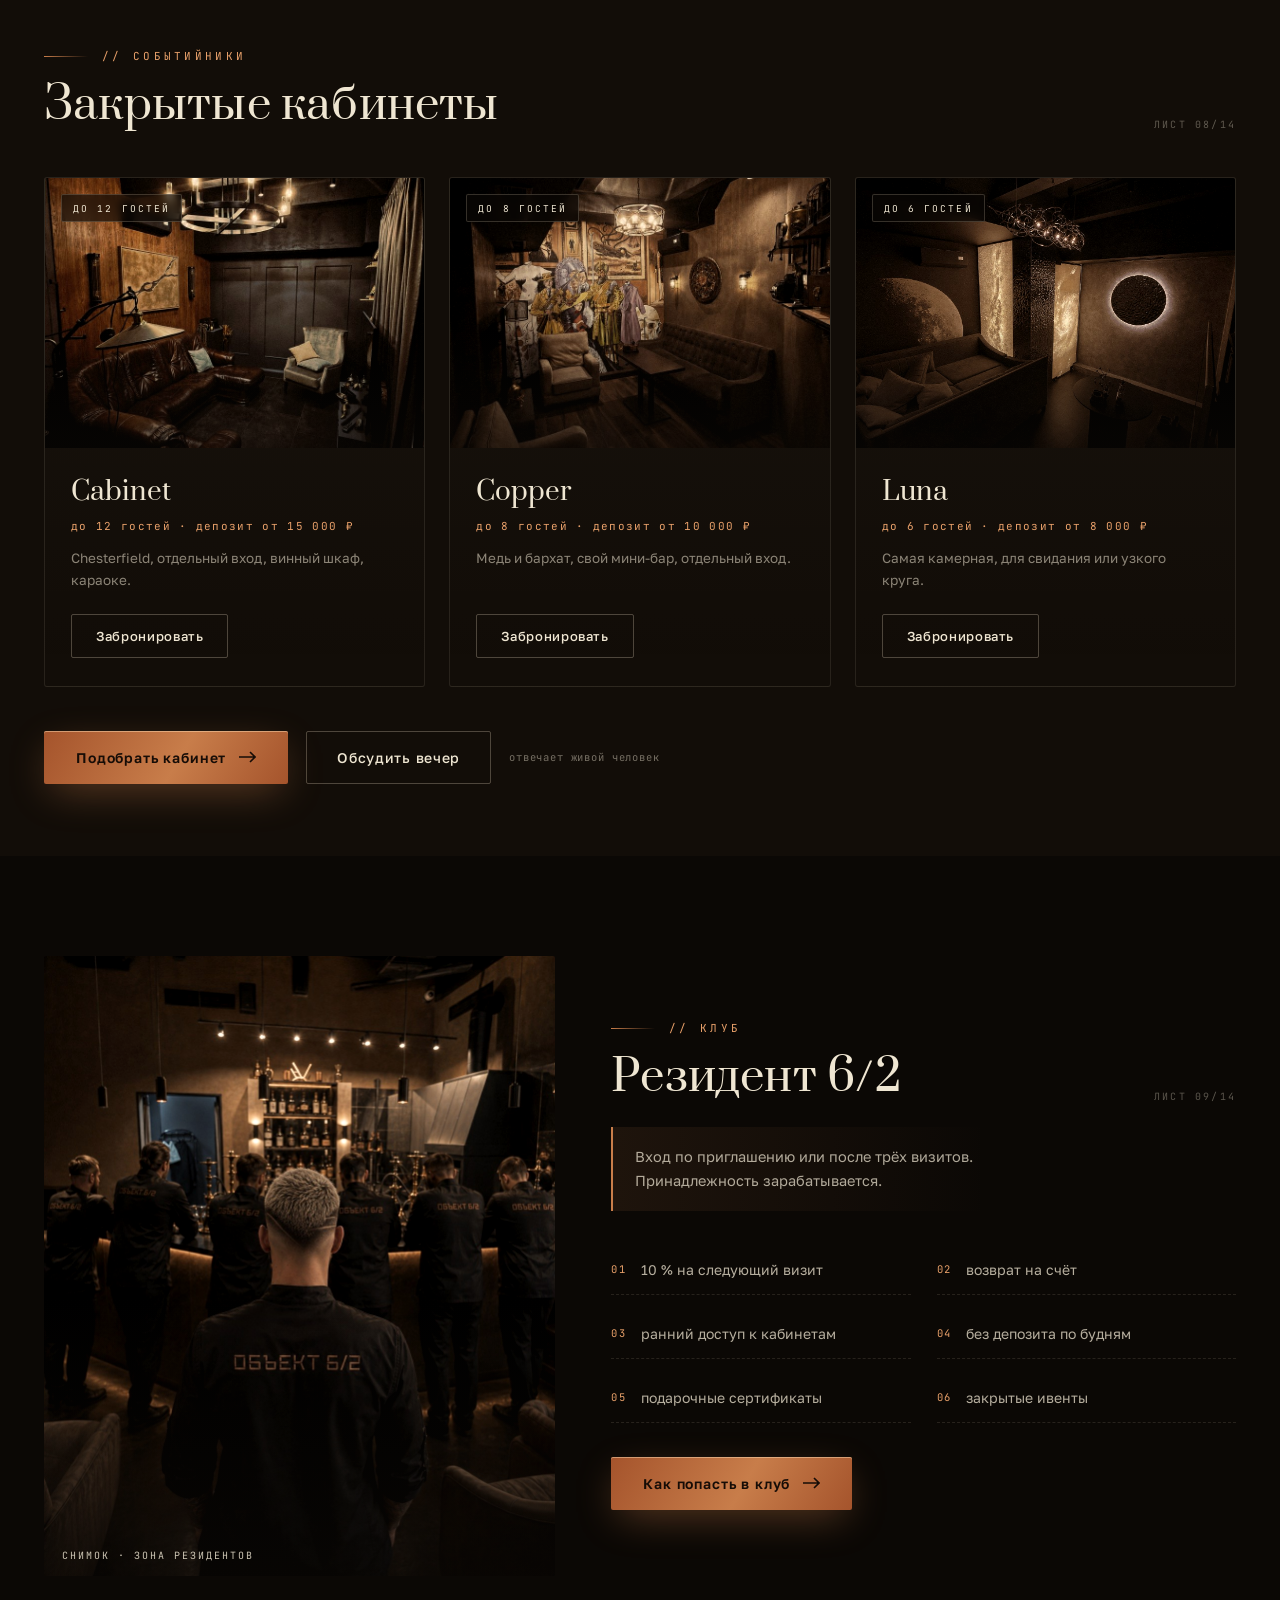
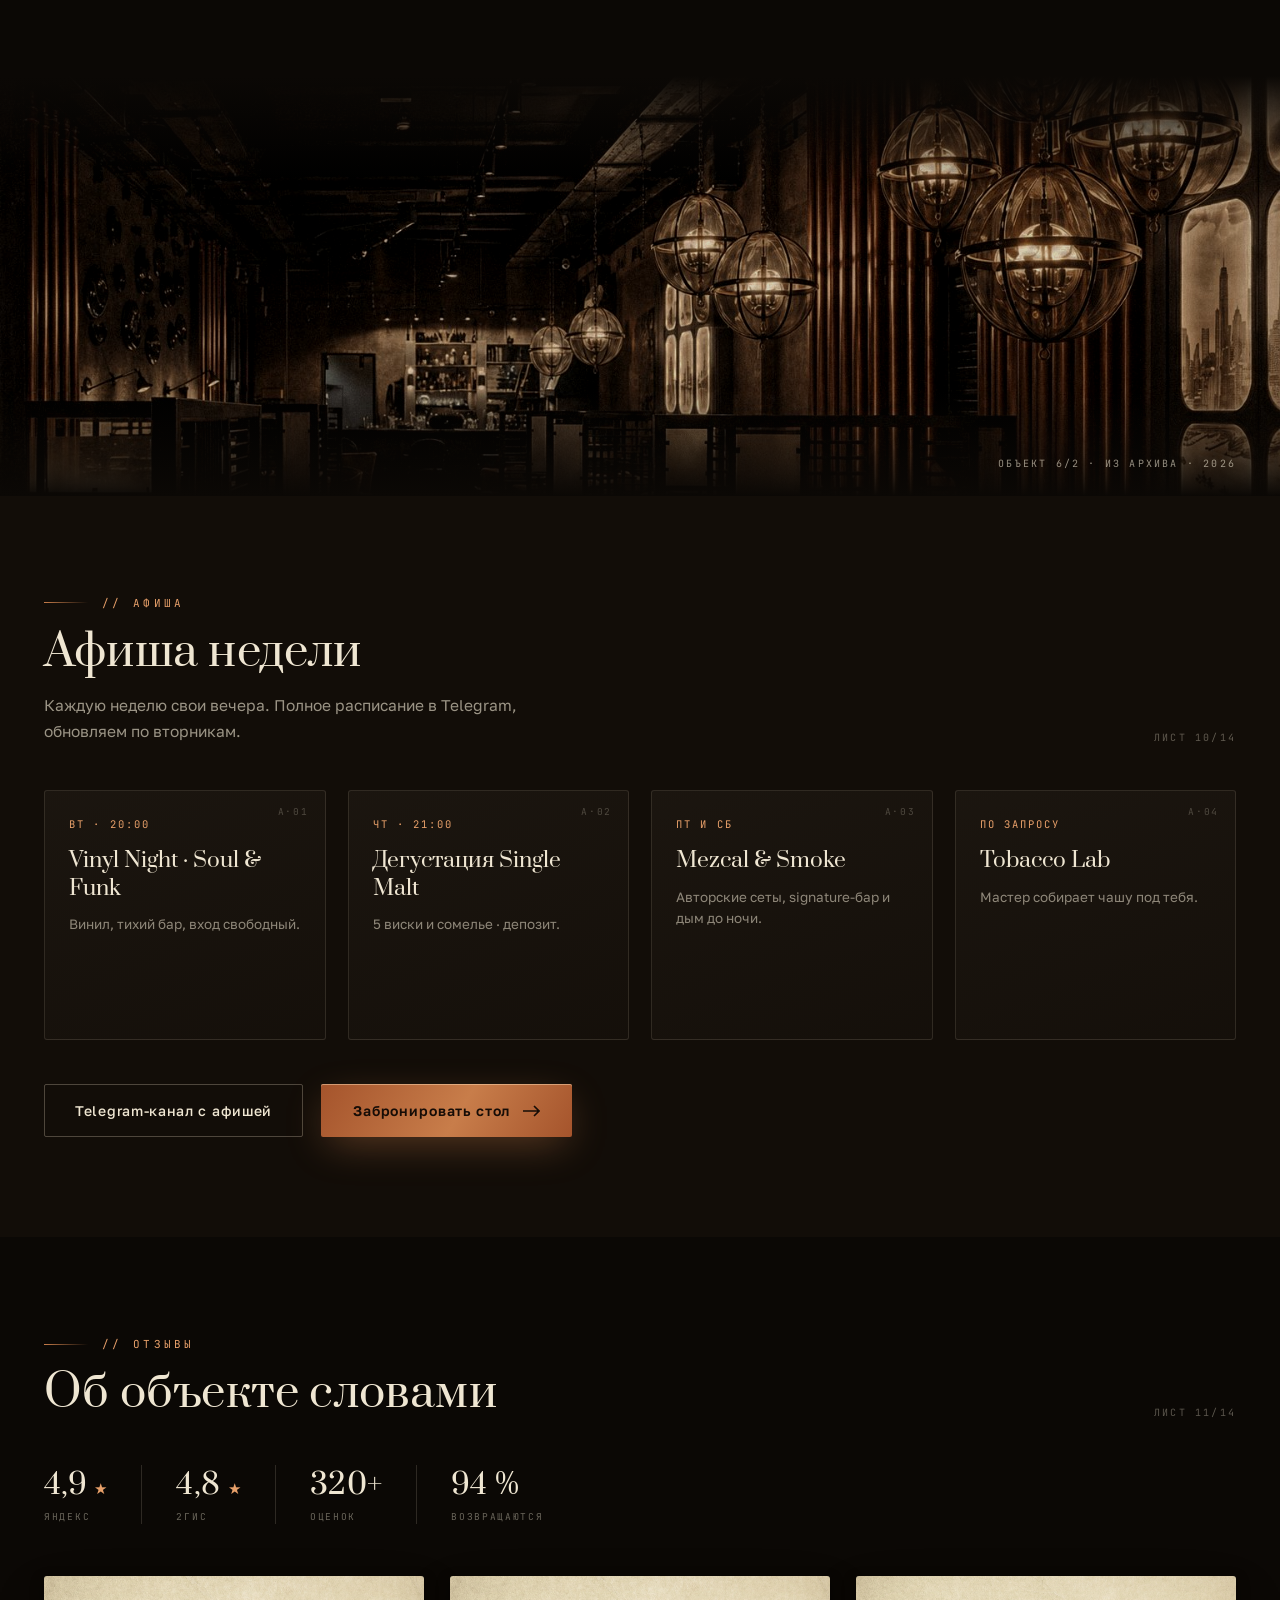
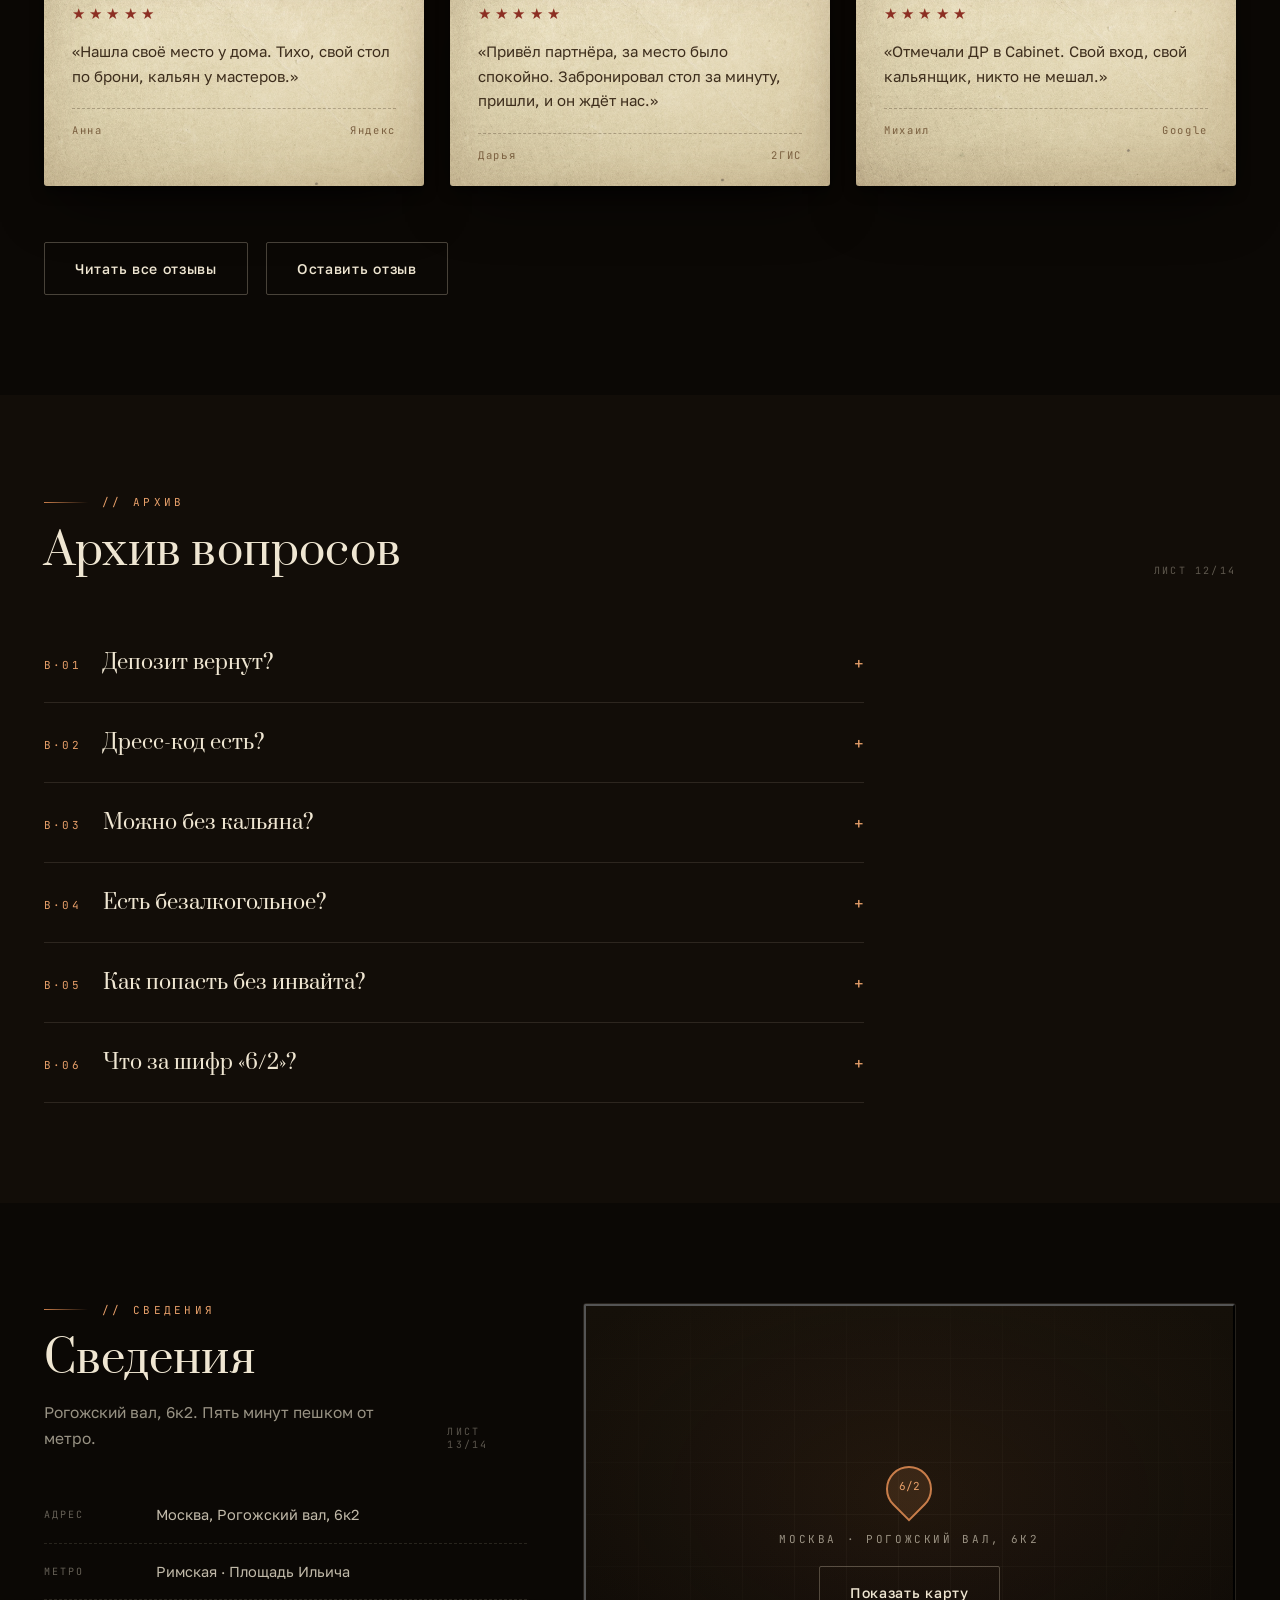
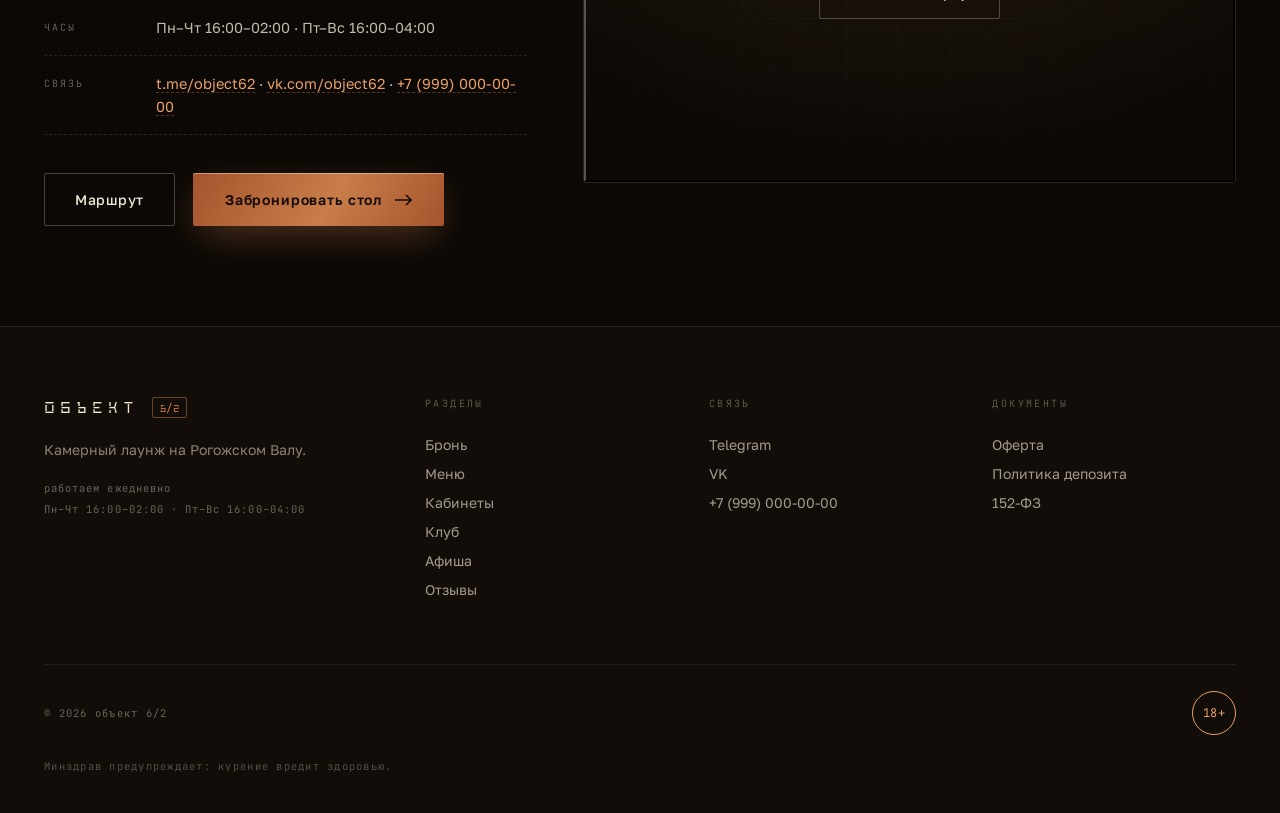
==== commit f087a6b2: "Soften paper texture under text for readability" ====
--- a/index.html
+++ b/index.html
@@ -341,7 +341,7 @@
   .plan-card{
     position:relative;
     background:
-      linear-gradient(155deg, rgba(242,231,207,.34) 0%, rgba(216,200,168,.46) 100%),
+      linear-gradient(155deg, rgba(242,231,207,.56) 0%, rgba(216,200,168,.64) 100%),
       url("assets/paper.jpg") 24% 28%/cover,
       #e9dcc3;
     max-width:100%;box-sizing:border-box;overflow:hidden;
@@ -492,7 +492,7 @@
   .r-card{
     position:relative;
     background:
-      linear-gradient(155deg, rgba(242,231,207,.34) 0%, rgba(216,200,168,.46) 100%),
+      linear-gradient(155deg, rgba(242,231,207,.56) 0%, rgba(216,200,168,.64) 100%),
       url("assets/paper.jpg") var(--paper-pos,50% 50%)/cover,
       #e9dcc3;
     color:#241a10;border-radius:3px;
@@ -1253,7 +1253,7 @@
       radial-gradient(46% 34% at 10% 84%, rgba(118,84,42,.22) 0%, transparent 72%),
       radial-gradient(28% 20% at 42% 32%, rgba(150,112,62,.12) 0%, transparent 70%),
       radial-gradient(22% 16% at 66% 68%, rgba(140,100,52,.14) 0%, transparent 72%),
-      linear-gradient(160deg, rgba(242,231,207,.30) 0%, rgba(211,192,156,.40) 100%),
+      linear-gradient(160deg, rgba(242,231,207,.50) 0%, rgba(211,192,156,.58) 100%),
       url("assets/paper.jpg") 72% 42%/cover,
       #e7d8bc;
     border:1px solid rgba(36,26,16,.28);transform:rotate(-.7deg);
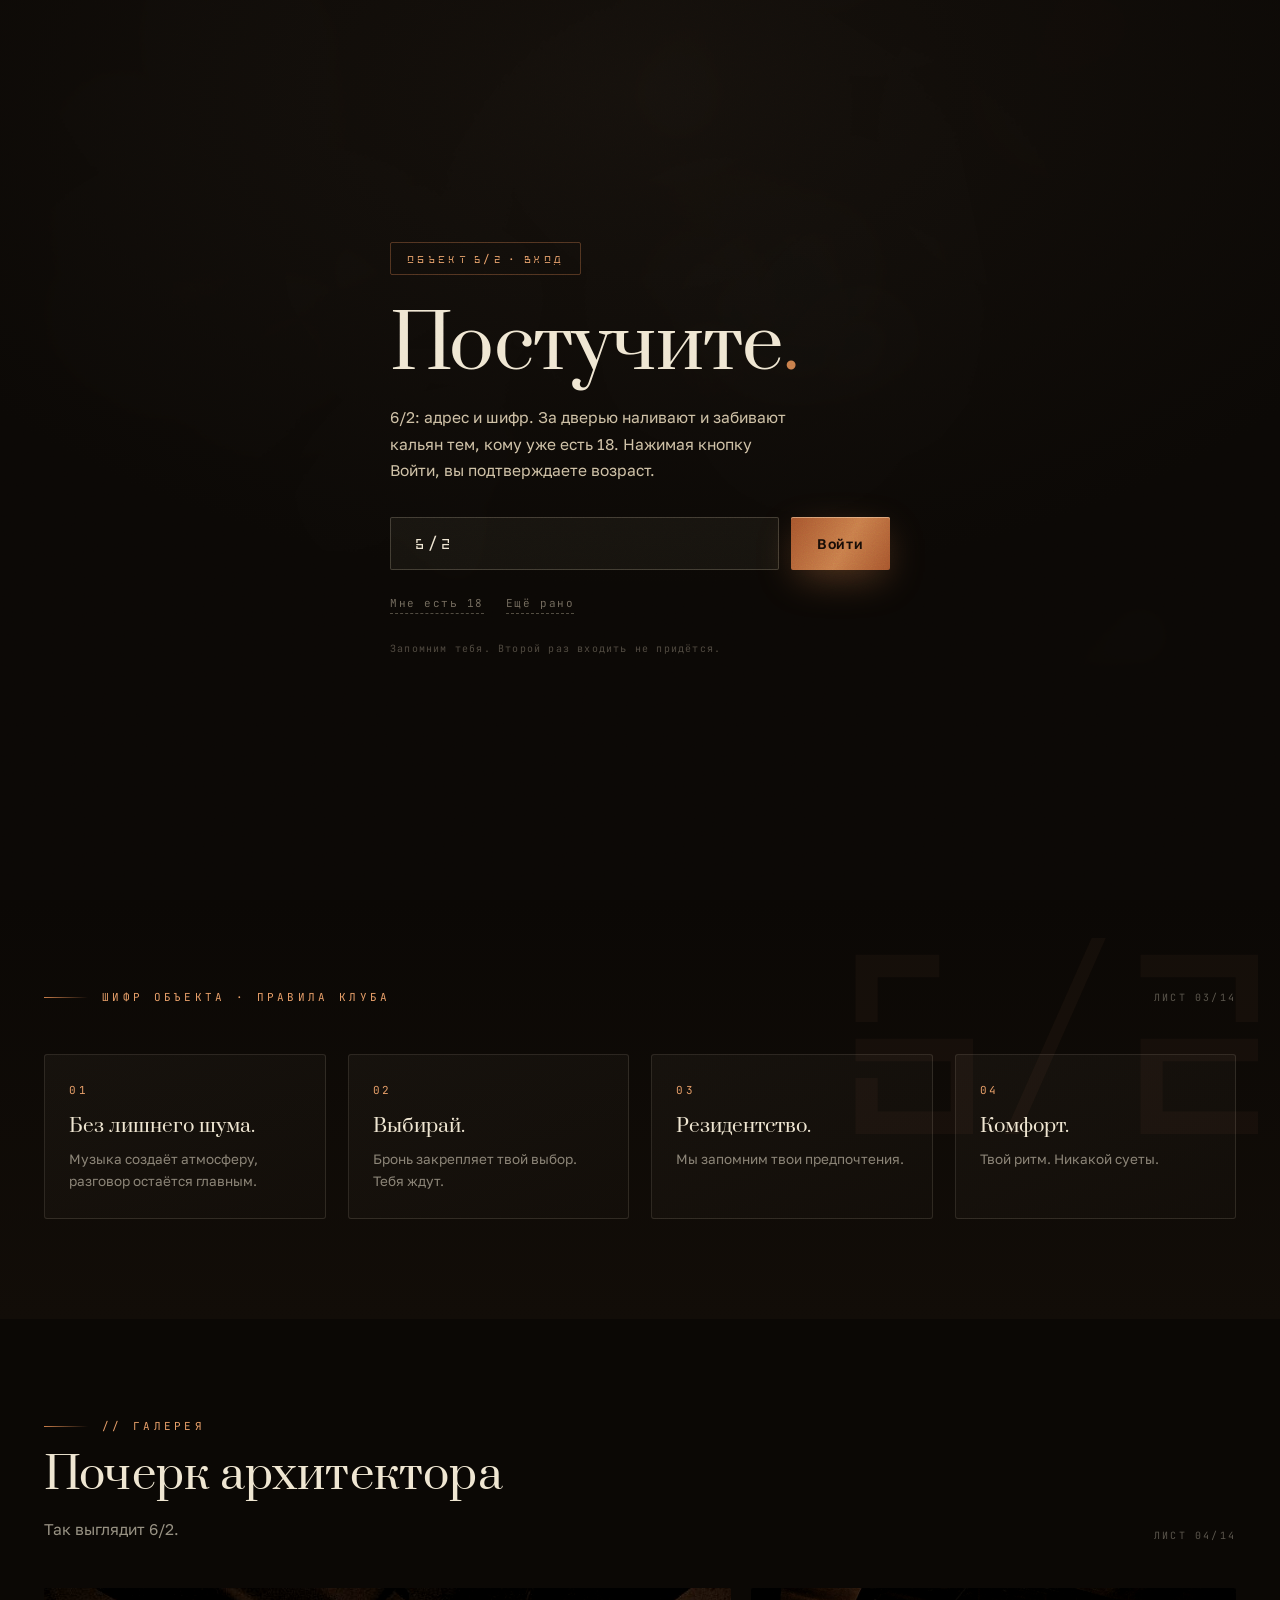
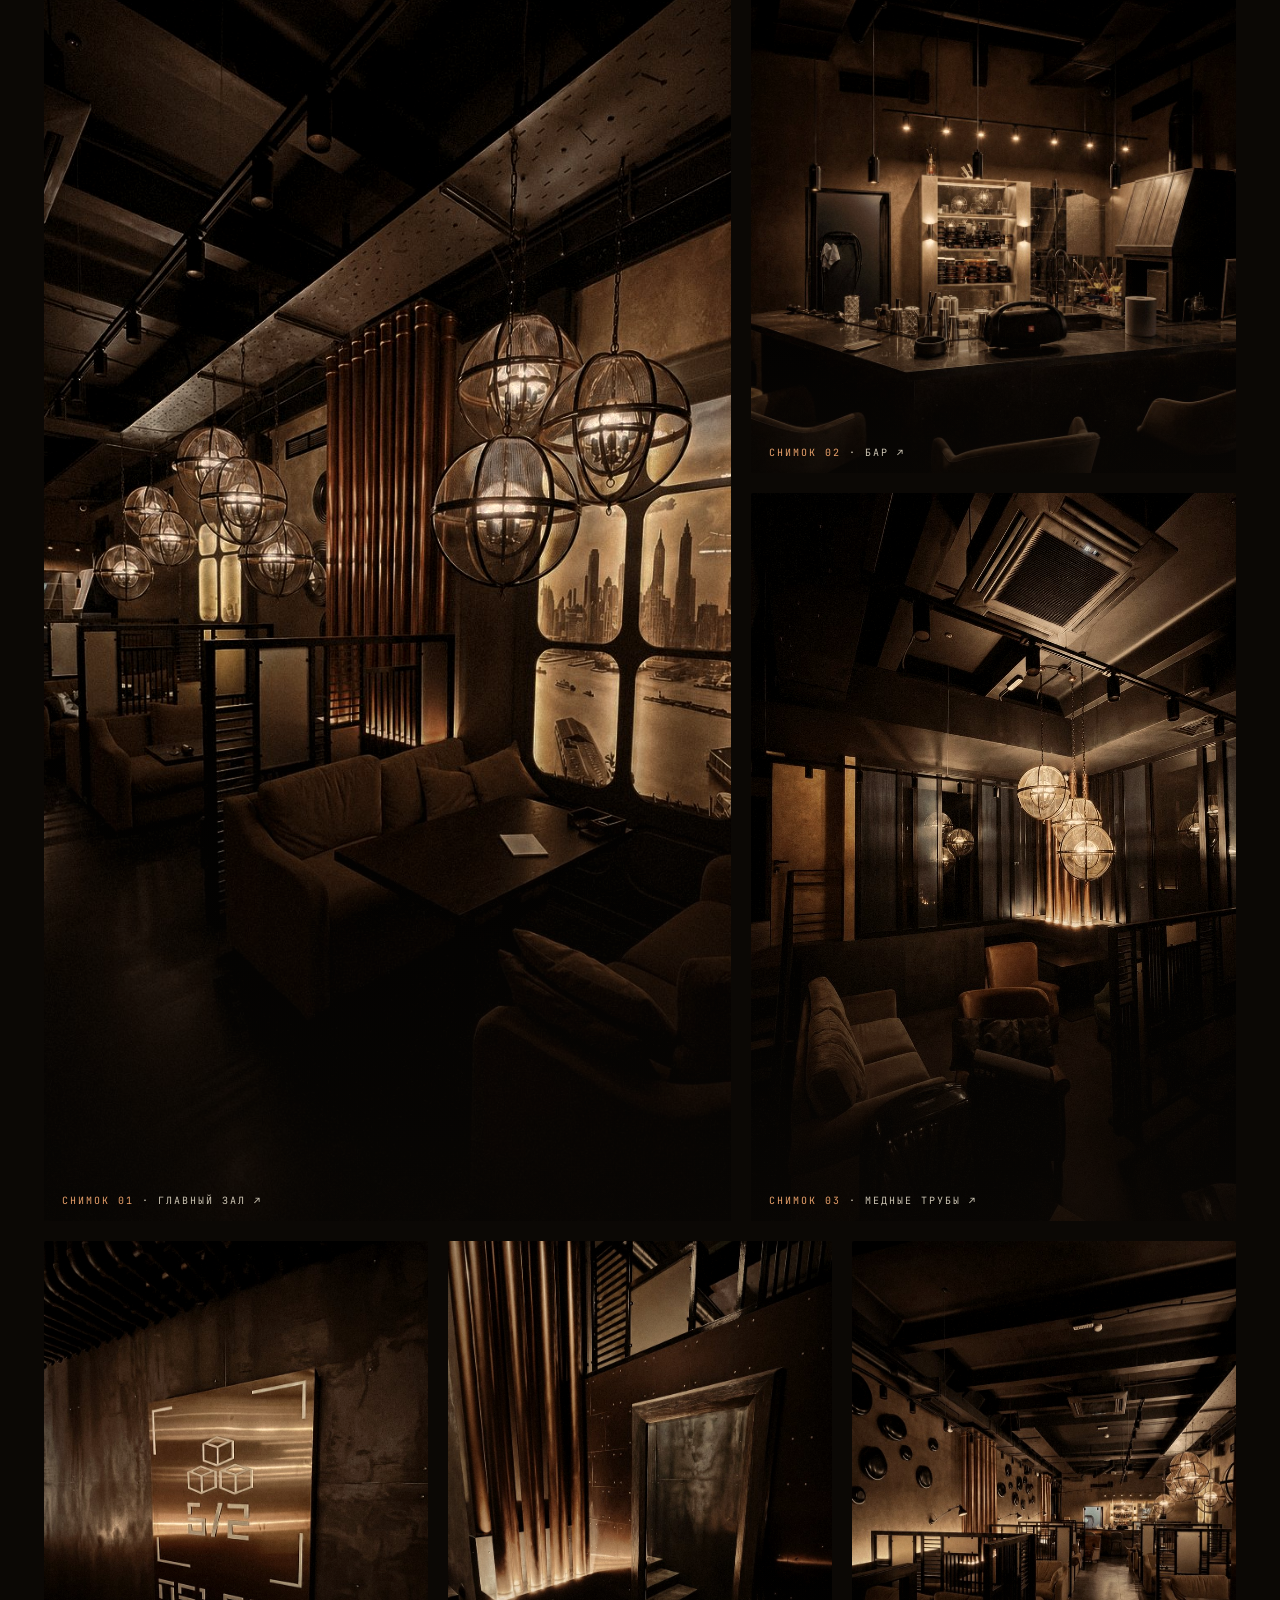
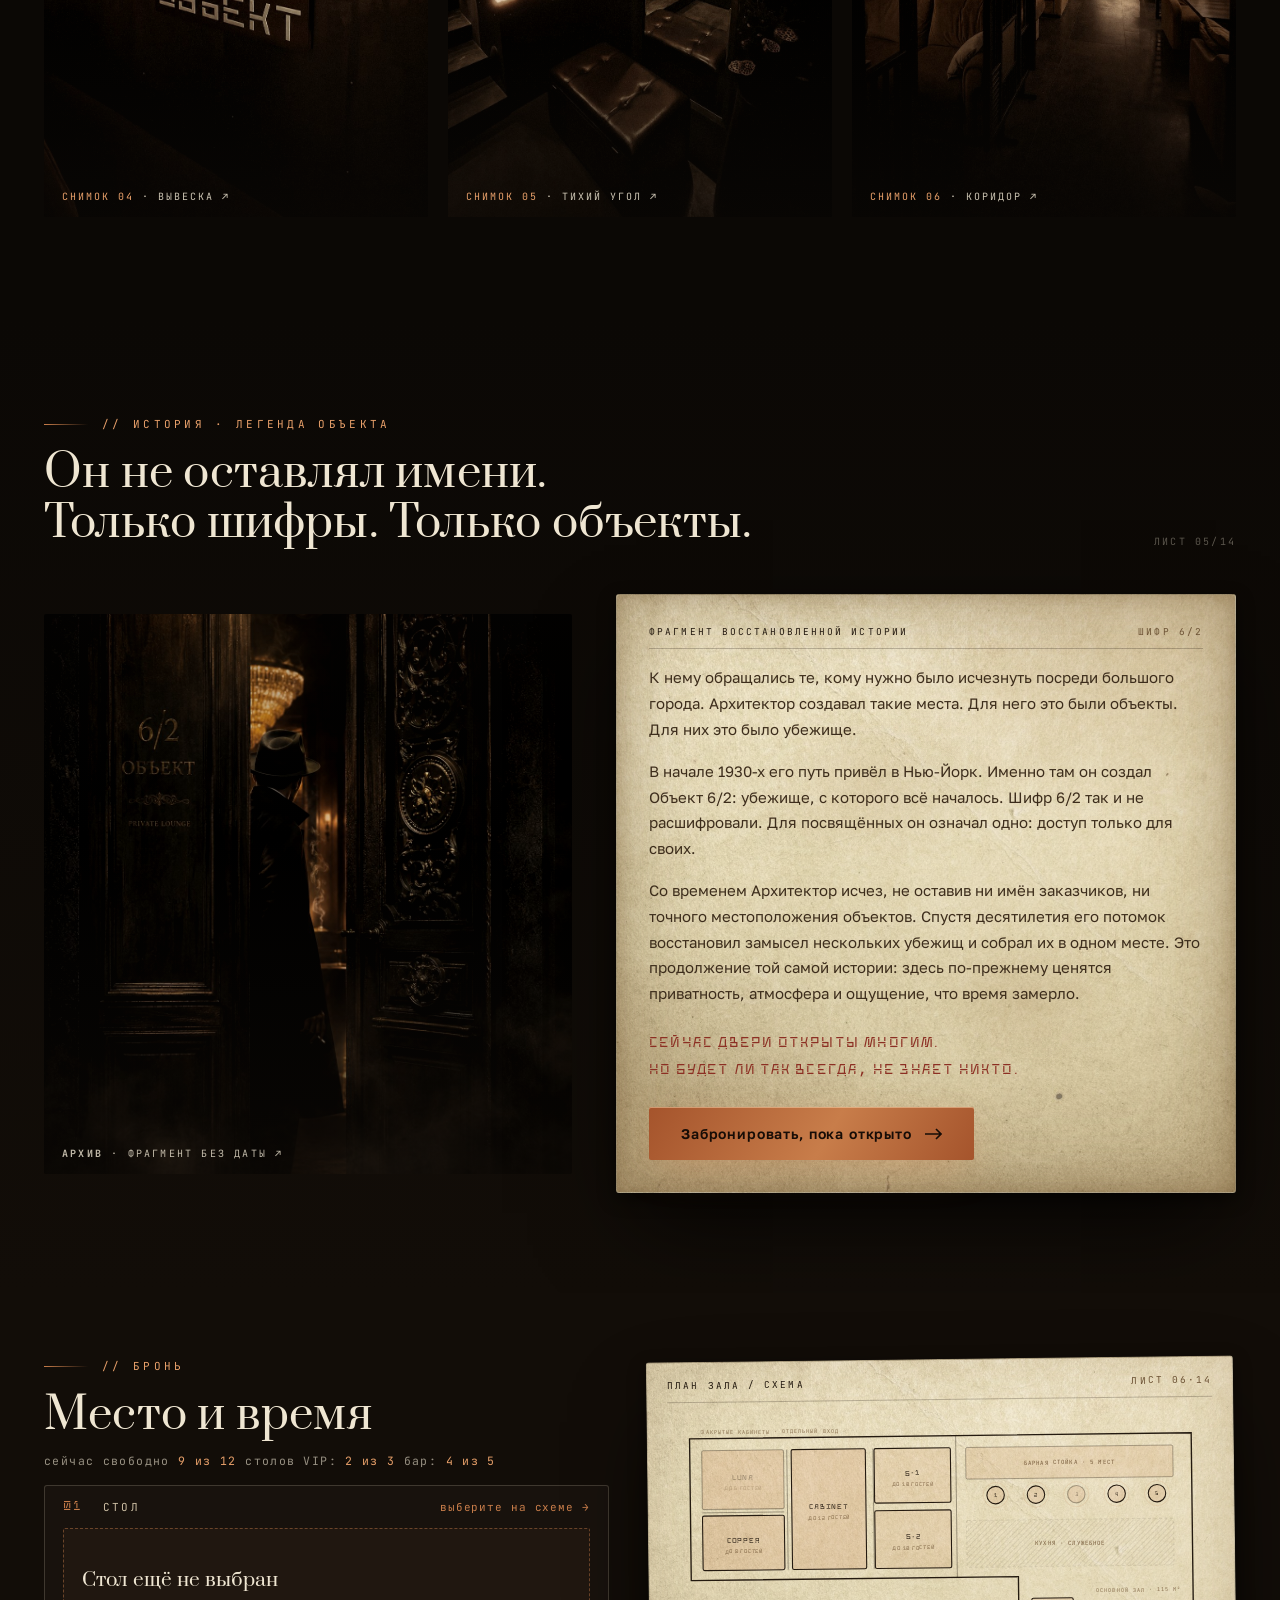
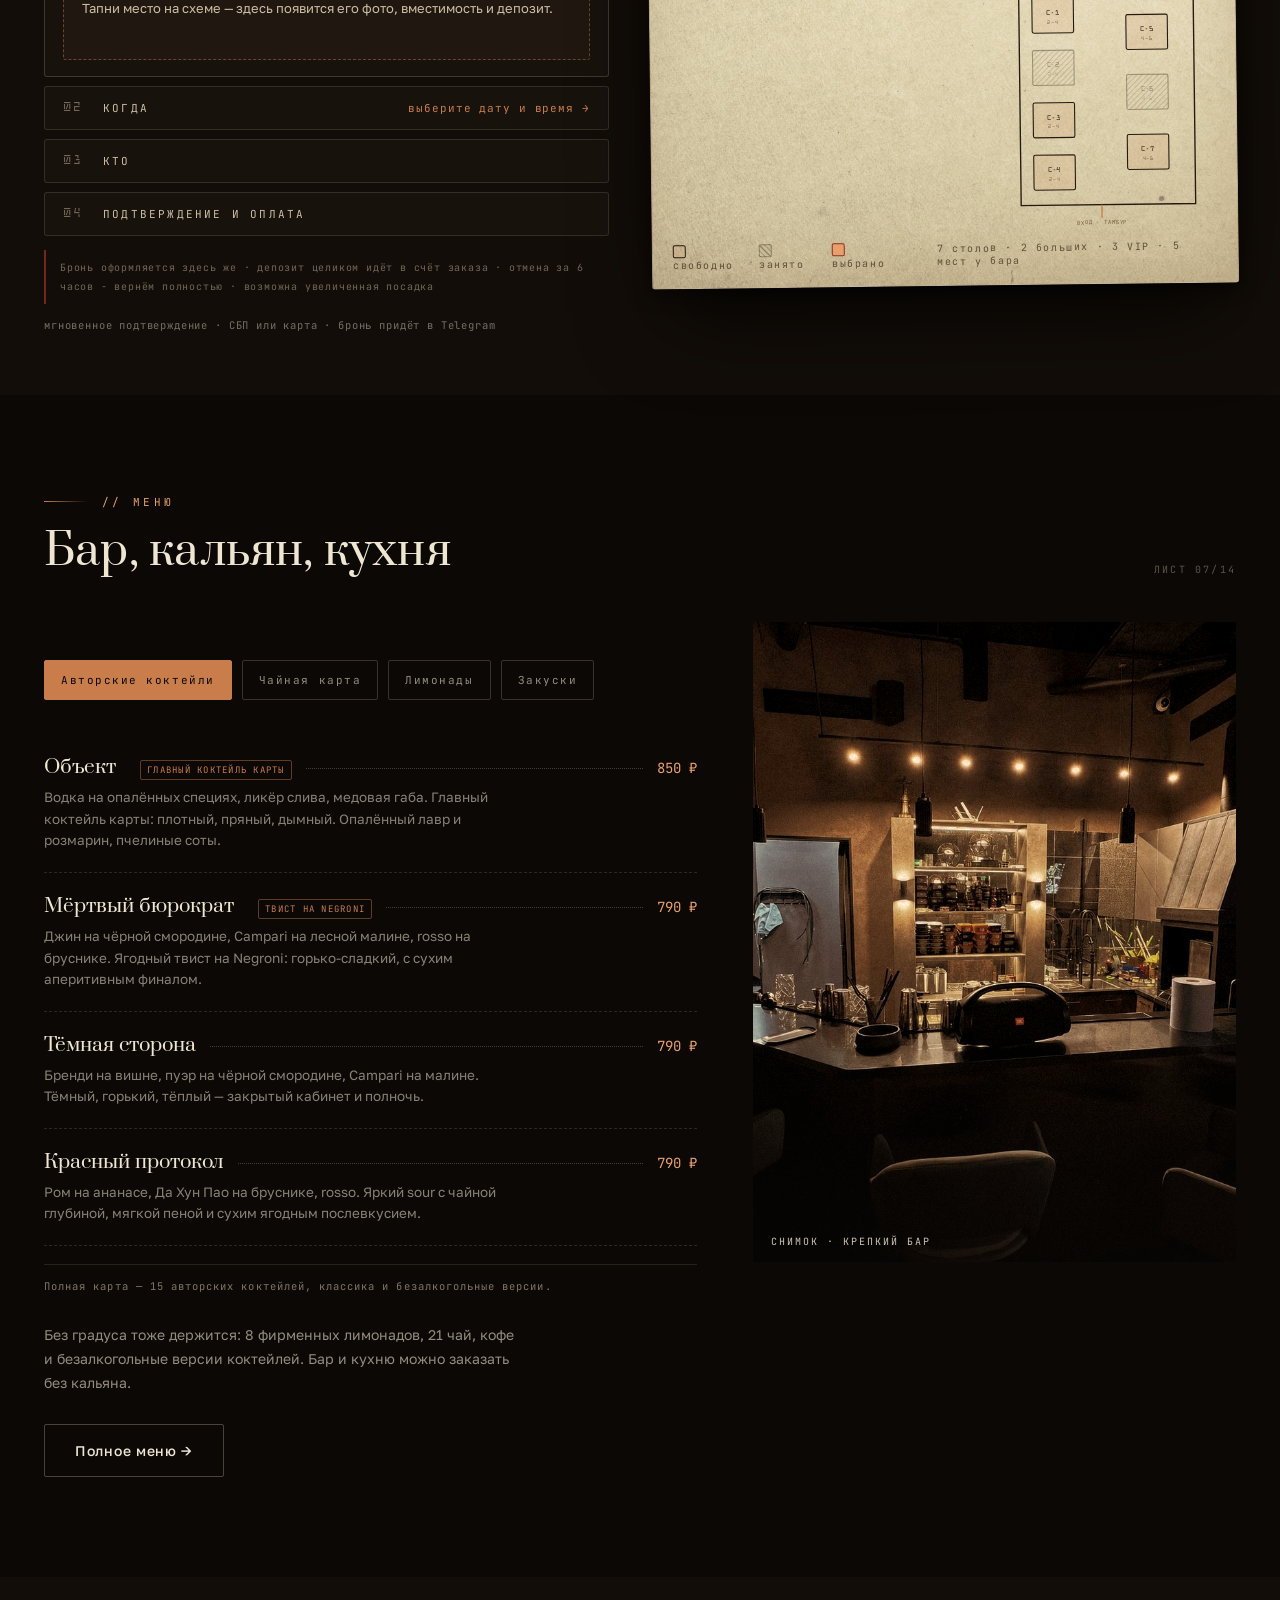
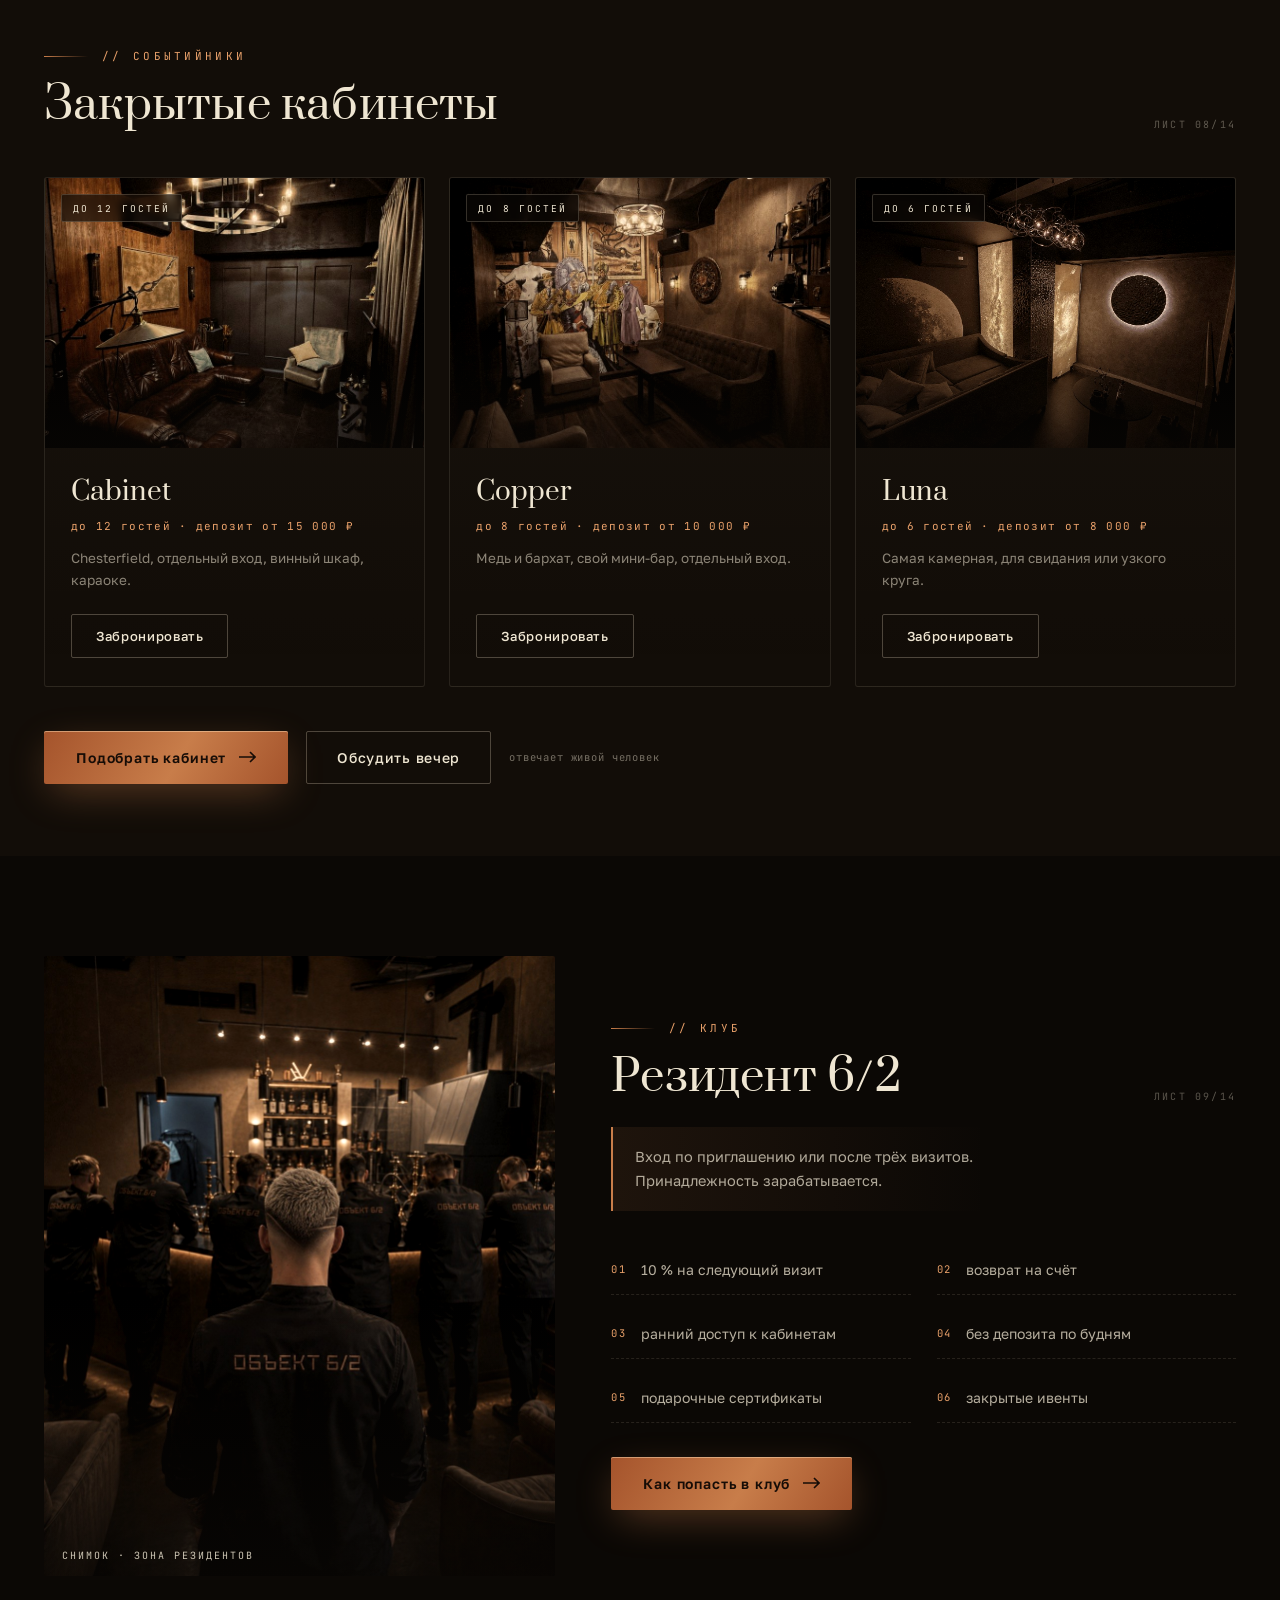
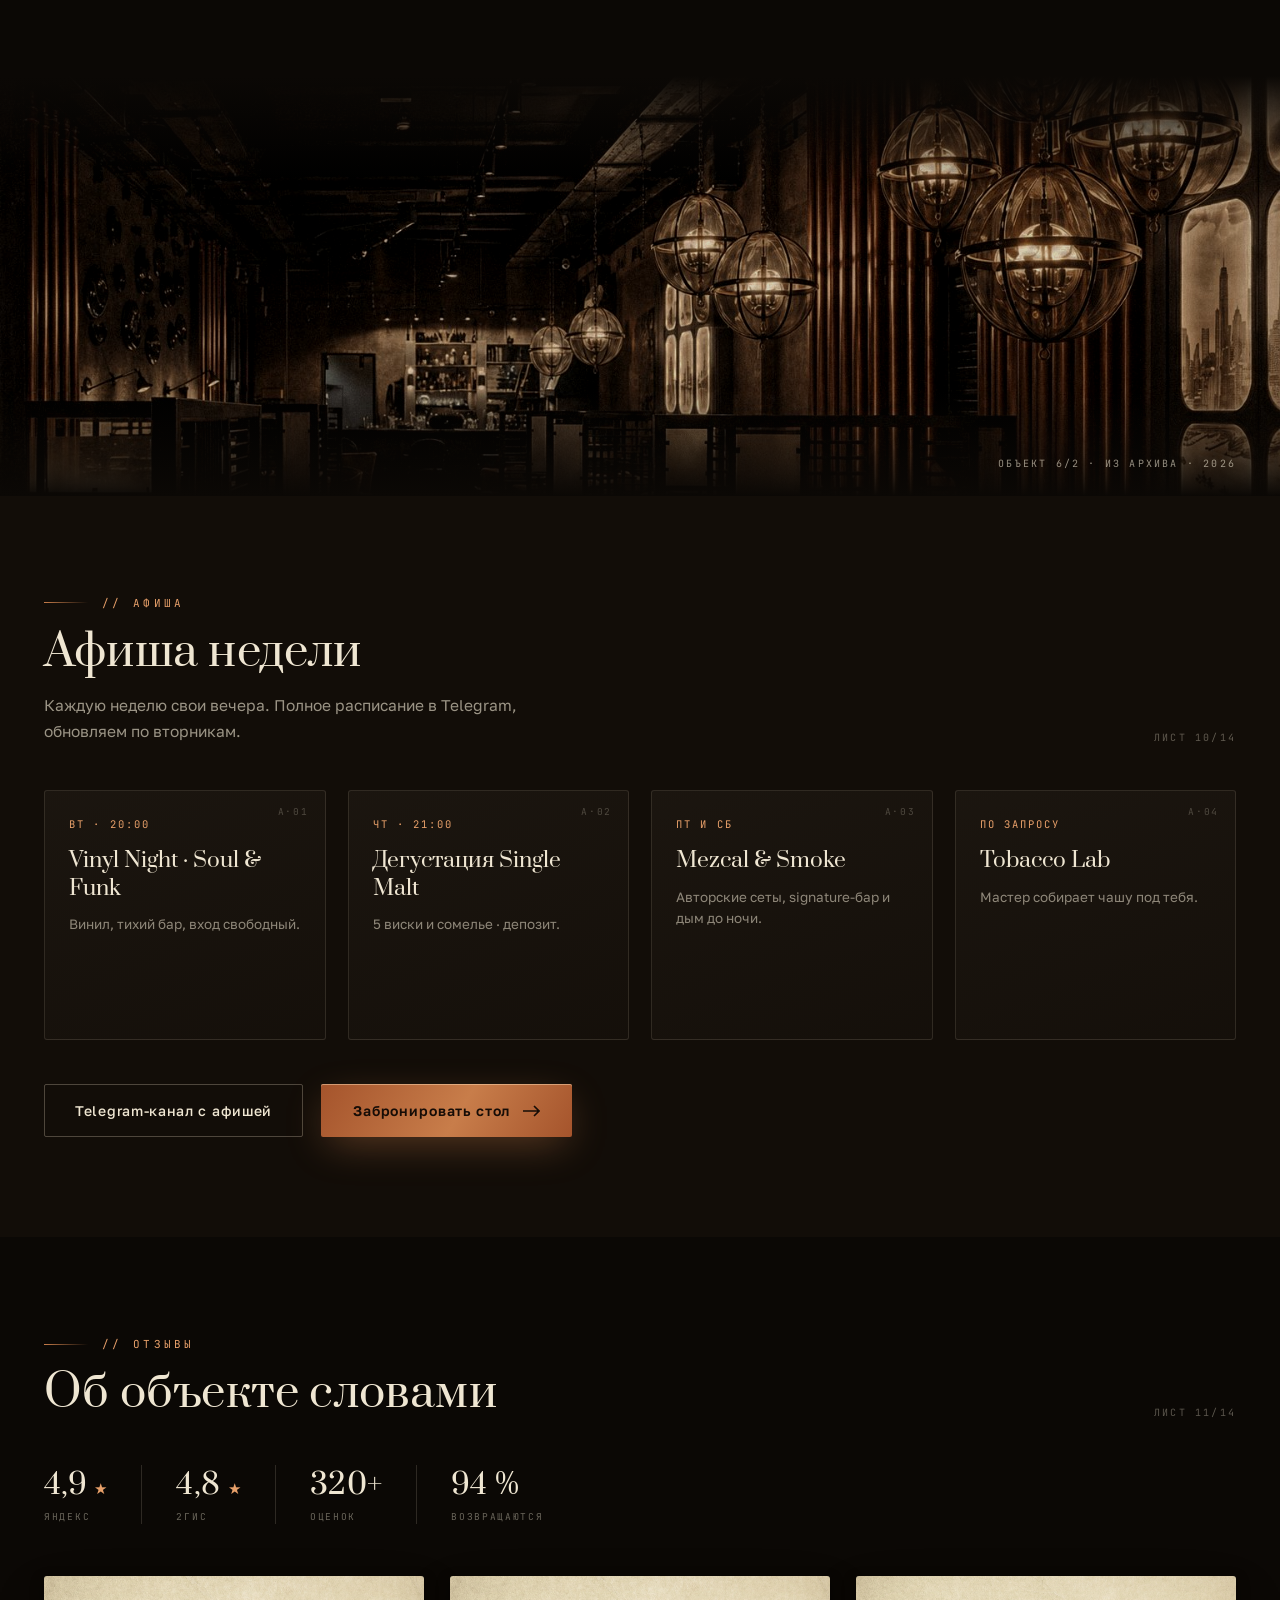
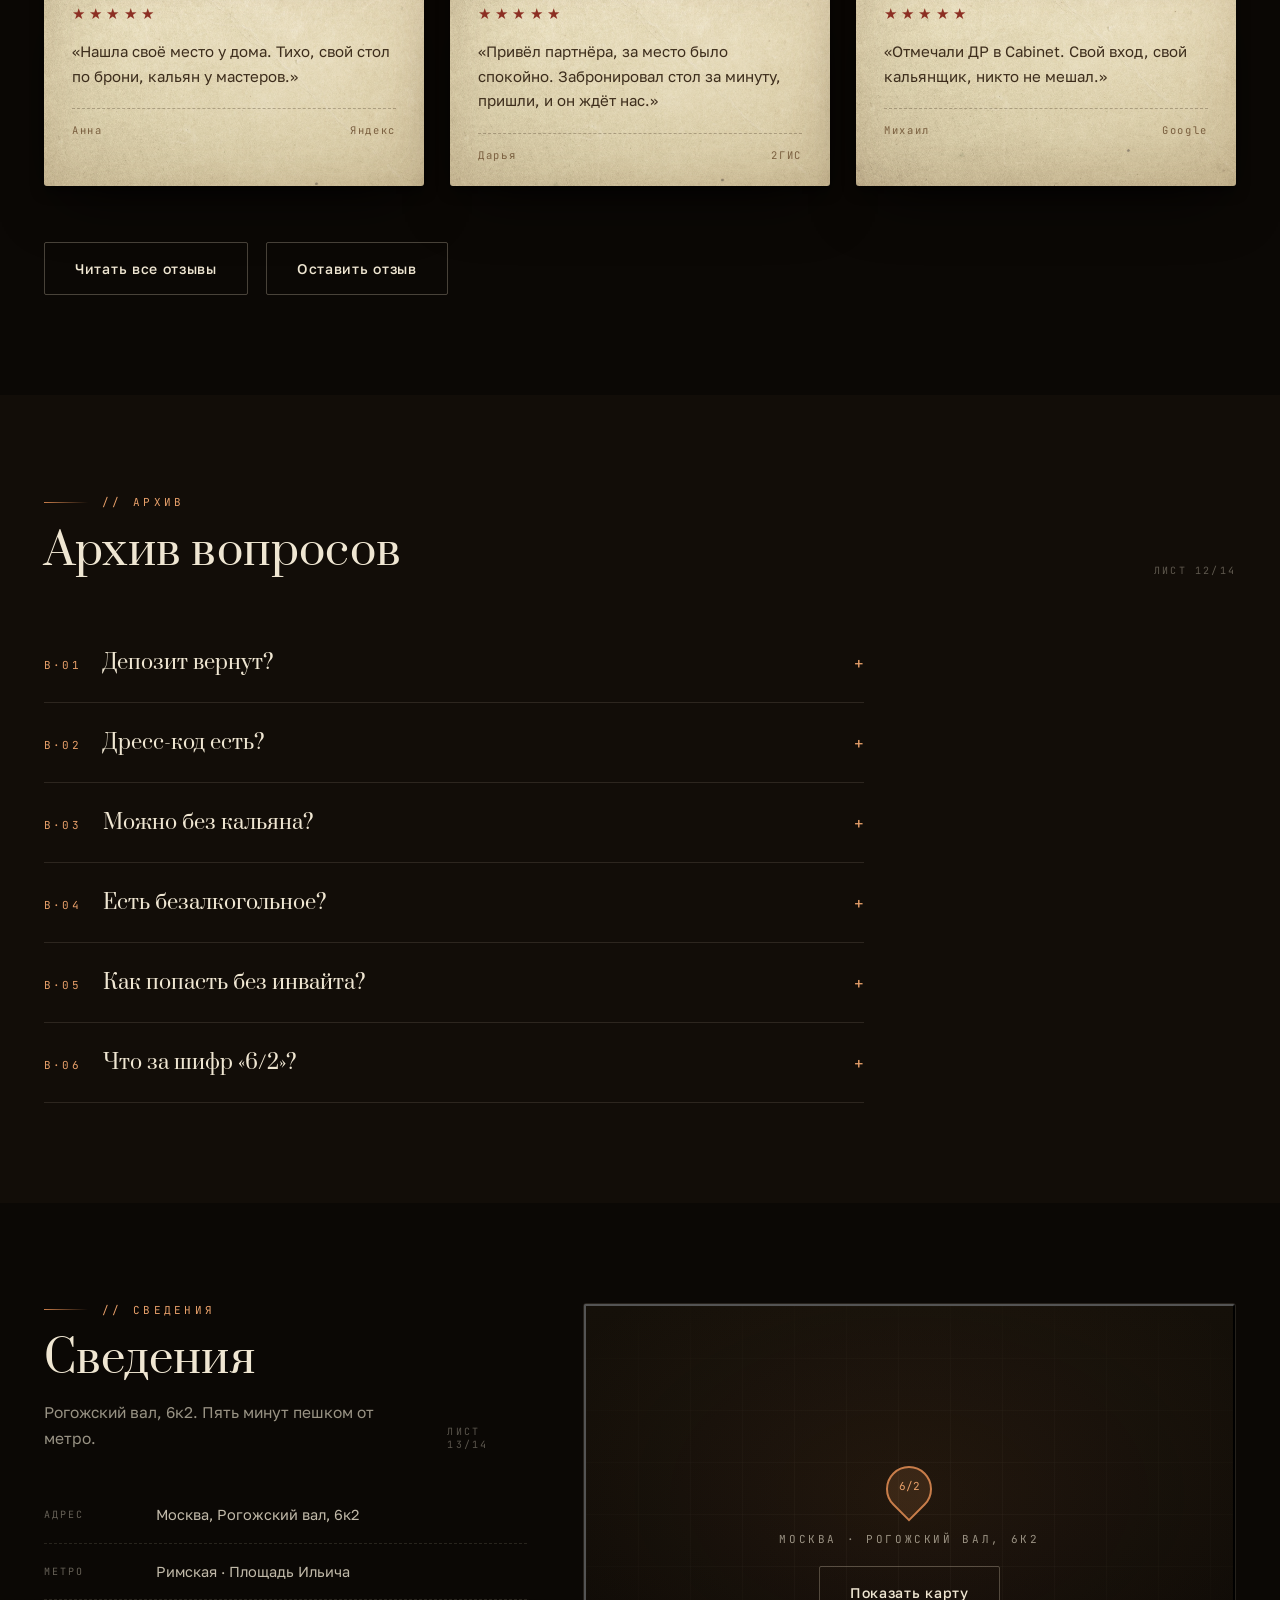
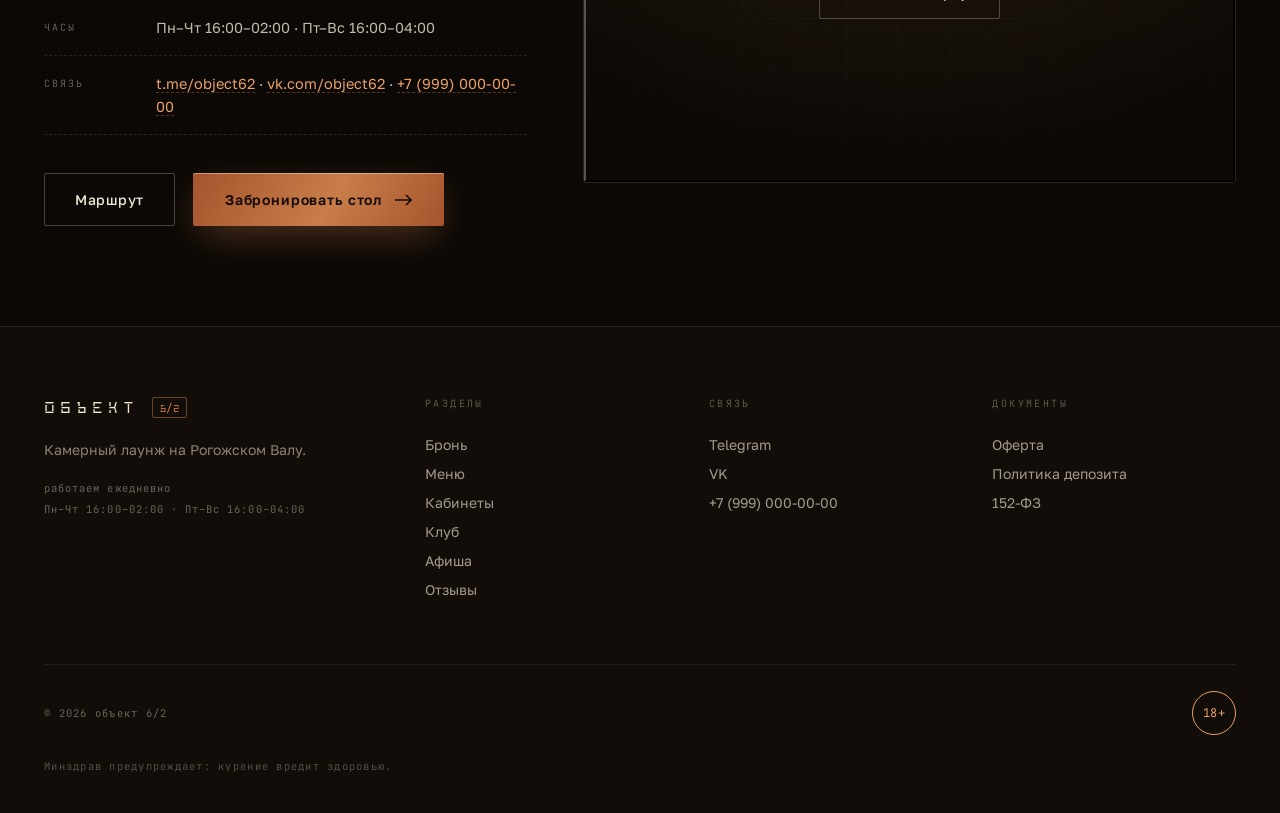
==== commit 61fa6303: "PR1 · Каркас данных брони: config.json, /api/v1/config, api.js, гидратация блока из конфига - config" ====
--- a/index.html
+++ b/index.html
@@ -1514,23 +1514,23 @@
         </div>
         <!-- мобильный вход в мастер брони (десктоп сразу видит аккордеон и план) -->
         <div class="bk-mobile-cta io">
-          <button class="btn" type="button" id="bkOpen">Выбрать стол и время
+          <button class="btn" type="button" id="bkOpen" data-str="cta.mobile" data-str-mode="first">Выбрать стол и время
             <svg width="17" height="12" viewBox="0 0 17 12" fill="none"><path d="M11 1l5 5-5 5M16 6H0" stroke="currentColor" stroke-width="1.6"/></svg>
           </button>
-          <span class="mono-note">бронь оформляется здесь же · депозит целиком идёт в счёт заказа</span>
+          <span class="mono-note" data-str="cta.note">бронь оформляется здесь же · депозит целиком идёт в счёт заказа</span>
         </div>
         <div class="bk io" id="bkWizard">
 
           <div class="bk-step done" data-bk="1">
             <div class="bk-head" data-goto="1">
-              <span class="bk-no">01</span><span class="bk-ttl">Стол</span>
-              <span class="bk-val" id="bkV1">выберите на схеме →</span>
+              <span class="bk-no">01</span><span class="bk-ttl" data-str="step1.title">Стол</span>
+              <span class="bk-val" id="bkV1" data-str="step1.valueEmpty">выберите на схеме →</span>
             </div>
             <!-- карточка выбранного места: фото появляется после выбора на схеме -->
             <div class="bk-pick is-empty" id="bkPick">
               <div class="bk-pick-empty" id="bkPickEmpty" role="status">
-                <b>Стол ещё не выбран</b>
-                <span>Тапни место на схеме — здесь появится его фото, вместимость и депозит.</span>
+                <b data-str="step1.pickEmptyTitle">Стол ещё не выбран</b>
+                <span data-str="step1.pickEmptyText">Тапни место на схеме — здесь появится его фото, вместимость и депозит.</span>
               </div>
               <img class="bk-pick-ph" id="bkPickPh" alt="" width="520" height="325" loading="lazy" decoding="async" hidden>
               <div class="bk-pick-txt">
@@ -1539,80 +1539,79 @@
                 <span class="bk-pick-note" id="bkPickNote"></span>
                 <span class="bk-pick-dep" id="bkPickDep"></span>
               </div>
-              <button class="bk-pick-x" type="button" id="bkPickX" aria-label="Сбросить выбор места">Выбрать другое</button>
+              <button class="bk-pick-x" type="button" id="bkPickX" aria-label="Сбросить выбор места" data-str="step1.pickOther">Выбрать другое</button>
             </div>
           </div>
 
           <div class="bk-step" data-bk="2">
             <div class="bk-head" data-goto="2">
-              <span class="bk-no">02</span><span class="bk-ttl">Когда</span>
-              <span class="bk-val" id="bkV2">выберите дату и время →</span>
+              <span class="bk-no">02</span><span class="bk-ttl" data-str="step2.title">Когда</span>
+              <span class="bk-val" id="bkV2" data-str="step2.valueEmpty">выберите дату и время →</span>
             </div>
             <div class="bk-body">
-              <label class="bk-lbl">Дата</label>
+              <label class="bk-lbl" data-str="step2.dateLabel">Дата</label>
               <div class="bk-lane"><div class="bk-chips" id="bkDates"></div></div>
-              <label class="bk-lbl">Время</label>
-              <div class="bk-lane"><div class="bk-chips" id="bkTimes"><span class="bk-hint" style="margin:0">Сначала выберите дату</span></div></div>
-              <div class="bk-err" id="bkE2">Выберите дату и время</div>
-              <div class="bk-act"><button class="btn" type="button" id="bkTo3">Дальше →</button></div>
+              <label class="bk-lbl" data-str="step2.timeLabel">Время</label>
+              <div class="bk-lane"><div class="bk-chips" id="bkTimes"><span class="bk-hint" style="margin:0" data-str="step2.pickDateFirst">Сначала выберите дату</span></div></div>
+              <div class="bk-err" id="bkE2" data-str="step2.error">Выберите дату и время</div>
+              <div class="bk-act"><button class="btn" type="button" id="bkTo3" data-str="nav.next">Дальше →</button></div>
             </div>
           </div>
 
           <div class="bk-step" data-bk="3">
             <div class="bk-head" data-goto="3">
-              <span class="bk-no">03</span><span class="bk-ttl">Кто</span>
+              <span class="bk-no">03</span><span class="bk-ttl" data-str="step3.title">Кто</span>
               <span class="bk-val" id="bkV3"></span>
             </div>
             <div class="bk-body">
               <div class="bk-grid2">
-                <div><label class="bk-lbl" for="bkName">Имя</label>
-                  <input class="bk-inp" id="bkName" type="text" autocomplete="name" placeholder="Как к вам обращаться"></div>
-                <div><label class="bk-lbl" for="bkPhone">Телефон</label>
-                  <input class="bk-inp" id="bkPhone" type="tel" autocomplete="tel" inputmode="tel" placeholder="+7 900 000-00-00"></div>
+                <div><label class="bk-lbl" for="bkName" data-str="step3.nameLabel">Имя</label>
+                  <input class="bk-inp" id="bkName" type="text" autocomplete="name" placeholder="Как к вам обращаться" data-str-ph="step3.namePlaceholder"></div>
+                <div><label class="bk-lbl" for="bkPhone" data-str="step3.phoneLabel">Телефон</label>
+                  <input class="bk-inp" id="bkPhone" type="tel" autocomplete="tel" inputmode="tel" placeholder="+7 900 000-00-00" data-str-ph="step3.phonePlaceholder"></div>
               </div>
               <div class="bk-grid2">
-                <div><label class="bk-lbl" for="bkGuests">Гостей</label>
+                <div><label class="bk-lbl" for="bkGuests" data-str="step3.guestsLabel">Гостей</label>
                   <input class="bk-inp" id="bkGuests" type="number" min="1" max="12" value="2"></div>
-                <div><label class="bk-lbl" for="bkComment">Комментарий</label>
-                  <input class="bk-inp" id="bkComment" type="text" placeholder="Повод, пожелания — необязательно"></div>
+                <div><label class="bk-lbl" for="bkComment" data-str="step3.commentLabel">Комментарий</label>
+                  <input class="bk-inp" id="bkComment" type="text" placeholder="Повод, пожелания — необязательно" data-str-ph="step3.commentPlaceholder"></div>
               </div>
-              <div class="bk-err" id="bkE3">Проверьте имя и телефон</div>
-              <div class="bk-act"><button class="btn" type="button" id="bkTo4">Дальше →</button>
-                <button class="bk-edit" type="button" data-goto="2">← Назад</button></div>
+              <div class="bk-err" id="bkE3" data-str="step3.error">Проверьте имя и телефон</div>
+              <div class="bk-act"><button class="btn" type="button" id="bkTo4" data-str="nav.next">Дальше →</button>
+                <button class="bk-edit" type="button" data-goto="2" data-str="nav.back">← Назад</button></div>
             </div>
           </div>
 
           <div class="bk-step" data-bk="4">
             <div class="bk-head" data-goto="4">
-              <span class="bk-no">04</span><span class="bk-ttl">Подтверждение и оплата</span>
+              <span class="bk-no">04</span><span class="bk-ttl" data-str="step4.title">Подтверждение и оплата</span>
             </div>
             <div class="bk-body">
               <div class="bk-sum">
-                <div class="bk-srow"><span>Место</span><b id="bkS1"></b></div>
-                <div class="bk-srow"><span>Дата и время</span><b id="bkS2"></b></div>
-                <div class="bk-srow"><span>Гость</span><b id="bkS3"></b></div>
-                <div class="bk-srow"><span>Гостей</span><b id="bkS4"></b></div>
-                <div class="bk-srow bk-dep"><span>Депозит</span><b id="bkS5"></b></div>
+                <div class="bk-srow"><span data-str="step4.rowSpot">Место</span><b id="bkS1"></b></div>
+                <div class="bk-srow"><span data-str="step4.rowWhen">Дата и время</span><b id="bkS2"></b></div>
+                <div class="bk-srow"><span data-str="step4.rowGuest">Гость</span><b id="bkS3"></b></div>
+                <div class="bk-srow"><span data-str="step4.rowGuests">Гостей</span><b id="bkS4"></b></div>
+                <div class="bk-srow bk-dep"><span data-str="step4.rowDeposit">Депозит</span><b id="bkS5"></b></div>
               </div>
-              <p class="bk-hint">Депозит закрепляет стол и целиком идёт в счёт заказа.
+              <p class="bk-hint" data-str="step4.hint">Депозит закрепляет стол и целиком идёт в счёт заказа.
                  Отмена за 6 часов - вернём полностью.</p>
               <label class="bk-agree"><input type="checkbox" id="bkAgree">
-                <span>Согласен с условиями брони и обработкой персональных данных</span></label>
-              <div class="bk-err" id="bkE4">Подтвердите согласие с условиями</div>
+                <span data-str="step4.agree">Согласен с условиями брони и обработкой персональных данных</span></label>
+              <div class="bk-err" id="bkE4" data-str="step4.error">Подтвердите согласие с условиями</div>
               <div class="bk-act">
-                <button class="btn" type="button" id="bkPay">Оплатить депозит</button>
-                <span class="bk-pay"><i>Т</i> Оплата через Т-Банк · СБП или карта</span>
-                <button class="bk-edit" type="button" data-goto="3">← Назад</button>
+                <button class="btn" type="button" id="bkPay" data-str="step4.payButton">Оплатить депозит</button>
+                <span class="bk-pay" data-str="step4.payNote" data-str-mode="last"><i>Т</i> Оплата через Т-Банк · СБП или карта</span>
+                <button class="bk-edit" type="button" data-goto="3" data-str="nav.back">← Назад</button>
               </div>
-              <div class="bk-wait" id="bkWait"><span class="bk-spin"></span>
-                Переходим на защищённую страницу Т-Банк…</div>
+              <div class="bk-wait" id="bkWait"><span class="bk-spin"></span><span data-str="step4.wait">Переходим на защищённую страницу Т-Банк…</span></div>
             </div>
           </div>
         </div>
-        <p class="bk-foot io">Бронь оформляется здесь же · депозит целиком идёт в счёт заказа ·
+        <p class="bk-foot io" data-str="foot.note">Бронь оформляется здесь же · депозит целиком идёт в счёт заказа ·
           отмена за 6 часов - вернём полностью · возможна увеличенная посадка</p>
         <div class="b-cta-row io">
-          <div class="mono-note">мгновенное подтверждение · СБП или карта · бронь придёт в Telegram</div>
+          <div class="mono-note" data-str="foot.confirmNote">мгновенное подтверждение · СБП или карта · бронь придёт в Telegram</div>
         </div>
       </div>
       <div class="io plan-col">
@@ -1640,87 +1639,87 @@
                 <line x1="788" y1="720" x2="788" y2="744" stroke="#c87d4a" stroke-width="2.4"/>
                 <text x="788" y="756" text-anchor="middle">ВХОД · ТАМБУР</text>
               </g>
-              <g class="spot cab" data-id="vip-1" data-photo="assets/spots/cab-cabinet.jpg" data-title="Кабинет Cabinet" data-note="Chesterfield, отдельный вход, винный шкаф, караоке" data-label="кабинет Cabinet" data-cap="до 12 гостей" tabindex="0" role="button" aria-label="Кабинет Cabinet, до 12 гостей, свободен">
+              <g class="spot cab" data-id="vip-1" data-table-id="cab_cabinet" data-photo="assets/spots/cab-cabinet.jpg" data-title="Кабинет Cabinet" data-note="Chesterfield, отдельный вход, винный шкаф, караоке" data-label="кабинет Cabinet" data-cap="до 12 гостей" tabindex="0" role="button" aria-label="Кабинет Cabinet, до 12 гостей, свободен">
                 <rect class="shape" x="226" y="62" width="136" height="220" rx="3"/>
                 <text x="294" y="172" text-anchor="middle">CABINET</text>
                 <text class="cap" x="294" y="191" text-anchor="middle">ДО 12 ГОСТЕЙ</text>
               </g>
-              <g class="spot cab" data-id="vip-2" data-photo="assets/spots/cab-copper.jpg" data-title="Кабинет Copper" data-note="Медь и бархат, свой мини-бар, отдельный вход" data-label="кабинет Copper" data-cap="до 8 гостей" tabindex="0" role="button" aria-label="Кабинет Copper, до 8 гостей, свободен">
+              <g class="spot cab" data-id="vip-2" data-table-id="cab_copper" data-photo="assets/spots/cab-copper.jpg" data-title="Кабинет Copper" data-note="Медь и бархат, свой мини-бар, отдельный вход" data-label="кабинет Copper" data-cap="до 8 гостей" tabindex="0" role="button" aria-label="Кабинет Copper, до 8 гостей, свободен">
                 <rect class="shape" x="62" y="182" width="150" height="100" rx="3"/>
                 <text x="137" y="232" text-anchor="middle">COPPER</text>
                 <text class="cap" x="137" y="251" text-anchor="middle">ДО 8 ГОСТЕЙ</text>
               </g>
-              <g class="spot cab busy" data-id="vip-3" data-photo="assets/spots/cab-luna.jpg" data-title="Кабинет Luna" data-note="Самая камерная, для свидания или узкого круга" data-label="кабинет Luna" data-cap="до 6 гостей" role="button" aria-label="Кабинет Luna, до 6 гостей, занят">
+              <g class="spot cab busy" data-id="vip-3" data-table-id="cab_luna" data-photo="assets/spots/cab-luna.jpg" data-title="Кабинет Luna" data-note="Самая камерная, для свидания или узкого круга" data-label="кабинет Luna" data-cap="до 6 гостей" role="button" aria-label="Кабинет Luna, до 6 гостей, занят">
                 <rect class="shape" x="62" y="62" width="150" height="108" rx="3"/>
                 <text x="137" y="116" text-anchor="middle">LUNA</text>
                 <text class="cap" x="137" y="135" text-anchor="middle">ДО 6 ГОСТЕЙ</text>
               </g>
-              <g class="spot table big" data-id="big-1" data-photo="assets/spots/big.jpg" data-title="Большой стол Б-1" data-note="Длинный стол под компанию, у окна основного зала" data-label="большой стол Б-1" data-cap="до 10 гостей" tabindex="0" role="button" aria-label="Большой стол Б-1, до 10 гостей, свободен">
+              <g class="spot table big" data-id="big-1" data-table-id="b1" data-photo="assets/spots/big.jpg" data-title="Большой стол Б-1" data-note="Длинный стол под компанию, у окна основного зала" data-label="большой стол Б-1" data-cap="до 10 гостей" tabindex="0" role="button" aria-label="Большой стол Б-1, до 10 гостей, свободен">
                 <rect class="shape" x="378" y="62" width="140" height="100" rx="3"/>
                 <text x="448" y="112" text-anchor="middle">Б-1</text>
                 <text class="cap" x="448" y="131" text-anchor="middle">ДО 10 ГОСТЕЙ</text>
               </g>
-              <g class="spot table big" data-id="big-2" data-photo="assets/spots/big.jpg" data-title="Большой стол Б-2" data-note="Длинный стол под компанию, ближе к бару" data-label="большой стол Б-2" data-cap="до 10 гостей" tabindex="0" role="button" aria-label="Большой стол Б-2, до 10 гостей, свободен">
+              <g class="spot table big" data-id="big-2" data-table-id="b2" data-photo="assets/spots/big.jpg" data-title="Большой стол Б-2" data-note="Длинный стол под компанию, ближе к бару" data-label="большой стол Б-2" data-cap="до 10 гостей" tabindex="0" role="button" aria-label="Большой стол Б-2, до 10 гостей, свободен">
                 <rect class="shape" x="378" y="176" width="140" height="106" rx="3"/>
                 <text x="448" y="229" text-anchor="middle">Б-2</text>
                 <text class="cap" x="448" y="248" text-anchor="middle">ДО 10 ГОСТЕЙ</text>
               </g>
-              <g class="spot seat" data-id="bar-1" data-photo="assets/spots/seat.jpg" data-title="Место у бара 1" data-note="За стойкой, разговор с барменом и вид на пролив" data-label="место у бара Б-1" data-cap="1 гость" tabindex="0" role="button" aria-label="Место у бара Б-1, свободно">
+              <g class="spot seat" data-id="bar-1" data-table-id="bar1" data-photo="assets/spots/seat.jpg" data-title="Место у бара 1" data-note="За стойкой, разговор с барменом и вид на пролив" data-label="место у бара Б-1" data-cap="1 гость" tabindex="0" role="button" aria-label="Место у бара Б-1, свободно">
                 <circle class="ring" cx="600" cy="150" r="23"/>
                 <circle class="shape" cx="600" cy="150" r="16"/>
                 <text x="600" y="154" text-anchor="middle">1</text>
               </g>
-              <g class="spot seat" data-id="bar-2" data-photo="assets/spots/seat.jpg" data-title="Место у бара 2" data-note="За стойкой, разговор с барменом и вид на пролив" data-label="место у бара Б-2" data-cap="1 гость" tabindex="0" role="button" aria-label="Место у бара Б-2, свободно">
+              <g class="spot seat" data-id="bar-2" data-table-id="bar2" data-photo="assets/spots/seat.jpg" data-title="Место у бара 2" data-note="За стойкой, разговор с барменом и вид на пролив" data-label="место у бара Б-2" data-cap="1 гость" tabindex="0" role="button" aria-label="Место у бара Б-2, свободно">
                 <circle class="ring" cx="674" cy="150" r="23"/>
                 <circle class="shape" cx="674" cy="150" r="16"/>
                 <text x="674" y="154" text-anchor="middle">2</text>
               </g>
-              <g class="spot seat busy" data-id="bar-3" data-photo="assets/spots/seat.jpg" data-title="Место у бара 3" data-note="За стойкой, разговор с барменом и вид на пролив" data-label="место у бара Б-3" data-cap="1 гость" role="button" aria-label="Место у бара Б-3, занято">
+              <g class="spot seat busy" data-id="bar-3" data-table-id="bar3" data-photo="assets/spots/seat.jpg" data-title="Место у бара 3" data-note="За стойкой, разговор с барменом и вид на пролив" data-label="место у бара Б-3" data-cap="1 гость" role="button" aria-label="Место у бара Б-3, занято">
                 <circle class="ring" cx="748" cy="150" r="23"/>
                 <circle class="shape" cx="748" cy="150" r="16"/>
                 <text x="748" y="154" text-anchor="middle">3</text>
               </g>
-              <g class="spot seat" data-id="bar-4" data-photo="assets/spots/seat.jpg" data-title="Место у бара 4" data-note="За стойкой, разговор с барменом и вид на пролив" data-label="место у бара Б-4" data-cap="1 гость" tabindex="0" role="button" aria-label="Место у бара Б-4, свободно">
+              <g class="spot seat" data-id="bar-4" data-table-id="bar4" data-photo="assets/spots/seat.jpg" data-title="Место у бара 4" data-note="За стойкой, разговор с барменом и вид на пролив" data-label="место у бара Б-4" data-cap="1 гость" tabindex="0" role="button" aria-label="Место у бара Б-4, свободно">
                 <circle class="ring" cx="822" cy="150" r="23"/>
                 <circle class="shape" cx="822" cy="150" r="16"/>
                 <text x="822" y="154" text-anchor="middle">4</text>
               </g>
-              <g class="spot seat" data-id="bar-5" data-photo="assets/spots/seat.jpg" data-title="Место у бара 5" data-note="За стойкой, разговор с барменом и вид на пролив" data-label="место у бара Б-5" data-cap="1 гость" tabindex="0" role="button" aria-label="Место у бара Б-5, свободно">
+              <g class="spot seat" data-id="bar-5" data-table-id="bar5" data-photo="assets/spots/seat.jpg" data-title="Место у бара 5" data-note="За стойкой, разговор с барменом и вид на пролив" data-label="место у бара Б-5" data-cap="1 гость" tabindex="0" role="button" aria-label="Место у бара Б-5, свободно">
                 <circle class="ring" cx="896" cy="150" r="23"/>
                 <circle class="shape" cx="896" cy="150" r="16"/>
                 <text x="896" y="154" text-anchor="middle">5</text>
               </g>
-              <g class="spot table" data-id="t-1" data-photo="assets/spots/table.jpg" data-title="Стол С-1" data-note="Столик у стены, полукруглый диван" data-label="стол С-1" data-cap="2–4 гостей" tabindex="0" role="button" aria-label="Стол С-1, 2–4 гостей, свободен">
+              <g class="spot table" data-id="t-1" data-table-id="s1" data-photo="assets/spots/table.jpg" data-title="Стол С-1" data-note="Столик у стены, полукруглый диван" data-label="стол С-1" data-cap="2–4 гостей" tabindex="0" role="button" aria-label="Стол С-1, 2–4 гостей, свободен">
                 <rect class="shape" x="664" y="340" width="76" height="64" rx="3"/>
                 <text x="702" y="371" text-anchor="middle">С-1</text>
                 <text class="cap" x="702" y="387" text-anchor="middle">2–4</text>
               </g>
-              <g class="spot table busy" data-id="t-2" data-photo="assets/spots/table.jpg" data-title="Стол С-2" data-note="Столик у стены, полукруглый диван" data-label="стол С-2" data-cap="2–4 гостей" role="button" aria-label="Стол С-2, 2–4 гостей, занят">
+              <g class="spot table busy" data-id="t-2" data-table-id="s2" data-photo="assets/spots/table.jpg" data-title="Стол С-2" data-note="Столик у стены, полукруглый диван" data-label="стол С-2" data-cap="2–4 гостей" role="button" aria-label="Стол С-2, 2–4 гостей, занят">
                 <rect class="shape" x="664" y="436" width="76" height="64" rx="3"/>
                 <text x="702" y="467" text-anchor="middle">С-2</text>
                 <text class="cap" x="702" y="483" text-anchor="middle">2–4</text>
               </g>
-              <g class="spot table" data-id="t-3" data-photo="assets/spots/table.jpg" data-title="Стол С-3" data-note="Столик у стены, полукруглый диван" data-label="стол С-3" data-cap="2–4 гостей" tabindex="0" role="button" aria-label="Стол С-3, 2–4 гостей, свободен">
+              <g class="spot table" data-id="t-3" data-table-id="s3" data-photo="assets/spots/table.jpg" data-title="Стол С-3" data-note="Столик у стены, полукруглый диван" data-label="стол С-3" data-cap="2–4 гостей" tabindex="0" role="button" aria-label="Стол С-3, 2–4 гостей, свободен">
                 <rect class="shape" x="664" y="532" width="76" height="64" rx="3"/>
                 <text x="702" y="563" text-anchor="middle">С-3</text>
                 <text class="cap" x="702" y="579" text-anchor="middle">2–4</text>
               </g>
-              <g class="spot table" data-id="t-4" data-photo="assets/spots/table.jpg" data-title="Стол С-4" data-note="Столик у стены, полукруглый диван" data-label="стол С-4" data-cap="2–4 гостей" tabindex="0" role="button" aria-label="Стол С-4, 2–4 гостей, свободен">
+              <g class="spot table" data-id="t-4" data-table-id="s4" data-photo="assets/spots/table.jpg" data-title="Стол С-4" data-note="Столик у стены, полукруглый диван" data-label="стол С-4" data-cap="2–4 гостей" tabindex="0" role="button" aria-label="Стол С-4, 2–4 гостей, свободен">
                 <rect class="shape" x="664" y="628" width="76" height="64" rx="3"/>
                 <text x="702" y="659" text-anchor="middle">С-4</text>
                 <text class="cap" x="702" y="675" text-anchor="middle">2–4</text>
               </g>
-              <g class="spot table" data-id="t-5" data-photo="assets/spots/table-l.jpg" data-title="Стол С-5" data-note="Под люстрой, в центре зала" data-label="стол С-5" data-cap="4–6 гостей" tabindex="0" role="button" aria-label="Стол С-5, 4–6 гостей, свободен">
+              <g class="spot table" data-id="t-5" data-table-id="s5" data-photo="assets/spots/table-l.jpg" data-title="Стол С-5" data-note="Под люстрой, в центре зала" data-label="стол С-5" data-cap="4–6 гостей" tabindex="0" role="button" aria-label="Стол С-5, 4–6 гостей, свободен">
                 <rect class="shape" x="836" y="372" width="76" height="64" rx="3"/>
                 <text x="874" y="403" text-anchor="middle">С-5</text>
                 <text class="cap" x="874" y="419" text-anchor="middle">4–6</text>
               </g>
-              <g class="spot table busy" data-id="t-6" data-photo="assets/spots/table-l.jpg" data-title="Стол С-6" data-note="Под люстрой, в центре зала" data-label="стол С-6" data-cap="4–6 гостей" role="button" aria-label="Стол С-6, 4–6 гостей, занят">
+              <g class="spot table busy" data-id="t-6" data-table-id="s6" data-photo="assets/spots/table-l.jpg" data-title="Стол С-6" data-note="Под люстрой, в центре зала" data-label="стол С-6" data-cap="4–6 гостей" role="button" aria-label="Стол С-6, 4–6 гостей, занят">
                 <rect class="shape" x="836" y="482" width="76" height="64" rx="3"/>
                 <text x="874" y="513" text-anchor="middle">С-6</text>
                 <text class="cap" x="874" y="529" text-anchor="middle">4–6</text>
               </g>
-              <g class="spot table" data-id="t-7" data-photo="assets/spots/table-l.jpg" data-title="Стол С-7" data-note="Под люстрой, в центре зала" data-label="стол С-7" data-cap="4–6 гостей" tabindex="0" role="button" aria-label="Стол С-7, 4–6 гостей, свободен">
+              <g class="spot table" data-id="t-7" data-table-id="s7" data-photo="assets/spots/table-l.jpg" data-title="Стол С-7" data-note="Под люстрой, в центре зала" data-label="стол С-7" data-cap="4–6 гостей" tabindex="0" role="button" aria-label="Стол С-7, 4–6 гостей, свободен">
                 <rect class="shape" x="836" y="592" width="76" height="64" rx="3"/>
                 <text x="874" y="623" text-anchor="middle">С-7</text>
                 <text class="cap" x="874" y="639" text-anchor="middle">4–6</text>
@@ -1728,15 +1727,15 @@
             </svg>
           </div>
           <div class="b-legend">
-            <span><i class="sw sw-free"></i>свободно</span>
-            <span><i class="sw sw-busy"></i>занято</span>
-            <span><i class="sw sw-sel"></i>выбрано</span>
+            <span data-str="legend.free" data-str-mode="last"><i class="sw sw-free"></i>свободно</span>
+            <span data-str="legend.busy" data-str-mode="last"><i class="sw sw-busy"></i>занято</span>
+            <span data-str="legend.selected" data-str-mode="last"><i class="sw sw-sel"></i>выбрано</span>
             <span class="b-legend-sep">·</span>
-            <span>7 столов · 2 больших · 3 VIP · 5 мест у бара</span>
+            <span data-str="legend.inventory" data-vars="inv">7 столов · 2 больших · 3 VIP · 5 мест у бара</span>
           </div>
         </div>
         <!-- на мобильном: список мест карточками с фото вместо схемы; тап открывает мастер брони -->
-        <div class="bk-mgrid-hint">тапни по месту — покажем фото и депозит</div>
+        <div class="bk-mgrid-hint" data-str="plan.hintMobile">тапни по месту — покажем фото и депозит</div>
         <div class="bk-mgrid" id="bkMgrid" aria-label="Список мест: выберите стол, кабинет или место у бара"></div>
       </div>
     </div>
@@ -1752,13 +1751,13 @@
     <div class="bkw-body" id="bkwBody">
 
       <div class="bkw-step on" data-bkw="1">
-        <p class="bkw-note">12 столов · 3 кабинета · 5 мест у бара. Занятые места обновляются администратором.</p>
+        <p class="bkw-note" data-str="wizard.noteSpots" data-vars="inv">12 столов · 3 кабинета · 5 мест у бара. Занятые места обновляются администратором.</p>
         <div class="bkw-filters" id="bkwFilters">
-          <button class="bkw-filter on" type="button" data-f="all">Все</button>
-          <button class="bkw-filter" type="button" data-f="table">Столы</button>
-          <button class="bkw-filter" type="button" data-f="big">Большие</button>
-          <button class="bkw-filter" type="button" data-f="cab">Кабинеты</button>
-          <button class="bkw-filter" type="button" data-f="seat">У бара</button>
+          <button class="bkw-filter on" type="button" data-f="all" data-str="wizard.filterAll">Все</button>
+          <button class="bkw-filter" type="button" data-f="table" data-str="wizard.filterTable">Столы</button>
+          <button class="bkw-filter" type="button" data-f="big" data-str="wizard.filterBig">Большие</button>
+          <button class="bkw-filter" type="button" data-f="cab" data-str="wizard.filterCab">Кабинеты</button>
+          <button class="bkw-filter" type="button" data-f="seat" data-str="wizard.filterSeat">У бара</button>
         </div>
         <div class="bkw-list" id="bkwList"></div>
       </div>
@@ -1767,31 +1766,31 @@
         <div class="bkw-selchip" id="bkwSelchip">
           <img id="bkwSelPh" alt="" width="64" height="48" loading="lazy" decoding="async">
           <div class="bkw-selchip-txt"><b id="bkwSelTtl"></b><span id="bkwSelSub"></span></div>
-          <button class="bkw-selchip-x" type="button" id="bkwSelX">Изменить</button>
+          <button class="bkw-selchip-x" type="button" id="bkwSelX" data-str="wizard.change">Изменить</button>
         </div>
-        <label class="bkw-lbl">Дата</label>
+        <label class="bkw-lbl" data-str="step2.dateLabel">Дата</label>
         <div class="bkw-dates" id="bkwDates"></div>
-        <label class="bkw-lbl">Время</label>
-        <div class="bkw-times" id="bkwTimes"><span class="bkw-times-hint">Сначала выберите дату</span></div>
-        <div class="bkw-err" id="bkwE2">Выберите дату и время</div>
+        <label class="bkw-lbl" data-str="step2.timeLabel">Время</label>
+        <div class="bkw-times" id="bkwTimes"><span class="bkw-times-hint" data-str="step2.pickDateFirst">Сначала выберите дату</span></div>
+        <div class="bkw-err" id="bkwE2" data-str="step2.error">Выберите дату и время</div>
       </div>
 
       <div class="bkw-step" data-bkw="3">
         <div class="bkw-selchip" id="bkwSelchip3">
           <img id="bkwSelPh3" alt="" width="64" height="48" loading="lazy" decoding="async">
           <div class="bkw-selchip-txt"><b id="bkwSelTtl3"></b><span id="bkwSelSub3"></span></div>
-          <button class="bkw-selchip-x" type="button" id="bkwSelX3">Изменить</button>
+          <button class="bkw-selchip-x" type="button" id="bkwSelX3" data-str="wizard.change">Изменить</button>
         </div>
         <div class="bkw-field">
-          <label class="bkw-lbl" for="bkwName">Имя</label>
-          <input class="bkw-inp" id="bkwName" type="text" autocomplete="name" placeholder="Как к вам обращаться">
+          <label class="bkw-lbl" for="bkwName" data-str="step3.nameLabel">Имя</label>
+          <input class="bkw-inp" id="bkwName" type="text" autocomplete="name" placeholder="Как к вам обращаться" data-str-ph="step3.namePlaceholder">
         </div>
         <div class="bkw-field">
-          <label class="bkw-lbl" for="bkwPhone">Телефон</label>
-          <input class="bkw-inp" id="bkwPhone" type="tel" autocomplete="tel" inputmode="tel" placeholder="+7 900 000-00-00">
+          <label class="bkw-lbl" for="bkwPhone" data-str="step3.phoneLabel">Телефон</label>
+          <input class="bkw-inp" id="bkwPhone" type="tel" autocomplete="tel" inputmode="tel" placeholder="+7 900 000-00-00" data-str-ph="step3.phonePlaceholder">
         </div>
         <div class="bkw-field">
-          <label class="bkw-lbl">Гостей</label>
+          <label class="bkw-lbl" data-str="step3.guestsLabel">Гостей</label>
           <div class="bkw-guests">
             <button class="bkw-step-btn" type="button" id="bkwGminus" aria-label="Меньше гостей">−</button>
             <b id="bkwGval">2</b>
@@ -1799,31 +1798,31 @@
           </div>
         </div>
         <div class="bkw-field">
-          <label class="bkw-lbl" for="bkwComment">Комментарий · необязательно</label>
-          <input class="bkw-inp" id="bkwComment" type="text" placeholder="Повод, пожелания">
+          <label class="bkw-lbl" for="bkwComment" data-str="step3.commentLabelOptional">Комментарий · необязательно</label>
+          <input class="bkw-inp" id="bkwComment" type="text" placeholder="Повод, пожелания" data-str-ph="step3.commentPlaceholderShort">
         </div>
-        <div class="bkw-err" id="bkwE3">Проверьте имя и телефон</div>
+        <div class="bkw-err" id="bkwE3" data-str="step3.error">Проверьте имя и телефон</div>
       </div>
 
       <div class="bkw-step" data-bkw="4">
-        <p class="bkw-note">Проверьте детали. Депозит закрепляет стол и целиком идёт в счёт заказа.</p>
+        <p class="bkw-note" data-str="wizard.noteConfirm">Проверьте детали. Депозит закрепляет стол и целиком идёт в счёт заказа.</p>
         <div class="bkw-sum">
-          <div class="bkw-srow"><span>Место</span><b id="bkwS1"></b></div>
-          <div class="bkw-srow"><span>Дата и время</span><b id="bkwS2"></b></div>
-          <div class="bkw-srow"><span>Гость</span><b id="bkwS3"></b></div>
-          <div class="bkw-srow"><span>Гостей</span><b id="bkwS4"></b></div>
-          <div class="bkw-srow dep"><span>Депозит</span><b id="bkwS5"></b></div>
+          <div class="bkw-srow"><span data-str="step4.rowSpot">Место</span><b id="bkwS1"></b></div>
+          <div class="bkw-srow"><span data-str="step4.rowWhen">Дата и время</span><b id="bkwS2"></b></div>
+          <div class="bkw-srow"><span data-str="step4.rowGuest">Гость</span><b id="bkwS3"></b></div>
+          <div class="bkw-srow"><span data-str="step4.rowGuests">Гостей</span><b id="bkwS4"></b></div>
+          <div class="bkw-srow dep"><span data-str="step4.rowDeposit">Депозит</span><b id="bkwS5"></b></div>
         </div>
         <label class="bk-agree bkw-agree"><input type="checkbox" id="bkwAgree">
-          <span>Согласен с условиями брони и обработкой персональных данных</span></label>
-        <div class="bkw-err" id="bkwE4">Подтвердите согласие с условиями</div>
-        <p class="bkw-hint">Оплата через Т-Банк · СБП или карта. Отмена за 6 часов: вернём депозит полностью.</p>
+          <span data-str="step4.agree">Согласен с условиями брони и обработкой персональных данных</span></label>
+        <div class="bkw-err" id="bkwE4" data-str="step4.error">Подтвердите согласие с условиями</div>
+        <p class="bkw-hint" data-str="wizard.payCancelHint">Оплата через Т-Банк · СБП или карта. Отмена за 6 часов: вернём депозит полностью.</p>
       </div>
 
     </div>
     <div class="bkw-foot">
       <div class="bkw-foot-hint" id="bkwFootHint" hidden></div>
-      <button class="btn bkw-go" type="button" id="bkwGo" disabled>Дальше</button>
+      <button class="btn bkw-go" type="button" id="bkwGo" disabled data-str="wizard.go">Дальше</button>
     </div>
   </div>
 </section>
@@ -3404,5 +3403,8 @@
 })();
 </script>
 
+<!-- PR1 · каркас данных: блок брони гидратируется из /api/v1/config (assets/js/booking.js) -->
+<script type="module" src="assets/js/booking.js"></script>
+
 </body>
 </html>
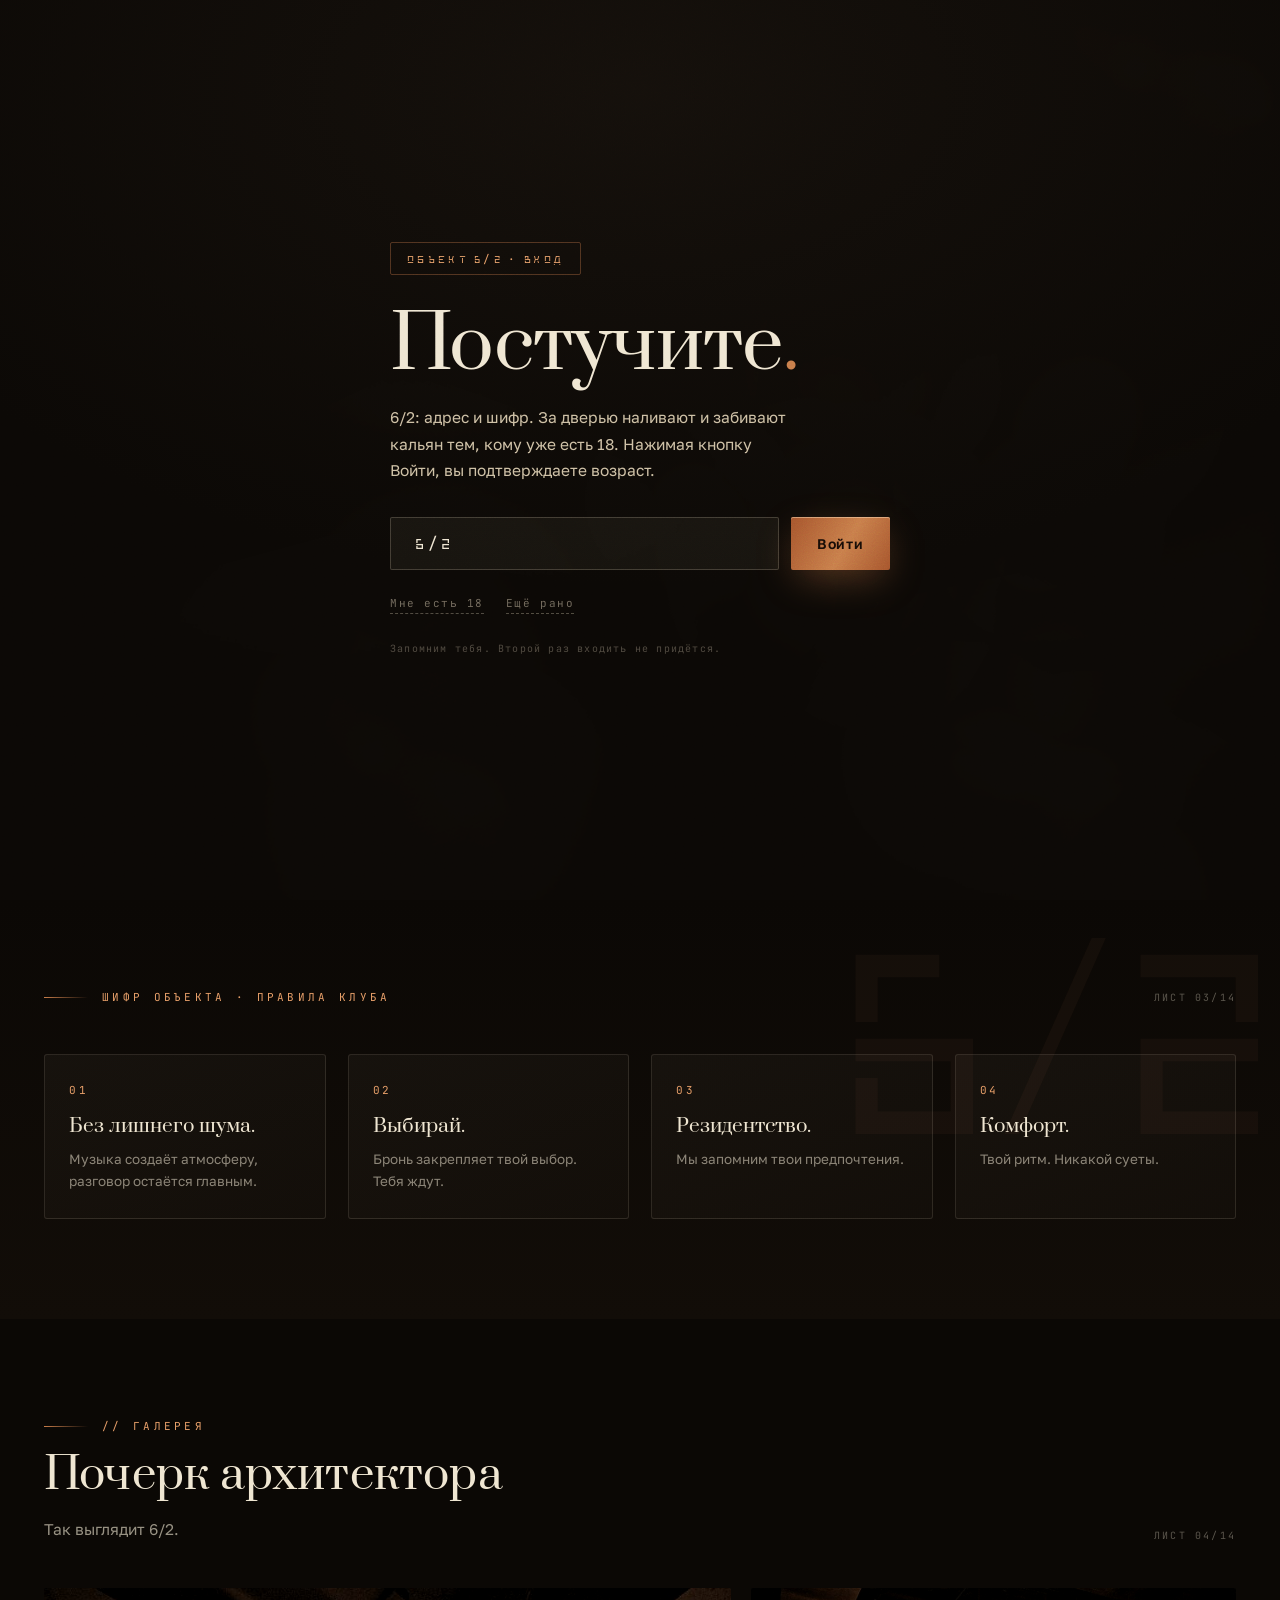
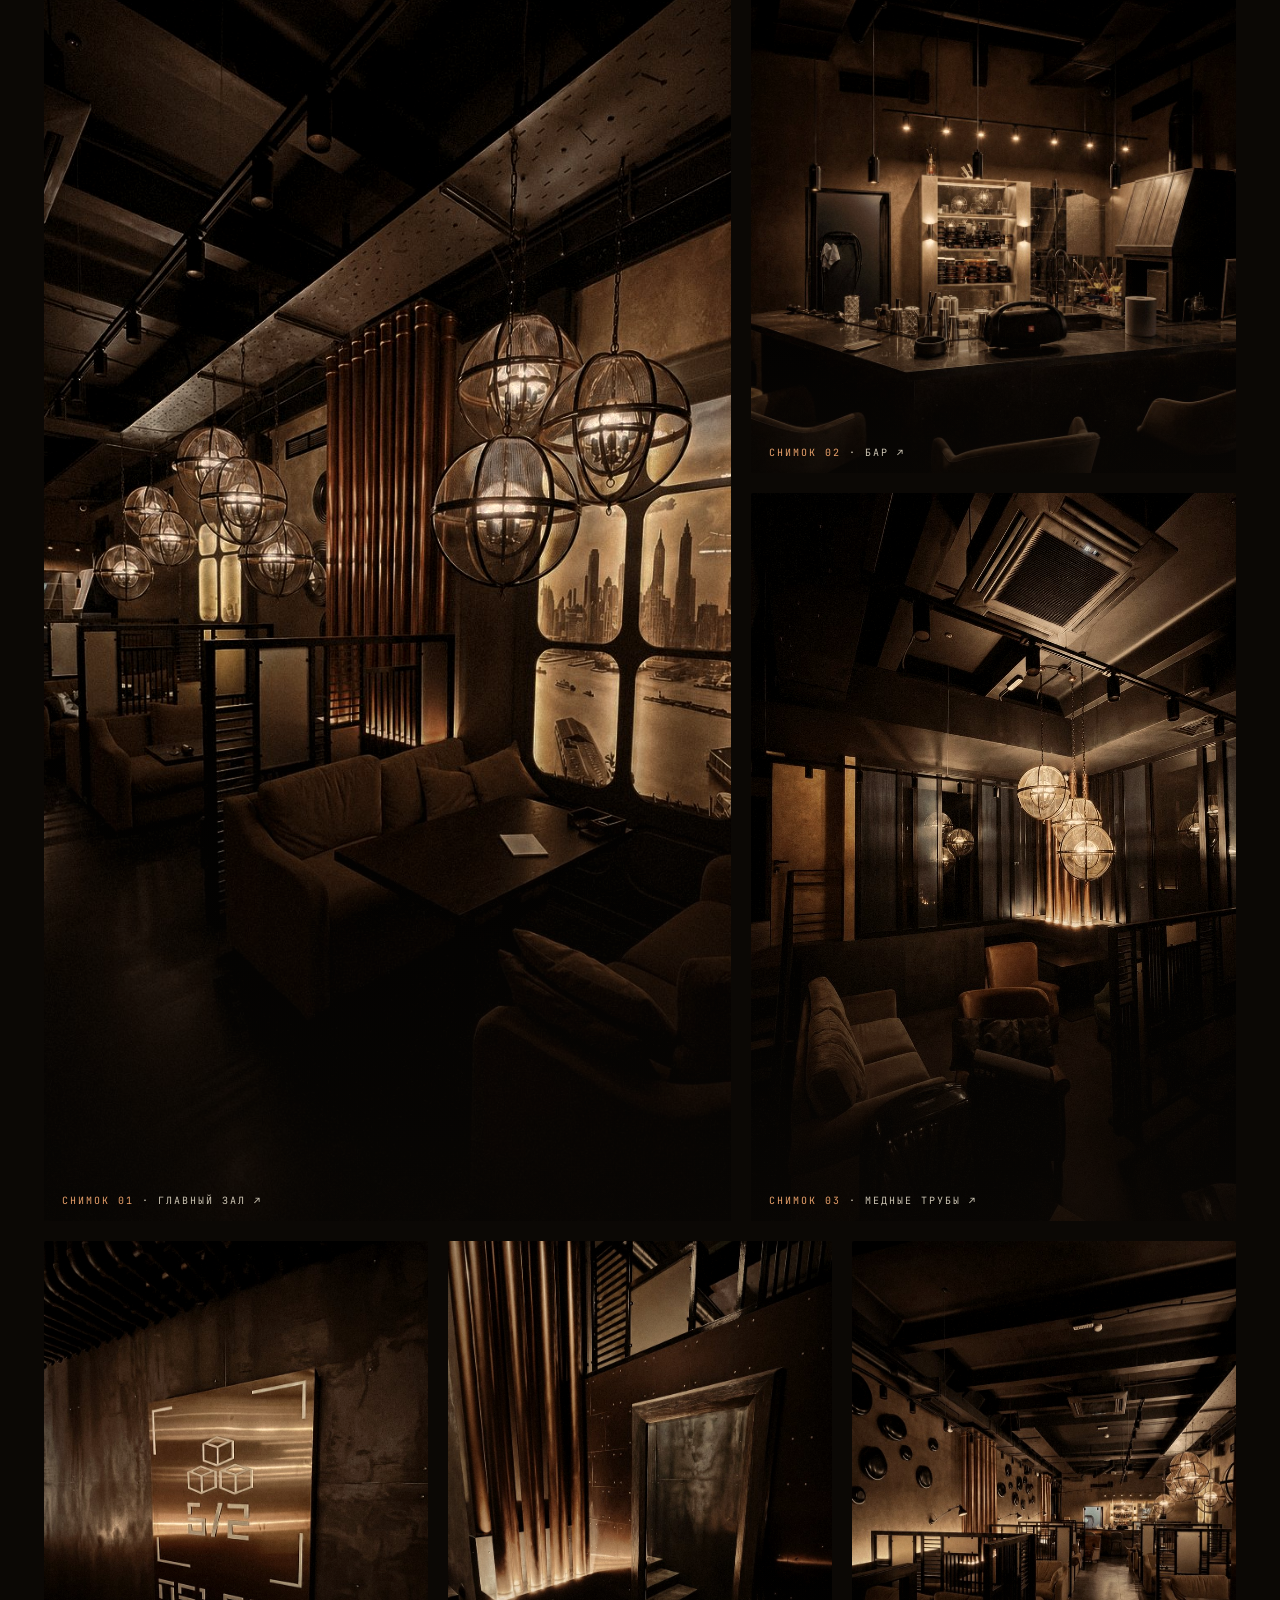
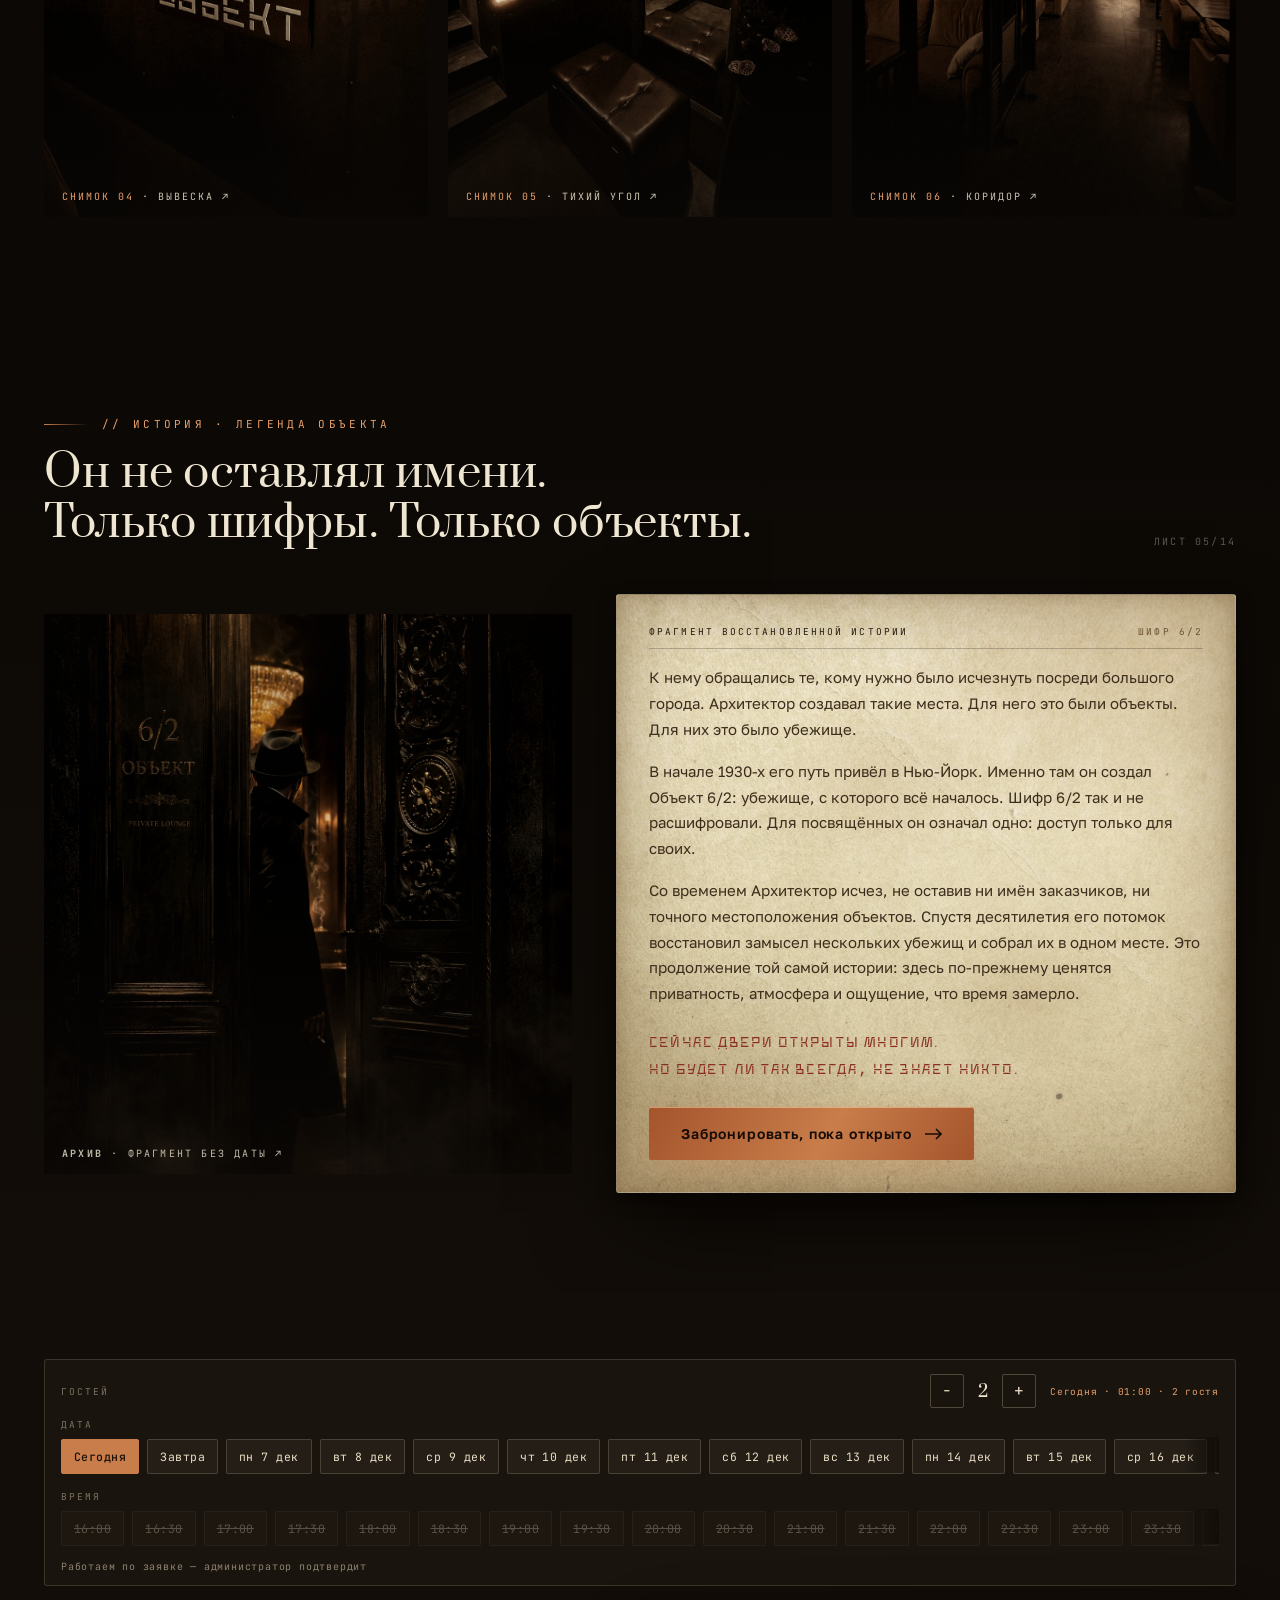
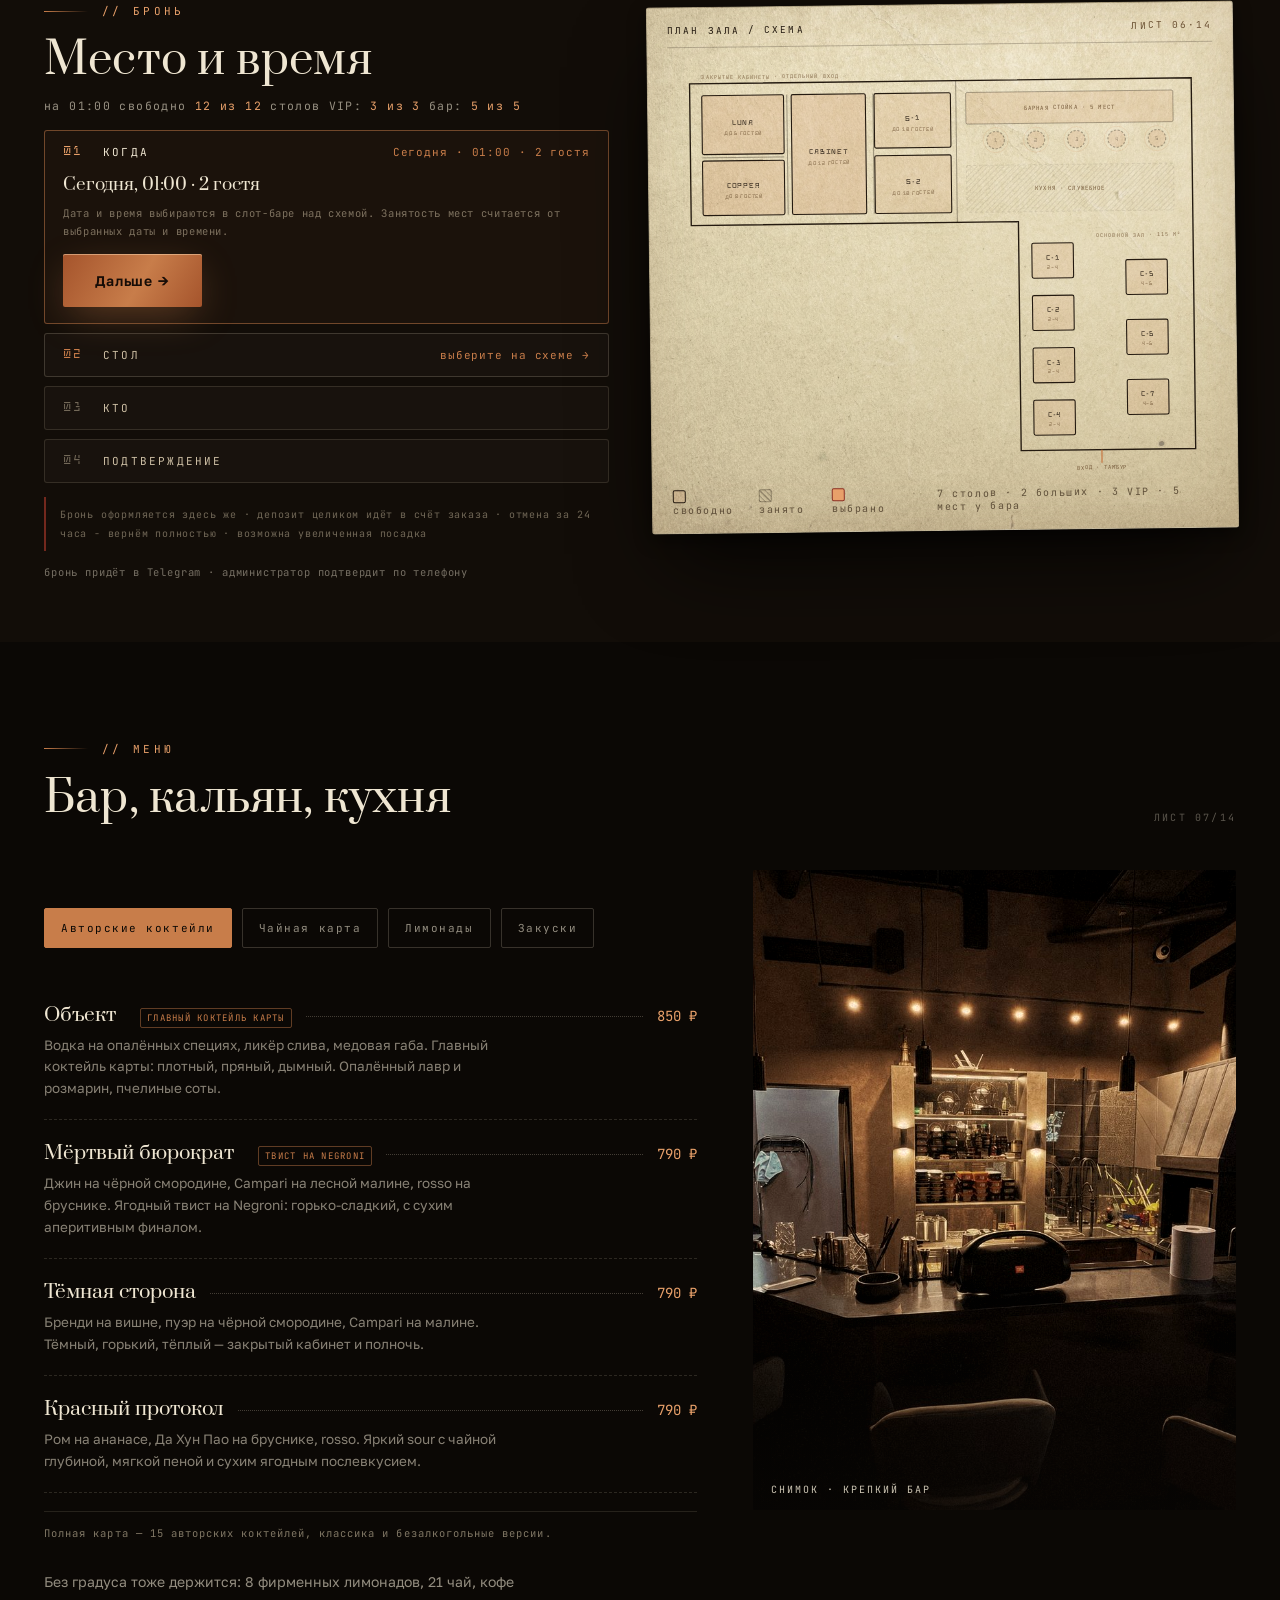
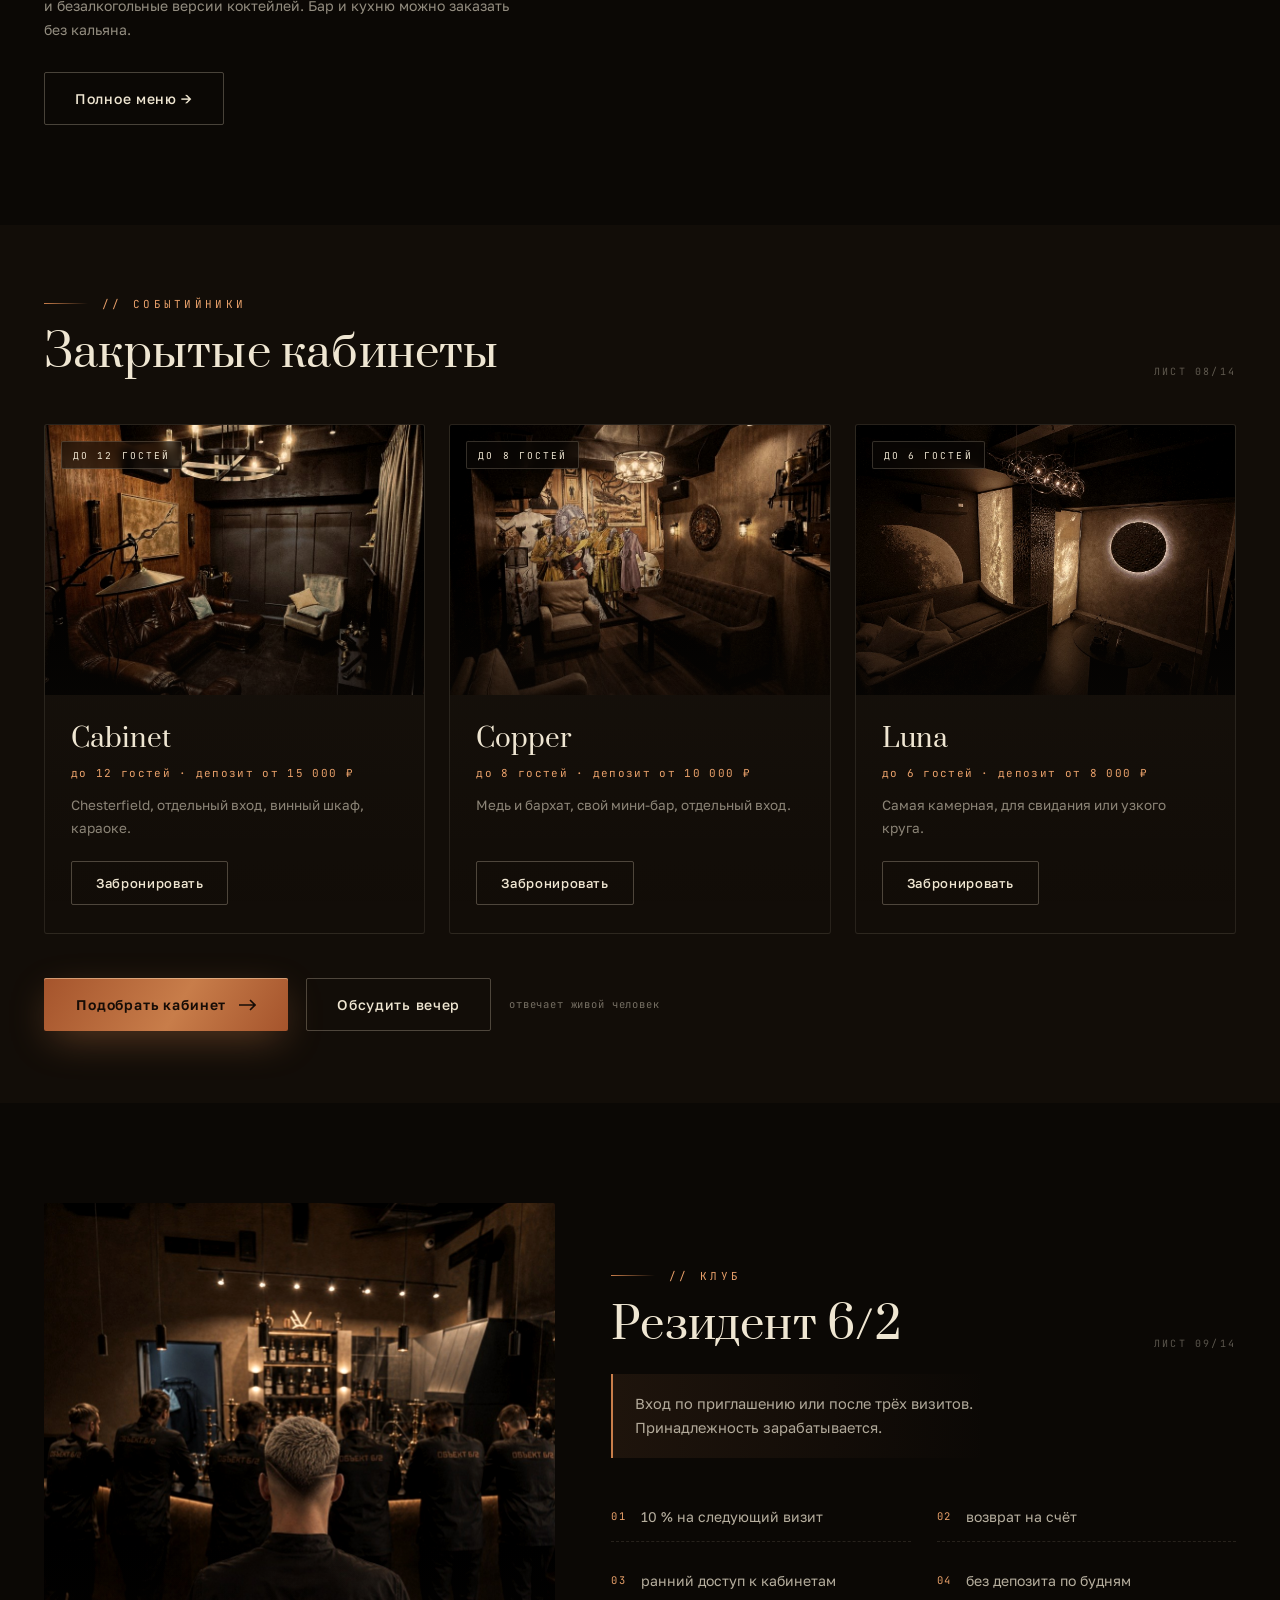
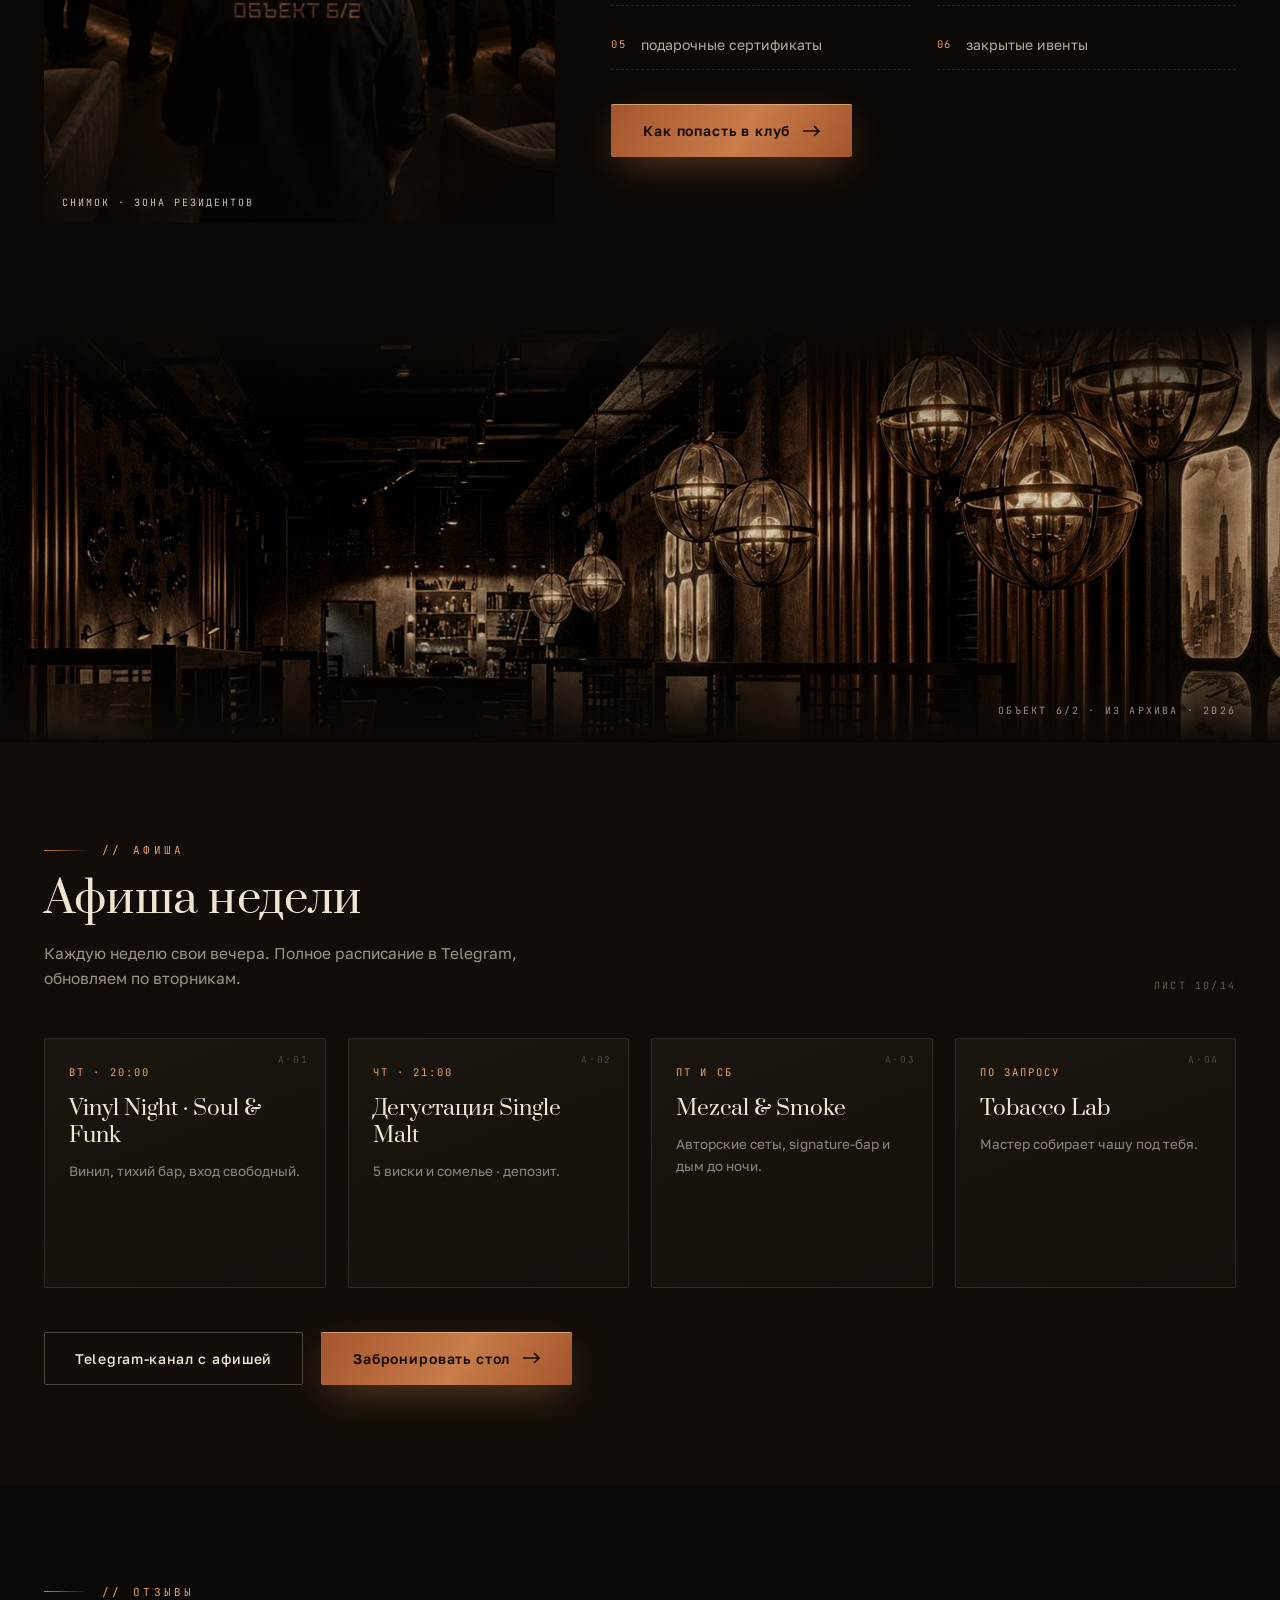
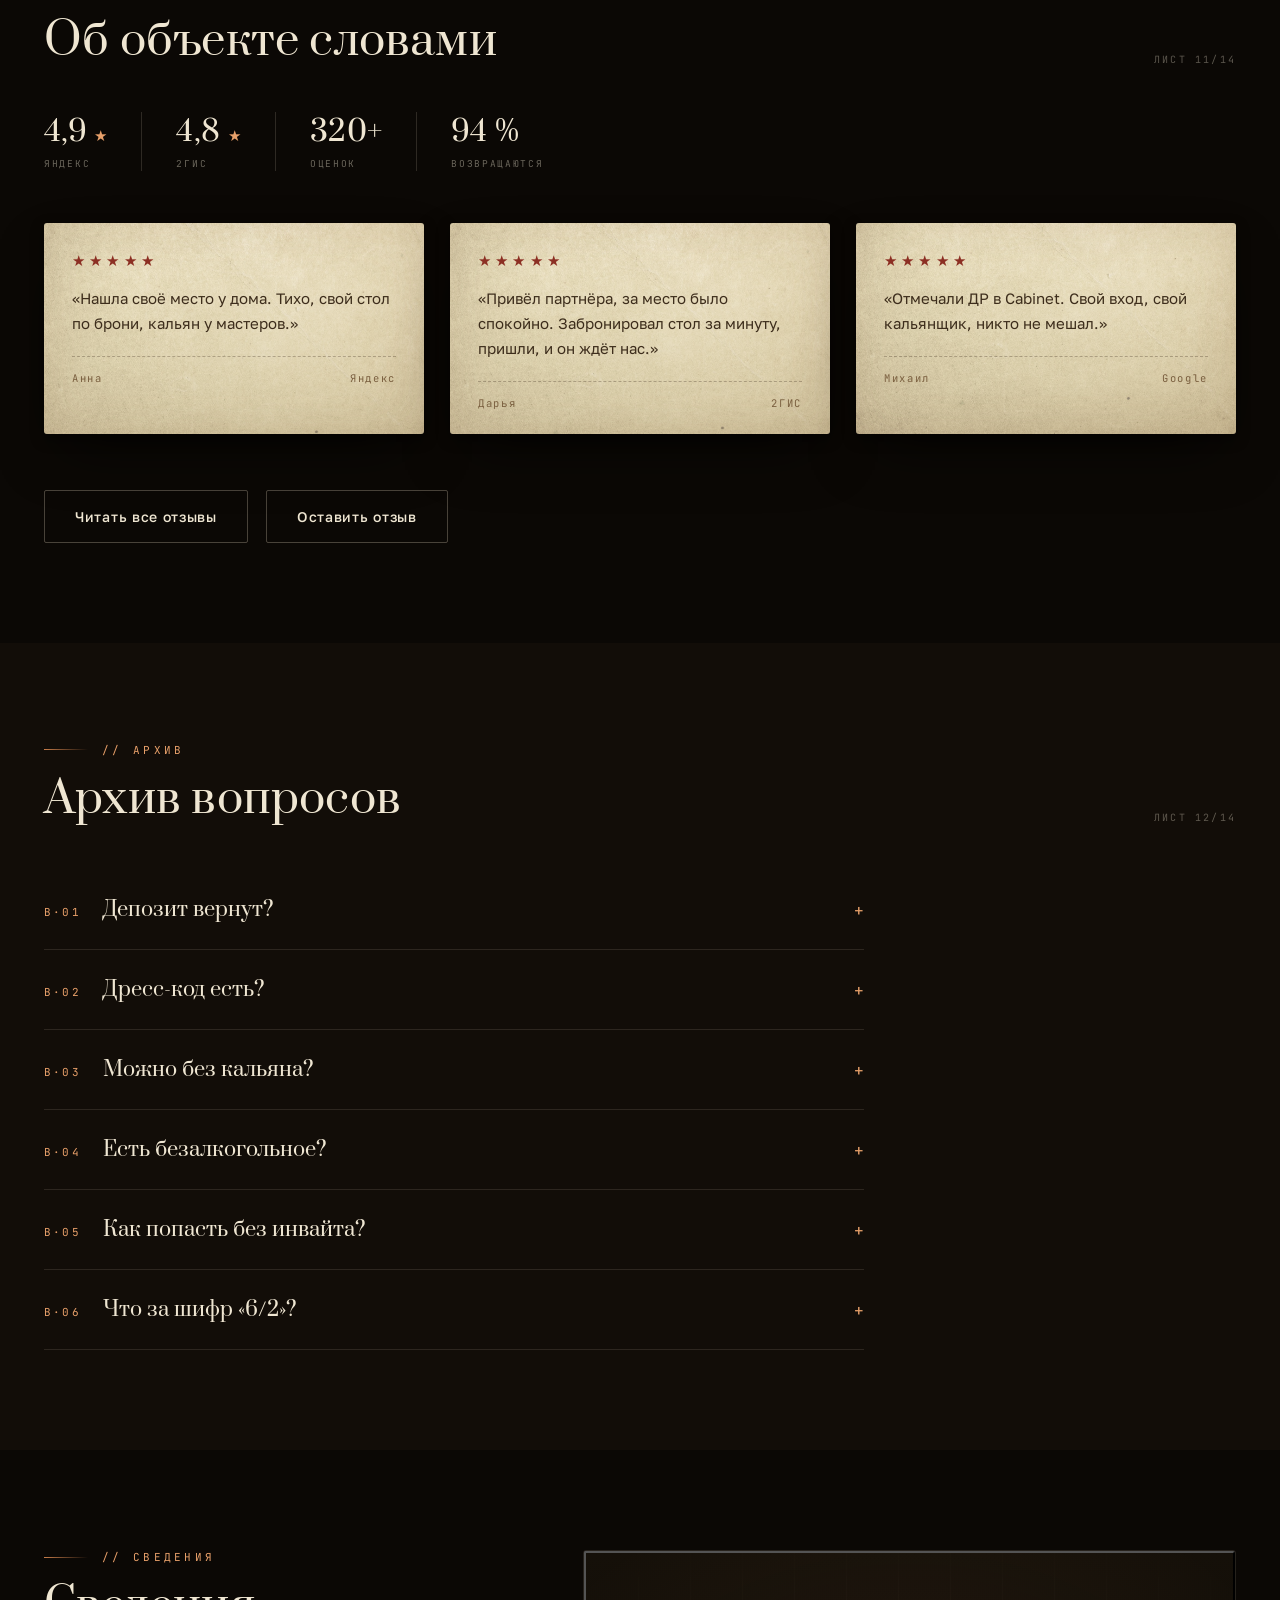
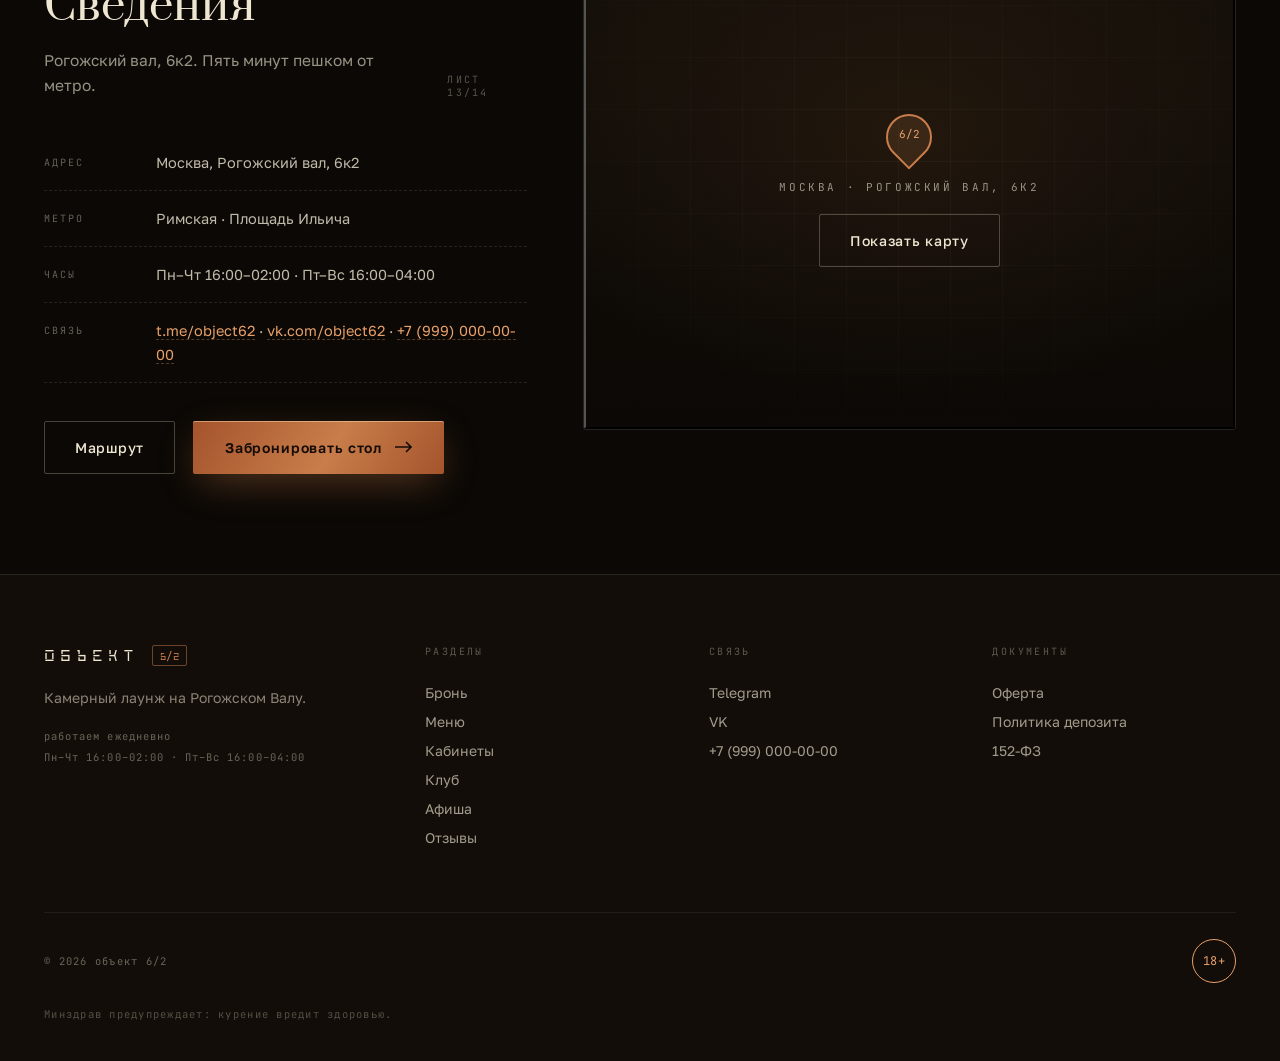
==== commit 2acef47a: "PR2 · Slot-first: слот-бар, бизнес-дата, дефолтный слот, счётчик от слота, статусы/фильтр по гостям," ====
--- a/index.html
+++ b/index.html
@@ -10,6 +10,8 @@
 <link rel="preconnect" href="https://fonts.googleapis.com">
 <link rel="preconnect" href="https://fonts.gstatic.com" crossorigin>
 <link href="https://fonts.googleapis.com/css2?family=Prata&family=Golos+Text:wght@400;500;600&family=JetBrains+Mono:wght@300;400;500&display=swap" rel="stylesheet">
+<!-- PR2 · slot-first: стили слот-бара, тултипов и статусов (ТЗ §0.3 — новый код в отдельных файлах) -->
+<link rel="stylesheet" href="assets/css/booking.css">
 <style>
   @font-face{
     font-family:'District';
@@ -1497,8 +1499,39 @@
 </section>
 
 <!-- ===== 05 · бронь ===== -->
+  <!-- подложка под bottom-sheet занятого стола (mobile, ТЗ §3.6) -->
+  <div class="bk-tip-veil" id="bkTipVeil"></div>
+  <!-- тултип занятого стола: desktop — у места, mobile — bottom-sheet (ТЗ §3.6);
+       fixed и вне трансформованных контейнеров, чтобы не ломался bottom-sheet -->
+  <div class="bk-tip" id="bkTip" hidden role="dialog" aria-label="Занятое место">
+    <button class="bk-tip-x" type="button" aria-label="Закрыть" data-str-aria="busy.close">×</button>
+    <div class="bk-tip-txt"></div>
+    <button class="btn" type="button"></button>
+  </div>
+
 <section class="booking" id="bron">
   <div class="wrap">
+    <!-- PR2 · слот-бар: дата, время, гости. Живая схема считается от этих значений (§3.2) -->
+    <div class="slotbar io" id="slotbar" role="group" aria-label="Выбор даты, времени и числа гостей" data-str-aria="slotbar.label">
+      <div class="slotbar-row slotbar-guests">
+        <label class="bk-lbl" data-str="step3.guestsLabel">Гостей</label>
+        <div class="slotbar-step">
+          <button type="button" id="sbGminus" aria-label="Меньше гостей" data-str-aria="guests.minus">−</button>
+          <b id="sbGval">2</b>
+          <button type="button" id="sbGplus" aria-label="Больше гостей" data-str-aria="guests.plus">+</button>
+        </div>
+        <div class="slotbar-summary" id="sbSum" aria-live="polite"></div>
+      </div>
+      <div class="slotbar-row">
+        <label class="bk-lbl" data-str="step2.dateLabel">Дата</label>
+        <div class="bk-lane"><div class="bk-chips" id="sbDates"></div></div>
+      </div>
+      <div class="slotbar-row">
+        <label class="bk-lbl" data-str="step2.timeLabel">Время</label>
+        <div class="bk-lane"><div class="bk-chips" id="sbTimes"></div></div>
+      </div>
+      <div class="bk-fallback" id="sbFallback">Работаем по заявке — администратор подтвердит</div>
+    </div>
     <div class="b-grid">
       <div class="booking-flow">
         <div class="sec-head io" style="margin-bottom:0">
@@ -1507,10 +1540,16 @@
             <h2>Место и время</h2>
           </div>
         </div>
-        <div class="b-count io" title="считается из схемы зала">
-          <span>сейчас свободно <b id="cntTables">10 из 12</b> столов</span>
+        <div class="b-count io" title="считается от выбранных даты и времени">
+          <span><span id="cntAt">сейчас свободно</span> <b id="cntTables">10 из 12</b> столов</span>
           <span>VIP: <b id="cntCabs">2 из 3</b></span>
           <span>бар: <b id="cntBar">4 из 5</b></span>
+        </div>
+        <!-- плашка «У вас есть заявка»: повторный заход после success-экрана (ТЗ §3.7) -->
+        <div class="bk-pending" id="bkPending" hidden role="status">
+          <b id="bkPendingLabel"></b>
+          <span id="bkPendingLine"></span>
+          <button type="button" id="bkPendingReset"></button>
         </div>
         <!-- мобильный вход в мастер брони (десктоп сразу видит аккордеон и план) -->
         <div class="bk-mobile-cta io">
@@ -1521,39 +1560,39 @@
         </div>
         <div class="bk io" id="bkWizard">
 
-          <div class="bk-step done" data-bk="1">
+          <div class="bk-step on" data-bk="1">
             <div class="bk-head" data-goto="1">
-              <span class="bk-no">01</span><span class="bk-ttl" data-str="step1.title">Стол</span>
-              <span class="bk-val" id="bkV1" data-str="step1.valueEmpty">выберите на схеме →</span>
+              <span class="bk-no">01</span><span class="bk-ttl" data-str="step1.title">Когда</span>
+              <span class="bk-val" id="bkV1"></span>
             </div>
-            <!-- карточка выбранного места: фото появляется после выбора на схеме -->
-            <div class="bk-pick is-empty" id="bkPick">
-              <div class="bk-pick-empty" id="bkPickEmpty" role="status">
-                <b data-str="step1.pickEmptyTitle">Стол ещё не выбран</b>
-                <span data-str="step1.pickEmptyText">Тапни место на схеме — здесь появится его фото, вместимость и депозит.</span>
-              </div>
-              <img class="bk-pick-ph" id="bkPickPh" alt="" width="520" height="325" loading="lazy" decoding="async" hidden>
-              <div class="bk-pick-txt">
-                <b id="bkPickTtl"></b>
-                <span class="bk-pick-cap" id="bkPickCap"></span>
-                <span class="bk-pick-note" id="bkPickNote"></span>
-                <span class="bk-pick-dep" id="bkPickDep"></span>
-              </div>
-              <button class="bk-pick-x" type="button" id="bkPickX" aria-label="Сбросить выбор места" data-str="step1.pickOther">Выбрать другое</button>
+            <div class="bk-body">
+              <div class="bk-when-sum" id="bkWhenSum"></div>
+              <p class="bk-hint" data-str="step1.note" data-str-mode="first">Дата и время выбираются в слот-баре над схемой — занятость мест считается от выбранных значений.</p>
+              <div class="bk-act"><button class="btn" type="button" id="bkTo2" data-str="nav.next">Дальше →</button></div>
             </div>
           </div>
 
           <div class="bk-step" data-bk="2">
             <div class="bk-head" data-goto="2">
-              <span class="bk-no">02</span><span class="bk-ttl" data-str="step2.title">Когда</span>
-              <span class="bk-val" id="bkV2" data-str="step2.valueEmpty">выберите дату и время →</span>
+              <span class="bk-no">02</span><span class="bk-ttl" data-str="step2.title">Стол</span>
+              <span class="bk-val" id="bkV2" data-str="step2.valueEmpty">выберите на схеме →</span>
             </div>
             <div class="bk-body">
-              <label class="bk-lbl" data-str="step2.dateLabel">Дата</label>
-              <div class="bk-lane"><div class="bk-chips" id="bkDates"></div></div>
-              <label class="bk-lbl" data-str="step2.timeLabel">Время</label>
-              <div class="bk-lane"><div class="bk-chips" id="bkTimes"><span class="bk-hint" style="margin:0" data-str="step2.pickDateFirst">Сначала выберите дату</span></div></div>
-              <div class="bk-err" id="bkE2" data-str="step2.error">Выберите дату и время</div>
+              <!-- карточка выбранного места: фото появляется после выбора на схеме -->
+              <div class="bk-pick is-empty" id="bkPick">
+                <div class="bk-pick-empty" id="bkPickEmpty" role="status">
+                  <b data-str="pick.emptyTitle">Стол ещё не выбран</b>
+                  <span data-str="pick.emptyText">Тапни место на схеме — здесь появится его фото, вместимость и депозит.</span>
+                </div>
+                <img class="bk-pick-ph" id="bkPickPh" alt="" width="520" height="325" loading="lazy" decoding="async" hidden>
+                <div class="bk-pick-txt">
+                  <b id="bkPickTtl"></b>
+                  <span class="bk-pick-cap" id="bkPickCap"></span>
+                  <span class="bk-pick-note" id="bkPickNote"></span>
+                  <span class="bk-pick-dep" id="bkPickDep"></span>
+                </div>
+                <button class="bk-pick-x" type="button" id="bkPickX" aria-label="Сбросить выбор места" data-str="pick.other">Выбрать другое</button>
+              </div>
               <div class="bk-act"><button class="btn" type="button" id="bkTo3" data-str="nav.next">Дальше →</button></div>
             </div>
           </div>
@@ -1584,7 +1623,7 @@
 
           <div class="bk-step" data-bk="4">
             <div class="bk-head" data-goto="4">
-              <span class="bk-no">04</span><span class="bk-ttl" data-str="step4.title">Подтверждение и оплата</span>
+              <span class="bk-no">04</span><span class="bk-ttl" data-str="step4.title">Подтверждение</span>
             </div>
             <div class="bk-body">
               <div class="bk-sum">
@@ -1594,22 +1633,30 @@
                 <div class="bk-srow"><span data-str="step4.rowGuests">Гостей</span><b id="bkS4"></b></div>
                 <div class="bk-srow bk-dep"><span data-str="step4.rowDeposit">Депозит</span><b id="bkS5"></b></div>
               </div>
-              <p class="bk-hint" data-str="step4.hint">Депозит закрепляет стол и целиком идёт в счёт заказа.
-                 Отмена за 6 часов - вернём полностью.</p>
+              <p class="bk-hint" data-str="step4.hint" data-str-mode="first" data-vars="cancel">Депозит закрепляет стол и целиком идёт в счёт заказа. Отмена заранее - вернём полностью.</p>
               <label class="bk-agree"><input type="checkbox" id="bkAgree">
                 <span data-str="step4.agree">Согласен с условиями брони и обработкой персональных данных</span></label>
               <div class="bk-err" id="bkE4" data-str="step4.error">Подтвердите согласие с условиями</div>
+              <div class="bk-err" id="bkErrBox"></div>
               <div class="bk-act">
-                <button class="btn" type="button" id="bkPay" data-str="step4.payButton">Оплатить депозит</button>
-                <span class="bk-pay" data-str="step4.payNote" data-str-mode="last"><i>Т</i> Оплата через Т-Банк · СБП или карта</span>
+                <button class="btn" type="button" id="bkSubmit" data-str="phase0.submit">Отправить заявку</button>
+                <span class="mono-note" data-str="phase0.note" style="font-size:10px">Администратор подтвердит бронь по телефону</span>
                 <button class="bk-edit" type="button" data-goto="3" data-str="nav.back">← Назад</button>
               </div>
-              <div class="bk-wait" id="bkWait"><span class="bk-spin"></span><span data-str="step4.wait">Переходим на защищённую страницу Т-Банк…</span></div>
+              <div class="bk-wait" id="bkWait"><span class="bk-spin"></span><span data-str="step4.wait">Отправляем заявку…</span></div>
             </div>
           </div>
         </div>
-        <p class="bk-foot io" data-str="foot.note">Бронь оформляется здесь же · депозит целиком идёт в счёт заказа ·
-          отмена за 6 часов - вернём полностью · возможна увеличенная посадка</p>
+        <!-- success-экран после отправки заявки (ТЗ §3.7) -->
+        <div class="bk-step on bk-success" id="bkSuccess" hidden>
+          <div class="bk-head"><span class="bk-no">✓</span><span class="bk-ttl" id="bkSuccessTitle">Заявка принята</span></div>
+          <div class="bk-body" style="display:block">
+            <p class="bk-when-sum" id="bkSuccessLine"></p>
+            <p class="bk-hint" data-str="phase0.note">Администратор подтвердит бронь по телефону</p>
+            <div class="bk-act"><button class="btn" type="button" id="bkSuccessBtn">Отлично</button></div>
+          </div>
+        </div>
+        <p class="bk-foot io" data-str="foot.note" data-vars="cancel" data-str-mode="first">Бронь оформляется здесь же · депозит целиком идёт в счёт заказа · отмена заранее - вернём полностью · возможна увеличенная посадка</p>
         <div class="b-cta-row io">
           <div class="mono-note" data-str="foot.confirmNote">мгновенное подтверждение · СБП или карта · бронь придёт в Telegram</div>
         </div>
@@ -1649,7 +1696,7 @@
                 <text x="137" y="232" text-anchor="middle">COPPER</text>
                 <text class="cap" x="137" y="251" text-anchor="middle">ДО 8 ГОСТЕЙ</text>
               </g>
-              <g class="spot cab busy" data-id="vip-3" data-table-id="cab_luna" data-photo="assets/spots/cab-luna.jpg" data-title="Кабинет Luna" data-note="Самая камерная, для свидания или узкого круга" data-label="кабинет Luna" data-cap="до 6 гостей" role="button" aria-label="Кабинет Luna, до 6 гостей, занят">
+              <g class="spot cab" data-id="vip-3" data-table-id="cab_luna" data-photo="assets/spots/cab-luna.jpg" data-title="Кабинет Luna" data-note="Самая камерная, для свидания или узкого круга" data-label="кабинет Luna" data-cap="до 6 гостей" role="button" aria-label="Кабинет Luna, до 6 гостей, свободен">
                 <rect class="shape" x="62" y="62" width="150" height="108" rx="3"/>
                 <text x="137" y="116" text-anchor="middle">LUNA</text>
                 <text class="cap" x="137" y="135" text-anchor="middle">ДО 6 ГОСТЕЙ</text>
@@ -1674,7 +1721,7 @@
                 <circle class="shape" cx="674" cy="150" r="16"/>
                 <text x="674" y="154" text-anchor="middle">2</text>
               </g>
-              <g class="spot seat busy" data-id="bar-3" data-table-id="bar3" data-photo="assets/spots/seat.jpg" data-title="Место у бара 3" data-note="За стойкой, разговор с барменом и вид на пролив" data-label="место у бара Б-3" data-cap="1 гость" role="button" aria-label="Место у бара Б-3, занято">
+              <g class="spot seat" data-id="bar-3" data-table-id="bar3" data-photo="assets/spots/seat.jpg" data-title="Место у бара 3" data-note="За стойкой, разговор с барменом и вид на пролив" data-label="место у бара Б-3" data-cap="1 гость" role="button" aria-label="Место у бара Б-3, свободно">
                 <circle class="ring" cx="748" cy="150" r="23"/>
                 <circle class="shape" cx="748" cy="150" r="16"/>
                 <text x="748" y="154" text-anchor="middle">3</text>
@@ -1694,7 +1741,7 @@
                 <text x="702" y="371" text-anchor="middle">С-1</text>
                 <text class="cap" x="702" y="387" text-anchor="middle">2–4</text>
               </g>
-              <g class="spot table busy" data-id="t-2" data-table-id="s2" data-photo="assets/spots/table.jpg" data-title="Стол С-2" data-note="Столик у стены, полукруглый диван" data-label="стол С-2" data-cap="2–4 гостей" role="button" aria-label="Стол С-2, 2–4 гостей, занят">
+              <g class="spot table" data-id="t-2" data-table-id="s2" data-photo="assets/spots/table.jpg" data-title="Стол С-2" data-note="Столик у стены, полукруглый диван" data-label="стол С-2" data-cap="2–4 гостей" role="button" aria-label="Стол С-2, 2–4 гостей, свободен">
                 <rect class="shape" x="664" y="436" width="76" height="64" rx="3"/>
                 <text x="702" y="467" text-anchor="middle">С-2</text>
                 <text class="cap" x="702" y="483" text-anchor="middle">2–4</text>
@@ -1714,7 +1761,7 @@
                 <text x="874" y="403" text-anchor="middle">С-5</text>
                 <text class="cap" x="874" y="419" text-anchor="middle">4–6</text>
               </g>
-              <g class="spot table busy" data-id="t-6" data-table-id="s6" data-photo="assets/spots/table-l.jpg" data-title="Стол С-6" data-note="Под люстрой, в центре зала" data-label="стол С-6" data-cap="4–6 гостей" role="button" aria-label="Стол С-6, 4–6 гостей, занят">
+              <g class="spot table" data-id="t-6" data-table-id="s6" data-photo="assets/spots/table-l.jpg" data-title="Стол С-6" data-note="Под люстрой, в центре зала" data-label="стол С-6" data-cap="4–6 гостей" role="button" aria-label="Стол С-6, 4–6 гостей, свободен">
                 <rect class="shape" x="836" y="482" width="76" height="64" rx="3"/>
                 <text x="874" y="513" text-anchor="middle">С-6</text>
                 <text class="cap" x="874" y="529" text-anchor="middle">4–6</text>
@@ -1740,17 +1787,36 @@
       </div>
     </div>
   </div>
-  <!-- мобильный полноэкранный мастер брони (флоу Restoplace): место → когда → кто → подтверждение -->
+  <!-- мобильный полноэкранный мастер брони (флоу Restoplace): когда → место → кто → подтверждение -->
   <div class="bkw" id="bkw" role="dialog" aria-modal="true" aria-label="Бронирование стола" hidden>
     <div class="bkw-top">
       <button class="bkw-back" type="button" id="bkwBack" aria-label="Назад">←</button>
-      <div class="bkw-title"><span id="bkwKicker">ШАГ 01/04 · МЕСТО</span><b id="bkwTitle">Куда вас посадить</b></div>
+      <div class="bkw-title"><span id="bkwKicker">ШАГ 01/04 · КОГДА</span><b id="bkwTitle">Дата и время</b></div>
       <button class="bkw-x" type="button" id="bkwX" aria-label="Закрыть бронирование">×</button>
     </div>
     <div class="bkw-prog" aria-hidden="true"><i class="on"></i><i></i><i></i><i></i></div>
     <div class="bkw-body" id="bkwBody">
 
       <div class="bkw-step on" data-bkw="1">
+        <label class="bkw-lbl" data-str="step2.dateLabel">Дата</label>
+        <div class="bkw-dates" id="bkwDates"></div>
+        <label class="bkw-lbl" data-str="step2.timeLabel">Время</label>
+        <div class="bkw-times" id="bkwTimes"></div>
+        <div class="bkw-field">
+          <label class="bkw-lbl" data-str="step3.guestsLabel">Гостей</label>
+          <div class="bkw-guests">
+            <button class="bkw-step-btn" type="button" id="bkwGminus" aria-label="Меньше гостей">−</button>
+            <b id="bkwGval">2</b>
+            <button class="bkw-step-btn" type="button" id="bkwGplus" aria-label="Больше гостей">+</button>
+          </div>
+        </div>
+      </div>
+
+      <div class="bkw-step" data-bkw="2">
+        <div class="bkw-slotline" id="bkwSlotLine">
+          <span id="bkwSlotLineText"></span>
+          <button type="button" class="bkw-selchip-x" id="bkwChangeWhen" data-str="wizard.goToSlotbar">Изменить время</button>
+        </div>
         <p class="bkw-note" data-str="wizard.noteSpots" data-vars="inv">12 столов · 3 кабинета · 5 мест у бара. Занятые места обновляются администратором.</p>
         <div class="bkw-filters" id="bkwFilters">
           <button class="bkw-filter on" type="button" data-f="all" data-str="wizard.filterAll">Все</button>
@@ -1762,19 +1828,6 @@
         <div class="bkw-list" id="bkwList"></div>
       </div>
 
-      <div class="bkw-step" data-bkw="2">
-        <div class="bkw-selchip" id="bkwSelchip">
-          <img id="bkwSelPh" alt="" width="64" height="48" loading="lazy" decoding="async">
-          <div class="bkw-selchip-txt"><b id="bkwSelTtl"></b><span id="bkwSelSub"></span></div>
-          <button class="bkw-selchip-x" type="button" id="bkwSelX" data-str="wizard.change">Изменить</button>
-        </div>
-        <label class="bkw-lbl" data-str="step2.dateLabel">Дата</label>
-        <div class="bkw-dates" id="bkwDates"></div>
-        <label class="bkw-lbl" data-str="step2.timeLabel">Время</label>
-        <div class="bkw-times" id="bkwTimes"><span class="bkw-times-hint" data-str="step2.pickDateFirst">Сначала выберите дату</span></div>
-        <div class="bkw-err" id="bkwE2" data-str="step2.error">Выберите дату и время</div>
-      </div>
-
       <div class="bkw-step" data-bkw="3">
         <div class="bkw-selchip" id="bkwSelchip3">
           <img id="bkwSelPh3" alt="" width="64" height="48" loading="lazy" decoding="async">
@@ -1788,14 +1841,6 @@
         <div class="bkw-field">
           <label class="bkw-lbl" for="bkwPhone" data-str="step3.phoneLabel">Телефон</label>
           <input class="bkw-inp" id="bkwPhone" type="tel" autocomplete="tel" inputmode="tel" placeholder="+7 900 000-00-00" data-str-ph="step3.phonePlaceholder">
-        </div>
-        <div class="bkw-field">
-          <label class="bkw-lbl" data-str="step3.guestsLabel">Гостей</label>
-          <div class="bkw-guests">
-            <button class="bkw-step-btn" type="button" id="bkwGminus" aria-label="Меньше гостей">−</button>
-            <b id="bkwGval">2</b>
-            <button class="bkw-step-btn" type="button" id="bkwGplus" aria-label="Больше гостей">+</button>
-          </div>
         </div>
         <div class="bkw-field">
           <label class="bkw-lbl" for="bkwComment" data-str="step3.commentLabelOptional">Комментарий · необязательно</label>
@@ -1816,13 +1861,14 @@
         <label class="bk-agree bkw-agree"><input type="checkbox" id="bkwAgree">
           <span data-str="step4.agree">Согласен с условиями брони и обработкой персональных данных</span></label>
         <div class="bkw-err" id="bkwE4" data-str="step4.error">Подтвердите согласие с условиями</div>
-        <p class="bkw-hint" data-str="wizard.payCancelHint">Оплата через Т-Банк · СБП или карта. Отмена за 6 часов: вернём депозит полностью.</p>
+        <div class="bkw-err" id="bkwErrBox"></div>
+        <p class="bkw-hint" data-str="wizard.cancelHint" data-vars="cancel" data-str-mode="first">Отмена заранее: вернём депозит полностью.</p>
       </div>
 
     </div>
     <div class="bkw-foot">
       <div class="bkw-foot-hint" id="bkwFootHint" hidden></div>
-      <button class="btn bkw-go" type="button" id="bkwGo" disabled data-str="wizard.go">Дальше</button>
+      <button class="btn bkw-go" type="button" id="bkwGo" data-str="wizard.go">Дальше</button>
     </div>
   </div>
 </section>
@@ -1937,7 +1983,7 @@
       <div class="sheet-no">ЛИСТ 08/14</div>
     </div>
     <div class="c-grid">
-      <article class="c-card io" data-spot="vip-1">
+      <article class="c-card io" data-spot="cab_cabinet">
         <div class="ph">
           <div class="c-tag">ДО 12 ГОСТЕЙ</div>
           <img src="assets/cab-cabinet.jpg" alt="Кабинет Cabinet">
@@ -1949,7 +1995,7 @@
           <a class="btn-ghost" href="#bron">Забронировать</a>
         </div>
       </article>
-      <article class="c-card io" data-spot="vip-2">
+      <article class="c-card io" data-spot="cab_copper">
         <div class="ph">
           <div class="c-tag">ДО 8 ГОСТЕЙ</div>
           <img src="assets/cab-copper.jpg" alt="Кабинет Copper">
@@ -1961,7 +2007,7 @@
           <a class="btn-ghost" href="#bron">Забронировать</a>
         </div>
       </article>
-      <article class="c-card io" data-spot="vip-3">
+      <article class="c-card io" data-spot="cab_luna">
         <div class="ph">
           <div class="c-tag">ДО 6 ГОСТЕЙ</div>
           <img src="assets/cab-luna.jpg" alt="Кабинет Luna">
@@ -2124,7 +2170,7 @@
     <div class="faq-list io">
       <div class="q">
         <button class="q-btn" aria-expanded="false"><i>В·01</i><b>Депозит вернут?</b><span class="pm">+</span></button>
-        <div class="q-a"><p>Да. Отмена за 24 часа до визита: 100 % на карту. Депозит целиком идёт в счёт заказа.</p></div>
+        <div class="q-a"><p data-str="faq.cancelAnswer" data-vars="cancel">Да. Отмена заранее до визита: 100 % на карту. Депозит целиком идёт в счёт заказа.</p></div>
       </div>
       <div class="q">
         <button class="q-btn" aria-expanded="false"><i>В·02</i><b>Дресс-код есть?</b><span class="pm">+</span></button>
@@ -2251,7 +2297,7 @@
     {
       "@type": "Question",
       "name": "Депозит вернут?",
-      "acceptedAnswer": {"@type": "Answer", "text": "Да. Отмена за 24 часа до визита: 100 % на карту. Депозит целиком идёт в счёт заказа."}
+      "acceptedAnswer": {"@type": "Answer", "text": "Да. Отмена заранее до визита: 100 % на карту. Депозит целиком идёт в счёт заказа."}
     },
     {
       "@type": "Question",
@@ -2607,30 +2653,7 @@
 const nav = document.getElementById('nav');
 addEventListener('scroll', ()=>{ nav.classList.toggle('scrolled', scrollY>40); }, {passive:true});
 
-/* ---------- схема зала: выбор места (мастер брони слушает .sel) ---------- */
-let selected = null;
-document.querySelectorAll('.plan .spot').forEach(spot=>{
-  const choose = ()=>{
-    if(spot.classList.contains('busy')) return;
-    if(selected === spot){ spot.classList.remove('sel'); selected = null; return; }
-    if(selected) selected.classList.remove('sel');
-    selected = spot; spot.classList.add('sel');
-  };
-  spot.addEventListener('click', choose);
-  spot.addEventListener('keydown', e=>{ if(e.key==='Enter'||e.key===' '){e.preventDefault();choose();} });
-});
-/* живые счётчики из схемы */
-(function(){
-  const free = els => [...els].filter(s=>!s.classList.contains('busy')).length;
-  /* столы = обычные + большие + VIP (12 всего); бар считаем отдельно */
-  const tables = document.querySelectorAll('.plan .spot.table, .plan .spot.cab');
-  const cabs   = document.querySelectorAll('.plan .spot.cab');
-  const seats  = document.querySelectorAll('.plan .spot.seat');
-  const set = (id, a, b) => { const el = document.getElementById(id); if(el) el.textContent = a + ' из ' + b; };
-  set('cntTables', free(tables), tables.length);
-  set('cntCabs',   free(cabs),   cabs.length);
-  set('cntBar',    free(seats),  seats.length);
-})();
+/* ---------- схема зала: выбор места и счётчики — в assets/js/booking.js (PR2) ---------- */
 
 /* ---------- табы меню ---------- */
 document.querySelectorAll('.tab').forEach(tab=>{
@@ -2747,48 +2770,13 @@
       </div>
     </div>
   </div>
-
-  <!-- результат оплаты -->
-  <div class="modal modal-result" id="payOk" role="alertdialog" aria-modal="true" hidden>
-    <div class="res-stamp"><em>✓</em>ПОДТВЕРЖДЕНО</div>
-    <h3 class="mo-title">Бронь оплачена</h3>
-    <p class="mo-sub" id="okText">Депозит получен, стол закреплён за вами.<br>
-      Подтверждение придёт в SMS и Telegram. Ждём вас!</p>
-    <p class="mo-sub" style="opacity:.75">При первой брони — комплимент от заведения.</p>
-    <div class="mo-actions" style="justify-content:center">
-      <button class="mo-btn" type="button" data-close>Отлично</button>
-    </div>
-  </div>
-
-  <div class="modal modal-result" id="payFail" role="alertdialog" aria-modal="true" hidden>
-    <div class="res-stamp fail"><em>✕</em>НЕ ПРОШЛО</div>
-    <h3 class="mo-title">Оплата не прошла</h3>
-    <p class="mo-sub">Банк отклонил операцию или окно оплаты было закрыто.<br>
-      Стол пока не закреплён — попробуйте ещё раз.</p>
-    <div class="mo-actions" style="justify-content:center">
-      <button class="mo-btn" type="button" id="retryPay">Повторить оплату</button>
-      <button class="mo-btn-ghost" type="button" data-close>Закрыть</button>
-    </div>
-  </div>
 </div>
 
 <script>
-/* ================= БРОНЬ: инлайн-мастер + оплата Т-Банк + iiko =================
-   По NN/g многошаговый процесс живёт на странице, а не в модалке. Модальными
-   остались только короткие уведомления: результат оплаты и заявка.
-   Демо: BOOKING_CFG.mode='demo'. Боевой режим и iiko — server/README-BOOKING.md */
-var BOOKING_CFG = {
-  mode: 'demo',
-  payInitUrl: '/api/pay/init',
-  deposits: { table: 2000, big: 4000, cab: 5000, seat: 1000 },
-  /* депозит конкретного места, если он отличается от типового (кабинеты) */
-  depositBySpot: { 'vip-1': 15000, 'vip-2': 10000, 'vip-3': 8000 },
-  durationMinutes: 180
-};
+/* ================= МОДАЛЬНЫЙ СЛОЙ: заявки (бронь — в assets/js/booking.js, PR2) ===== */
 (function(){
   var ovl = document.getElementById('ovl');
-  var modals = { req: document.getElementById('reqModal'),
-                 ok: document.getElementById('payOk'), fail: document.getElementById('payFail') };
+  var modals = { req: document.getElementById('reqModal') };
   var lastFocus = null;
   function openModal(which){
     lastFocus = document.activeElement;
@@ -2806,284 +2794,7 @@
   document.addEventListener('keydown', function(e){ if (e.key === 'Escape' && !ovl.hidden) closeAll(); });
   ovl.querySelectorAll('[data-close]').forEach(function(b){ b.addEventListener('click', closeAll); });
 
-  var B = { spot:null, spotLabel:'', spotKind:'table', cap:'', date:null, time:null,
-            name:'', phone:'', guests:2, comment:'' };
-  var wiz = document.getElementById('bkWizard');
-  if (!wiz) return;
-  var steps = wiz.querySelectorAll('.bk-step');
-  var maxReached = 1;
-
-  function dep(kind){
-    var byId = BOOKING_CFG.depositBySpot || {};
-    if (B.spot && byId[B.spot]) return byId[B.spot];
-    return BOOKING_CFG.deposits[kind] || BOOKING_CFG.deposits.table;
-  }
-  function money(v){ return v.toLocaleString('ru-RU').replace(/\u00a0/g, ' ') + ' ₽'; }
-  function kindOf(el){
-    if (el.classList.contains('cab')) return 'cab';
-    if (el.classList.contains('big')) return 'big';
-    if (el.classList.contains('seat')) return 'seat';
-    return 'table';
-  }
-  function err(id, show){ var el = document.getElementById(id); if (el) el.classList.toggle('show', !!show); }
-
-  /* ---- депозит места до выбора (для карточек сетки) ---- */
-  function depFor(el){
-    var byId = BOOKING_CFG.depositBySpot || {};
-    if (byId[el.dataset.id]) return byId[el.dataset.id];
-    return BOOKING_CFG.deposits[kindOf(el)] || BOOKING_CFG.deposits.table;
-  }
-
-  /* ---- mobile: синхронизация выбора между схемой и витриной ---- */
-  function syncGridSel(id){
-    document.querySelectorAll('#bkMgrid .bk-mcard').forEach(function(c){
-      c.classList.toggle('sel', !!id && c.dataset.id === id);
-    });
-  }
-
-  /* ---- мобильная витрина мест: тап открывает полноэкранный мастер ---- */
-  (function buildMobileGrid(){
-    var grid = document.getElementById('bkMgrid');
-    if (!grid) return;
-    document.querySelectorAll('.plan .spot').forEach(function(el){
-      var card = document.createElement('button');
-      card.type = 'button';
-      card.className = 'bk-mcard' + (el.classList.contains('busy') ? ' busy' : '');
-      card.dataset.id = el.dataset.id;
-      card.setAttribute('aria-label', el.getAttribute('aria-label') || '');
-      var status = el.classList.contains('busy') ? 'занято' : 'свободно';
-      card.innerHTML =
-        '<span class="bk-mstatus ' + (el.classList.contains('busy') ? 'busy' : 'free') + '">' + status + '</span>' +
-        '<img src="' + (el.dataset.photo || '') + '" alt="" loading="lazy" decoding="async">' +
-        '<span class="bk-mbody">' +
-          '<span class="bk-mttl">' + (el.dataset.title || el.dataset.label || '') + '</span>' +
-          '<span class="bk-mcap">' + (el.dataset.cap || '') + '</span>' +
-          '<span class="bk-mdep">депозит ' + money(depFor(el)) + '</span>' +
-        '</span>';
-      card.addEventListener('click', function(){
-        if (el.classList.contains('busy')) return;
-        if (window.matchMedia('(max-width: 900px)').matches) openWizard(el.dataset.id);
-        else el.dispatchEvent(new Event('click', {bubbles:true}));
-      });
-      grid.appendChild(card);
-    });
-  })();
-
-  function goto(n){
-    if (n > maxReached) return;
-    steps.forEach(function(s){
-      var k = Number(s.dataset.bk);
-      s.classList.toggle('on', k === n);
-      s.classList.toggle('done', k !== n && k <= maxReached);
-    });
-    /* активный шаг всегда на экране: мягко докручиваем, если он ушёл за край */
-    var cur = wiz.querySelector('.bk-step.on');
-    if (cur) cur.scrollIntoView({behavior: RM ? 'auto' : 'smooth', block:'nearest'});
-  }
-  wiz.addEventListener('click', function(e){
-    var t = e.target.closest('[data-goto]');
-    if (t) goto(Number(t.dataset.goto));
-  });
-
-  /* ---- шаг 1: место со схемы ---- */
-  var pickBox = document.getElementById('bkPick');
-  function fillPick(el){
-    if (!pickBox) return;
-    var ph = el.dataset.photo || '';
-    var img = document.getElementById('bkPickPh');
-    if (ph){ img.src = ph; img.alt = el.dataset.title || B.spotLabel; img.hidden = false; }
-    else { img.removeAttribute('src'); img.hidden = true; }
-    document.getElementById('bkPickTtl').textContent  = el.dataset.title || B.spotLabel;
-    document.getElementById('bkPickCap').textContent  = B.cap;
-    document.getElementById('bkPickNote').textContent = el.dataset.note || '';
-    document.getElementById('bkPickDep').textContent  = 'депозит ' + money(dep(B.spotKind));
-    pickBox.hidden = false;
-    pickBox.classList.remove('is-empty');
-  }
-  function clearPick(){
-    if (pickBox){
-      pickBox.hidden = false;
-      pickBox.classList.add('is-empty');
-      var img = document.getElementById('bkPickPh');
-      if (img){ img.removeAttribute('src'); img.hidden = true; }
-    }
-    document.getElementById('bkV1').textContent = 'выберите на схеме →';
-    B.spot = null; maxReached = 1; goto(1);
-  }
-  /* ---- зум фото выбранного места: листаем только его снимки ---- */
-  var bkPickPh = document.getElementById('bkPickPh');
-  if (bkPickPh){
-    bkPickPh.addEventListener('click', function(){
-      if (!B.spot || bkPickPh.hidden) return;
-      var active = document.querySelector('.plan .spot.sel');
-      var cap = active ? (active.dataset.title || B.spotLabel) : B.spotLabel;
-      var fake = { dataset: { full: bkPickPh.currentSrc || bkPickPh.src, cap: cap } };
-      shots = [fake];
-      showShot(0);
-      lb.classList.add('open');
-    });
-  }
-  var pickX = document.getElementById('bkPickX');
-  if (pickX) pickX.addEventListener('click', function(){
-    var cur = document.querySelector('.plan .spot.sel');
-    if (cur) cur.classList.remove('sel');
-    clearPick();
-    syncGridSel(null);
-    var plan = document.querySelector('.plan-card');
-    if (plan && !window.matchMedia('(max-width: 900px)').matches) plan.scrollIntoView({behavior:'smooth', block:'center'});
-  });
-
-  function onSpot(el){
-    B.spot = el.dataset.id; B.spotLabel = el.dataset.title || el.dataset.label;
-    B.cap = el.dataset.cap || ''; B.spotKind = kindOf(el);
-    document.getElementById('bkV1').textContent = B.spotLabel + (B.cap ? ' · ' + B.cap : '');
-    fillPick(el);
-    syncGridSel(B.spot);
-    buildDates();
-    /* десктоп: сразу открываем шаг «Когда» (мобильный флоу живёт в wizard'е) */
-    if (maxReached < 2) { maxReached = 2; goto(2); }
-  }
-  var planObserver = document.querySelector('.plan');
-  if (planObserver){
-    planObserver.addEventListener('click', function(e){
-      var g = e.target.closest('.spot');
-      if (!g || g.classList.contains('busy')) return;
-      setTimeout(function(){ if (g.classList.contains('sel')) onSpot(g);
-        else { clearPick(); syncGridSel(null); } }, 10);
-    });
-    planObserver.addEventListener('keydown', function(e){
-      if (e.key !== 'Enter' && e.key !== ' ') return;
-      var g = e.target.closest('.spot');
-      if (g) setTimeout(function(){ if (g.classList.contains('sel')) onSpot(g); }, 10);
-    });
-  }
-
-  /* ---- шаг 2: дата и время ---- */
-  var MONTHS = ['янв','фев','мар','апр','мая','июн','июл','авг','сен','окт','ноя','дек'];
-  var DAYS = ['вс','пн','вт','ср','чт','пт','сб'];
-  /* локальный ISO (toISOString режет по UTC: ночью дата уезжала на вчера) */
-  function isoLocal(d){
-    var p = function(n){ return (n < 10 ? '0' : '') + n; };
-    return d.getFullYear() + '-' + p(d.getMonth() + 1) + '-' + p(d.getDate());
-  }
-  function buildDates(){
-    var box = document.getElementById('bkDates');
-    if (box.children.length) return;
-    for (var i = 0; i < 14; i++){
-      var d = new Date(); d.setDate(d.getDate() + i);
-      var label = i === 0 ? 'Сегодня' : i === 1 ? 'Завтра'
-        : DAYS[d.getDay()] + ' ' + d.getDate() + ' ' + MONTHS[d.getMonth()];
-      var b = document.createElement('button');
-      b.type = 'button'; b.className = 'bk-chip'; b.textContent = label;
-      b.dataset.iso = isoLocal(d); b.dataset.human = label;
-      b.addEventListener('click', function(){
-        box.querySelectorAll('.bk-chip').forEach(function(c){ c.classList.remove('on'); });
-        this.classList.add('on');
-        B.date = { iso: this.dataset.iso, human: this.dataset.human };
-        buildTimes();
-      });
-      box.appendChild(b);
-    }
-  }
-  function buildTimes(){
-    var box = document.getElementById('bkTimes'); box.innerHTML = ''; B.time = null;
-    var isToday = B.date && B.date.iso === isoLocal(new Date());
-    var nowMin = new Date().getHours()*60 + new Date().getMinutes();
-    for (var m = 16*60; m <= 25*60+30; m += 30){
-      var hh = Math.floor(m/60) % 24, mm = m % 60;
-      var t = (hh < 10 ? '0' : '') + hh + ':' + (mm === 0 ? '00' : mm);
-      var b = document.createElement('button');
-      b.type = 'button'; b.className = 'bk-chip'; b.textContent = t; b.dataset.t = t;
-      if (isToday && m < nowMin + 60) b.disabled = true;
-      b.addEventListener('click', function(){
-        box.querySelectorAll('.bk-chip').forEach(function(c){ c.classList.remove('on'); });
-        this.classList.add('on'); B.time = this.dataset.t;
-      });
-      box.appendChild(b);
-    }
-  }
-  document.getElementById('bkTo3').addEventListener('click', function(){
-    if (!B.date || !B.time){ err('bkE2', 1); return; }
-    err('bkE2', 0);
-    document.getElementById('bkV2').textContent = B.date.human + ', ' + B.time;
-    maxReached = Math.max(maxReached, 3); goto(3);
-  });
-
-  /* ---- шаг 3: контакты ---- */
-  document.getElementById('bkTo4').addEventListener('click', function(){
-    B.name = document.getElementById('bkName').value.trim();
-    B.phone = document.getElementById('bkPhone').value.trim();
-    B.guests = Math.max(1, Math.min(12, Number(document.getElementById('bkGuests').value) || 1));
-    B.comment = document.getElementById('bkComment').value.trim();
-    var phoneOk = /^([+]?[0-9][\s\-()0-9]{9,16})$/.test(B.phone);
-    document.getElementById('bkName').classList.toggle('err', B.name.length < 2);
-    document.getElementById('bkPhone').classList.toggle('err', !phoneOk);
-    if (B.name.length < 2 || !phoneOk){ err('bkE3', 1); return; }
-    err('bkE3', 0);
-    document.getElementById('bkV3').textContent = B.name + ' · ' + B.phone;
-    document.getElementById('bkS1').textContent = B.spotLabel + ' (' + B.cap + ')';
-    document.getElementById('bkS2').textContent = B.date.human + ', ' + B.time;
-    document.getElementById('bkS3').textContent = B.name + ' · ' + B.phone;
-    document.getElementById('bkS4').textContent = B.guests;
-    document.getElementById('bkS5').textContent = money(dep(B.spotKind));
-    maxReached = Math.max(maxReached, 4); goto(4);
-  });
-
-  /* ---- шаг 4: оплата ---- */
-  function orderPayload(){
-    return {
-      orderId: '62-' + Date.now(),
-      amount: dep(B.spotKind) * 100,
-      description: 'Депозит: ' + B.spotLabel + ', ' + B.date.human + ' ' + B.time,
-      customer: { name: B.name, phone: B.phone },
-      booking: { spotId: B.spot, spotLabel: B.spotLabel, kind: B.spotKind,
-                 dateISO: B.date.iso, time: B.time,
-                 durationMinutes: BOOKING_CFG.durationMinutes,
-                 guests: B.guests, comment: B.comment },
-      successUrl: location.origin + location.pathname + '?payment=success',
-      failUrl: location.origin + location.pathname + '?payment=fail'
-    };
-  }
-  document.getElementById('bkPay').addEventListener('click', function(){
-    if (!document.getElementById('bkAgree').checked){ err('bkE4', 1); return; }
-    err('bkE4', 0);
-    var p = orderPayload();
-    try { localStorage.setItem('o62booking', JSON.stringify(p)); } catch(e){}
-    document.getElementById('bkWait').classList.add('show');
-    this.disabled = true;
-    if (BOOKING_CFG.mode === 'demo'){
-      setTimeout(function(){
-        document.getElementById('bkWait').classList.remove('show');
-        document.getElementById('bkPay').disabled = false;
-        openModal('ok');
-      }, 1500);
-      return;
-    }
-    fetch(BOOKING_CFG.payInitUrl, { method:'POST',
-      headers:{'Content-Type':'application/json'}, body: JSON.stringify(p) })
-      .then(function(r){ return r.json(); })
-      .then(function(res){
-        if (res && res.paymentUrl) location.href = res.paymentUrl;
-        else { document.getElementById('bkWait').classList.remove('show');
-               document.getElementById('bkPay').disabled = false; openModal('fail'); }
-      })
-      .catch(function(){ document.getElementById('bkWait').classList.remove('show');
-        document.getElementById('bkPay').disabled = false; openModal('fail'); });
-  });
-
-  /* ---- возврат с эквайринга ---- */
-  var pay = new URLSearchParams(location.search).get('payment');
-  if (pay === 'success' || pay === 'fail'){
-    openModal(pay === 'success' ? 'ok' : 'fail');
-    history.replaceState(null, '', location.pathname + location.hash);
-  }
-  document.getElementById('retryPay').addEventListener('click', function(){
-    closeAll();
-    document.getElementById('bron').scrollIntoView({ behavior:'smooth', block:'start' });
-    goto(4);
-  });
-
-  /* ---- заявки ---- */
+  /* заявки «Обсудить вечер», «Оставить отзыв» */
   document.querySelectorAll('[data-req]').forEach(function(b){
     b.addEventListener('click', function(){
       document.getElementById('reqTitle').textContent = b.dataset.req;
@@ -3097,8 +2808,8 @@
     var c = document.getElementById('rPhone').value.trim();
     document.getElementById('rName').classList.toggle('err', n.length < 2);
     document.getElementById('rPhone').classList.toggle('err', c.length < 5);
-    if (n.length < 2 || c.length < 5){ err('errR', 1); return; }
-    err('errR', 0);
+    if (n.length < 2 || c.length < 5){ document.getElementById('errR').classList.add('show'); return; }
+    document.getElementById('errR').classList.remove('show');
     try {
       var reqs = JSON.parse(localStorage.getItem('o62requests') || '[]');
       reqs.push({ topic: document.getElementById('reqTitle').textContent, name:n, contact:c,
@@ -3108,298 +2819,6 @@
     modals.req.querySelector('[data-step="form"]').hidden = true;
     modals.req.querySelector('[data-step="done"]').hidden = false;
   });
-
-  /* ================================================================
-     МОБИЛЬНЫЙ WIZARD БРОНИ (полный экран, флоу Restoplace)
-     шаги: место → когда → кто → подтверждение и оплата.
-     Состояние общее с десктопным аккордеоном (объект B).
-     ================================================================ */
-  var bkw = document.getElementById('bkw');
-  var wstep = 1;
-  var wLastFocus = null;
-  var WSTEP_META = {
-    1: { kicker: 'ШАГ 01/04 · МЕСТО',  title: 'Куда вас посадить',  go: 'Дальше' },
-    2: { kicker: 'ШАГ 02/04 · КОГДА',  title: 'Дата и время',       go: 'Дальше' },
-    3: { kicker: 'ШАГ 03/04 · ГОСТИ',  title: 'Кто придёт',         go: 'Дальше' },
-    4: { kicker: 'ШАГ 04/04 · ОПЛАТА', title: 'Проверьте и оплатите', go: '' }
-  };
-
-  function spotById(id){ return document.querySelector('.plan .spot[data-id="' + id + '"]'); }
-
-  /* ---- шаг 1: список мест ---- */
-  var bkwListBuilt = false;
-  function buildWizardList(filter){
-    var list = document.getElementById('bkwList');
-    list.innerHTML = '';
-    document.querySelectorAll('.plan .spot').forEach(function(el){
-      var kind = kindOf(el);
-      if (filter && filter !== 'all' && kind !== filter) return;
-      var busy = el.classList.contains('busy');
-      var card = document.createElement('button');
-      card.type = 'button';
-      card.className = 'bkw-card' + (busy ? ' busy' : '') + (B.spot === el.dataset.id ? ' sel' : '');
-      card.dataset.id = el.dataset.id;
-      card.setAttribute('aria-label', el.getAttribute('aria-label') || '');
-      card.innerHTML =
-        '<img src="' + (el.dataset.photo || '') + '" alt="" loading="lazy" decoding="async">' +
-        '<span class="bkw-card-txt">' +
-          '<b>' + (el.dataset.title || el.dataset.label || '') + '</b>' +
-          '<span class="bkw-card-cap">' + (el.dataset.cap || '') + '</span>' +
-          '<span class="bkw-card-dep">депозит ' + money(depFor(el)) + '</span>' +
-        '</span>' +
-        '<span class="bkw-card-mark ' + (busy ? 'busy' : 'free') + '">' + (busy ? 'занято' : 'свободно') + '</span>';
-      card.addEventListener('click', function(){
-        if (busy) return;
-        selectWizardSpot(el.dataset.id);
-      });
-      list.appendChild(card);
-    });
-    updateWizardGo();
-  }
-  function selectWizardSpot(id){
-    var el = spotById(id);
-    if (!el) return;
-    B.spot = el.dataset.id; B.spotLabel = el.dataset.title || el.dataset.label;
-    B.cap = el.dataset.cap || ''; B.spotKind = kindOf(el);
-    buildDates(); /* даты десктопного мастера заодно */
-    document.querySelectorAll('#bkwList .bkw-card').forEach(function(c){
-      c.classList.toggle('sel', c.dataset.id === id);
-    });
-    syncGridSel(id);
-    /* лёгкая задержка, чтобы выбор был виден, и сразу следующий шаг */
-    setTimeout(function(){ gotoWizardStep(2); }, 220);
-  }
-  document.getElementById('bkwFilters').addEventListener('click', function(e){
-    var f = e.target.closest('.bkw-filter');
-    if (!f) return;
-    document.querySelectorAll('.bkw-filter').forEach(function(x){ x.classList.remove('on'); });
-    f.classList.add('on');
-    buildWizardList(f.dataset.f);
-  });
-
-  /* ---- шаг 2: дата и время ---- */
-  var bkwDatesBuilt = false;
-  function buildWizardDates(){
-    var box = document.getElementById('bkwDates');
-    box.innerHTML = '';
-    for (var i = 0; i < 14; i++){
-      var d = new Date(); d.setDate(d.getDate() + i);
-      var iso = isoLocal(d);
-      var b = document.createElement('button');
-      b.type = 'button'; b.className = 'bkw-date' + (B.date && B.date.iso === iso ? ' on' : '');
-      b.dataset.iso = iso;
-      if (i === 0){ b.dataset.human = 'Сегодня'; b.innerHTML = 'Сегодня<i>' + DAYS[d.getDay()] + '</i>'; }
-      else if (i === 1){ b.dataset.human = 'Завтра'; b.innerHTML = 'Завтра<i>' + DAYS[d.getDay()] + '</i>'; }
-      else {
-        b.dataset.human = DAYS[d.getDay()] + ' ' + d.getDate() + ' ' + MONTHS[d.getMonth()];
-        b.innerHTML = d.getDate() + ' ' + MONTHS[d.getMonth()] + '<i>' + DAYS[d.getDay()] + '</i>';
-      }
-      b.addEventListener('click', function(){
-        box.querySelectorAll('.bkw-date').forEach(function(c){ c.classList.remove('on'); });
-        this.classList.add('on');
-        B.date = { iso: this.dataset.iso, human: this.dataset.human };
-        B.time = null;
-        buildWizardTimes();
-        updateWizardGo();
-      });
-      box.appendChild(b);
-    }
-    bkwDatesBuilt = true;
-  }
-  function buildWizardTimes(){
-    var box = document.getElementById('bkwTimes');
-    box.innerHTML = '';
-    if (!B.date){ box.innerHTML = '<span class="bkw-times-hint">Сначала выберите дату</span>'; return; }
-    var isToday = B.date.iso === isoLocal(new Date());
-    var nowMin = new Date().getHours()*60 + new Date().getMinutes();
-    for (var m = 16*60; m <= 25*60+30; m += 30){
-      var hh = Math.floor(m/60) % 24, mm = m % 60;
-      var t = (hh < 10 ? '0' : '') + hh + ':' + (mm === 0 ? '00' : mm);
-      var b = document.createElement('button');
-      b.type = 'button'; b.className = 'bkw-time' + (B.time === t ? ' on' : '');
-      b.textContent = t; b.dataset.t = t;
-      if (isToday && m < nowMin + 60) b.disabled = true;
-      b.addEventListener('click', function(){
-        box.querySelectorAll('.bkw-time').forEach(function(c){ c.classList.remove('on'); });
-        this.classList.add('on'); B.time = this.dataset.t;
-        updateWizardGo();
-      });
-      box.appendChild(b);
-    }
-  }
-
-  /* ---- чип выбранного места на шагах 2-3 ---- */
-  function fillSelchips(){
-    var el = B.spot ? spotById(B.spot) : null;
-    [['bkwSelchip','bkwSelPh','bkwSelTtl','bkwSelSub','bkwSelX'],
-     ['bkwSelchip3','bkwSelPh3','bkwSelTtl3','bkwSelSub3','bkwSelX3']].forEach(function(ids){
-      var chip = document.getElementById(ids[0]);
-      if (!chip) return;
-      if (!el){ chip.hidden = true; return; }
-      chip.hidden = false;
-      document.getElementById(ids[1]).src = el.dataset.photo || '';
-      document.getElementById(ids[2]).textContent = el.dataset.title || el.dataset.label || '';
-      document.getElementById(ids[3]).textContent = (el.dataset.cap || '') + ' · депозит ' + money(depFor(el));
-    });
-  }
-  ['bkwSelX','bkwSelX3'].forEach(function(id){
-    document.getElementById(id).addEventListener('click', function(){ gotoWizardStep(1); });
-  });
-
-  /* ---- гости: степпер ---- */
-  function renderGuests(){ document.getElementById('bkwGval').textContent = B.guests; }
-  document.getElementById('bkwGminus').addEventListener('click', function(){
-    if (B.guests > 1) B.guests--; renderGuests();
-  });
-  document.getElementById('bkwGplus').addEventListener('click', function(){
-    if (B.guests < 12) B.guests++; renderGuests();
-  });
-
-  /* ---- состояние кнопки «Дальше» + подсказки ---- */
-  function updateWizardGo(){
-    var go = document.getElementById('bkwGo');
-    var hint = document.getElementById('bkwFootHint');
-    var disabled = false, label = WSTEP_META[wstep].go, hintText = '';
-    if (wstep === 1){
-      disabled = !B.spot;
-      hintText = disabled ? 'выберите свободное место' : ('выбрано: ' + B.spotLabel);
-    } else if (wstep === 2){
-      disabled = !(B.date && B.time);
-      hintText = disabled ? 'выберите дату и время' : (B.date.human + ' · ' + B.time);
-    } else if (wstep === 3){
-      disabled = false;
-      hintText = 'имя и телефон нужны для подтверждения';
-    } else if (wstep === 4){
-      label = 'Оплатить депозит ' + money(dep(B.spotKind));
-      hintText = 'оплата через Т-Банк · СБП или карта';
-    }
-    go.disabled = disabled;
-    go.textContent = label;
-    hint.hidden = !hintText;
-    hint.textContent = hintText;
-  }
-
-  /* ---- переходы ---- */
-  function gotoWizardStep(n){
-    wstep = Math.max(1, Math.min(4, n));
-    document.querySelectorAll('#bkw .bkw-step').forEach(function(s){
-      s.classList.toggle('on', Number(s.dataset.bkw) === wstep);
-    });
-    document.querySelectorAll('#bkw .bkw-prog i').forEach(function(seg, i){
-      seg.classList.toggle('on', i < wstep);
-    });
-    document.getElementById('bkwKicker').textContent = WSTEP_META[wstep].kicker;
-    document.getElementById('bkwTitle').textContent = WSTEP_META[wstep].title;
-    if (wstep === 2){ if (!bkwDatesBuilt) buildWizardDates(); else buildWizardTimes(); fillSelchips(); }
-    if (wstep === 3){ fillSelchips(); renderGuests(); }
-    if (wstep === 4){ fillSummaryWizard(); }
-    document.getElementById('bkwBody').scrollTop = 0;
-    updateWizardGo();
-  }
-
-  function fillSummaryWizard(){
-    document.getElementById('bkwS1').textContent = B.spotLabel + (B.cap ? ' (' + B.cap + ')' : '');
-    document.getElementById('bkwS2').textContent = B.date ? B.date.human + ', ' + B.time : '';
-    document.getElementById('bkwS3').textContent = B.name + ' · ' + B.phone;
-    document.getElementById('bkwS4').textContent = B.guests;
-    document.getElementById('bkwS5').textContent = money(dep(B.spotKind));
-    document.getElementById('bkwS1').closest('.bkw-sum').scrollIntoView({block:'nearest'});
-  }
-
-  function validateWizardContacts(){
-    B.name = document.getElementById('bkwName').value.trim();
-    B.phone = document.getElementById('bkwPhone').value.trim();
-    B.comment = document.getElementById('bkwComment').value.trim();
-    var phoneOk = /^([+]?[0-9][\s\-()0-9]{9,16})$/.test(B.phone);
-    document.getElementById('bkwName').classList.toggle('err', B.name.length < 2);
-    document.getElementById('bkwPhone').classList.toggle('err', !phoneOk);
-    return B.name.length >= 2 && phoneOk;
-  }
-
-  document.getElementById('bkwGo').addEventListener('click', function(){
-    if (wstep === 1){ if (B.spot) gotoWizardStep(2); return; }
-    if (wstep === 2){
-      if (!B.date || !B.time){ err('bkwE2', 1); return; }
-      err('bkwE2', 0); gotoWizardStep(3); return;
-    }
-    if (wstep === 3){
-      if (!validateWizardContacts()){ err('bkwE3', 1); return; }
-      err('bkwE3', 0); gotoWizardStep(4); return;
-    }
-    if (wstep === 4){
-      if (!document.getElementById('bkwAgree').checked){ err('bkwE4', 1); return; }
-      err('bkwE4', 0);
-      var go = document.getElementById('bkwGo');
-      var p = orderPayload();
-      try { localStorage.setItem('o62booking', JSON.stringify(p)); } catch(e){}
-      go.disabled = true; go.textContent = 'Переходим к оплате…';
-      if (BOOKING_CFG.mode === 'demo'){
-        setTimeout(function(){
-          go.disabled = false; updateWizardGo();
-          openModal('ok');
-        }, 1500);
-        return;
-      }
-      fetch(BOOKING_CFG.payInitUrl, { method:'POST',
-        headers:{'Content-Type':'application/json'}, body: JSON.stringify(p) })
-        .then(function(r){ return r.json(); })
-        .then(function(res){
-          if (res && res.paymentUrl) location.href = res.paymentUrl;
-          else { go.disabled = false; updateWizardGo(); openModal('fail'); }
-        })
-        .catch(function(){ go.disabled = false; updateWizardGo(); openModal('fail'); });
-    }
-  });
-
-  document.getElementById('bkwBack').addEventListener('click', function(){
-    if (wstep === 1) closeWizard(); else gotoWizardStep(wstep - 1);
-  });
-
-  function openWizard(preSpotId){
-    if (!bkw) return;
-    wLastFocus = document.activeElement;
-    bkw.hidden = false;
-    requestAnimationFrame(function(){ bkw.classList.add('open'); });
-    document.body.classList.add('bkw-open');
-    if (!bkwListBuilt){ buildWizardList('all'); bkwListBuilt = true; }
-    if (preSpotId && !spotById(preSpotId)?.classList.contains('busy')){
-      var el = spotById(preSpotId);
-      B.spot = el.dataset.id; B.spotLabel = el.dataset.title || el.dataset.label;
-      B.cap = el.dataset.cap || ''; B.spotKind = kindOf(el);
-      document.querySelectorAll('#bkwList .bkw-card').forEach(function(c){
-        c.classList.toggle('sel', c.dataset.id === B.spot);
-      });
-      gotoWizardStep(2);
-    } else if (!B.spot){
-      gotoWizardStep(1);
-    } else {
-      gotoWizardStep(wstep);
-    }
-  }
-  function closeWizard(){
-    if (!bkw || bkw.hidden) return;
-    bkw.classList.remove('open');
-    document.body.classList.remove('bkw-open');
-    setTimeout(function(){ bkw.hidden = true; }, 300);
-    if (wLastFocus && wLastFocus.focus) wLastFocus.focus();
-  }
-  document.getElementById('bkwX').addEventListener('click', closeWizard);
-  document.addEventListener('keydown', function(e){
-    if (e.key === 'Escape' && !bkw.hidden) closeWizard();
-  });
-  var bkOpenBtn = document.getElementById('bkOpen');
-  if (bkOpenBtn) bkOpenBtn.addEventListener('click', function(){ openWizard(); });
-
-  /* на мобильном любой якорь «бронь» открывает wizard вместо скролла;
-     внутри карточки кабинета — сразу с этим кабинетом выбранным */
-  document.querySelectorAll('a[href="#bron"]').forEach(function(a){
-    a.addEventListener('click', function(e){
-      if (!window.matchMedia('(max-width: 900px)').matches) return;
-      e.preventDefault();
-      var holder = a.closest('[data-spot]');
-      openWizard(holder ? holder.dataset.spot : (B.spot || null));
-    });
-  });
 })();
 </script>
 
--- a/assets/css/booking.css
+++ b/assets/css/booking.css
@@ -0,0 +1,138 @@
+/* PR2 · slot-first (ТЗ §3, §8): слот-бар над схемой, тултип занятого стола,
+   статус dimmed, плашка «У вас есть заявка». Визуальный язык блока брони:
+   те же чипы .bk-chip, медь/пергамент, моношрифт. */
+
+/* ---------- слот-бар ---------- */
+.slotbar{
+  border:1px solid rgba(205,191,164,.18);border-radius:3px;
+  background:rgba(233,220,195,.035);
+  padding:14px 16px 12px;margin:0 0 18px;
+}
+.slotbar-row{margin-top:10px}
+.slotbar-row:first-child{margin-top:0}
+.slotbar-lbl{
+  display:flex;align-items:center;justify-content:space-between;gap:10px;
+  font-family:var(--mono);font-size:9.5px;letter-spacing:.2em;
+  text-transform:uppercase;color:rgba(205,191,164,.55);margin-bottom:6px;
+}
+.slotbar-summary{
+  font-family:var(--mono);font-size:9.5px;letter-spacing:.08em;
+  text-transform:none;color:var(--copper-hot);
+}
+.slotbar .bk-chips{padding-bottom:6px}
+/* степпер гостей */
+.slotbar-guests{display:flex;align-items:center;gap:14px}
+.slotbar-guests .bk-lbl{margin:0}
+.slotbar-step{display:flex;align-items:center;gap:6px;margin-left:auto}
+.slotbar-step button{
+  width:34px;height:34px;flex:none;display:grid;place-items:center;
+  background:none;border:1px solid rgba(205,191,164,.3);border-radius:2px;
+  color:var(--paper);font-size:16px;line-height:1;cursor:pointer;
+  transition:border-color .2s;padding:0;font-family:var(--mono);
+}
+.slotbar-step button:hover{border-color:var(--copper);color:var(--copper-hot)}
+.slotbar-step button:disabled{opacity:.3;cursor:not-allowed}
+.slotbar-step button:focus-visible{outline:2px solid var(--copper-hot);outline-offset:1px}
+.slotbar-step b{
+  min-width:26px;text-align:center;font-family:var(--serif);
+  font-weight:400;font-size:17px;color:var(--bone);
+}
+/* фолбэк-заметка (availability недоступен) */
+.bk-fallback{
+  display:none;margin-top:8px;font-family:var(--mono);font-size:10px;
+  letter-spacing:.08em;color:rgba(233,220,195,.55);
+}
+.bk-fallback.show{display:block}
+
+/* мобильный: слот-бар липнет к верху секции (ТЗ §8) */
+@media (max-width:900px){
+  .slotbar{position:sticky;top:66px;z-index:30;
+    background:rgba(18,13,8,.92);backdrop-filter:blur(8px);
+    box-shadow:0 10px 24px -14px rgba(0,0,0,.7)}
+  .slotbar-step button{width:44px;height:44px}
+  .slotbar .bk-chip{padding:11px 13px}
+}
+
+/* ---------- статусы схемы: dimmed (мало мест) ---------- */
+.plan .spot.dimmed .shape{fill:rgba(200,125,74,.05);stroke:rgba(36,26,16,.35);stroke-dasharray:4 3}
+.plan .spot.dimmed text{opacity:.4}
+.plan .spot.dimmed,
+.bk-mcard.dimmed,
+.bkw-card.dimmed{cursor:not-allowed}
+.bk-mcard.dimmed{opacity:.45;filter:grayscale(.45)}
+.bkw-card.dimmed{opacity:.45;filter:grayscale(.45)}
+/* выбранное место: галка поверх формы (различимость без цвета, ТЗ §5) */
+.plan .spot .sel-mark{
+  font-family:'JetBrains Mono',monospace;font-size:13px;font-weight:700;
+  fill:#241a10;pointer-events:none;
+}
+
+/* ---------- тултип занятого стола / bottom-sheet (ТЗ §3.6) ---------- */
+.bk-tip{
+  position:absolute;z-index:40;max-width:262px;
+  background:var(--ink);border:1px solid rgba(200,125,74,.55);border-radius:3px;
+  box-shadow:0 18px 44px -14px rgba(0,0,0,.85);
+  padding:13px 14px;display:flex;flex-direction:column;gap:9px;
+  animation:bkTipIn .22s ease both;
+}
+@keyframes bkTipIn{from{opacity:0;transform:translateY(6px)}to{opacity:1;transform:none}}
+.bk-tip-txt{font-family:var(--mono);font-size:10.5px;letter-spacing:.06em;
+  line-height:1.6;color:var(--paper)}
+.bk-tip-x{
+  position:absolute;top:6px;right:8px;background:none;border:none;
+  color:rgba(205,191,164,.55);font-size:15px;line-height:1;cursor:pointer;padding:4px;
+}
+.bk-tip-x:hover{color:var(--copper-hot)}
+.bk-tip[hidden]{display:none!important}
+.bk-tip .btn{padding:11px 14px;font-size:12px;width:100%;justify-content:center}
+/* мобильный bottom-sheet */
+@media (max-width:900px){
+  .bk-tip{
+    position:fixed;left:10px;right:10px;bottom:10px;top:auto;max-width:none;
+    z-index:70;padding:16px 16px calc(16px + env(safe-area-inset-bottom));
+    animation:bkTipUp .26s ease both;
+  }
+  @keyframes bkTipUp{from{opacity:0;transform:translateY(24px)}to{opacity:1;transform:none}}
+}
+/* затемнение под bottom-sheet */
+.bk-tip-veil{position:fixed;inset:0;z-index:65;background:rgba(5,3,2,.5);display:none}
+.bk-tip-veil.show{display:block}
+@media (prefers-reduced-motion: reduce){
+  .bk-tip{animation:none}
+}
+
+/* ---------- плашка «У вас есть заявка» (ТЗ §3.7) ---------- */
+.bk-pending{
+  display:none;margin-top:12px;padding:11px 14px;
+  border:1px solid rgba(200,125,74,.5);border-left:3px solid var(--copper);
+  border-radius:2px;background:rgba(200,125,74,.08);
+  font-family:var(--mono);font-size:11px;letter-spacing:.06em;line-height:1.7;
+  color:var(--paper);
+}
+.bk-pending.show{display:flex;flex-wrap:wrap;gap:8px;align-items:center}
+.bk-pending b{color:var(--copper-hot);font-weight:400}
+.bk-pending button{
+  margin-left:auto;background:none;border:none;cursor:pointer;
+  font-family:var(--mono);font-size:10px;letter-spacing:.12em;text-transform:uppercase;
+  color:rgba(205,191,164,.55);border-bottom:1px solid rgba(205,191,164,.3);padding:0 0 2px;
+}
+.bk-pending button:hover{color:var(--copper-hot);border-color:var(--copper)}
+
+/* шаг 01desktop: контент — сводка слота */
+.bk-step .bk-when-sum{
+  font-family:var(--serif);font-size:17px;color:var(--bone);line-height:1.4;
+}
+@media (prefers-reduced-motion: reduce){
+  .plan .spot .shape{transition:none}
+}
+
+/* фон галки выбранного места на схеме */
+.plan .spot .sel-mark-bg{fill:var(--copper-hot);stroke:var(--wax);stroke-width:1.4}
+
+/* success-блок брони */
+.bk-success{margin-top:16px}
+
+/* мобильный мастер: строка выбранного слота на шаге «Место» */
+.bkw-slotline{display:flex;align-items:center;justify-content:space-between;gap:10px;
+  padding:9px 11px;margin-bottom:12px;border:1px solid rgba(200,125,74,.4);border-radius:2px;
+  background:rgba(200,125,74,.07);font-family:var(--mono);font-size:11px;letter-spacing:.06em;color:var(--bone)}
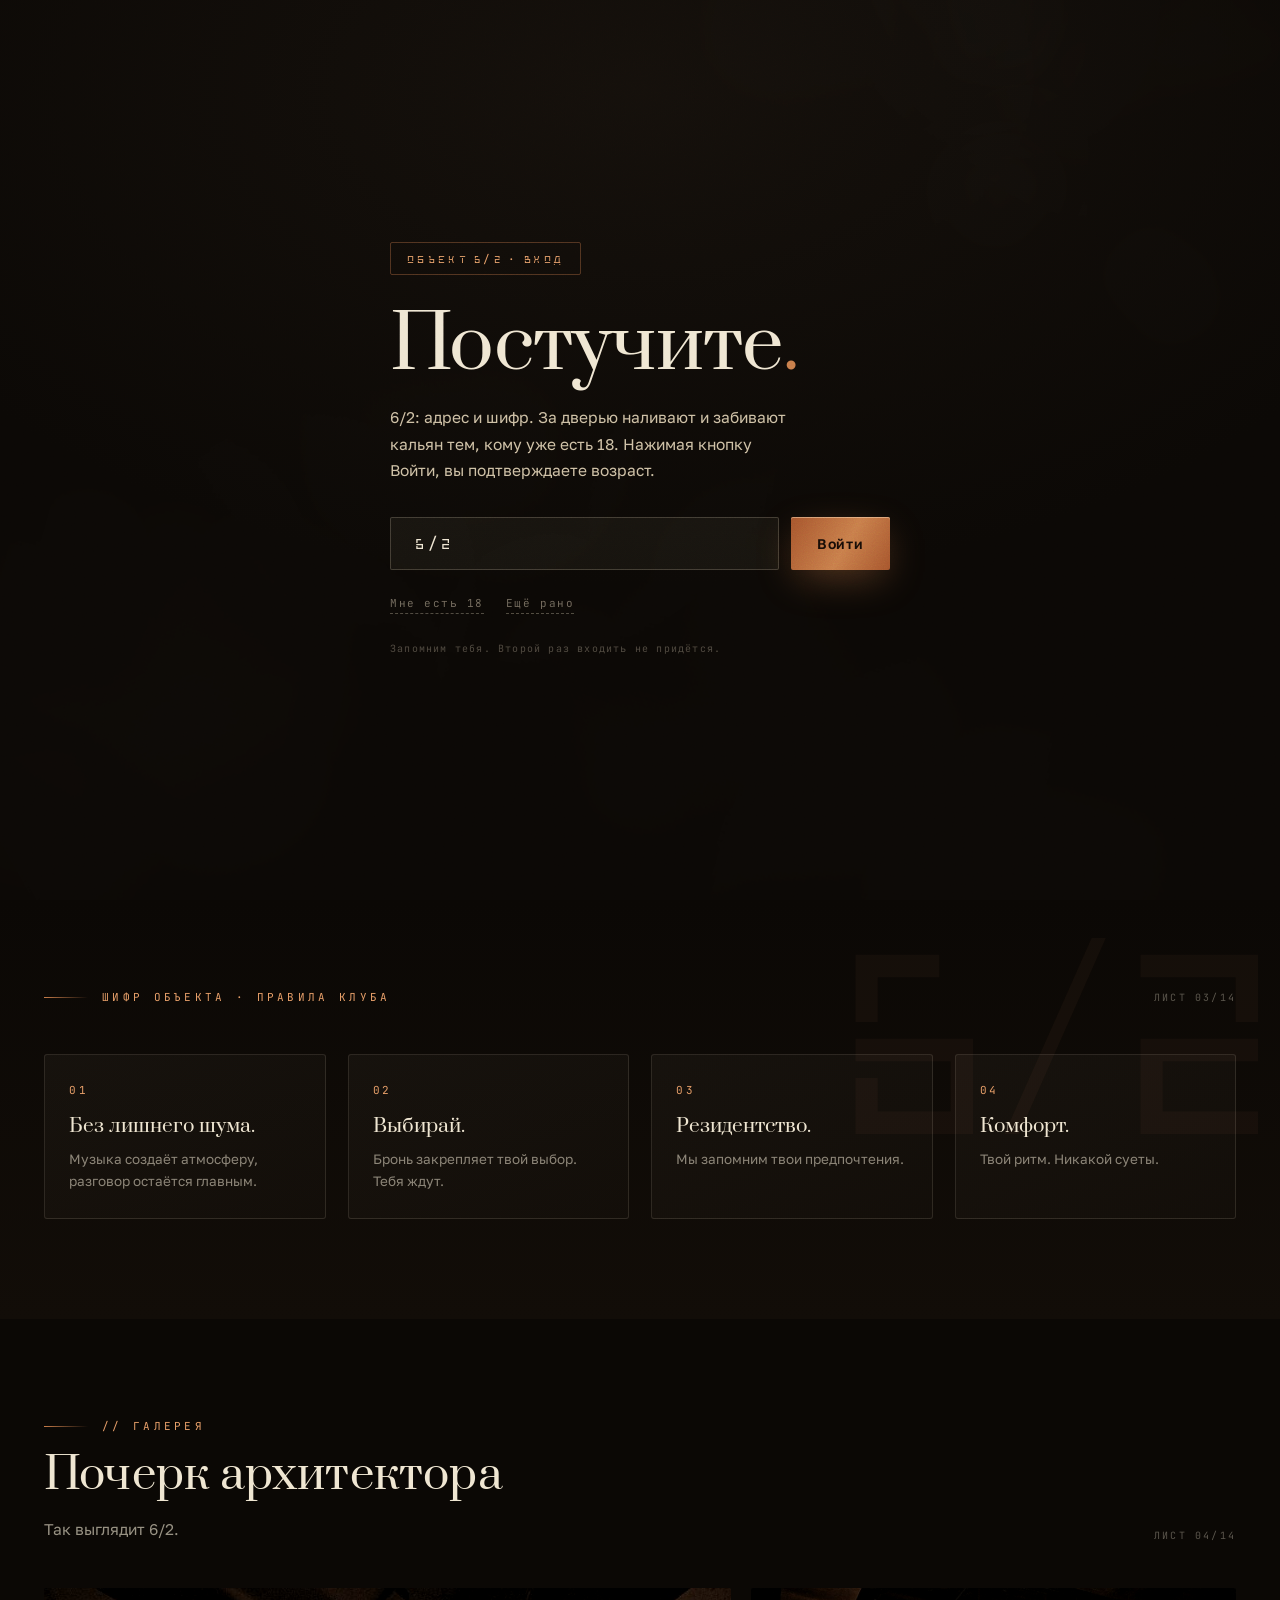
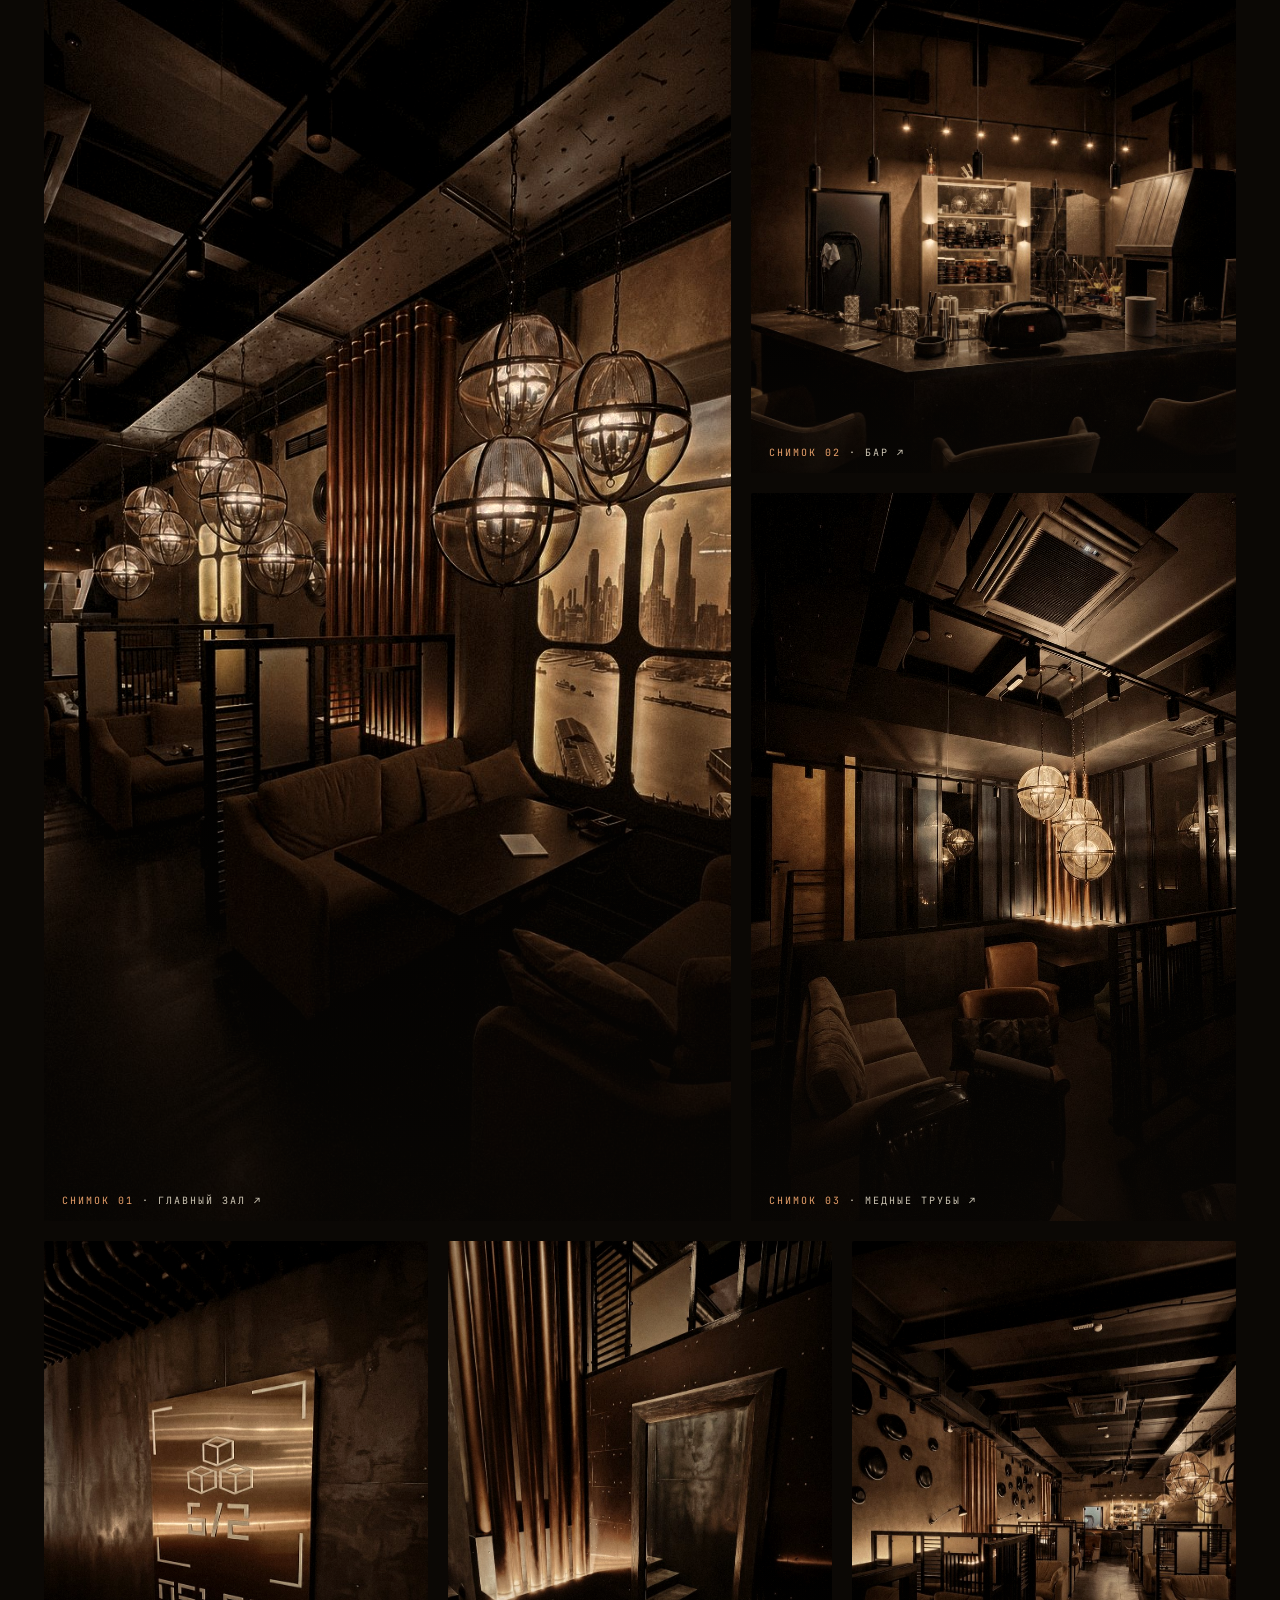
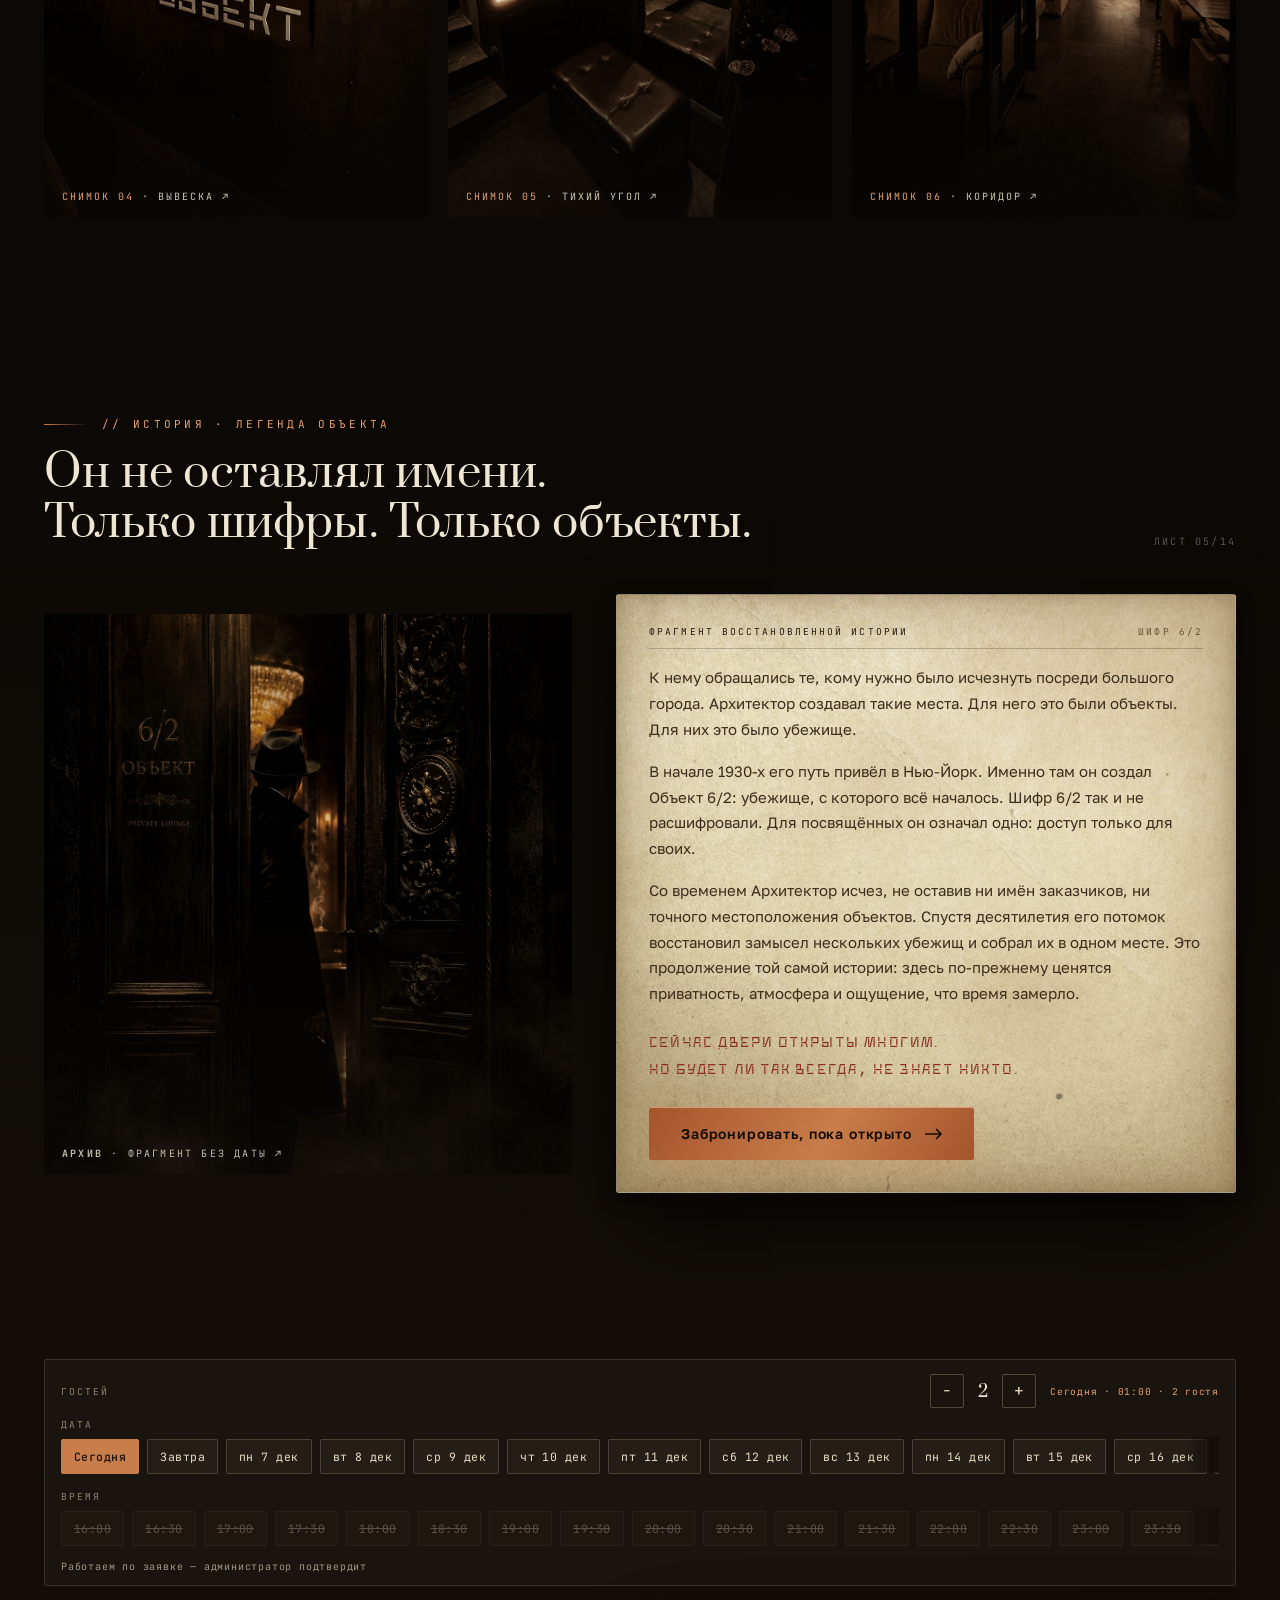
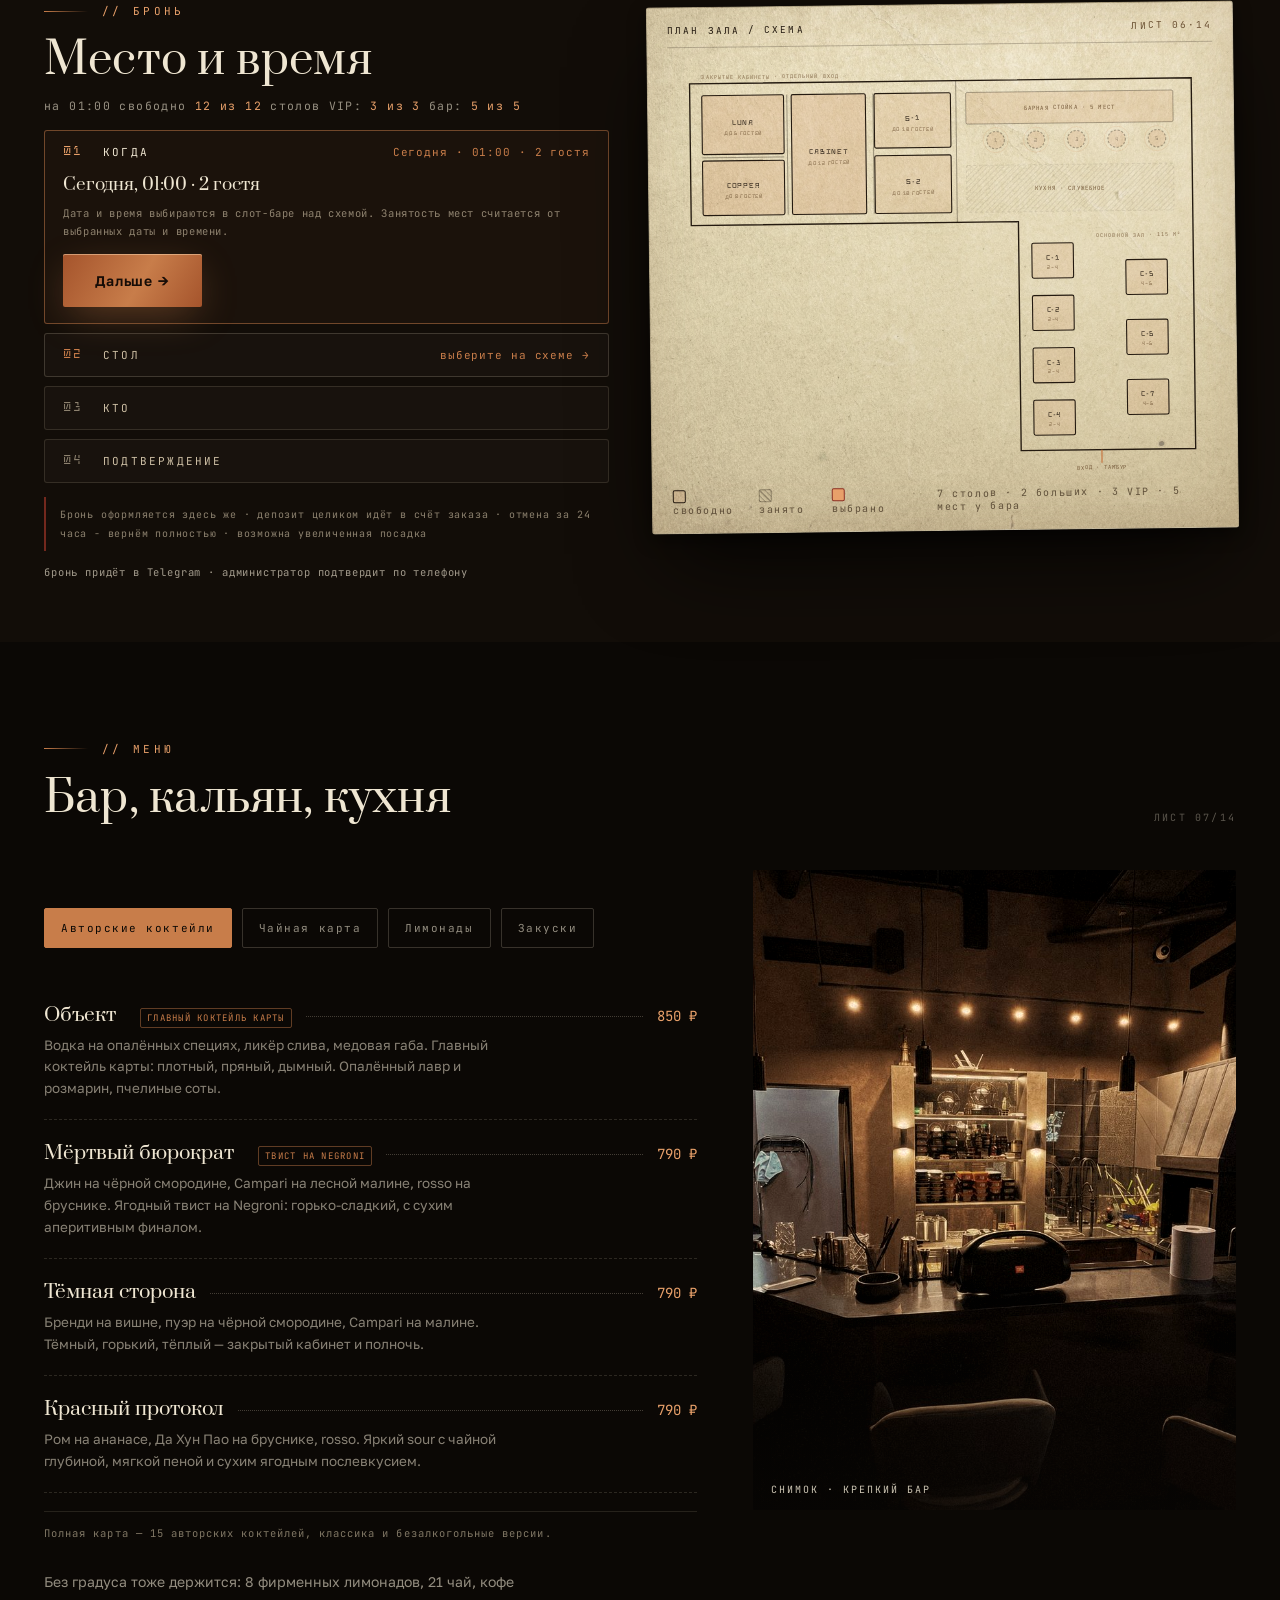
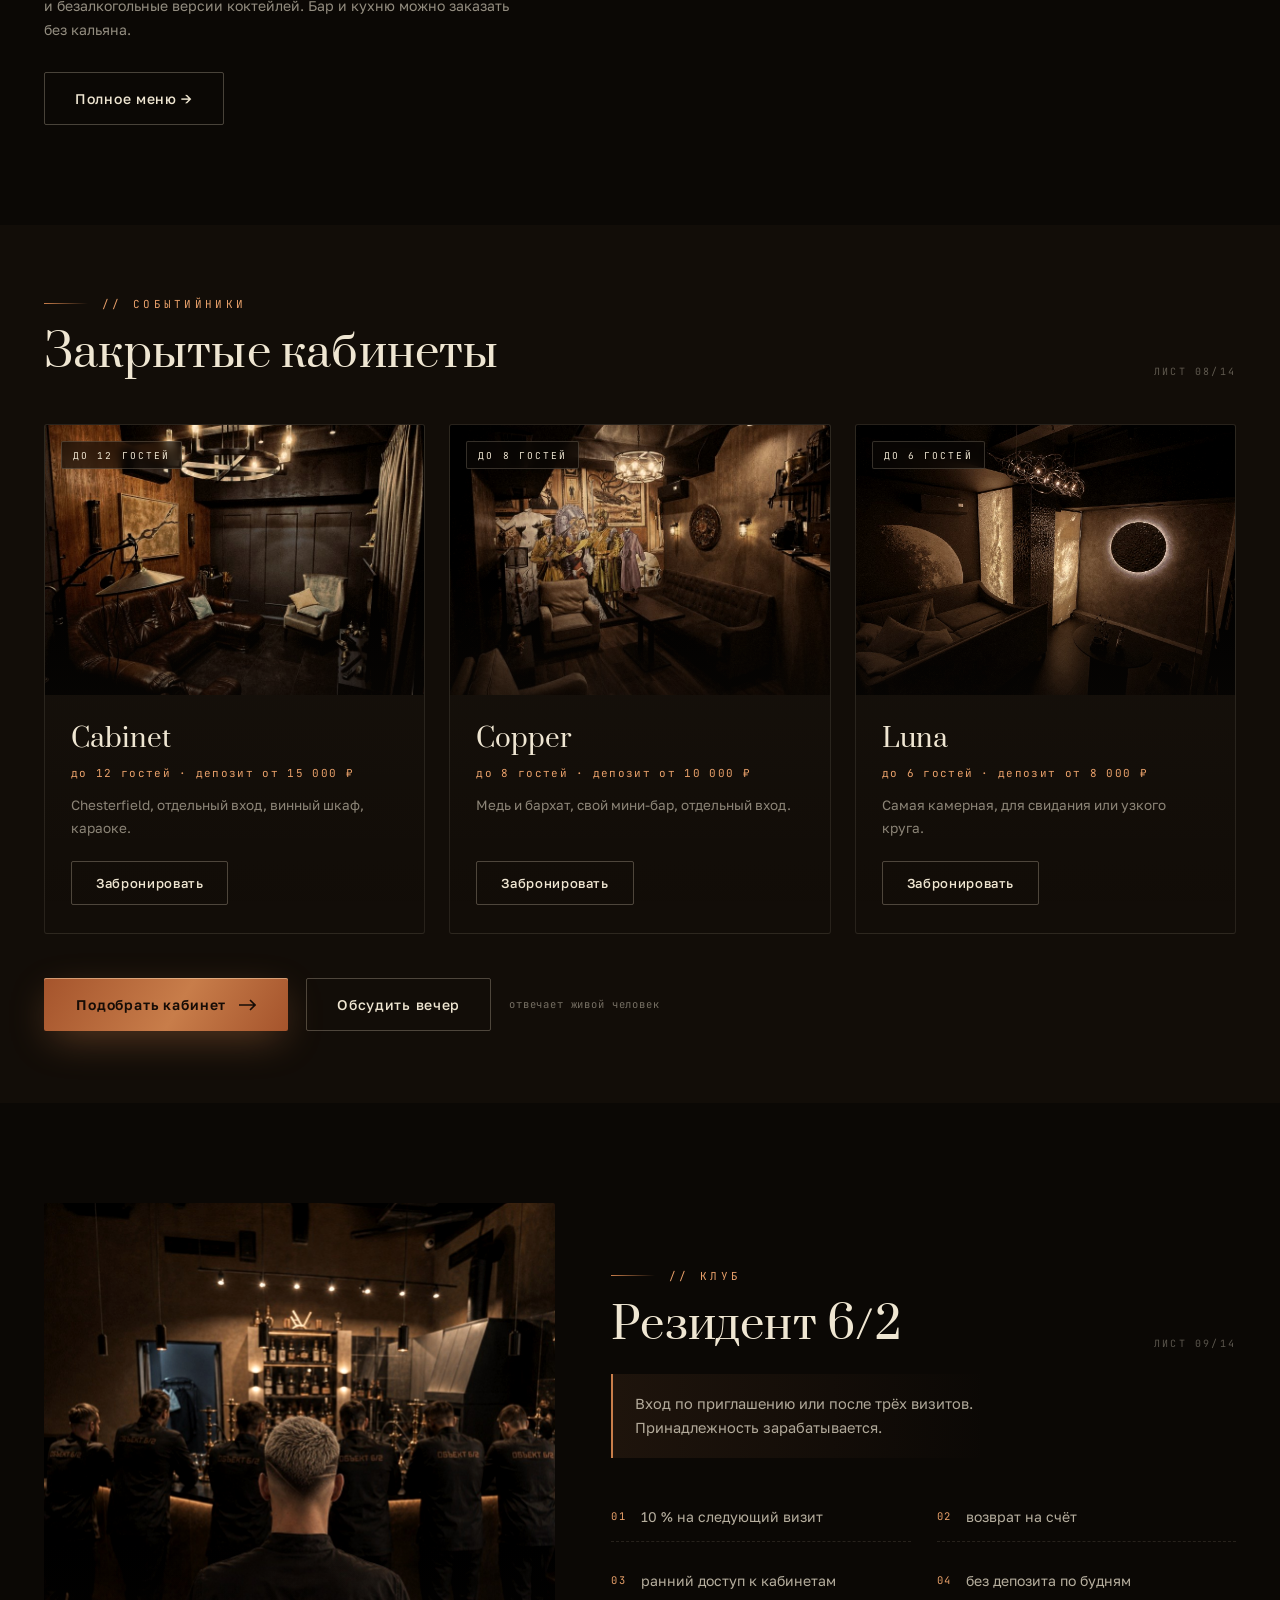
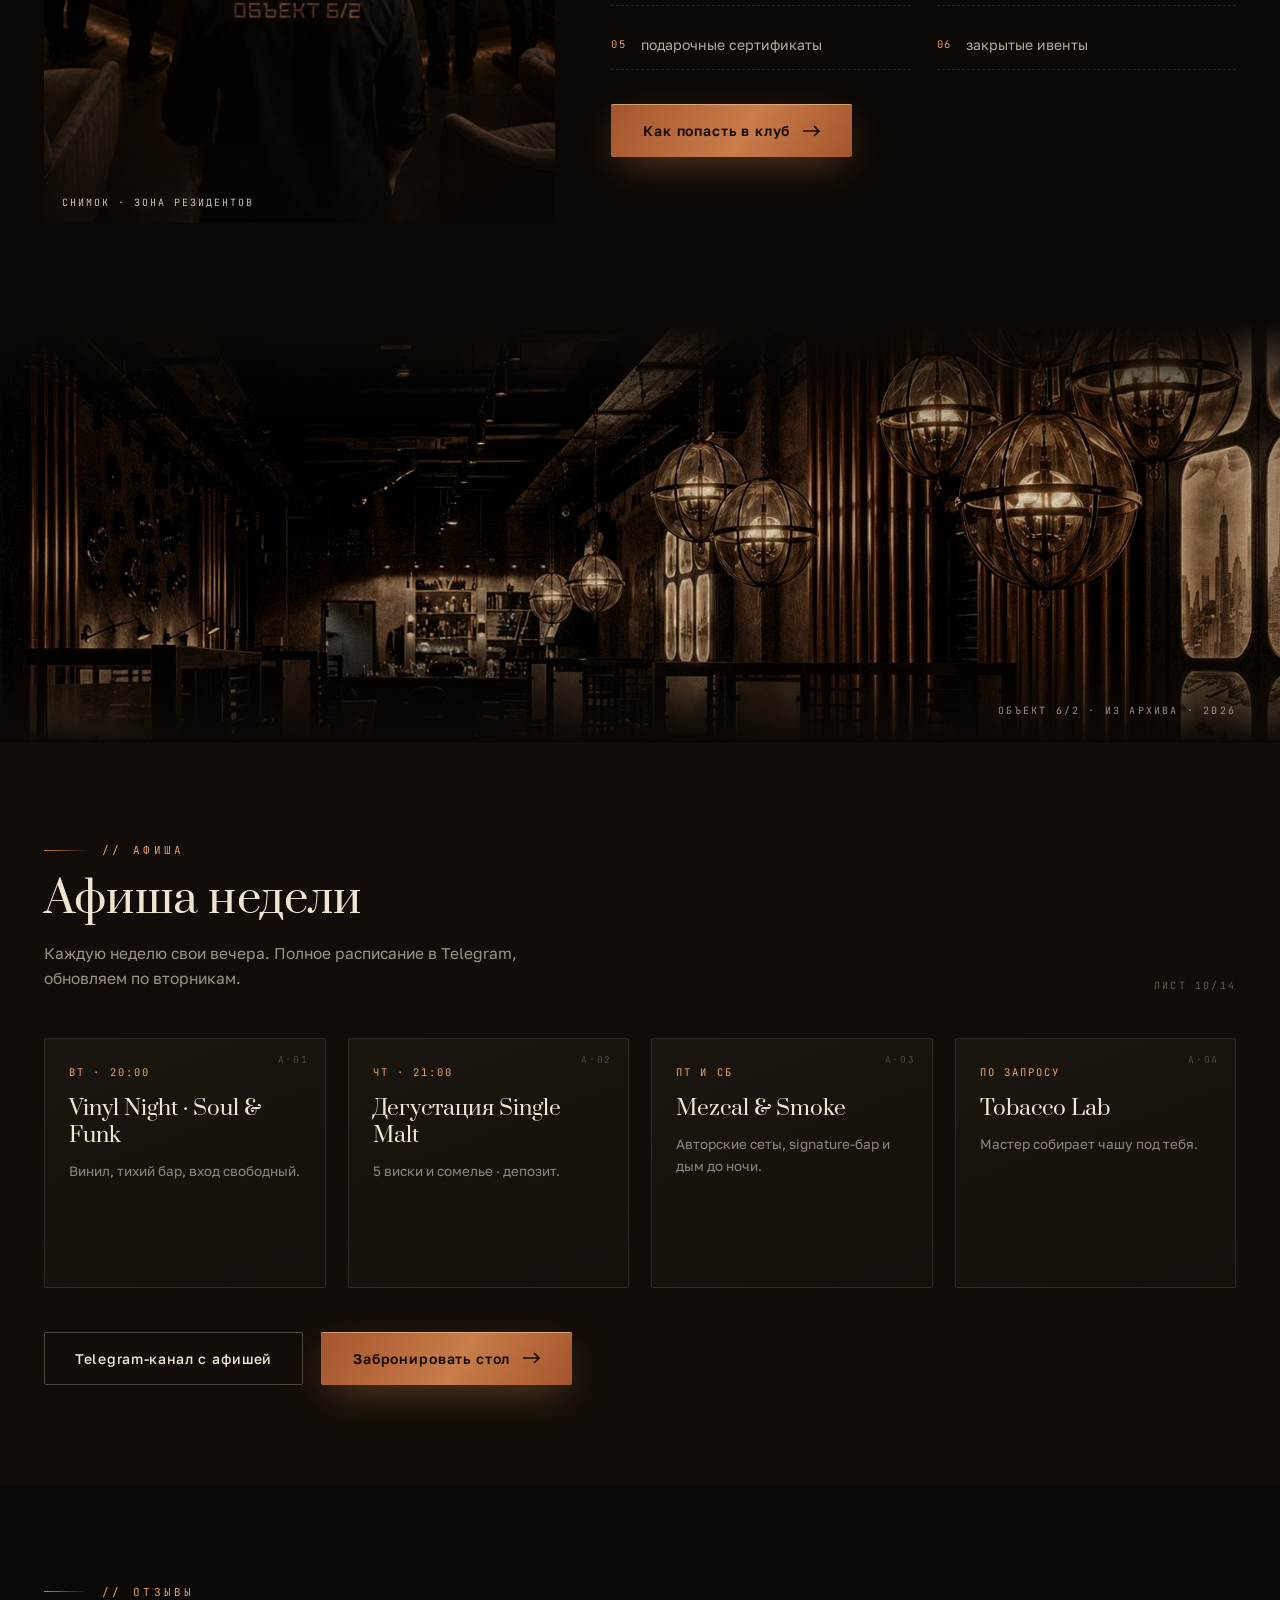
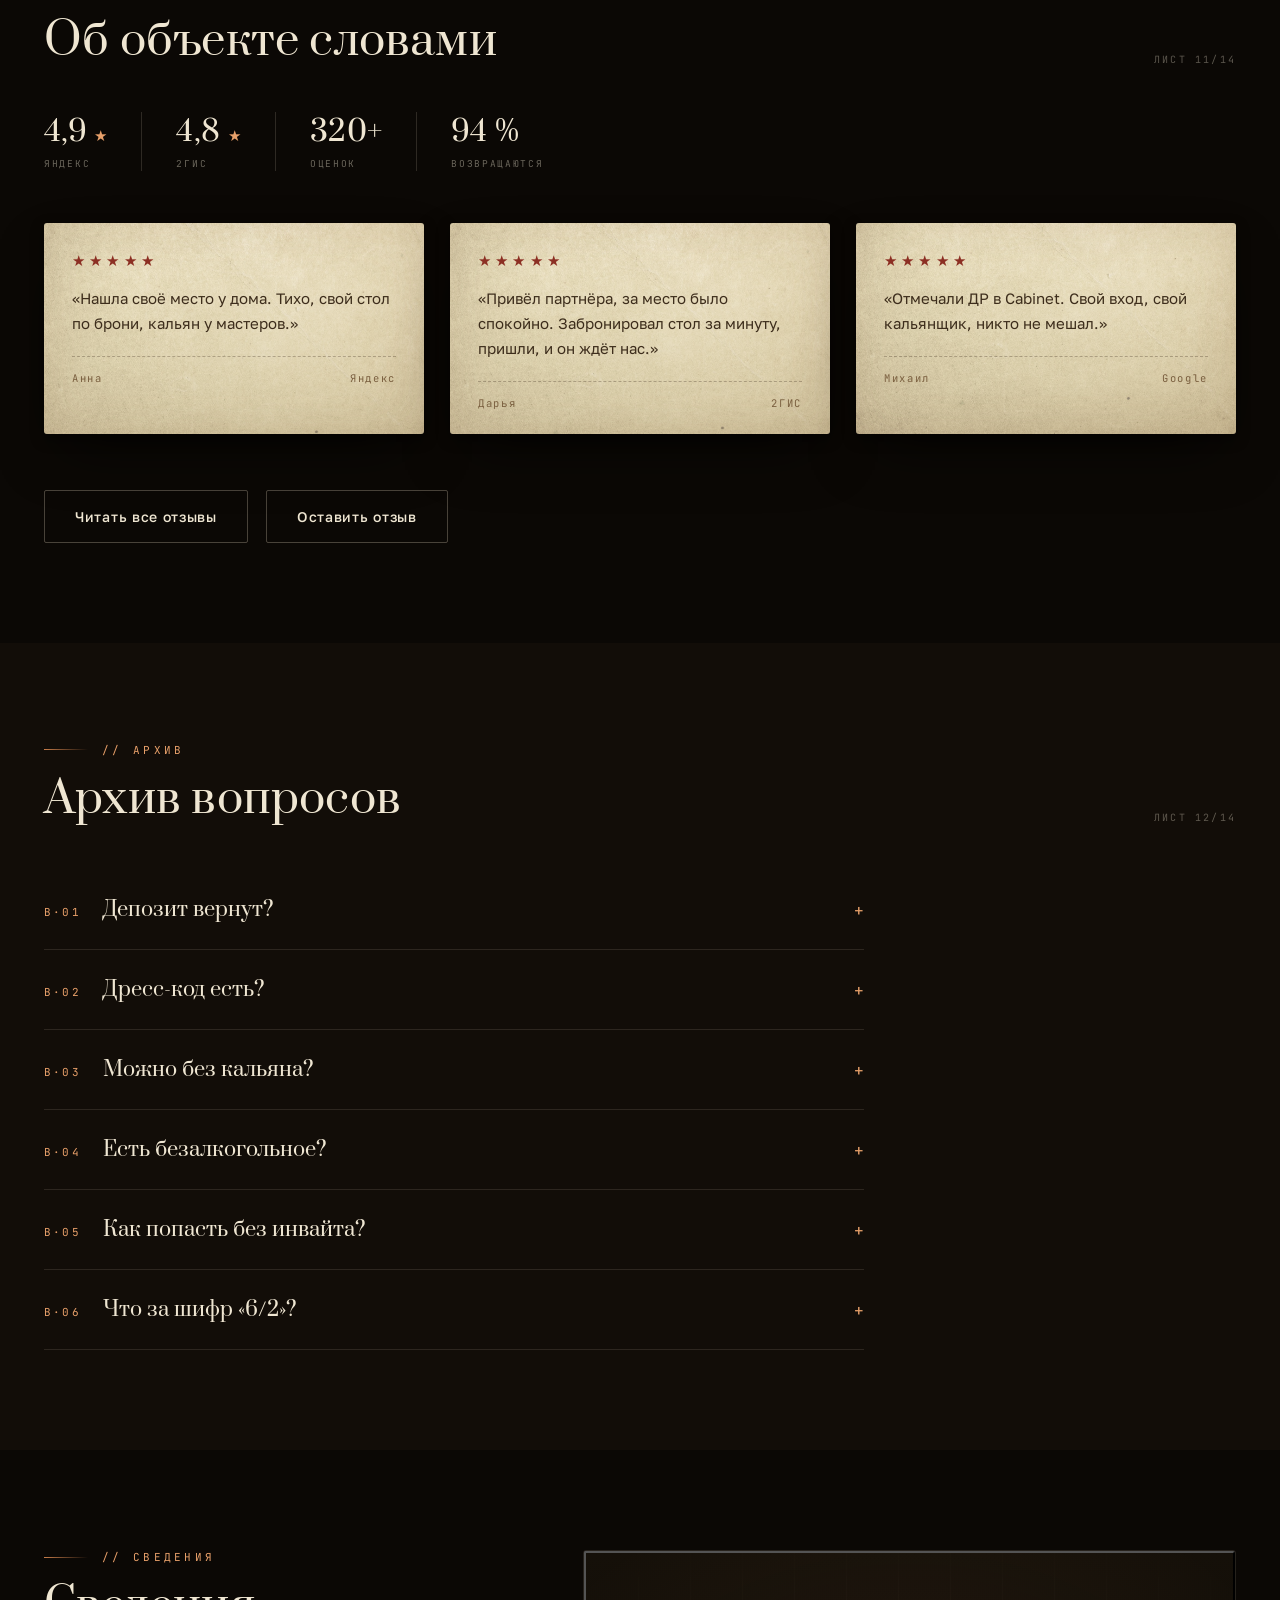
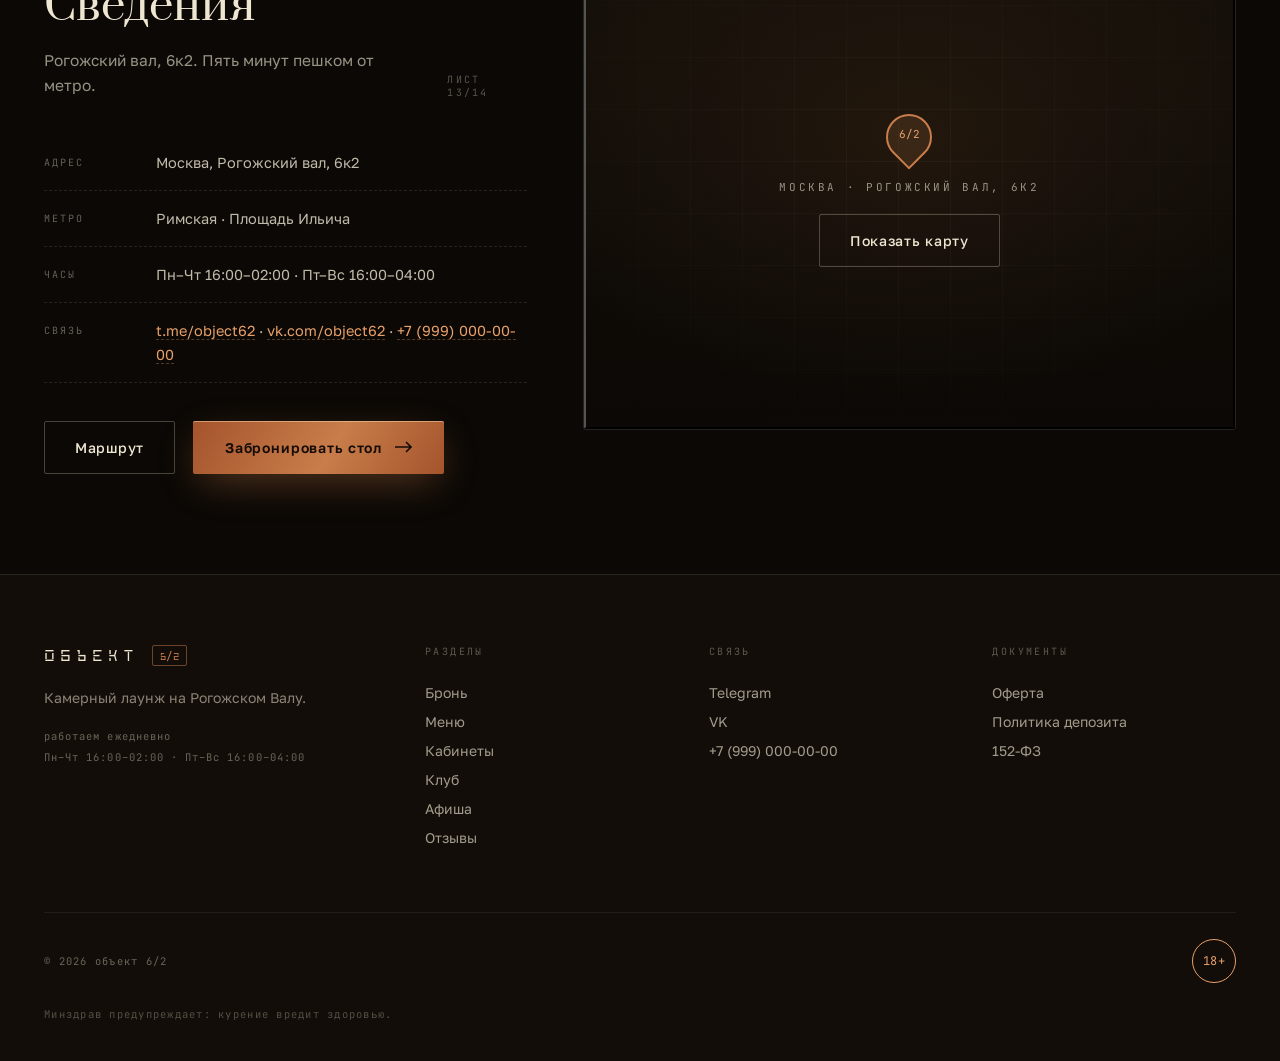
==== commit 97e70f4f: "PR3 · Адаптив и доступность блока брони (ТЗ §8) - Тап-таргеты ≥44px (G5): чипы слот-бара, даты/время" ====
--- a/index.html
+++ b/index.html
@@ -35,12 +35,15 @@
   *{margin:0;padding:0;box-sizing:border-box}
   html{scroll-behavior:smooth}
   html{scroll-padding-top:100px}  /* фикс-шапка не перекрывает якоря */
-  html{overflow-x:hidden}
+  /* PR3: overflow-x:hidden делает body скролл-контейнером и ломает position:sticky
+     внутри (слот-бар брони, ТЗ §8). clip обрезает так же, но sticky работает.
+     hidden оставлен как фолбэк для старых браузеров. */
+  html{overflow-x:hidden;overflow-x:clip}
   body{
     background:var(--ink);
     color:var(--bone);
     font-family:var(--sans);
-    overflow-x:hidden;
+    overflow-x:hidden;overflow-x:clip;
     max-width:100vw;
   }
   body.locked{overflow:hidden}
@@ -748,7 +751,7 @@
     .plan-card svg.plan{max-height:none}
     .bk-act .btn{width:100%;justify-content:center}
     .bk-act .bk-pay{width:100%;justify-content:center;text-align:center}
-    .bk-act .bk-edit{margin-left:0}
+    .bk-act .bk-edit{margin-left:0;min-height:44px;display:inline-flex;align-items:center}  /* PR3: тап-таргет на планшете */
     .booking{padding:56px 0 50px}
     .m-photo img{height:420px}
     .k-photo img{height:440px}
@@ -800,7 +803,7 @@
     .bk-agree span{font-size:12.5px}
     .bk-agree input{margin-top:3px;transform:scale(1.35);transform-origin:top left}  /* тап-зона больше */
     .bk-act .btn{width:100%;justify-content:center}      /* кнопка оплаты full-width */
-    .g-item{min-height:auto;aspect-ratio:4/3}
+    .g-item{min-height:auto;aspect-ratio:4/3;max-width:100%}  /* PR3: aspect-ratio + min-height:300px раздувал карточку до 400px и давал горизонтальное переполнение на 360 */
     .g-1,.g-2,.g-3,.g-4,.g-5,.g-6{min-height:auto}
     .sec-head h2{font-size:30px}
     .hero-sub{font-size:15px}
@@ -915,7 +918,7 @@
   /* ===== инлайн-мастер брони (шаги в секции, не в модалке) ===== */
   .bk{margin-top:16px}
   .bk-foot{font-family:var(--mono);font-size:10px;letter-spacing:.08em;line-height:1.9;
-    color:rgba(205,191,164,.5);border-left:2px solid rgba(140,47,35,.8);
+    color:rgba(205,191,164,.65);border-left:2px solid rgba(140,47,35,.8);
     padding:8px 0 8px 14px;margin:14px 0 0}
   .booking .sec-head{margin-bottom:14px}
   .booking .b-count{margin-top:12px}
@@ -926,7 +929,7 @@
   .bk-head{display:flex;align-items:center;gap:14px;padding:13px 18px;cursor:default}
   .bk-step.done .bk-head{cursor:pointer}
   .bk-no{font-family:'District','JetBrains Mono',monospace;font-size:13px;letter-spacing:.14em;
-    color:rgba(205,191,164,.5);min-width:26px}
+    color:rgba(205,191,164,.65);min-width:26px}
   .bk-step.on .bk-no{color:var(--copper-hot)}
   .bk-step.done .bk-no{color:var(--copper)}
   .bk-ttl{font-family:var(--mono);font-size:11px;letter-spacing:.2em;text-transform:uppercase;
@@ -934,14 +937,14 @@
   .bk-step.on .bk-ttl{color:var(--bone)}
   .bk-val{margin-left:auto;font-family:var(--mono);font-size:11px;letter-spacing:.08em;
     color:var(--copper);text-align:right}
-  .bk-edit{font-family:var(--mono);font-size:9.5px;letter-spacing:.14em;color:rgba(205,191,164,.5);
+  .bk-edit{font-family:var(--mono);font-size:9.5px;letter-spacing:.14em;color:rgba(205,191,164,.65);
     border:1px solid rgba(205,191,164,.25);border-radius:2px;padding:5px 9px;background:none;
     cursor:pointer;margin-left:12px}
   .bk-edit:hover{border-color:var(--copper);color:var(--copper-hot)}
   .bk-body{display:none;padding:0 18px 16px}
   .bk-step.on .bk-body{display:block}
   .bk-lbl{display:block;font-family:var(--mono);font-size:9.5px;letter-spacing:.2em;
-    text-transform:uppercase;color:rgba(205,191,164,.55);margin:10px 0 6px}
+    text-transform:uppercase;color:rgba(205,191,164,.65);margin:10px 0 6px}
   .bk-chips{display:flex;gap:8px;overflow-x:auto;overflow-y:hidden;padding:2px 2px 8px;
     scroll-snap-type:x proximity;scrollbar-width:thin;
     scrollbar-color:rgba(200,125,74,.5) transparent;
@@ -967,7 +970,7 @@
     padding:13px 14px;outline:none;transition:border .15s}
   .bk-inp:focus{border-color:var(--copper)}
   .bk-inp.err{border-color:var(--wax);background:rgba(140,47,35,.12)}
-  .bk-inp::placeholder{color:rgba(205,191,164,.35)}
+  .bk-inp::placeholder{color:rgba(205,191,164,.62)}
   .bk-err{font-family:var(--mono);font-size:10px;letter-spacing:.08em;color:#e8836f;
     margin-top:10px;display:none}
   .bk-err.show{display:block}
@@ -977,13 +980,13 @@
     border-bottom:1px dashed rgba(205,191,164,.13);font-size:14.5px;color:var(--bone)}
   .bk-srow:last-child{border-bottom:none}
   .bk-srow span{font-family:var(--mono);font-size:10px;letter-spacing:.16em;
-    text-transform:uppercase;color:rgba(205,191,164,.55)}
+    text-transform:uppercase;color:rgba(205,191,164,.65)}
   .bk-dep b{font-family:'District','JetBrains Mono',monospace;font-size:19px;color:var(--copper-hot)}
   .bk-agree{display:flex;gap:10px;align-items:flex-start;font-size:13px;color:var(--paper-dim);
     margin-top:12px;line-height:1.5}
   .bk-agree input{margin-top:4px;accent-color:var(--copper)}
   .bk-pay{display:flex;align-items:center;gap:9px;font-family:var(--mono);font-size:10px;
-    letter-spacing:.12em;color:rgba(205,191,164,.6);border:1px solid rgba(205,191,164,.2);
+    letter-spacing:.12em;color:rgba(205,191,164,.65);border:1px solid rgba(205,191,164,.2);
     border-radius:2px;padding:9px 12px}
   .bk-pay i{width:17px;height:17px;border-radius:3px;background:#ffdd2d;color:#2b2b2b;
     font-style:normal;font-weight:700;font-size:12px;line-height:17px;text-align:center;flex:none}
@@ -994,7 +997,7 @@
     border-radius:50%;animation:bkspin .9s linear infinite;flex:none}
   @keyframes bkspin{to{transform:rotate(360deg)}}
   .bk-hint{font-family:var(--mono);font-size:10.5px;letter-spacing:.06em;
-    color:rgba(205,191,164,.55);line-height:1.65;margin:9px 0 0}
+    color:rgba(205,191,164,.65);line-height:1.65;margin:9px 0 0}
 
   /* якорный скролл не должен уводить блок под фиксированную шапку */
   #bron{scroll-margin-top:76px}
@@ -1025,7 +1028,7 @@
   .bk-pick-dep{font-family:'District','JetBrains Mono',monospace;font-size:12px;
     letter-spacing:.1em;color:rgba(205,191,164,.72);margin-top:1px}
   .bk-pick-x{grid-column:2;justify-self:start;font-family:var(--mono);font-size:9.5px;
-    letter-spacing:.14em;text-transform:uppercase;color:rgba(205,191,164,.55);
+    letter-spacing:.14em;text-transform:uppercase;color:rgba(205,191,164,.65);
     background:none;border:none;border-bottom:1px solid rgba(205,191,164,.28);
     padding:0 0 2px;cursor:pointer;transition:color .2s,border-color .2s}
   .bk-pick-x:hover{color:var(--copper-hot);border-color:var(--copper)}
@@ -1035,7 +1038,7 @@
      на десктопе выбор идёт по схеме зала ---- */
   .bk-mgrid{display:none}
   .bk-mgrid-hint{display:none;font-family:var(--mono);font-size:9.5px;letter-spacing:.12em;
-    color:rgba(205,191,164,.5);margin:2px 0 10px}
+    color:rgba(205,191,164,.65);margin:2px 0 10px}
   @media (max-width:900px){
     .plan-card{display:none}
     .bk-mgrid{display:grid;grid-template-columns:1fr 1fr;gap:12px;margin-top:14px}
@@ -1111,14 +1114,15 @@
   .bkw-step.on{display:block;animation:bkwIn .3s ease both}
   @keyframes bkwIn{from{opacity:0;transform:translateY(12px)}to{opacity:1;transform:none}}
   .bkw-note{font-family:var(--mono);font-size:10px;letter-spacing:.06em;line-height:1.7;
-    color:rgba(205,191,164,.55);margin:0 0 14px}
+    color:rgba(205,191,164,.65);margin:0 0 14px}
   /* фильтры мест */
   .bkw-filters{display:flex;gap:7px;overflow-x:auto;overflow-y:hidden;padding-bottom:10px;margin-bottom:12px;
     scrollbar-width:none;-webkit-overflow-scrolling:touch}
   .bkw-filters::-webkit-scrollbar{display:none}
   .bkw-filter{flex:none;font-family:var(--mono);font-size:10.5px;letter-spacing:.12em;text-transform:uppercase;
     color:var(--paper-dim);background:rgba(233,220,195,.05);border:1px solid rgba(205,191,164,.22);
-    border-radius:2px;padding:10px 13px;cursor:pointer;transition:all .15s;white-space:nowrap}
+    border-radius:2px;padding:10px 13px;min-height:44px;display:inline-flex;align-items:center;
+    cursor:pointer;transition:all .15s;white-space:nowrap}
   .bkw-filter.on{background:var(--copper);border-color:var(--copper);color:#1a1008;font-weight:500}
   /* карточка места в списке */
   .bkw-list{display:flex;flex-direction:column;gap:10px}
@@ -1151,25 +1155,27 @@
   .bkw-selchip-txt span{font-family:var(--mono);font-size:9px;letter-spacing:.1em;color:rgba(205,191,164,.72)}
   .bkw-selchip-x{flex:none;font-family:var(--mono);font-size:9.5px;letter-spacing:.14em;text-transform:uppercase;
     color:var(--copper-hot);background:none;border:1px solid rgba(200,125,74,.45);border-radius:2px;
+    min-height:44px;display:inline-flex;align-items:center;
     padding:9px 11px;cursor:pointer}
   /* дата и время */
   .bkw-lbl{display:block;font-family:var(--mono);font-size:9.5px;letter-spacing:.2em;
-    text-transform:uppercase;color:rgba(205,191,164,.55);margin:4px 0 8px}
+    text-transform:uppercase;color:rgba(205,191,164,.65);margin:4px 0 8px}
   .bkw-dates{display:flex;gap:8px;overflow-x:auto;overflow-y:hidden;padding:2px 2px 10px;
     scroll-snap-type:x proximity;scrollbar-width:thin;
     scrollbar-color:rgba(200,125,74,.5) transparent;-webkit-overflow-scrolling:touch}
   .bkw-dates::-webkit-scrollbar{height:5px}
   .bkw-dates::-webkit-scrollbar-thumb{background:rgba(200,125,74,.55);border-radius:3px}
   .bkw-date{flex:none;scroll-snap-align:start;min-width:74px;display:flex;flex-direction:column;gap:3px;
-    align-items:center;padding:10px 12px;cursor:pointer;
+    align-items:center;justify-content:center;min-height:44px;padding:10px 12px;cursor:pointer;
     font-family:var(--mono);font-size:12px;letter-spacing:.04em;color:var(--paper);
     background:rgba(233,220,195,.05);border:1px solid rgba(205,191,164,.22);border-radius:2px;transition:all .15s}
-  .bkw-date i{font-style:normal;font-size:9px;letter-spacing:.16em;text-transform:uppercase;color:rgba(205,191,164,.6)}
+  .bkw-date i{font-style:normal;font-size:9px;letter-spacing:.16em;text-transform:uppercase;color:rgba(205,191,164,.65)}
   .bkw-date.on{background:var(--copper);border-color:var(--copper);color:#1a1008;font-weight:500}
   .bkw-date.on i{color:rgba(26,16,8,.7)}
   .bkw-times{display:grid;grid-template-columns:repeat(4,1fr);gap:8px;margin-top:6px}
-  .bkw-time{font-family:var(--mono);font-size:13px;color:var(--paper);text-align:center;
+  .bkw-time{font-family:var(--mono);font-size:13px;color:var(--paper);
     background:rgba(233,220,195,.05);border:1px solid rgba(205,191,164,.22);border-radius:2px;
+    min-height:46px;display:flex;align-items:center;justify-content:center;
     padding:13px 0;cursor:pointer;transition:all .15s}
   .bkw-time.on{background:var(--copper);border-color:var(--copper);color:#1a1008;font-weight:500}
   .bkw-time:disabled{opacity:.3;cursor:not-allowed;text-decoration:line-through}
@@ -1200,20 +1206,20 @@
     border-bottom:1px dashed rgba(205,191,164,.13);font-size:15px;color:var(--bone)}
   .bkw-srow:last-child{border-bottom:none}
   .bkw-srow span{font-family:var(--mono);font-size:9.5px;letter-spacing:.16em;
-    text-transform:uppercase;color:rgba(205,191,164,.55);flex:none}
+    text-transform:uppercase;color:rgba(205,191,164,.65);flex:none}
   .bkw-srow b{font-weight:500;text-align:right}
   .bkw-srow.dep b{font-family:'District','JetBrains Mono',monospace;font-size:20px;color:var(--copper-hot)}
   .bkw-agree{display:flex;gap:12px;align-items:flex-start;font-size:13px;line-height:1.5;
     color:var(--paper-dim);margin-top:14px;min-height:44px;padding:8px 2px}
   .bkw-agree input{margin-top:3px;transform:scale(1.4);transform-origin:top left;accent-color:var(--copper)}
   .bkw-hint{font-family:var(--mono);font-size:10px;letter-spacing:.04em;line-height:1.7;
-    color:rgba(205,191,164,.55);margin-top:12px}
+    color:rgba(205,191,164,.65);margin-top:12px}
   /* нижняя панель действия */
   .bkw-foot{flex:none;padding:12px 16px calc(14px + env(safe-area-inset-bottom));
     background:linear-gradient(180deg, rgba(11,8,5,0) 0%, rgba(11,8,5,.94) 40%);
     display:flex;flex-direction:column;gap:9px}
   .bkw-foot-hint{font-family:var(--mono);font-size:9.5px;letter-spacing:.08em;text-align:center;
-    color:rgba(205,191,164,.5)}
+    color:rgba(205,191,164,.65)}
   .bkw-go{width:100%;padding:19px 20px;font-size:15px;letter-spacing:.04em}
   .bkw-go:disabled{opacity:.4;cursor:not-allowed;transform:none!important;box-shadow:none!important}
   .bkw-go:disabled::before{display:none}
--- a/assets/css/booking.css
+++ b/assets/css/booking.css
@@ -13,7 +13,7 @@
 .slotbar-lbl{
   display:flex;align-items:center;justify-content:space-between;gap:10px;
   font-family:var(--mono);font-size:9.5px;letter-spacing:.2em;
-  text-transform:uppercase;color:rgba(205,191,164,.55);margin-bottom:6px;
+  text-transform:uppercase;color:rgba(205,191,164,.65);margin-bottom:6px; /* PR3: контраст ≥4.5:1 (ТЗ §8) */
 }
 .slotbar-summary{
   font-family:var(--mono);font-size:9.5px;letter-spacing:.08em;
@@ -40,7 +40,7 @@
 /* фолбэк-заметка (availability недоступен) */
 .bk-fallback{
   display:none;margin-top:8px;font-family:var(--mono);font-size:10px;
-  letter-spacing:.08em;color:rgba(233,220,195,.55);
+  letter-spacing:.08em;color:rgba(233,220,195,.65);
 }
 .bk-fallback.show{display:block}
 
@@ -80,7 +80,7 @@
   line-height:1.6;color:var(--paper)}
 .bk-tip-x{
   position:absolute;top:6px;right:8px;background:none;border:none;
-  color:rgba(205,191,164,.55);font-size:15px;line-height:1;cursor:pointer;padding:4px;
+  color:rgba(205,191,164,.65);font-size:15px;line-height:1;cursor:pointer;padding:4px;
 }
 .bk-tip-x:hover{color:var(--copper-hot)}
 .bk-tip[hidden]{display:none!important}
@@ -114,7 +114,7 @@
 .bk-pending button{
   margin-left:auto;background:none;border:none;cursor:pointer;
   font-family:var(--mono);font-size:10px;letter-spacing:.12em;text-transform:uppercase;
-  color:rgba(205,191,164,.55);border-bottom:1px solid rgba(205,191,164,.3);padding:0 0 2px;
+  color:rgba(205,191,164,.65);border-bottom:1px solid rgba(205,191,164,.3);padding:0 0 2px;
 }
 .bk-pending button:hover{color:var(--copper-hot);border-color:var(--copper)}
 
@@ -136,3 +136,50 @@
 .bkw-slotline{display:flex;align-items:center;justify-content:space-between;gap:10px;
   padding:9px 11px;margin-bottom:12px;border:1px solid rgba(200,125,74,.4);border-radius:2px;
   background:rgba(200,125,74,.07);font-family:var(--mono);font-size:11px;letter-spacing:.06em;color:var(--bone)}
+
+/* ================= PR3 · адаптив и доступность (ТЗ §8) ================= */
+
+/* контраст мелких подписей ≥ 4.5:1: .mono-note — общий класс страницы,
+   ярче только внутри блока брони и мастера */
+.booking .mono-note, .bkw .mono-note{color:rgba(239,230,210,.65)}
+
+/* CLS = 0 от подгрузки availability (ТЗ §8): резервируем высоту лент чипов,
+   пока конфиг/слоты не отрендерились (44px чип + паддинги ленты) */
+.slotbar .bk-chips:empty{min-height:44px}
+@media (max-width:900px){
+  .slotbar .bk-chips:empty{min-height:54px}
+}
+
+/* тап-таргеты ≥ 44×44 (ТЗ §8, гейт G5) */
+@media (max-width:900px){
+  .slotbar .bk-chip{min-height:44px;display:inline-flex;align-items:center}
+  .bk-tip .bk-tip-x{
+    width:44px;height:44px;top:0;right:0;padding:0;
+    display:grid;place-items:center;font-size:18px;
+  }
+  .bk-pending button{min-height:44px;display:inline-flex;align-items:center;padding:0}
+}
+
+/* фокус с клавиатуры — медное кольцо на всех интерактивных элементах блока
+   (места на SVG-схеме имеют свой фокус: обводка .shape воском) */
+#bron button:focus-visible,
+#bron a[href]:focus-visible,
+#bron input:focus-visible,
+#bron .bk-head:focus-visible,
+.bkw button:focus-visible,
+.bkw input:focus-visible,
+.bk-tip button:focus-visible{
+  outline:2px solid var(--copper-hot);outline-offset:2px;border-radius:2px;
+}
+
+/* hit-area мест на схеме (ТЗ §8): прозрачная подложка, генерится в booking.js,
+   визуал не меняет; курсор наследует статус места */
+.plan .spot .hit{fill:#000;fill-opacity:0;stroke:none;pointer-events:all;cursor:pointer}
+.plan .spot.busy .hit,.plan .spot.dimmed .hit{cursor:not-allowed}
+
+/* reduced-motion: отключаем все анимации и переходы блока брони и мастера (ТЗ §8) */
+@media (prefers-reduced-motion: reduce){
+  #bron *, #bron *::before, #bron *::after,
+  .bkw *, .bkw *::before, .bkw *::after,
+  .bk-tip, .bk-tip *{animation:none!important;transition:none!important}
+}
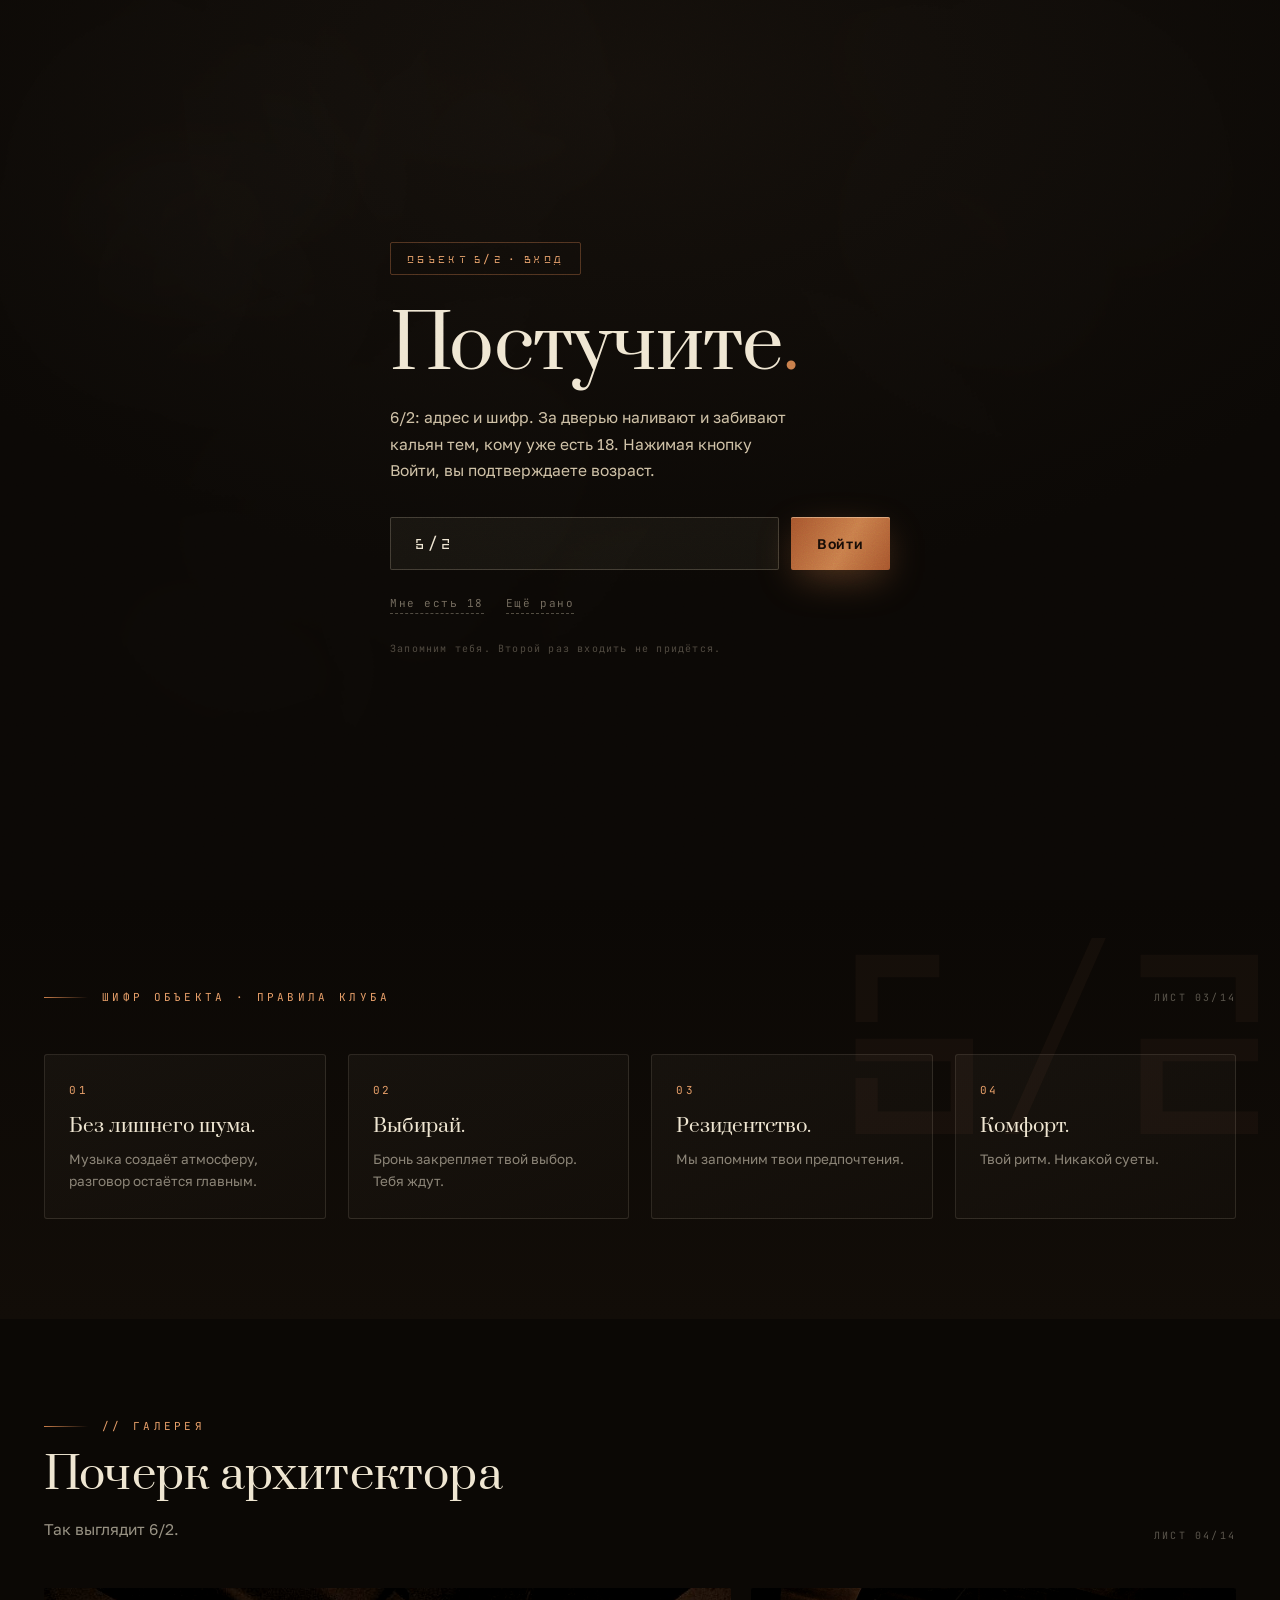
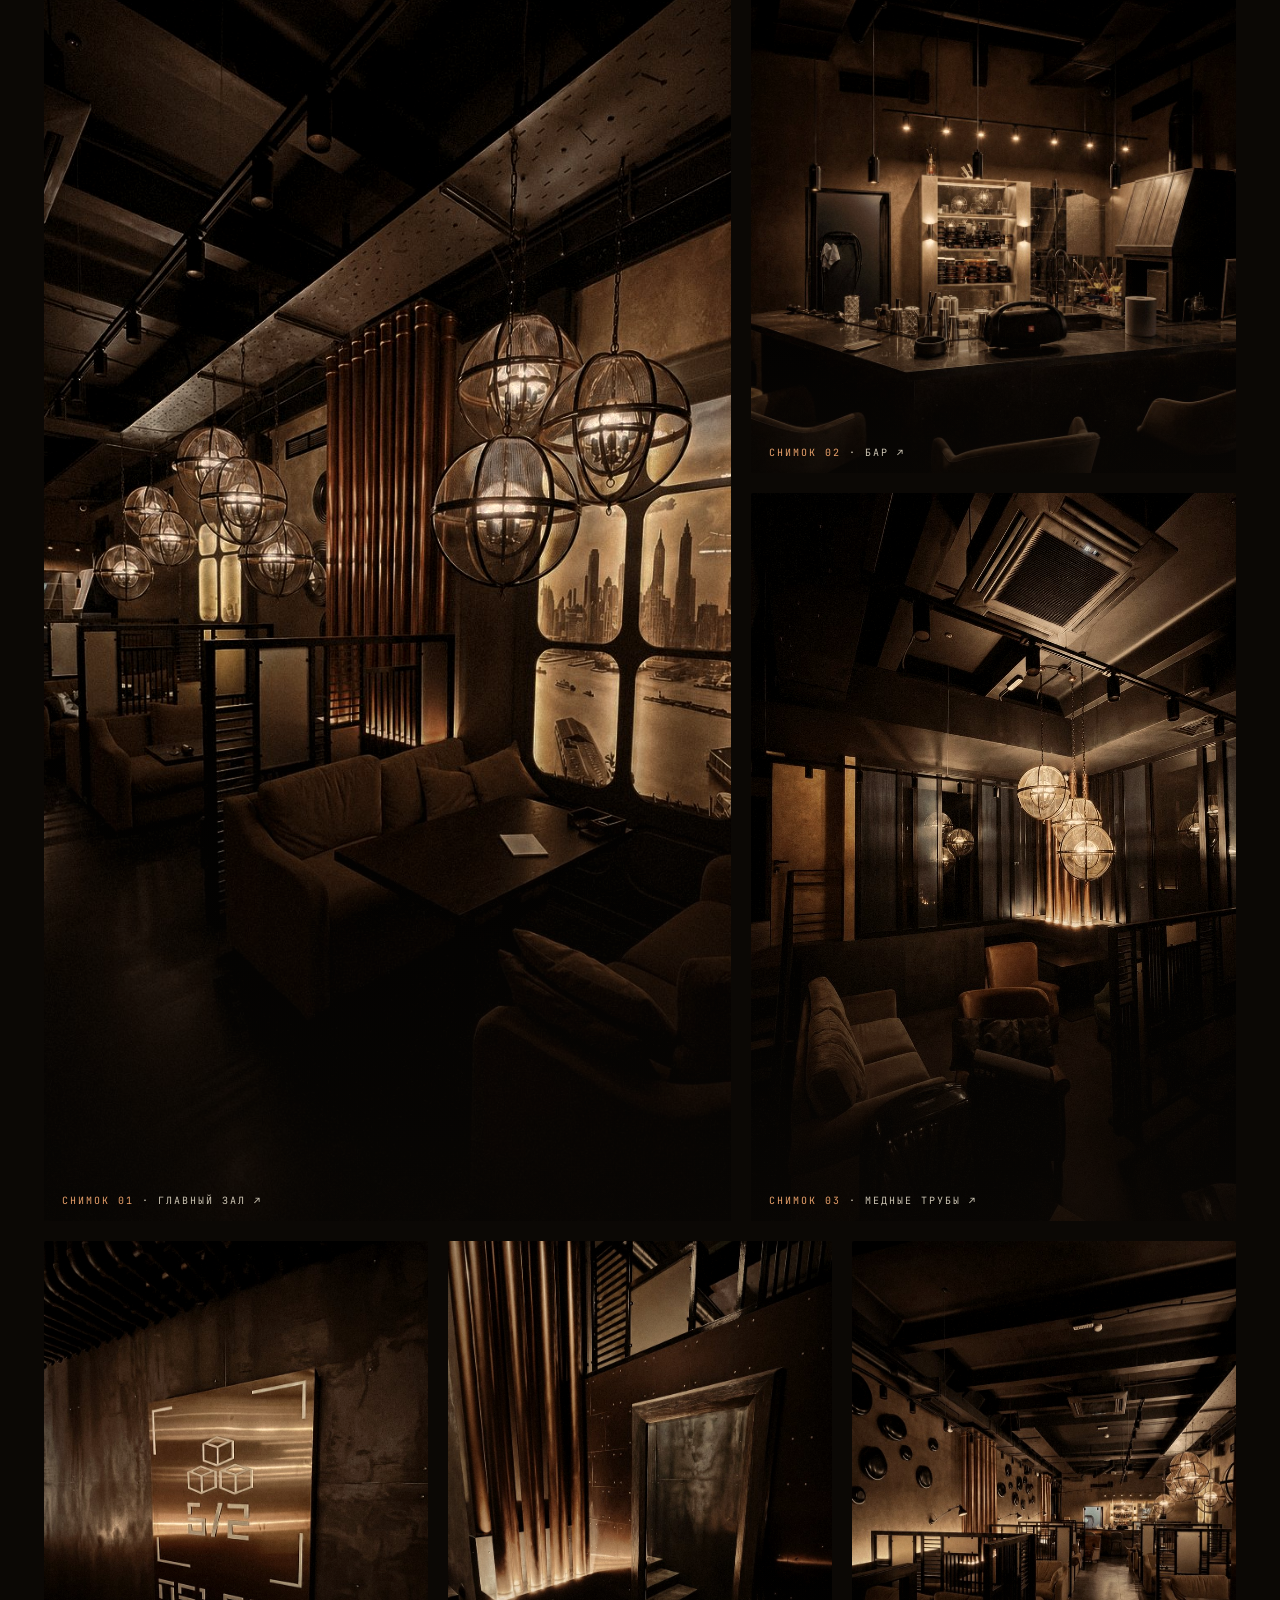
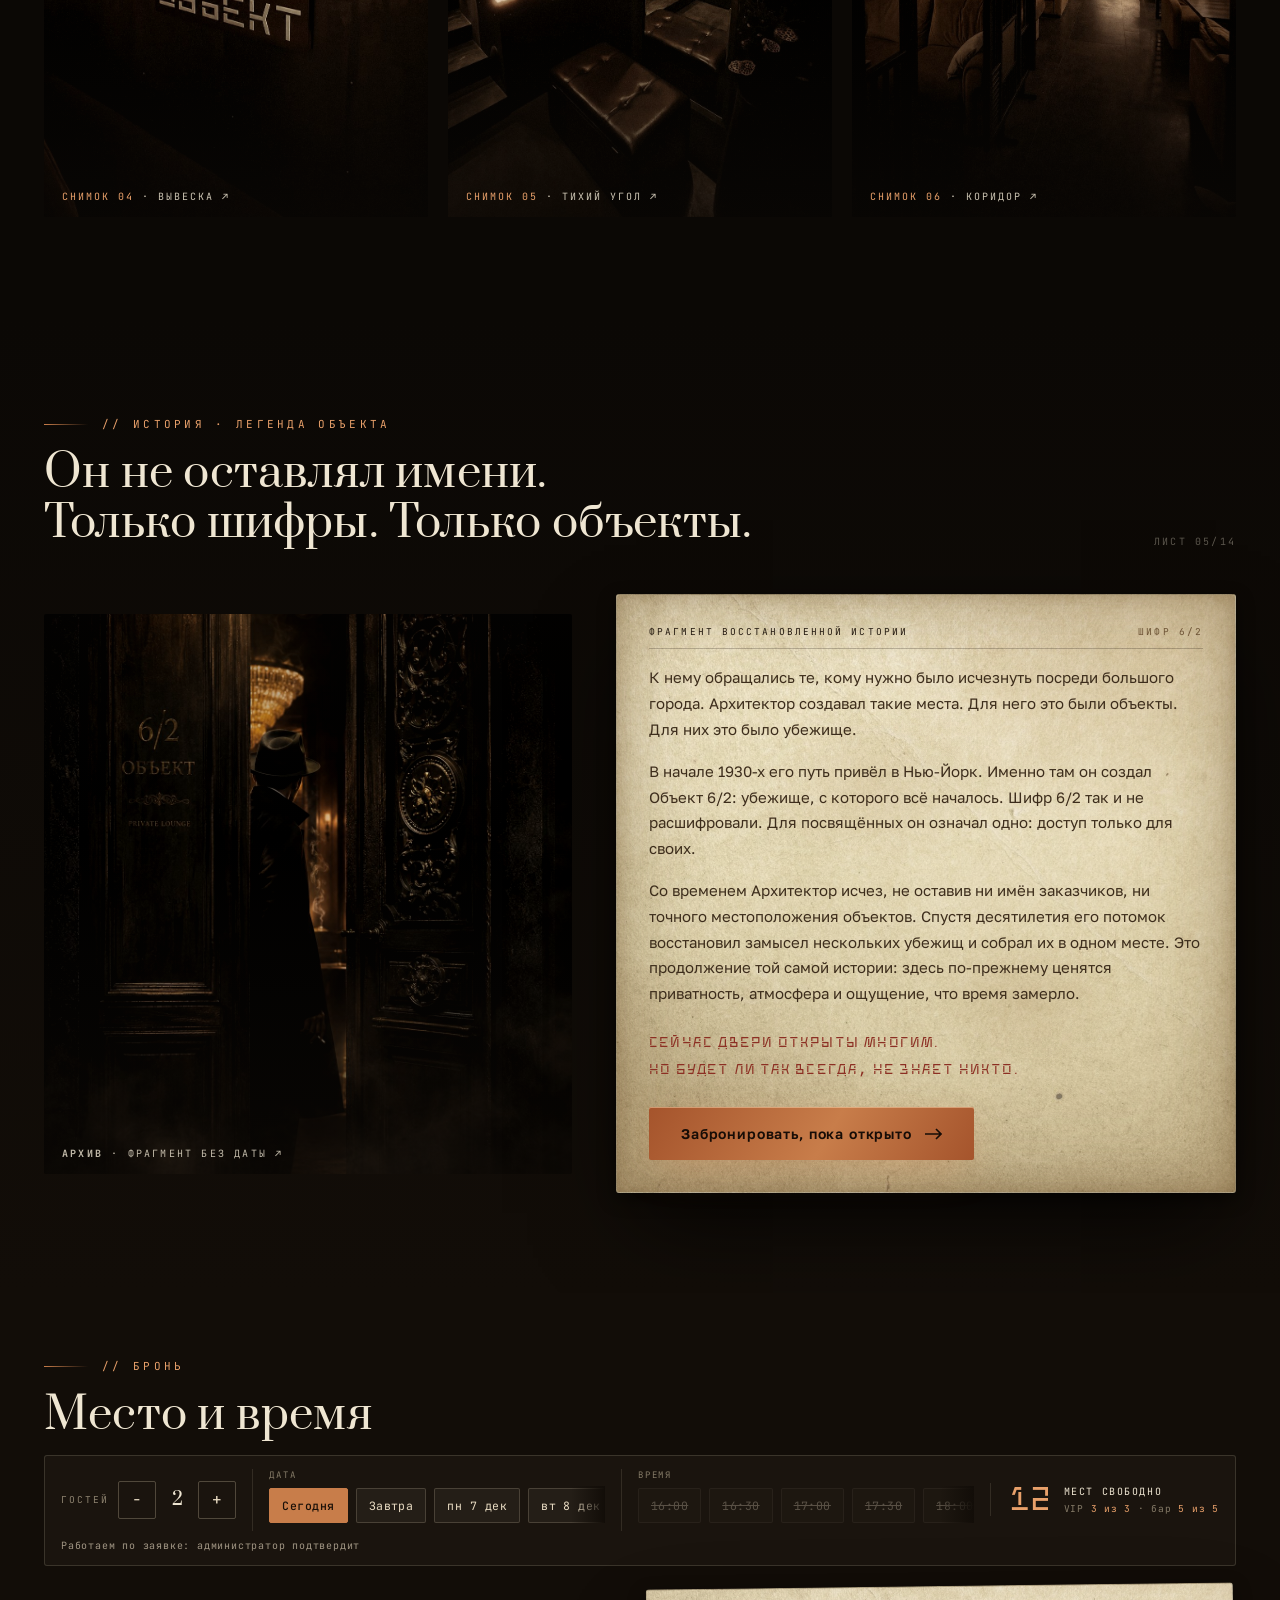
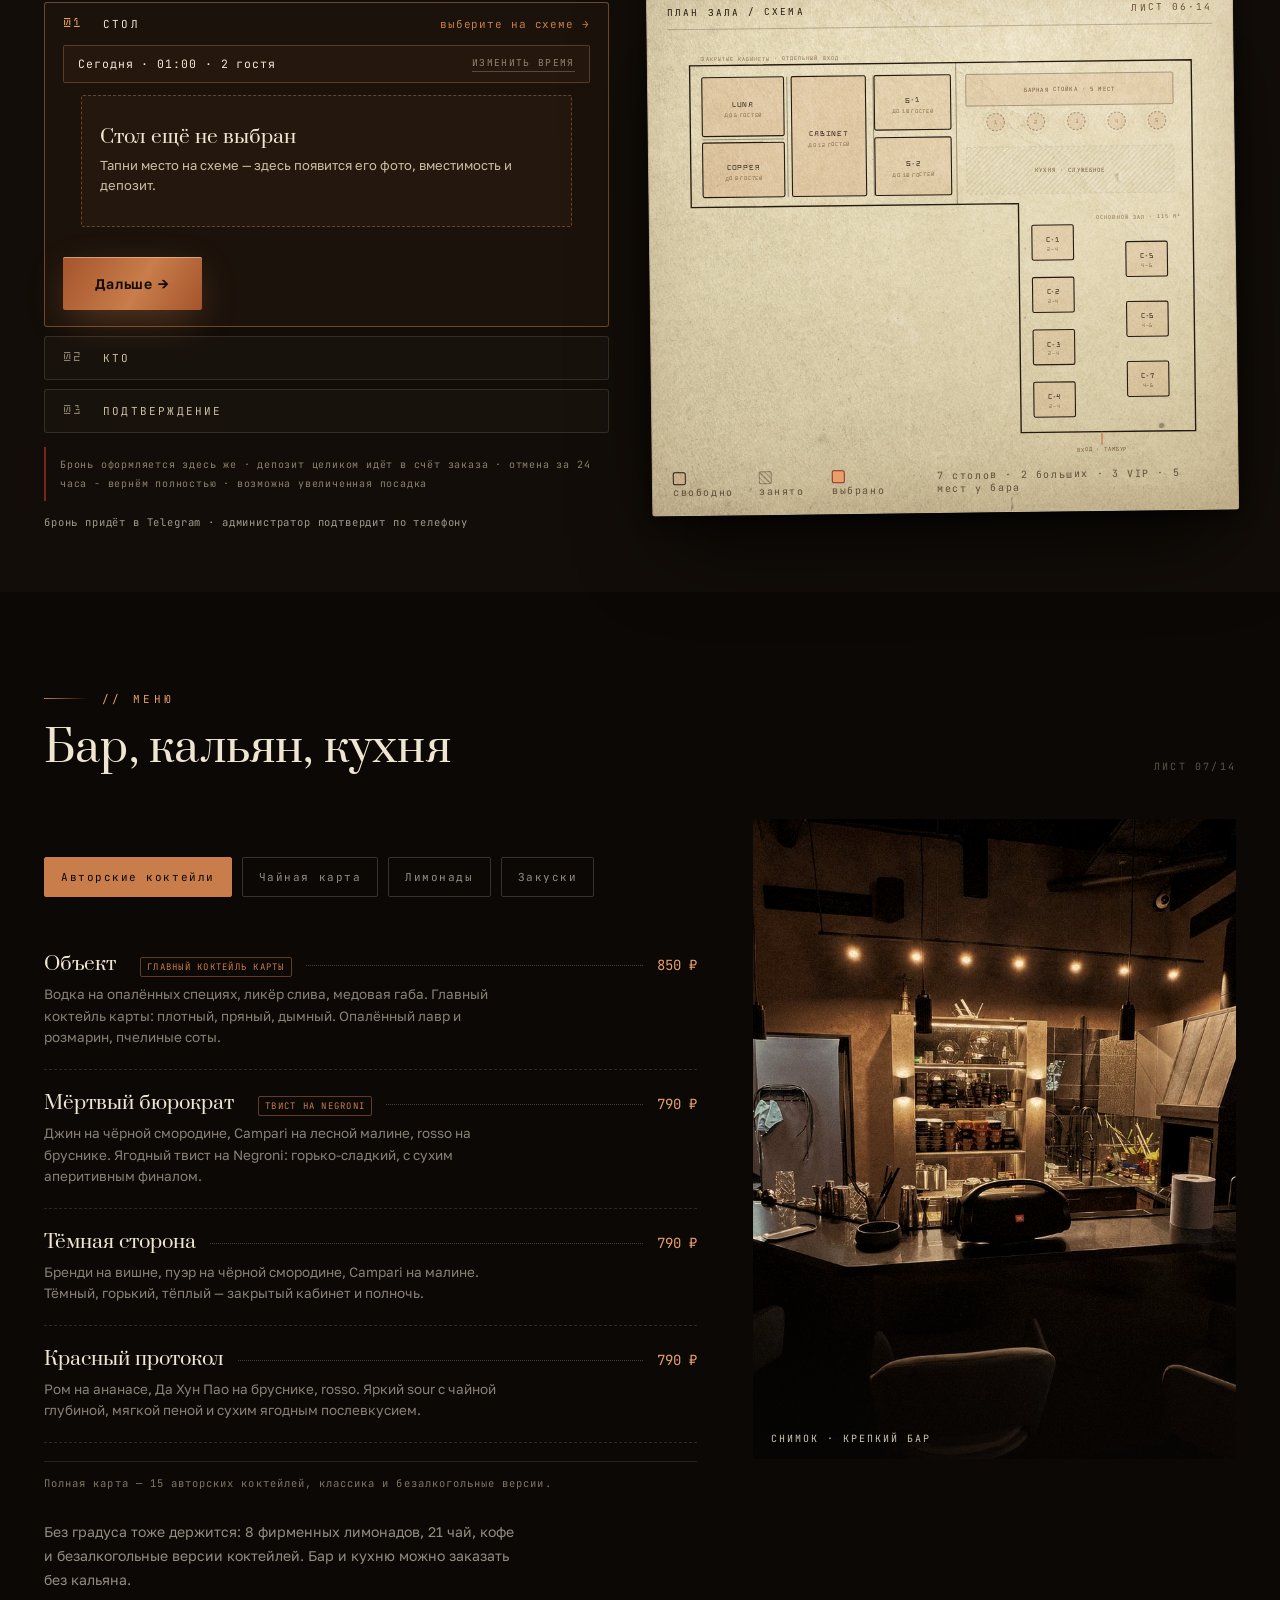
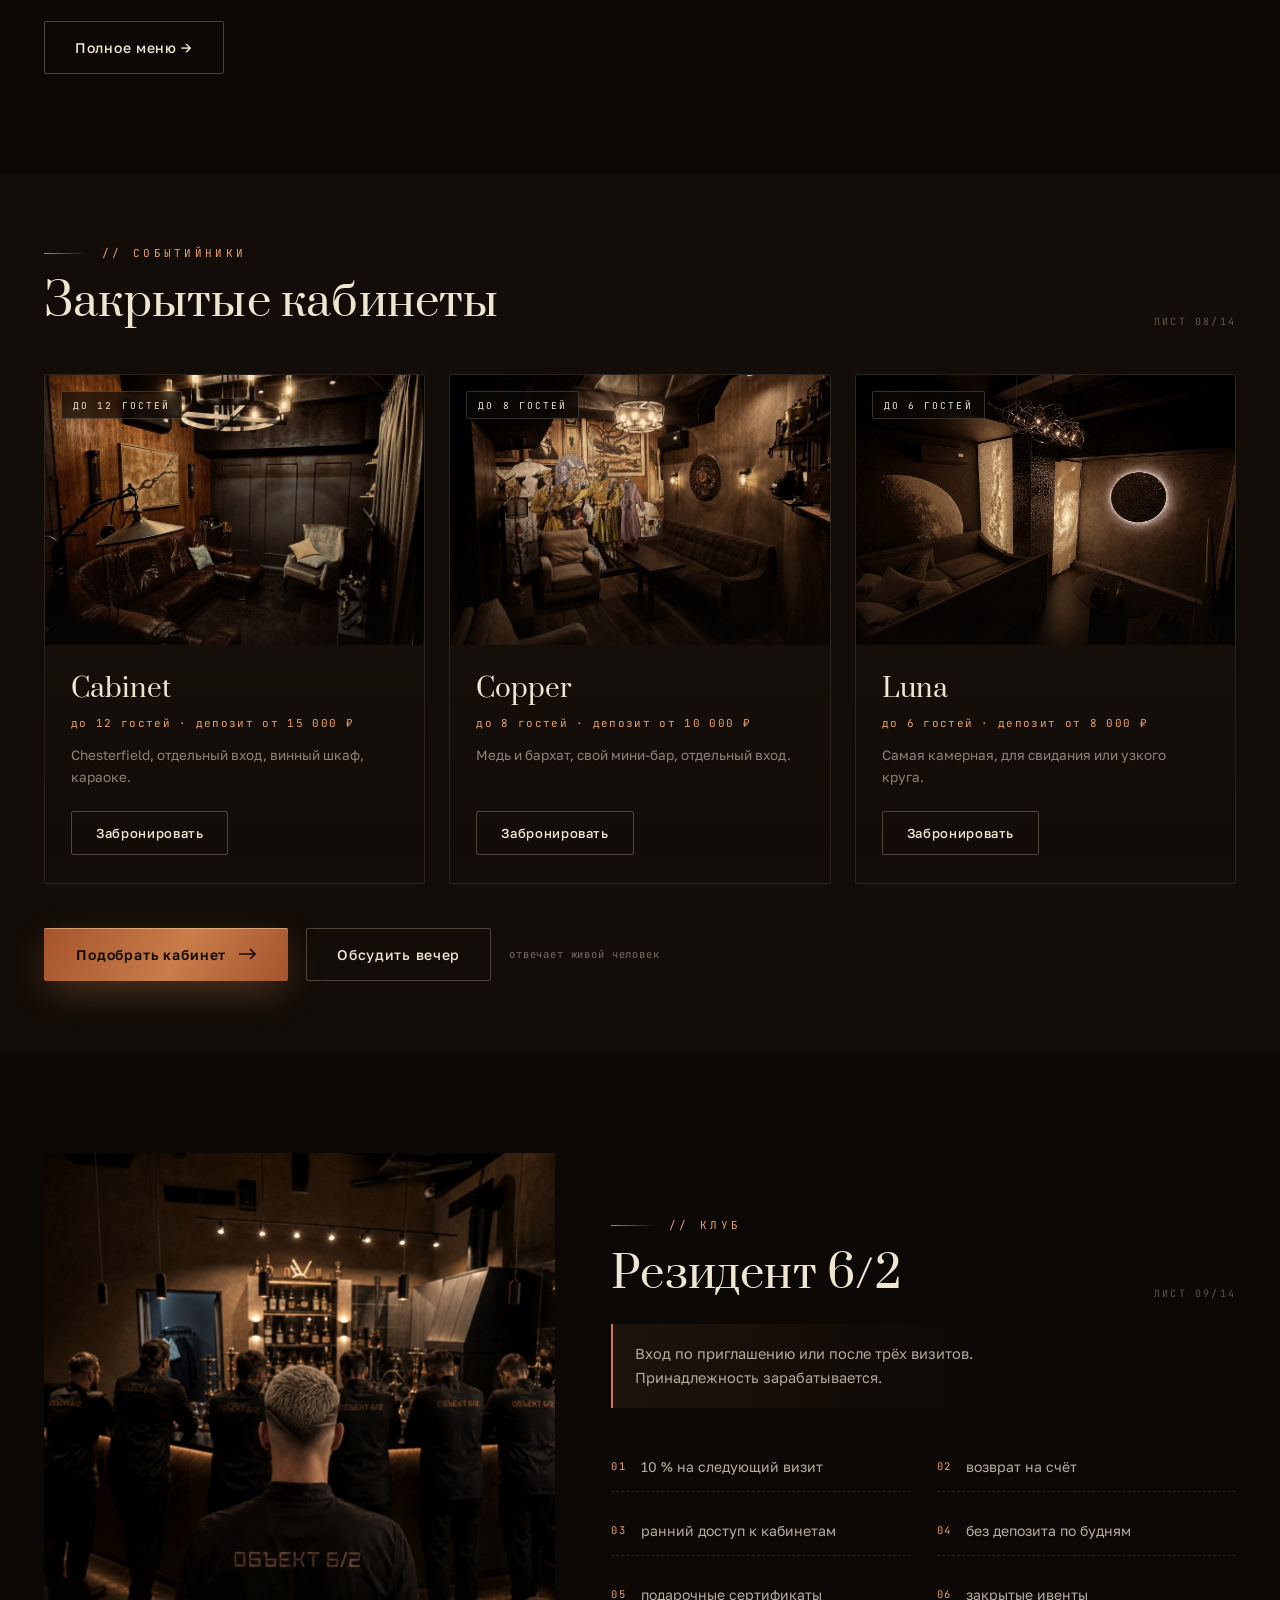
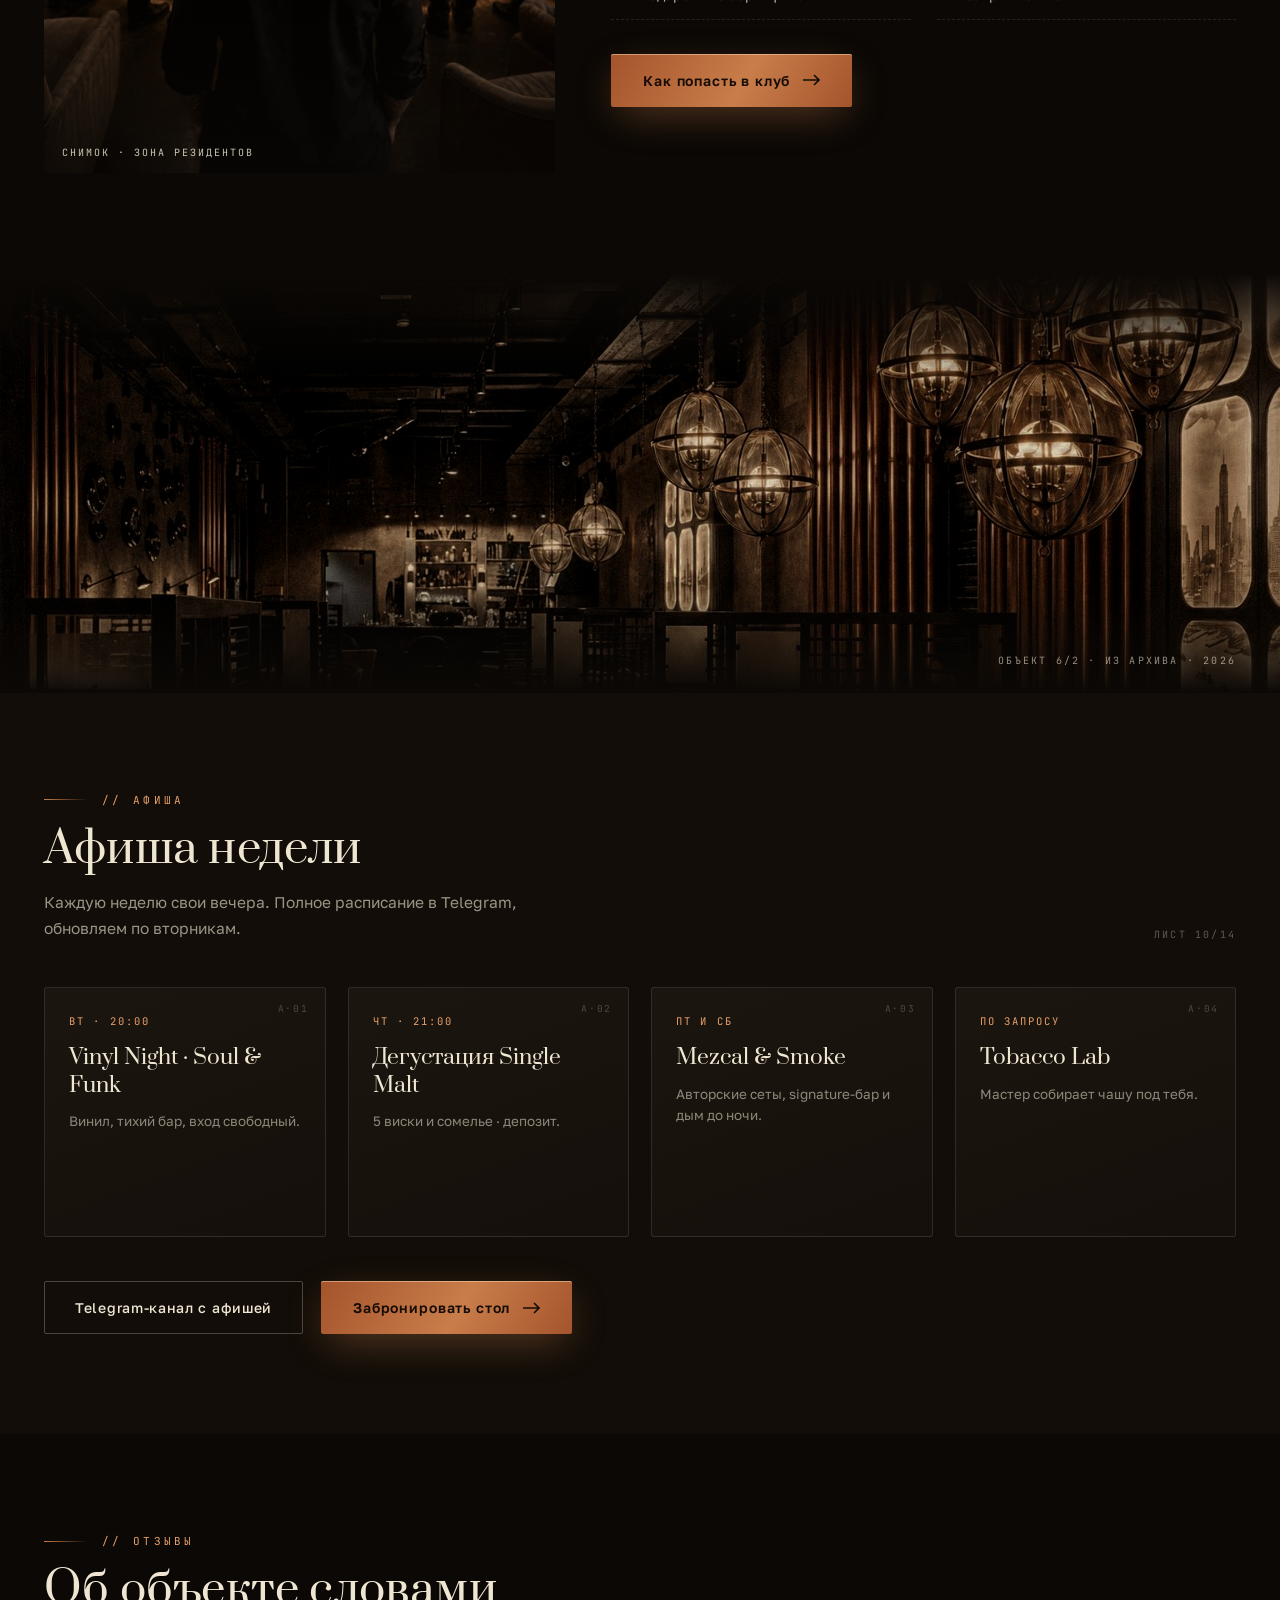
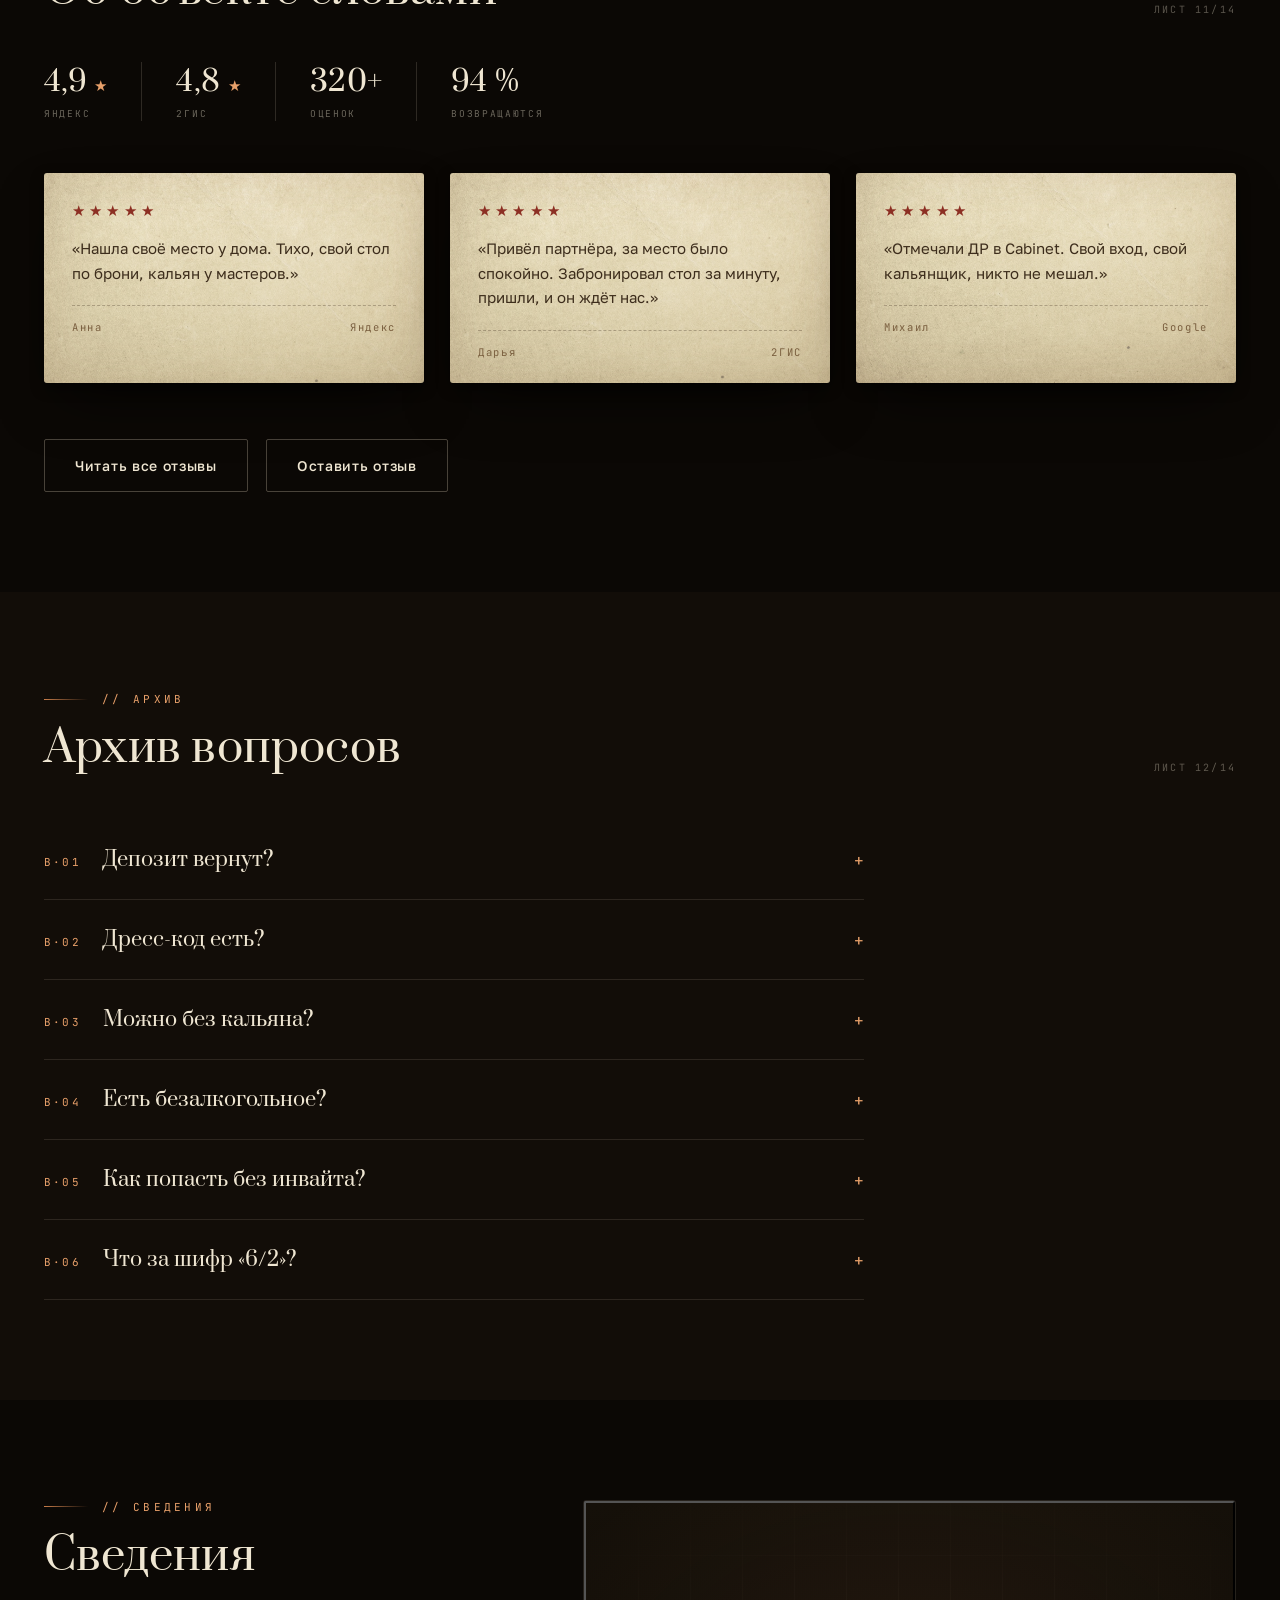
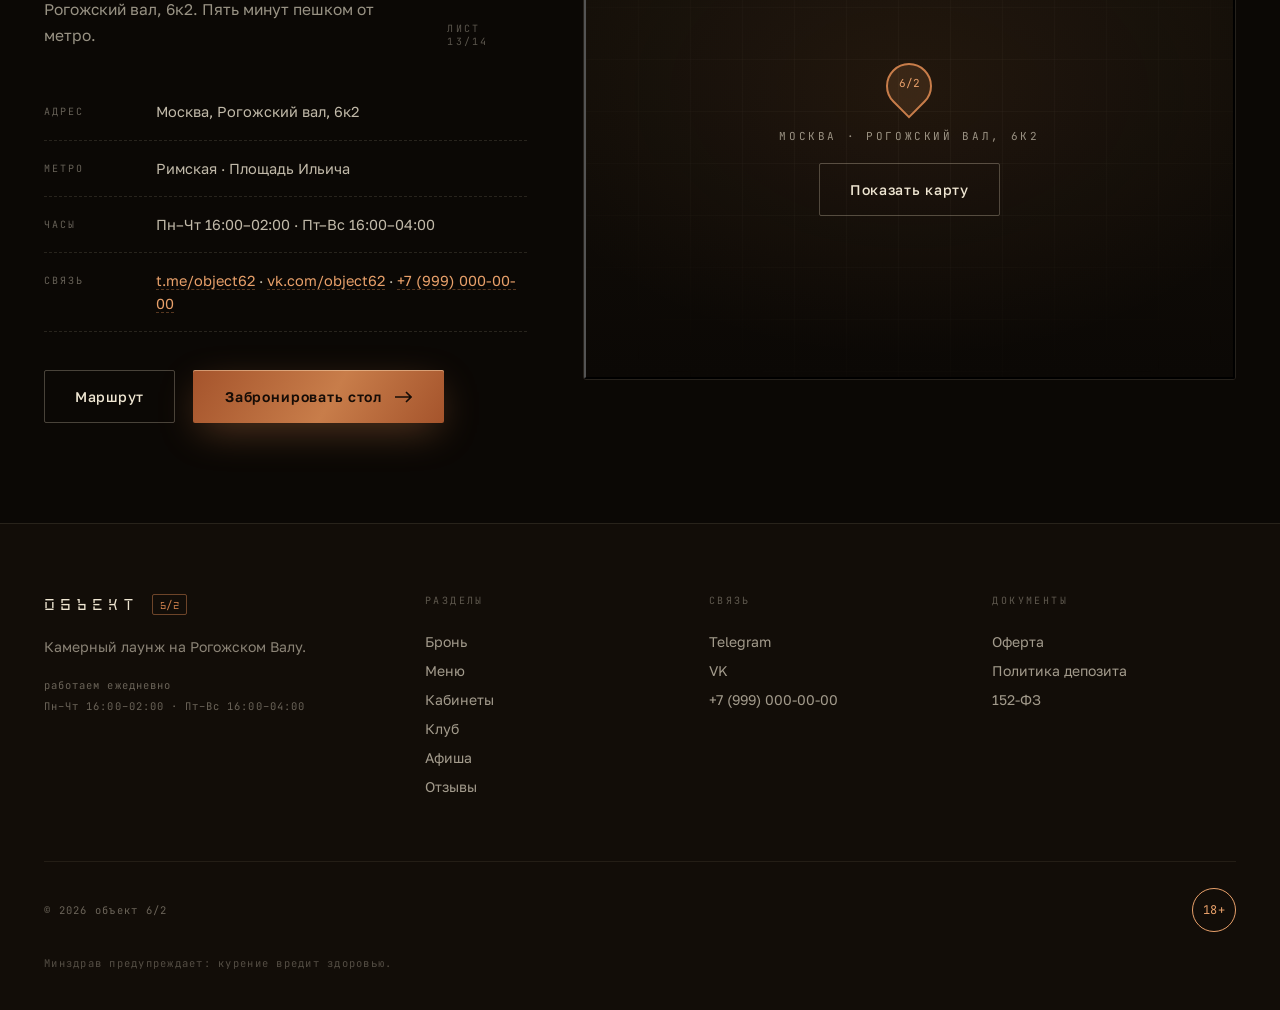
==== commit 80d82cb7: "bron: слот-бар в пульт (вариант B) — по ТЗ o6and2-bron-demo/ТЗ-Кими-вариант-B.md" ====
--- a/index.html
+++ b/index.html
@@ -323,14 +323,6 @@
   @media (max-width:1100px){ .booking{scroll-margin-top:96px} }
   .b-grid{display:grid;grid-template-columns:minmax(0,1fr) minmax(0,1.04fr);gap:40px;align-items:start}
   .b-grid>*{min-width:0}
-  .b-count{
-    display:inline-flex;flex-wrap:wrap;gap:8px;margin-top:20px;
-    font-family:var(--mono);font-size:11.5px;letter-spacing:.12em;color:rgba(239,230,210,.6);
-  }
-  .b-count b{color:var(--copper-hot);font-weight:400}
-  @media (max-width:640px){
-    .b-count{flex-direction:column;gap:4px}   /* мобила: счётчики столбиком, без висячих хвостов */
-  }
   .trust{
     margin-top:34px;padding:20px 22px;border-left:2px solid var(--wax);
     background:linear-gradient(90deg, rgba(140,47,35,.12), transparent 80%);
@@ -921,7 +913,6 @@
     color:rgba(205,191,164,.65);border-left:2px solid rgba(140,47,35,.8);
     padding:8px 0 8px 14px;margin:14px 0 0}
   .booking .sec-head{margin-bottom:14px}
-  .booking .b-count{margin-top:12px}
   .bk-step{border:1px solid rgba(205,191,164,.16);border-radius:3px;margin-bottom:9px;
     background:rgba(233,220,195,.028);transition:border-color .25s,background .25s}
   .bk-step.on{border-color:rgba(200,125,74,.5);background:rgba(200,125,74,.05)}
@@ -1517,40 +1508,51 @@
 
 <section class="booking" id="bron">
   <div class="wrap">
-    <!-- PR2 · слот-бар: дата, время, гости. Живая схема считается от этих значений (§3.2) -->
-    <div class="slotbar io" id="slotbar" role="group" aria-label="Выбор даты, времени и числа гостей" data-str-aria="slotbar.label">
-      <div class="slotbar-row slotbar-guests">
-        <label class="bk-lbl" data-str="step3.guestsLabel">Гостей</label>
-        <div class="slotbar-step">
-          <button type="button" id="sbGminus" aria-label="Меньше гостей" data-str-aria="guests.minus">−</button>
-          <b id="sbGval">2</b>
-          <button type="button" id="sbGplus" aria-label="Больше гостей" data-str-aria="guests.plus">+</button>
-        </div>
-        <div class="slotbar-summary" id="sbSum" aria-live="polite"></div>
-      </div>
-      <div class="slotbar-row">
-        <label class="bk-lbl" data-str="step2.dateLabel">Дата</label>
-        <div class="bk-lane"><div class="bk-chips" id="sbDates"></div></div>
-      </div>
-      <div class="slotbar-row">
-        <label class="bk-lbl" data-str="step2.timeLabel">Время</label>
-        <div class="bk-lane"><div class="bk-chips" id="sbTimes"></div></div>
-      </div>
-      <div class="bk-fallback" id="sbFallback">Работаем по заявке — администратор подтвердит</div>
+    <div class="sec-head io">
+      <div>
+        <div class="kicker">// бронь</div>
+        <h2>Место и время</h2>
+      </div>
+    </div>
+    <!-- вариант B · «Пульт»: гости, дата, время в одну строку + живой дисплей
+         свободных мест. Занятость пересчитывается на каждый клик, без кнопок поиска -->
+    <div class="console io" id="slotbar" role="group" aria-label="Выбор даты, времени и числа гостей" data-str-aria="slotbar.label">
+      <button class="cs-toggle" id="csToggle" type="button" aria-expanded="false">
+        <span data-sum aria-live="polite"></span><i data-str="console.change">Изменить</i>
+      </button>
+      <div class="cs-collapse">
+        <div class="cs-row">
+          <div class="cs-guests">
+            <label class="bk-lbl" id="lblG" data-str="step3.guestsLabel">Гостей</label>
+            <div class="slotbar-step" role="group" aria-labelledby="lblG" title="от 1 до 12" data-str-title="guests.range">
+              <button type="button" id="sbGminus" aria-label="Меньше гостей" data-str-aria="guests.minus">−</button>
+              <b id="sbGval">2</b>
+              <button type="button" id="sbGplus" aria-label="Больше гостей" data-str-aria="guests.plus">+</button>
+            </div>
+          </div>
+          <div class="cs-sep"></div>
+          <div class="cs-tape">
+            <span class="cs-lbl" data-str="step2.dateLabel">Дата</span>
+            <div class="bk-lane"><div class="bk-chips" id="sbDates" role="group" aria-label="Дата визита" data-str-aria="dates.group"></div></div>
+          </div>
+          <div class="cs-sep"></div>
+          <div class="cs-tape">
+            <span class="cs-lbl" data-str="step2.timeLabel">Время</span>
+            <div class="bk-lane"><div class="bk-chips" id="sbTimes" role="group" aria-label="Время визита" data-str-aria="times.group"></div></div>
+          </div>
+          <div class="cs-status" role="status" aria-live="polite">
+            <b data-fit-num>–</b>
+            <div class="cs-st-txt">
+              <span class="l1" data-str="console.statusFree">мест свободно</span>
+              <span class="l2"><span data-str="console.statusVip">VIP</span> <b id="cntCabs"></b> · <span data-str="console.statusBar">бар</span> <b id="cntBar"></b></span>
+            </div>
+          </div>
+        </div>
+        <div class="bk-fallback" id="sbFallback" data-str="slotbar.fallback">Работаем по заявке: администратор подтвердит</div>
+      </div>
     </div>
     <div class="b-grid">
       <div class="booking-flow">
-        <div class="sec-head io" style="margin-bottom:0">
-          <div>
-            <div class="kicker">// бронь</div>
-            <h2>Место и время</h2>
-          </div>
-        </div>
-        <div class="b-count io" title="считается от выбранных даты и времени">
-          <span><span id="cntAt">сейчас свободно</span> <b id="cntTables">10 из 12</b> столов</span>
-          <span>VIP: <b id="cntCabs">2 из 3</b></span>
-          <span>бар: <b id="cntBar">4 из 5</b></span>
-        </div>
         <!-- плашка «У вас есть заявка»: повторный заход после success-экрана (ТЗ §3.7) -->
         <div class="bk-pending" id="bkPending" hidden role="status">
           <b id="bkPendingLabel"></b>
@@ -1566,24 +1568,18 @@
         </div>
         <div class="bk io" id="bkWizard">
 
+          <!-- вариант B: три шага 01 Стол → 02 Кто → 03 Подтверждение;
+               «Когда» живёт в пульте, в шаге «Стол» — строка слота -->
           <div class="bk-step on" data-bk="1">
             <div class="bk-head" data-goto="1">
-              <span class="bk-no">01</span><span class="bk-ttl" data-str="step1.title">Когда</span>
-              <span class="bk-val" id="bkV1"></span>
+              <span class="bk-no">01</span><span class="bk-ttl" data-str="step2.title">Стол</span>
+              <span class="bk-val" id="bkV1" data-str="step2.valueEmpty">выберите на схеме →</span>
             </div>
             <div class="bk-body">
-              <div class="bk-when-sum" id="bkWhenSum"></div>
-              <p class="bk-hint" data-str="step1.note" data-str-mode="first">Дата и время выбираются в слот-баре над схемой — занятость мест считается от выбранных значений.</p>
-              <div class="bk-act"><button class="btn" type="button" id="bkTo2" data-str="nav.next">Дальше →</button></div>
-            </div>
-          </div>
-
-          <div class="bk-step" data-bk="2">
-            <div class="bk-head" data-goto="2">
-              <span class="bk-no">02</span><span class="bk-ttl" data-str="step2.title">Стол</span>
-              <span class="bk-val" id="bkV2" data-str="step2.valueEmpty">выберите на схеме →</span>
-            </div>
-            <div class="bk-body">
+              <div class="bk-slotline">
+                <span data-sum></span>
+                <button type="button" class="cs-link" data-focus-slot data-str="slotline.changeTime">Изменить время</button>
+              </div>
               <!-- карточка выбранного места: фото появляется после выбора на схеме -->
               <div class="bk-pick is-empty" id="bkPick">
                 <div class="bk-pick-empty" id="bkPickEmpty" role="status">
@@ -1599,14 +1595,14 @@
                 </div>
                 <button class="bk-pick-x" type="button" id="bkPickX" aria-label="Сбросить выбор места" data-str="pick.other">Выбрать другое</button>
               </div>
-              <div class="bk-act"><button class="btn" type="button" id="bkTo3" data-str="nav.next">Дальше →</button></div>
+              <div class="bk-act"><button class="btn" type="button" id="bkTo2" data-str="nav.next">Дальше →</button></div>
             </div>
           </div>
 
-          <div class="bk-step" data-bk="3">
-            <div class="bk-head" data-goto="3">
-              <span class="bk-no">03</span><span class="bk-ttl" data-str="step3.title">Кто</span>
-              <span class="bk-val" id="bkV3"></span>
+          <div class="bk-step" data-bk="2">
+            <div class="bk-head" data-goto="2">
+              <span class="bk-no">02</span><span class="bk-ttl" data-str="step3.title">Кто</span>
+              <span class="bk-val" id="bkV2"></span>
             </div>
             <div class="bk-body">
               <div class="bk-grid2">
@@ -1616,20 +1612,19 @@
                   <input class="bk-inp" id="bkPhone" type="tel" autocomplete="tel" inputmode="tel" placeholder="+7 900 000-00-00" data-str-ph="step3.phonePlaceholder"></div>
               </div>
               <div class="bk-grid2">
-                <div><label class="bk-lbl" for="bkGuests" data-str="step3.guestsLabel">Гостей</label>
-                  <input class="bk-inp" id="bkGuests" type="number" min="1" max="12" value="2"></div>
                 <div><label class="bk-lbl" for="bkComment" data-str="step3.commentLabel">Комментарий</label>
                   <input class="bk-inp" id="bkComment" type="text" placeholder="Повод, пожелания — необязательно" data-str-ph="step3.commentPlaceholder"></div>
+                <div></div>
               </div>
               <div class="bk-err" id="bkE3" data-str="step3.error">Проверьте имя и телефон</div>
-              <div class="bk-act"><button class="btn" type="button" id="bkTo4" data-str="nav.next">Дальше →</button>
-                <button class="bk-edit" type="button" data-goto="2" data-str="nav.back">← Назад</button></div>
+              <div class="bk-act"><button class="btn" type="button" id="bkTo3" data-str="nav.next">Дальше →</button>
+                <button class="bk-edit" type="button" data-goto="1" data-str="nav.back">← Назад</button></div>
             </div>
           </div>
 
-          <div class="bk-step" data-bk="4">
-            <div class="bk-head" data-goto="4">
-              <span class="bk-no">04</span><span class="bk-ttl" data-str="step4.title">Подтверждение</span>
+          <div class="bk-step" data-bk="3">
+            <div class="bk-head" data-goto="3">
+              <span class="bk-no">03</span><span class="bk-ttl" data-str="step4.title">Подтверждение</span>
             </div>
             <div class="bk-body">
               <div class="bk-sum">
@@ -1647,7 +1642,7 @@
               <div class="bk-act">
                 <button class="btn" type="button" id="bkSubmit" data-str="phase0.submit">Отправить заявку</button>
                 <span class="mono-note" data-str="phase0.note" style="font-size:10px">Администратор подтвердит бронь по телефону</span>
-                <button class="bk-edit" type="button" data-goto="3" data-str="nav.back">← Назад</button>
+                <button class="bk-edit" type="button" data-goto="2" data-str="nav.back">← Назад</button>
               </div>
               <div class="bk-wait" id="bkWait"><span class="bk-spin"></span><span data-str="step4.wait">Отправляем заявку…</span></div>
             </div>
--- a/assets/css/booking.css
+++ b/assets/css/booking.css
@@ -2,28 +2,19 @@
    статус dimmed, плашка «У вас есть заявка». Визуальный язык блока брони:
    те же чипы .bk-chip, медь/пергамент, моношрифт. */
 
-/* ---------- слот-бар ---------- */
-.slotbar{
-  border:1px solid rgba(205,191,164,.18);border-radius:3px;
-  background:rgba(233,220,195,.035);
-  padding:14px 16px 12px;margin:0 0 18px;
-}
-.slotbar-row{margin-top:10px}
-.slotbar-row:first-child{margin-top:0}
-.slotbar-lbl{
-  display:flex;align-items:center;justify-content:space-between;gap:10px;
-  font-family:var(--mono);font-size:9.5px;letter-spacing:.2em;
-  text-transform:uppercase;color:rgba(205,191,164,.65);margin-bottom:6px; /* PR3: контраст ≥4.5:1 (ТЗ §8) */
-}
-.slotbar-summary{
-  font-family:var(--mono);font-size:9.5px;letter-spacing:.08em;
-  text-transform:none;color:var(--copper-hot);
-}
-.slotbar .bk-chips{padding-bottom:6px}
-/* степпер гостей */
-.slotbar-guests{display:flex;align-items:center;gap:14px}
-.slotbar-guests .bk-lbl{margin:0}
-.slotbar-step{display:flex;align-items:center;gap:6px;margin-left:auto}
+/* ---------- B · «Пульт»: слот в одну строку ---------- */
+.console{border:1px solid rgba(205,191,164,.18);border-radius:3px;
+  background:rgba(233,220,195,.035);padding:13px 16px;margin:0 0 20px}
+.cs-row{display:flex;align-items:center;gap:16px;min-width:0}
+.cs-guests{display:flex;align-items:center;gap:10px;flex:none}
+.cs-guests .bk-lbl{margin:0}
+.cs-sep{width:1px;align-self:stretch;background:rgba(205,191,164,.14);flex:none}
+.cs-tape{flex:1 1 300px;min-width:0;display:flex;flex-direction:column;gap:5px}
+.cs-lbl{font-family:var(--mono);font-size:9px;letter-spacing:.2em;
+  text-transform:uppercase;color:rgba(205,191,164,.6)}
+
+/* степпер гостей: база перенесена из старого слот-бара без изменений */
+.slotbar-step{display:flex;align-items:center;gap:6px}
 .slotbar-step button{
   width:34px;height:34px;flex:none;display:grid;place-items:center;
   background:none;border:1px solid rgba(205,191,164,.3);border-radius:2px;
@@ -37,6 +28,48 @@
   min-width:26px;text-align:center;font-family:var(--serif);
   font-weight:400;font-size:17px;color:var(--bone);
 }
+/* степпер пульта: плотнее старого */
+.console .slotbar-step button{width:38px;height:38px}
+.console .slotbar-step b{min-width:30px;font-size:18px}
+
+/* дисплей: сколько мест свободно под текущую компанию */
+.cs-status{flex:none;display:flex;align-items:center;gap:13px;padding-left:18px;
+  border-left:1px solid rgba(205,191,164,.14)}
+.cs-status>b{font-family:'District',var(--serif);font-weight:400;font-size:36px;
+  line-height:.9;color:var(--copper-hot)}
+.cs-status .cs-st-txt{display:flex;flex-direction:column;gap:4px}
+.cs-status .l1{font-family:var(--mono);font-size:10px;letter-spacing:.16em;
+  text-transform:uppercase;color:var(--bone)}
+.cs-status .l2{font-family:var(--mono);font-size:9.5px;letter-spacing:.08em;
+  color:rgba(205,191,164,.6)}
+.cs-status .l2 b{font-family:var(--mono);font-size:9.5px;color:var(--copper-hot);font-weight:400}
+
+/* свёрнутая строка пульта (только мобайл) */
+.cs-toggle{display:none;width:100%;background:none;border:none;cursor:pointer;
+  align-items:center;justify-content:space-between;gap:12px;padding:2px 0;
+  font-family:var(--mono);font-size:11.5px;letter-spacing:.08em;color:var(--bone)}
+.cs-toggle i{font-style:normal;font-size:9.5px;letter-spacing:.14em;text-transform:uppercase;
+  color:rgba(205,191,164,.65);border-bottom:1px solid rgba(205,191,164,.3);padding-bottom:2px}
+.cs-toggle:hover i{color:var(--copper-hot);border-color:var(--copper)}
+.cs-collapse{width:100%}
+
+/* время: разделитель вечера и ночи, метка ближайшего доступного */
+.console .bk-chip.night{margin-left:17px;position:relative}
+.console .bk-chip.night::before{content:'';position:absolute;left:-9px;top:22%;bottom:22%;
+  width:1px;background:rgba(205,191,164,.18)}
+.console .bk-chip.near{border-color:rgba(200,125,74,.55);color:var(--bone);
+  background:rgba(200,125,74,.07)}
+
+/* строка слота в шаге «Стол» */
+.bk-slotline{display:flex;align-items:center;justify-content:space-between;gap:12px;
+  flex-wrap:wrap;border:1px solid rgba(200,125,74,.35);border-radius:2px;
+  background:rgba(200,125,74,.06);padding:10px 14px;margin-bottom:12px;
+  font-family:var(--mono);font-size:11.5px;letter-spacing:.08em;color:var(--bone)}
+.cs-link{background:none;border:none;cursor:pointer;padding:0 0 2px;
+  font-family:var(--mono);font-size:9.5px;letter-spacing:.14em;text-transform:uppercase;
+  color:rgba(205,191,164,.65);border-bottom:1px solid rgba(205,191,164,.3)}
+.cs-link:hover{color:var(--copper-hot);border-color:var(--copper)}
+
 /* фолбэк-заметка (availability недоступен) */
 .bk-fallback{
   display:none;margin-top:8px;font-family:var(--mono);font-size:10px;
@@ -44,13 +77,25 @@
 }
 .bk-fallback.show{display:block}
 
-/* мобильный: слот-бар липнет к верху секции (ТЗ §8) */
-@media (max-width:900px){
-  .slotbar{position:sticky;top:66px;z-index:30;
-    background:rgba(18,13,8,.92);backdrop-filter:blur(8px);
+/* мобильный: пульт липнет к верху и сворачивается в одну строку */
+@media (max-width:900px){
+  .console{position:sticky;top:66px;z-index:30; /* 66px — высота шапки сайта */
+    background:rgba(18,13,8,.94);backdrop-filter:blur(8px);
     box-shadow:0 10px 24px -14px rgba(0,0,0,.7)}
-  .slotbar-step button{width:44px;height:44px}
-  .slotbar .bk-chip{padding:11px 13px}
+  .cs-toggle{display:flex}
+  .cs-collapse{display:none}
+  .console.open .cs-collapse{display:block}
+  .cs-collapse .cs-row{flex-wrap:wrap;gap:12px}
+  .cs-sep{display:none}
+  .cs-tape{flex:1 1 100%}
+  .cs-guests{flex:1 1 auto}
+  .console .slotbar-step button{width:44px;height:44px}
+  .console .bk-chip{padding:11px 13px}
+  .cs-status{width:100%;border-left:none;
+    border-top:1px dashed rgba(205,191,164,.16);padding:12px 0 2px}
+}
+@media (prefers-reduced-motion: reduce){
+  .console{position:static;backdrop-filter:none}
 }
 
 /* ---------- статусы схемы: dimmed (мало мест) ---------- */
@@ -118,10 +163,6 @@
 }
 .bk-pending button:hover{color:var(--copper-hot);border-color:var(--copper)}
 
-/* шаг 01desktop: контент — сводка слота */
-.bk-step .bk-when-sum{
-  font-family:var(--serif);font-size:17px;color:var(--bone);line-height:1.4;
-}
 @media (prefers-reduced-motion: reduce){
   .plan .spot .shape{transition:none}
 }
@@ -145,14 +186,14 @@
 
 /* CLS = 0 от подгрузки availability (ТЗ §8): резервируем высоту лент чипов,
    пока конфиг/слоты не отрендерились (44px чип + паддинги ленты) */
-.slotbar .bk-chips:empty{min-height:44px}
-@media (max-width:900px){
-  .slotbar .bk-chips:empty{min-height:54px}
+.console .bk-chips:empty{min-height:44px}
+@media (max-width:900px){
+  .console .bk-chips:empty{min-height:54px}
 }
 
 /* тап-таргеты ≥ 44×44 (ТЗ §8, гейт G5) */
 @media (max-width:900px){
-  .slotbar .bk-chip{min-height:44px;display:inline-flex;align-items:center}
+  .console .bk-chip{min-height:44px;display:inline-flex;align-items:center}
   .bk-tip .bk-tip-x{
     width:44px;height:44px;top:0;right:0;padding:0;
     display:grid;place-items:center;font-size:18px;
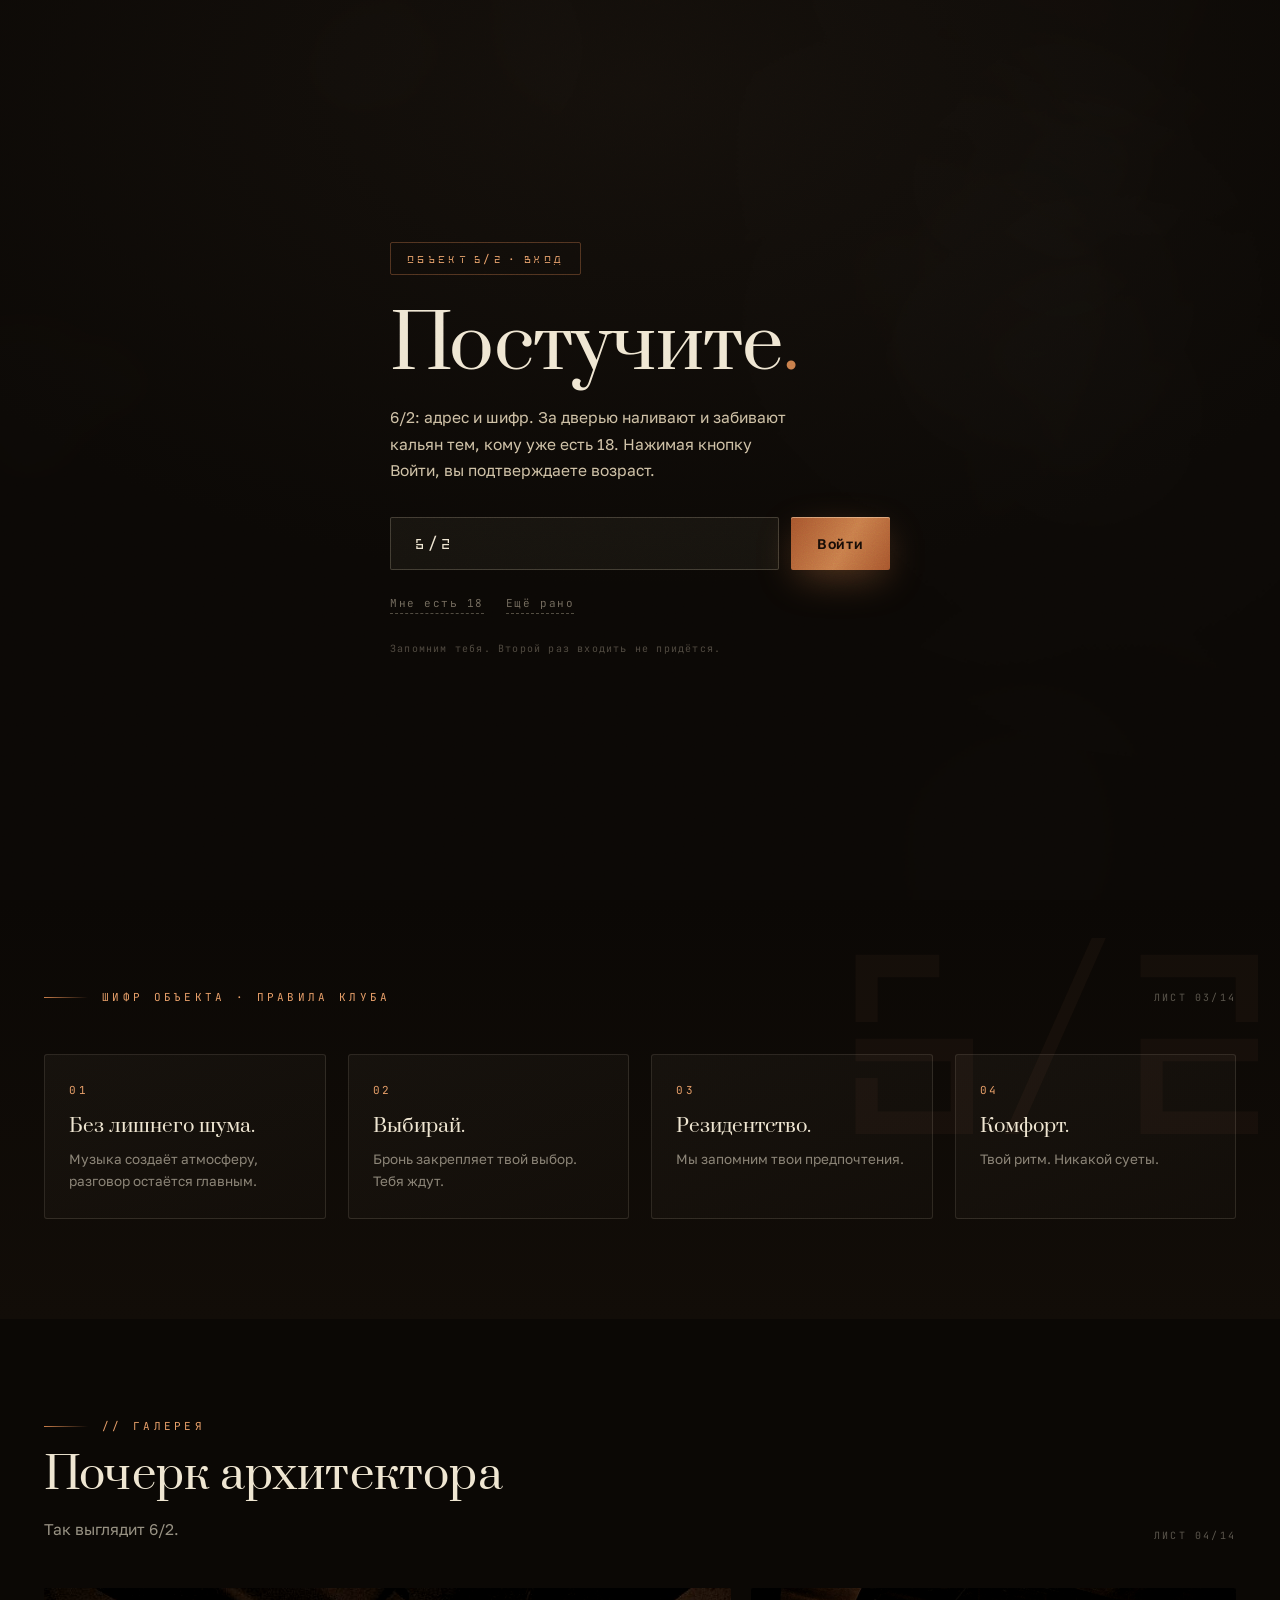
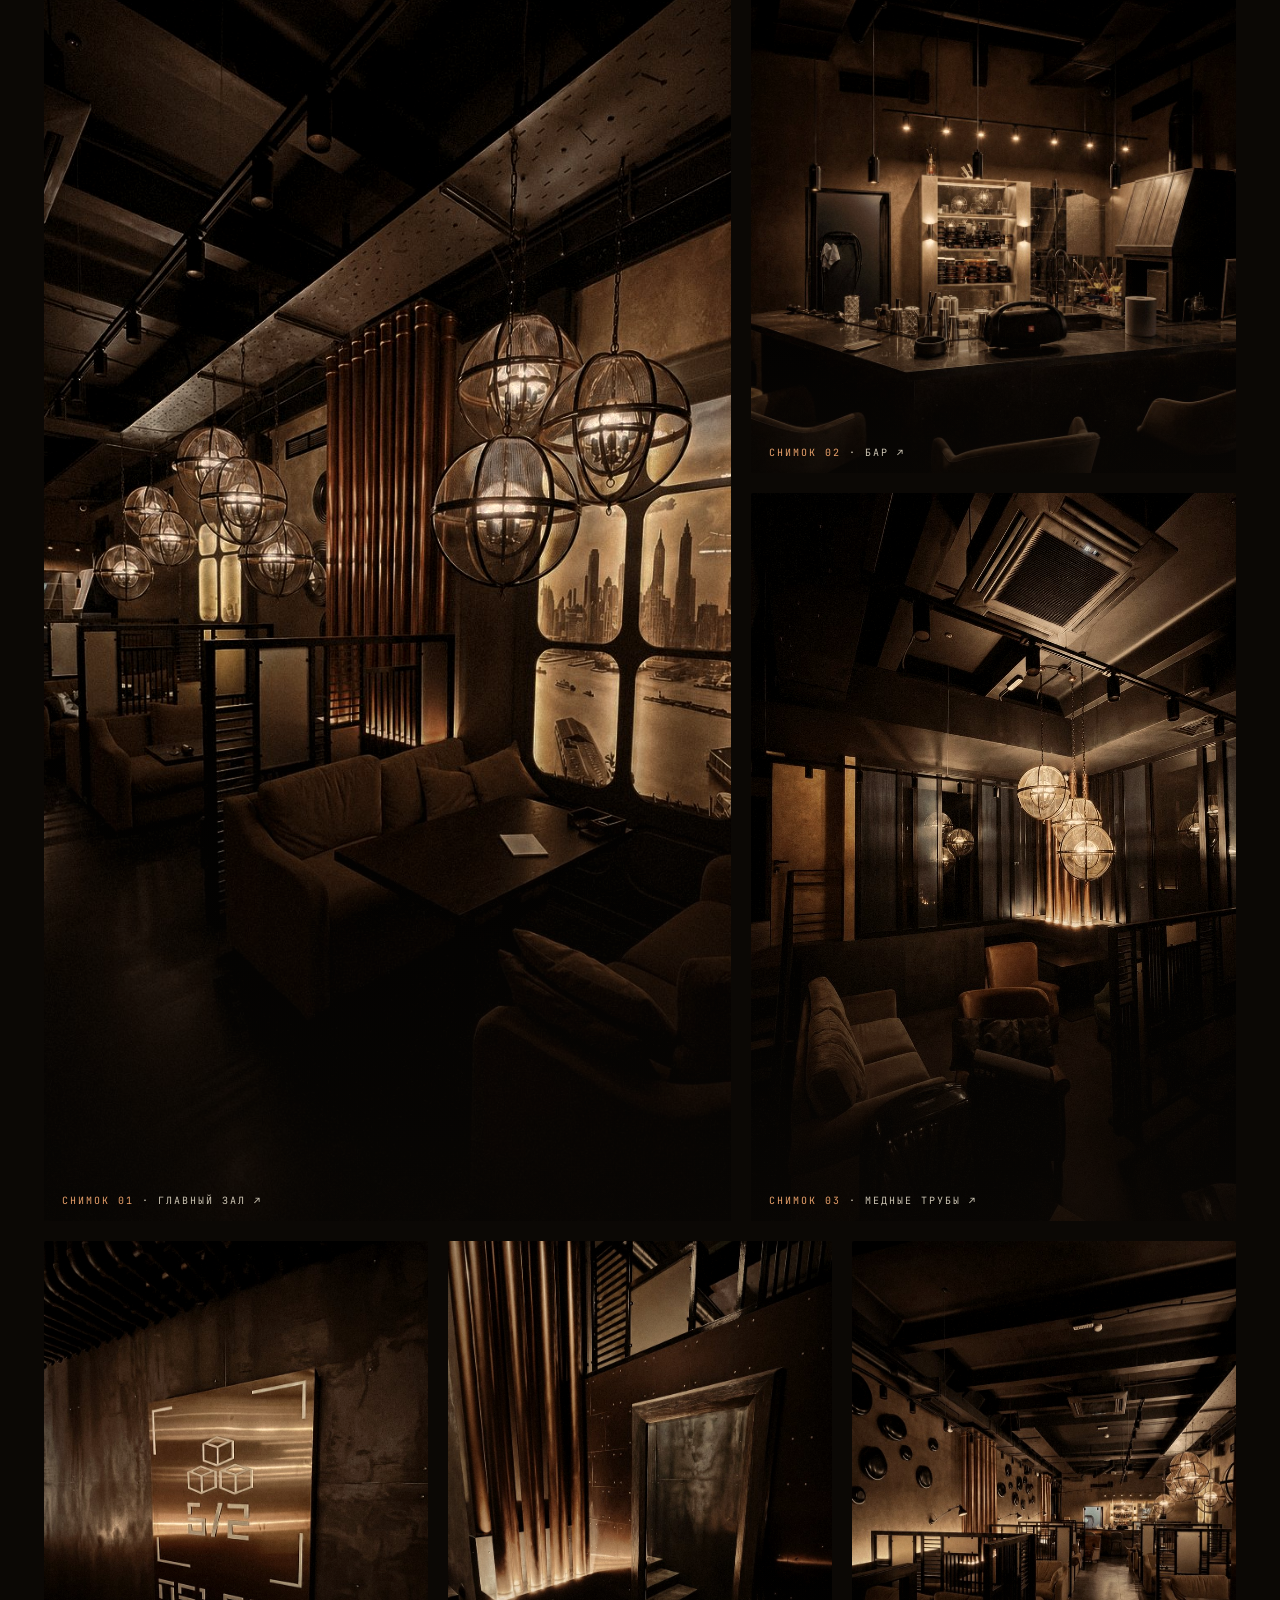
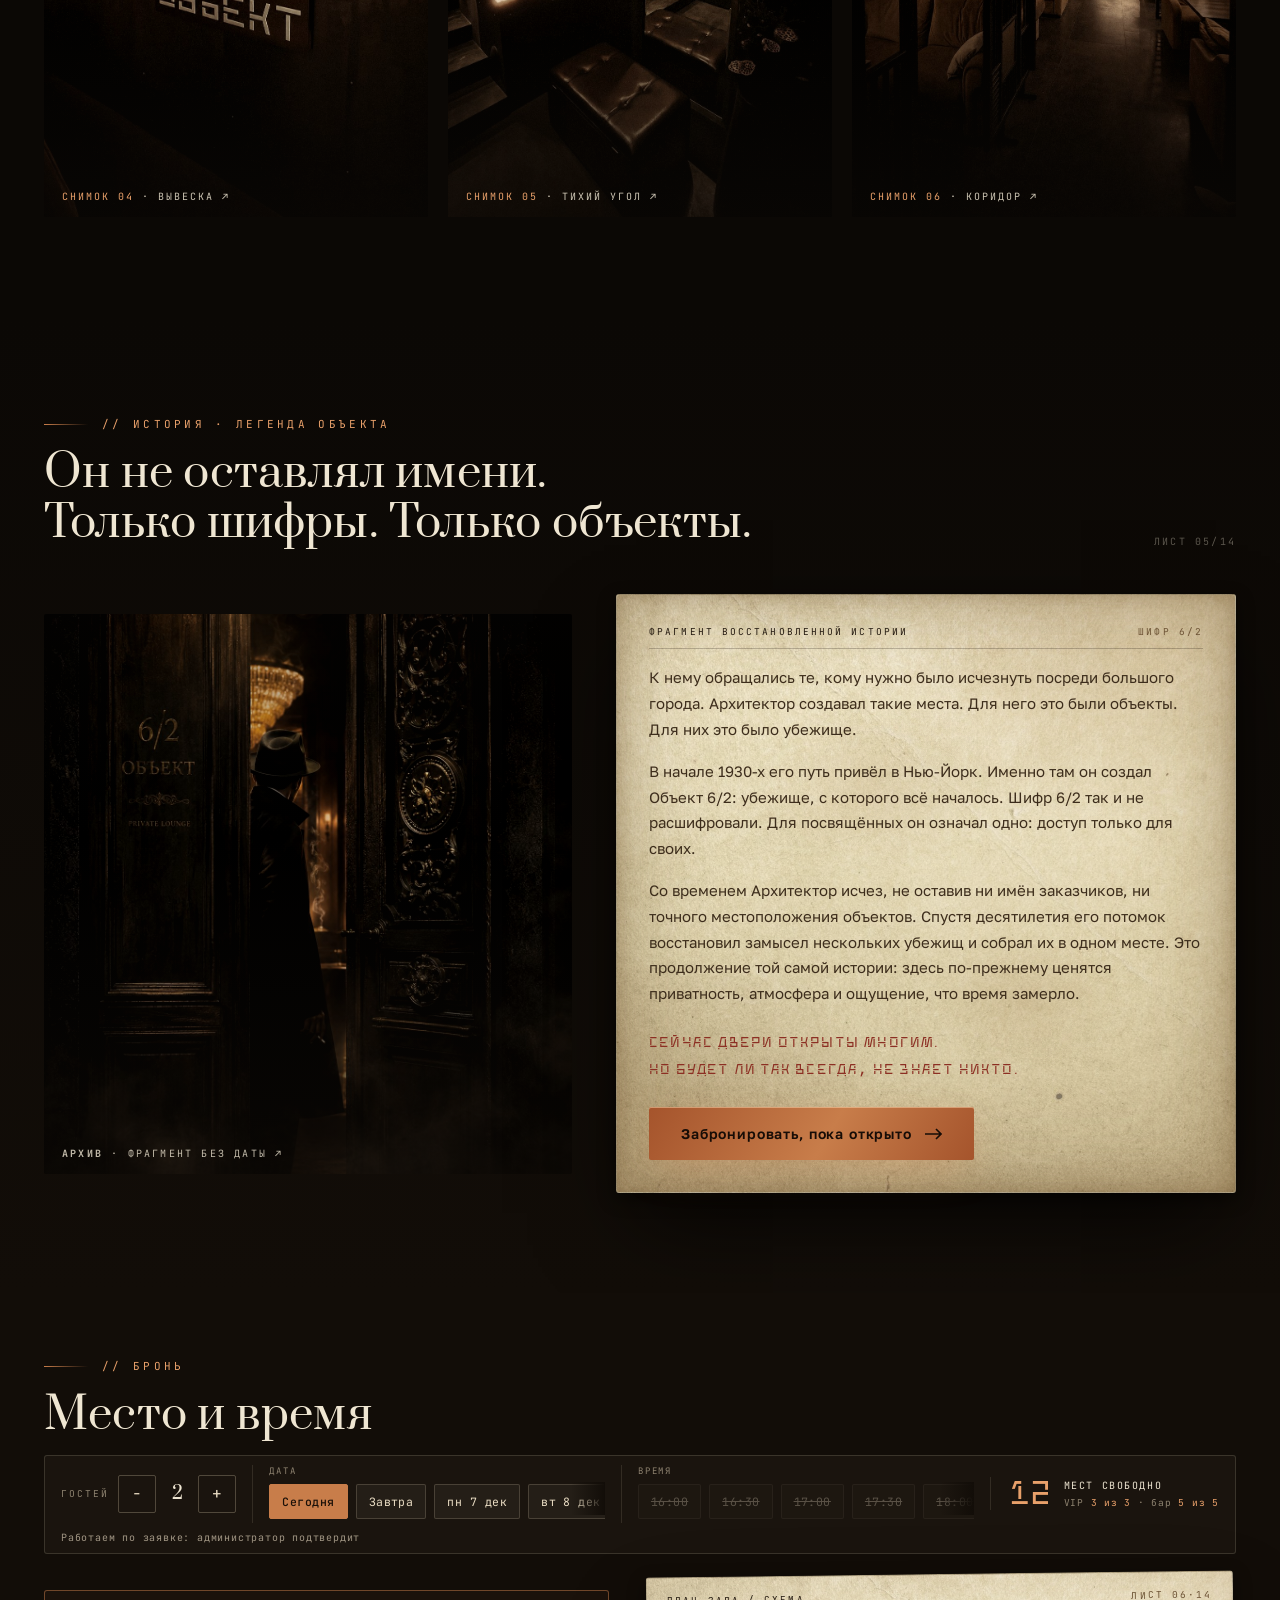
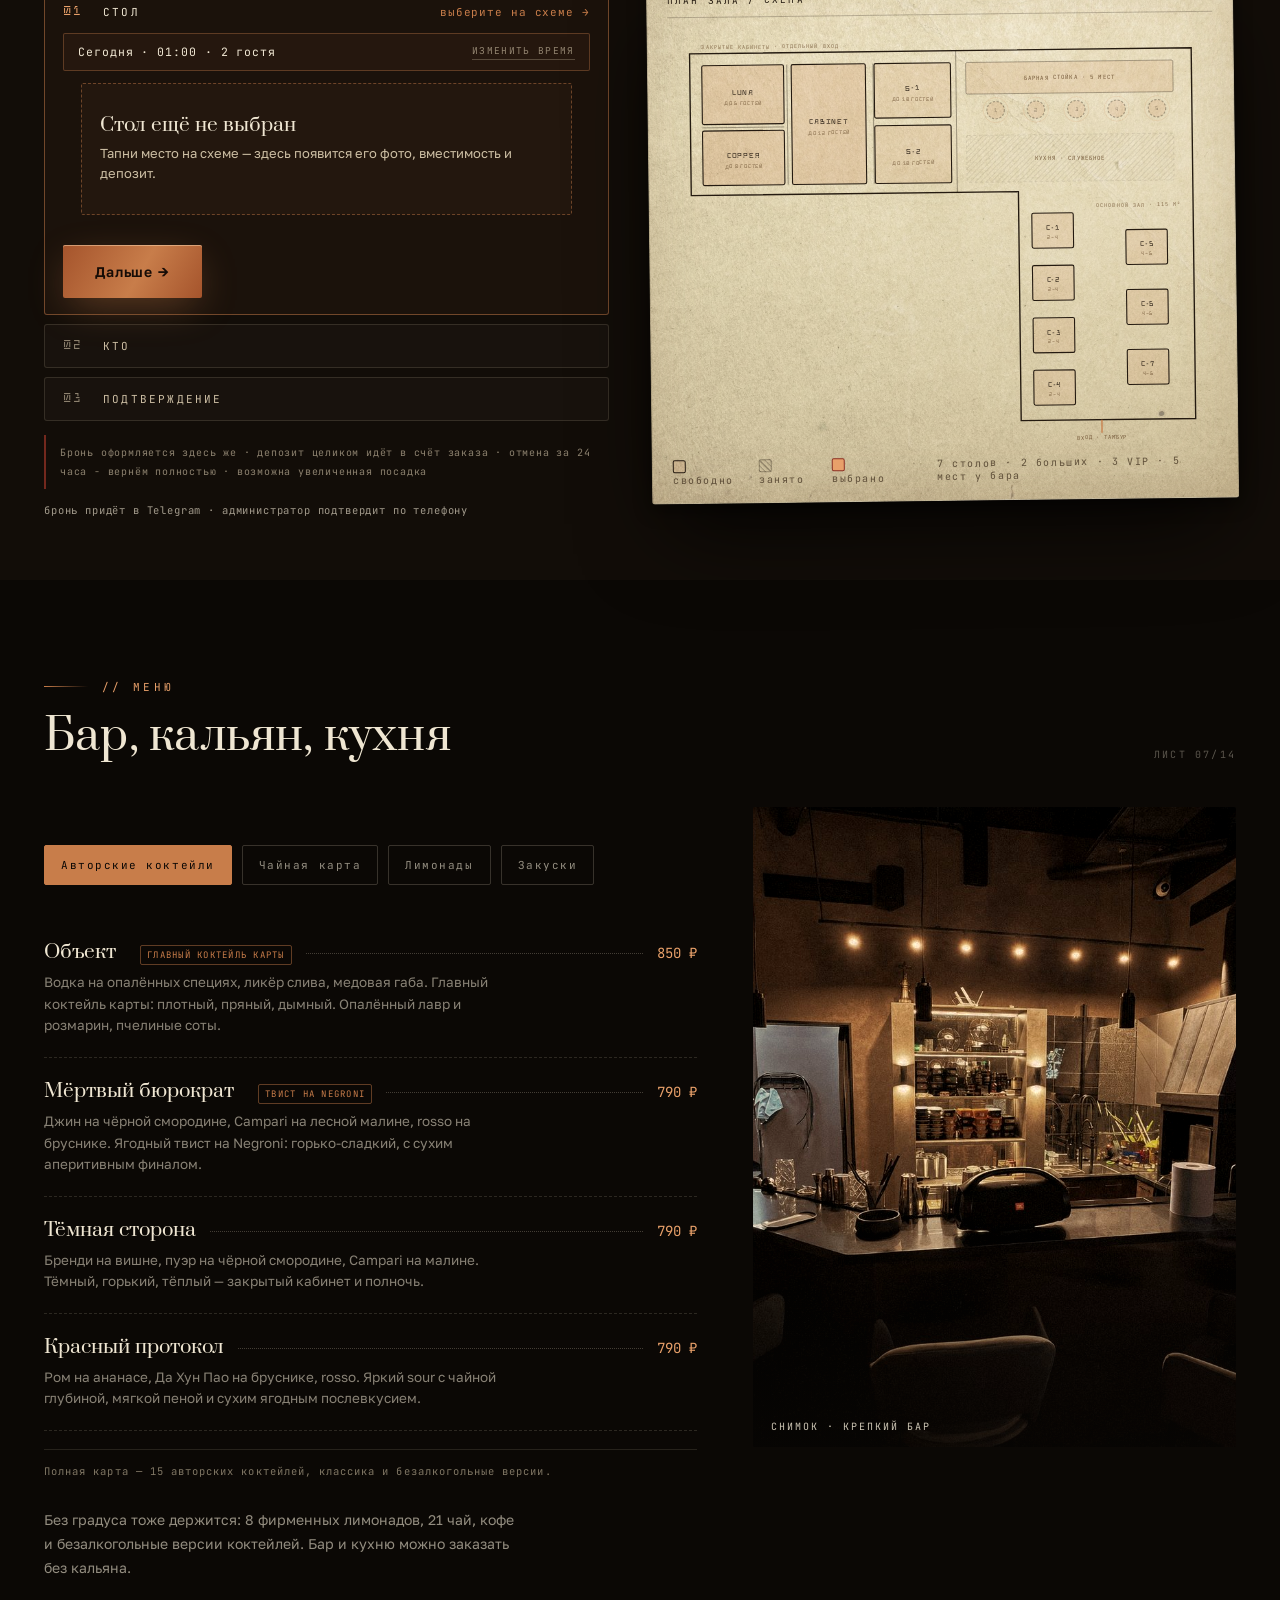
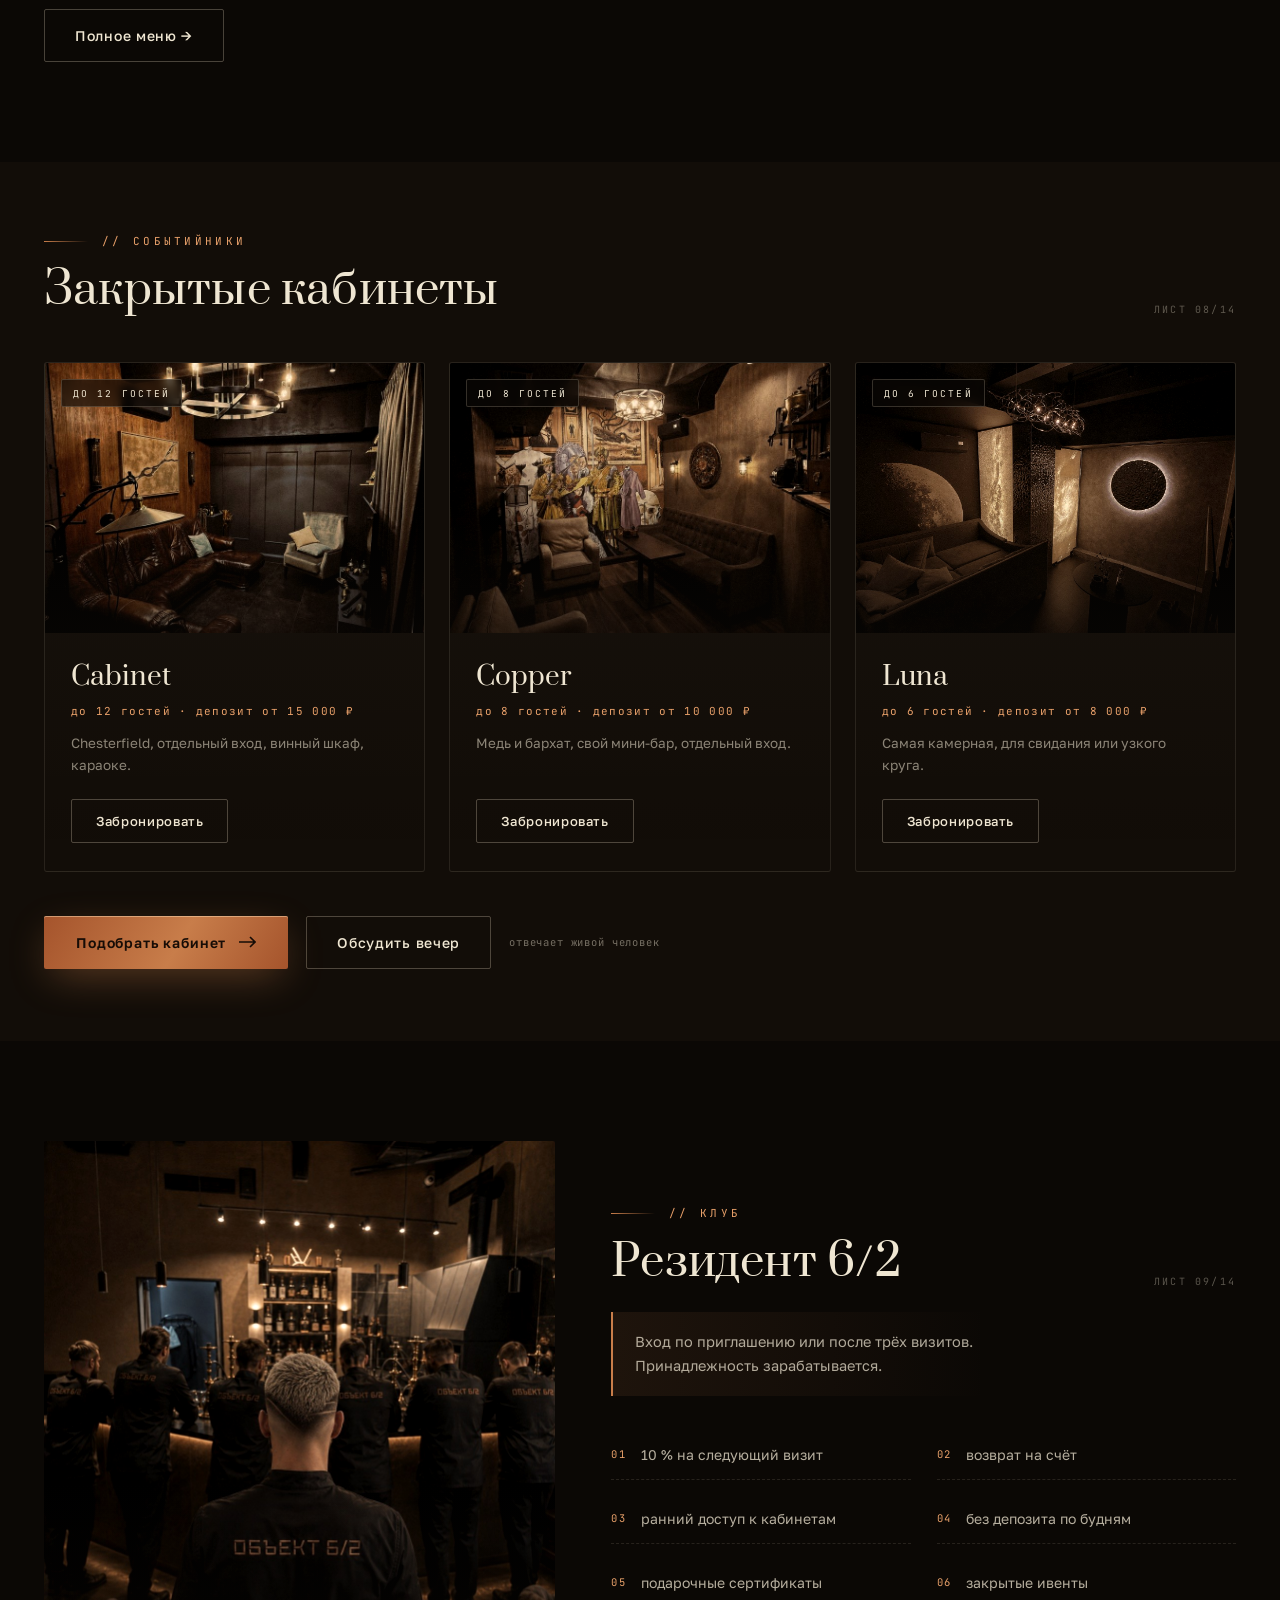
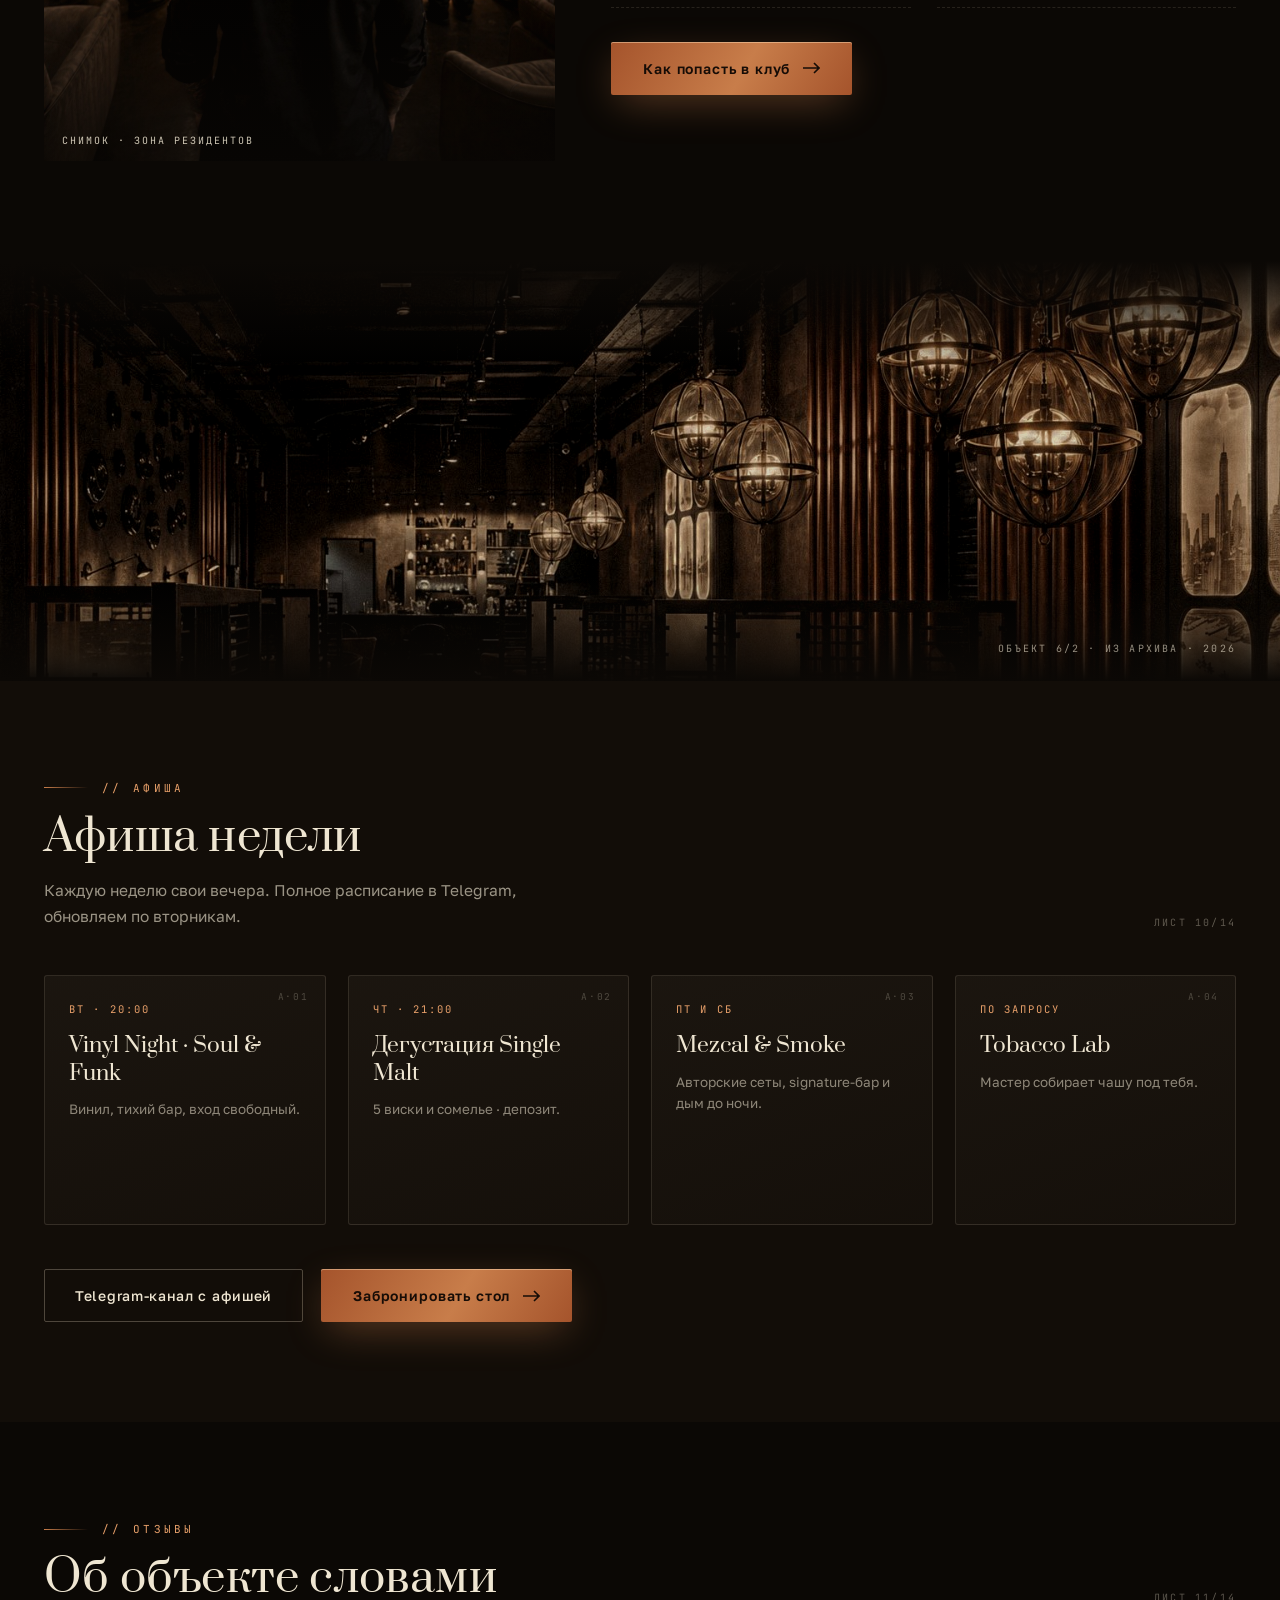
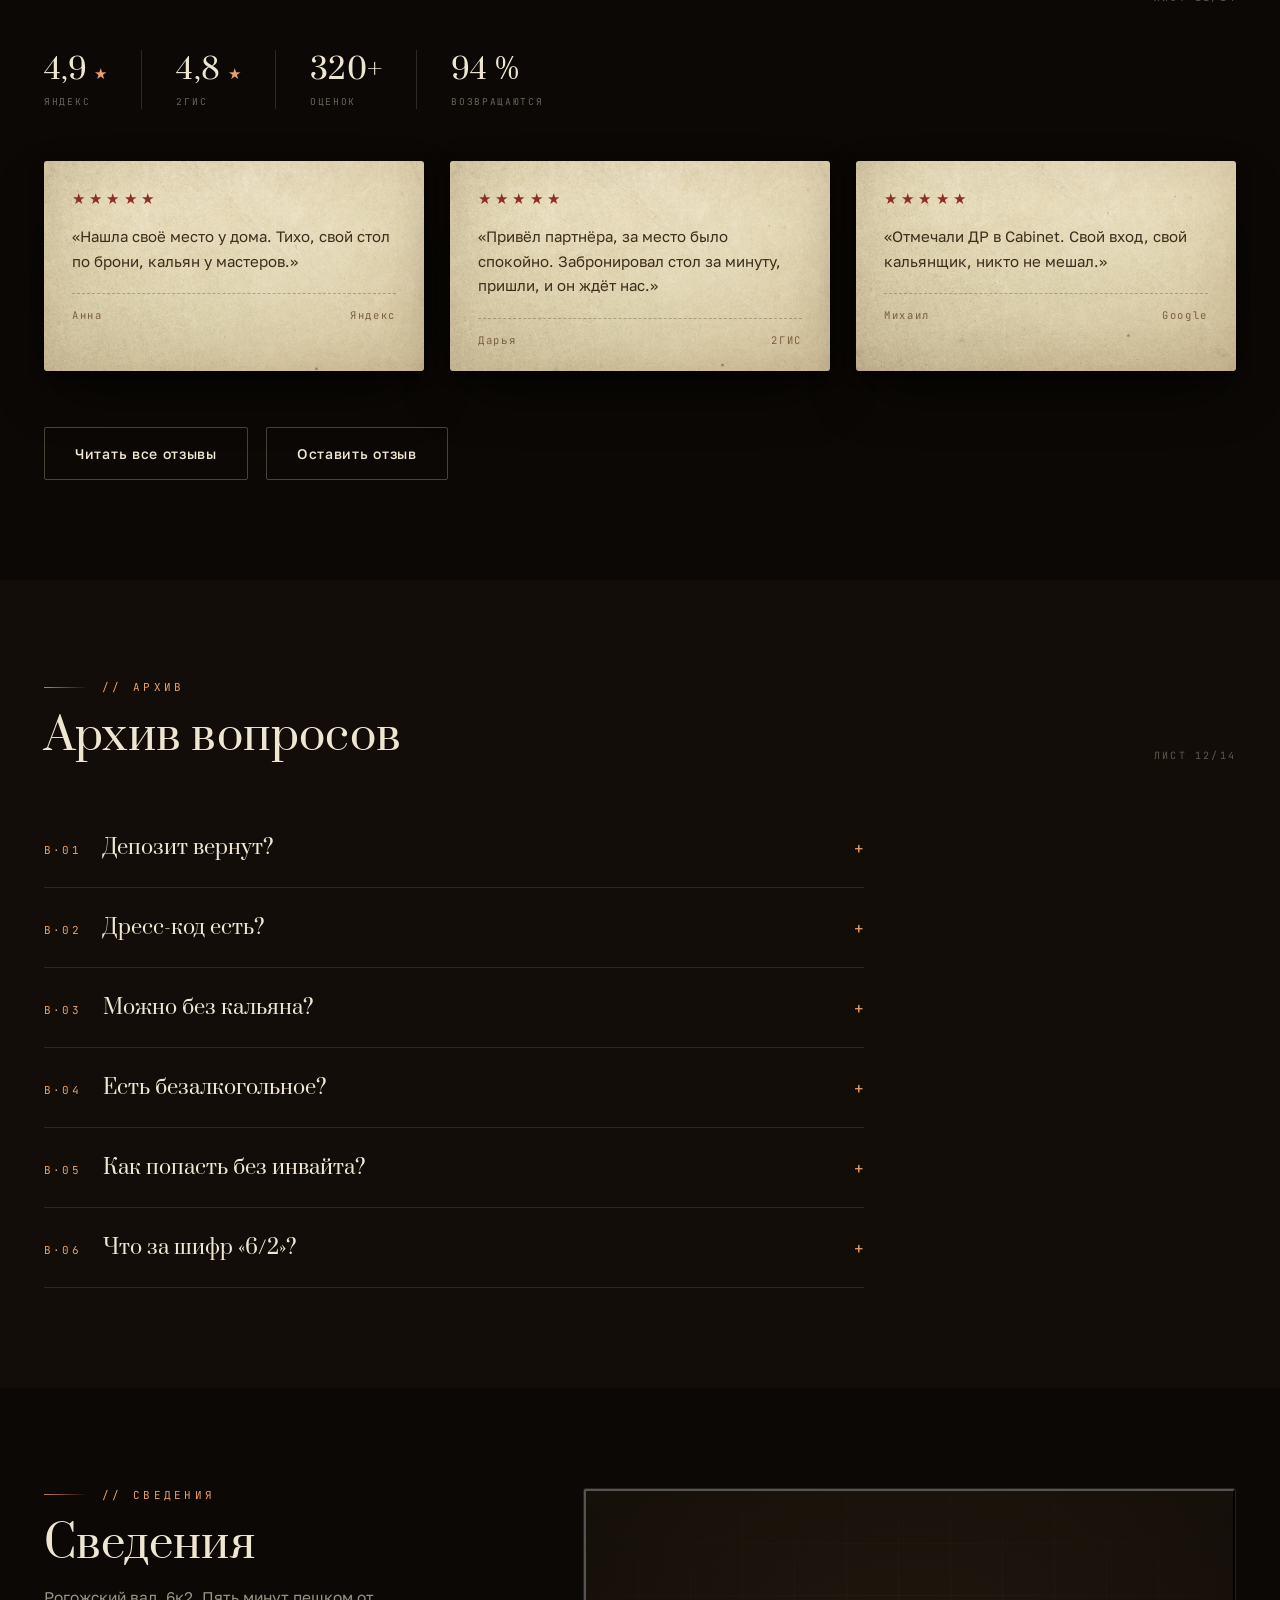
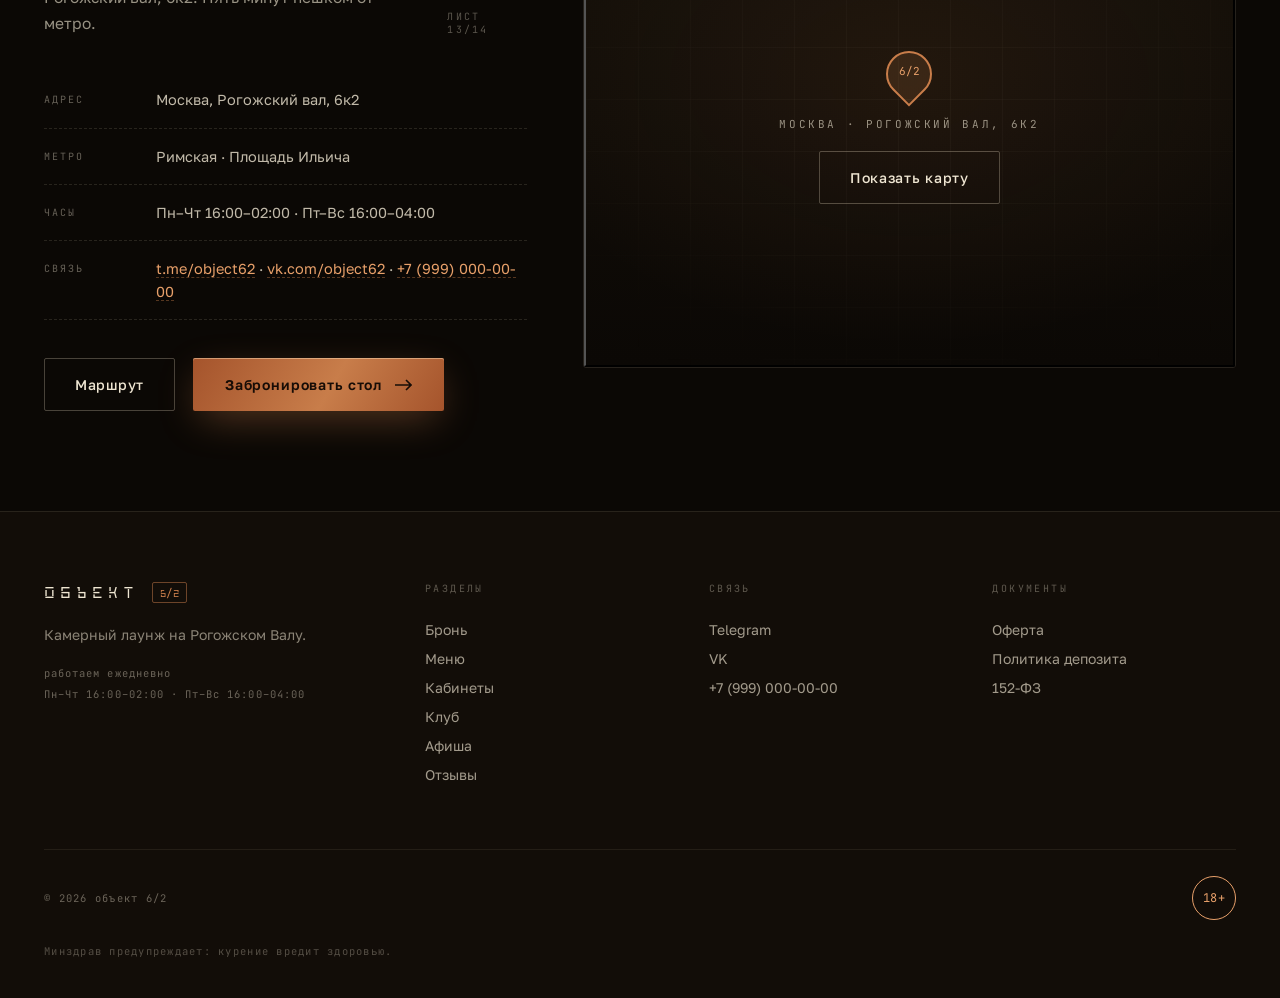
==== commit 42229d29: "bron: зум фото места в карточке брони: мост window.openShots вместо присваивания window.shots (лекси" ====
--- a/index.html
+++ b/index.html
@@ -2691,6 +2691,9 @@
   /* зум фото брони подменяет shots одним снимком — галерею надо вернуть */
   shots = galleryShots.slice();
 }
+/* зум фото вне галереи (карточка брони): подменяем ленту снимков, при закрытии вернём галерею.
+   booking.js — модуль, до лексического shots отсюда не достучаться, поэтому явный мостик */
+window.openShots = function(list, i){ shots = list; showShot(i || 0); lb.classList.add('open'); };
 shots.forEach((el,i)=> el.addEventListener('click', ()=>{ showShot(i); lb.classList.add('open'); }));
 lb.querySelector('.lb-x').addEventListener('click', closeLb);
 lb.querySelector('.lb-prev').addEventListener('click', e=>{e.stopPropagation();showShot(cur-1)});
--- a/assets/css/booking.css
+++ b/assets/css/booking.css
@@ -4,14 +4,14 @@
 
 /* ---------- B · «Пульт»: слот в одну строку ---------- */
 .console{border:1px solid rgba(205,191,164,.18);border-radius:3px;
-  background:rgba(233,220,195,.035);padding:13px 16px;margin:0 0 20px}
+  background:rgba(233,220,195,.035);padding:9px 16px;margin:0 0 20px}
 .cs-row{display:flex;align-items:center;gap:16px;min-width:0}
 .cs-guests{display:flex;align-items:center;gap:10px;flex:none}
 .cs-guests .bk-lbl{margin:0}
 .cs-sep{width:1px;align-self:stretch;background:rgba(205,191,164,.14);flex:none}
 .cs-tape{flex:1 1 300px;min-width:0;display:flex;flex-direction:column;gap:5px}
 .cs-lbl{font-family:var(--mono);font-size:9px;letter-spacing:.2em;
-  text-transform:uppercase;color:rgba(205,191,164,.6)}
+  text-transform:uppercase;color:rgba(205,191,164,.65)}
 
 /* степпер гостей: база перенесена из старого слот-бара без изменений */
 .slotbar-step{display:flex;align-items:center;gap:6px}
@@ -41,7 +41,7 @@
 .cs-status .l1{font-family:var(--mono);font-size:10px;letter-spacing:.16em;
   text-transform:uppercase;color:var(--bone)}
 .cs-status .l2{font-family:var(--mono);font-size:9.5px;letter-spacing:.08em;
-  color:rgba(205,191,164,.6)}
+  color:rgba(205,191,164,.65)}
 .cs-status .l2 b{font-family:var(--mono);font-size:9.5px;color:var(--copper-hot);font-weight:400}
 
 /* свёрнутая строка пульта (только мобайл) */
@@ -49,9 +49,15 @@
   align-items:center;justify-content:space-between;gap:12px;padding:2px 0;
   font-family:var(--mono);font-size:11.5px;letter-spacing:.08em;color:var(--bone)}
 .cs-toggle i{font-style:normal;font-size:9.5px;letter-spacing:.14em;text-transform:uppercase;
-  color:rgba(205,191,164,.65);border-bottom:1px solid rgba(205,191,164,.3);padding-bottom:2px}
+  color:rgba(205,191,164,.65);border-bottom:1px solid rgba(205,191,164,.3);padding-bottom:2px;
+  flex:none}
 .cs-toggle:hover i{color:var(--copper-hot);border-color:var(--copper)}
 .cs-collapse{width:100%}
+/* саммери в свёрнутой строке не переносится: на узких экранах уходит в троеточие */
+.cs-toggle [data-sum]{white-space:nowrap;overflow:hidden;text-overflow:ellipsis;min-width:0}
+@media (max-width:360px){
+  .cs-toggle{font-size:10.5px;letter-spacing:.04em}
+}
 
 /* время: разделитель вечера и ночи, метка ближайшего доступного */
 .console .bk-chip.night{margin-left:17px;position:relative}
@@ -59,6 +65,10 @@
   width:1px;background:rgba(205,191,164,.18)}
 .console .bk-chip.near{border-color:rgba(200,125,74,.55);color:var(--bone);
   background:rgba(200,125,74,.07)}
+
+/* компактность пульта на десктопе: меньше низ у лент чипов. Скроллбар оставлен
+   видимым: без него ленты недоступны с мыши; колесо крутит ленту через booking.js */
+.console .bk-chips{padding-bottom:4px}
 
 /* строка слота в шаге «Стол» */
 .bk-slotline{display:flex;align-items:center;justify-content:space-between;gap:12px;
@@ -79,10 +89,12 @@
 
 /* мобильный: пульт липнет к верху и сворачивается в одну строку */
 @media (max-width:900px){
-  .console{position:sticky;top:66px;z-index:30; /* 66px — высота шапки сайта */
+  .console{position:sticky;top:69px;z-index:30; /* 69px: высота шапки сайта */
+    padding:11px 16px;
     background:rgba(18,13,8,.94);backdrop-filter:blur(8px);
     box-shadow:0 10px 24px -14px rgba(0,0,0,.7)}
-  .cs-toggle{display:flex}
+  /* главная тап-зона блока в свёрнутом виде: от 44px (WCAG 2.5.5) */
+  .cs-toggle{display:flex;min-height:48px;align-items:center;padding:10px 2px}
   .cs-collapse{display:none}
   .console.open .cs-collapse{display:block}
   .cs-collapse .cs-row{flex-wrap:wrap;gap:12px}
@@ -130,6 +142,8 @@
 .bk-tip-x:hover{color:var(--copper-hot)}
 .bk-tip[hidden]{display:none!important}
 .bk-tip .btn{padding:11px 14px;font-size:12px;width:100%;justify-content:center}
+/* [hidden] слабее .btn{display:inline-flex} из основного CSS: прячем явно */
+.bk-tip .btn[hidden]{display:none!important}
 /* мобильный bottom-sheet */
 @media (max-width:900px){
   .bk-tip{
@@ -180,9 +194,8 @@
 
 /* ================= PR3 · адаптив и доступность (ТЗ §8) ================= */
 
-/* контраст мелких подписей ≥ 4.5:1: .mono-note — общий класс страницы,
-   ярче только внутри блока брони и мастера */
-.booking .mono-note, .bkw .mono-note{color:rgba(239,230,210,.65)}
+/* контраст мелких подписей ≥ 4.5:1. .mono-note: общий класс страницы,
+   ярче только внутри блока брони и мастера */.booking .mono-note, .bkw .mono-note{color:rgba(239,230,210,.65)}
 
 /* CLS = 0 от подгрузки availability (ТЗ §8): резервируем высоту лент чипов,
    пока конфиг/слоты не отрендерились (44px чип + паддинги ленты) */
@@ -201,7 +214,7 @@
   .bk-pending button{min-height:44px;display:inline-flex;align-items:center;padding:0}
 }
 
-/* фокус с клавиатуры — медное кольцо на всех интерактивных элементах блока
+/* фокус с клавиатуры: медное кольцо на всех интерактивных элементах блока
    (места на SVG-схеме имеют свой фокус: обводка .shape воском) */
 #bron button:focus-visible,
 #bron a[href]:focus-visible,
